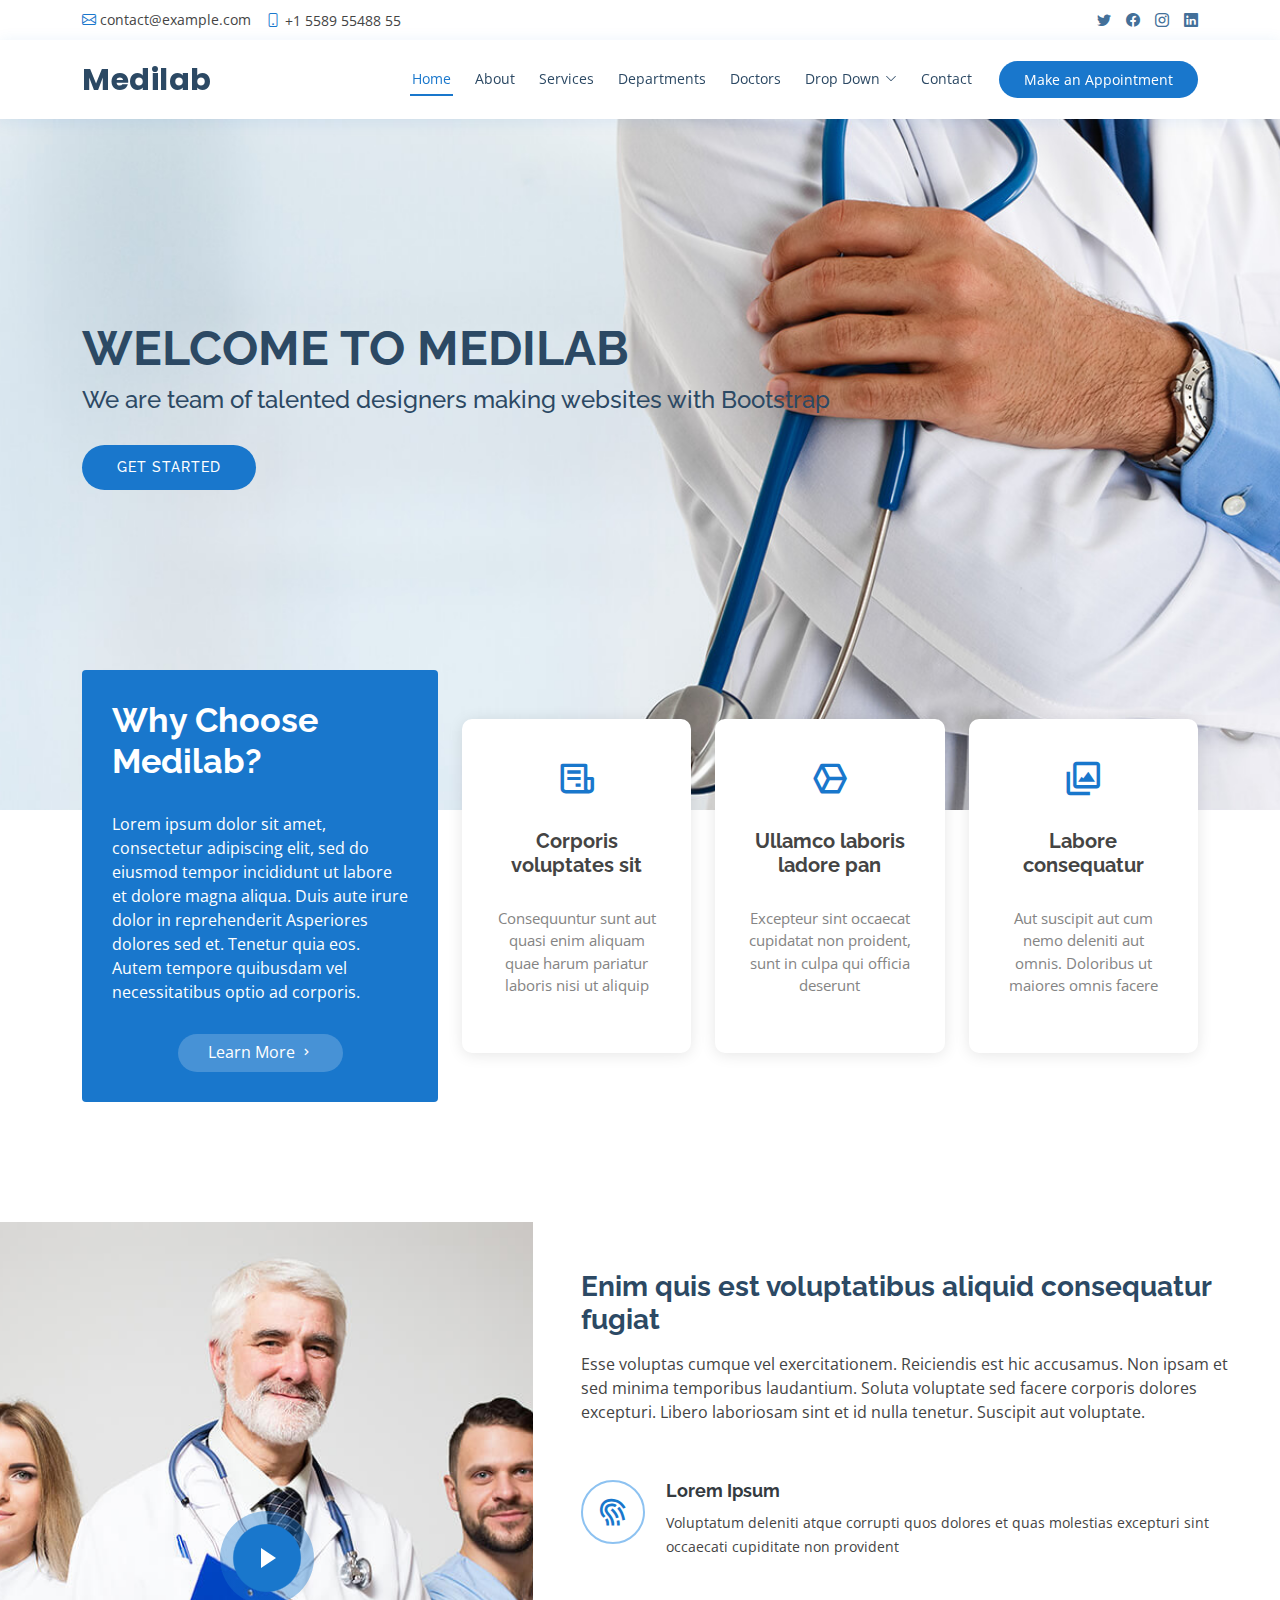
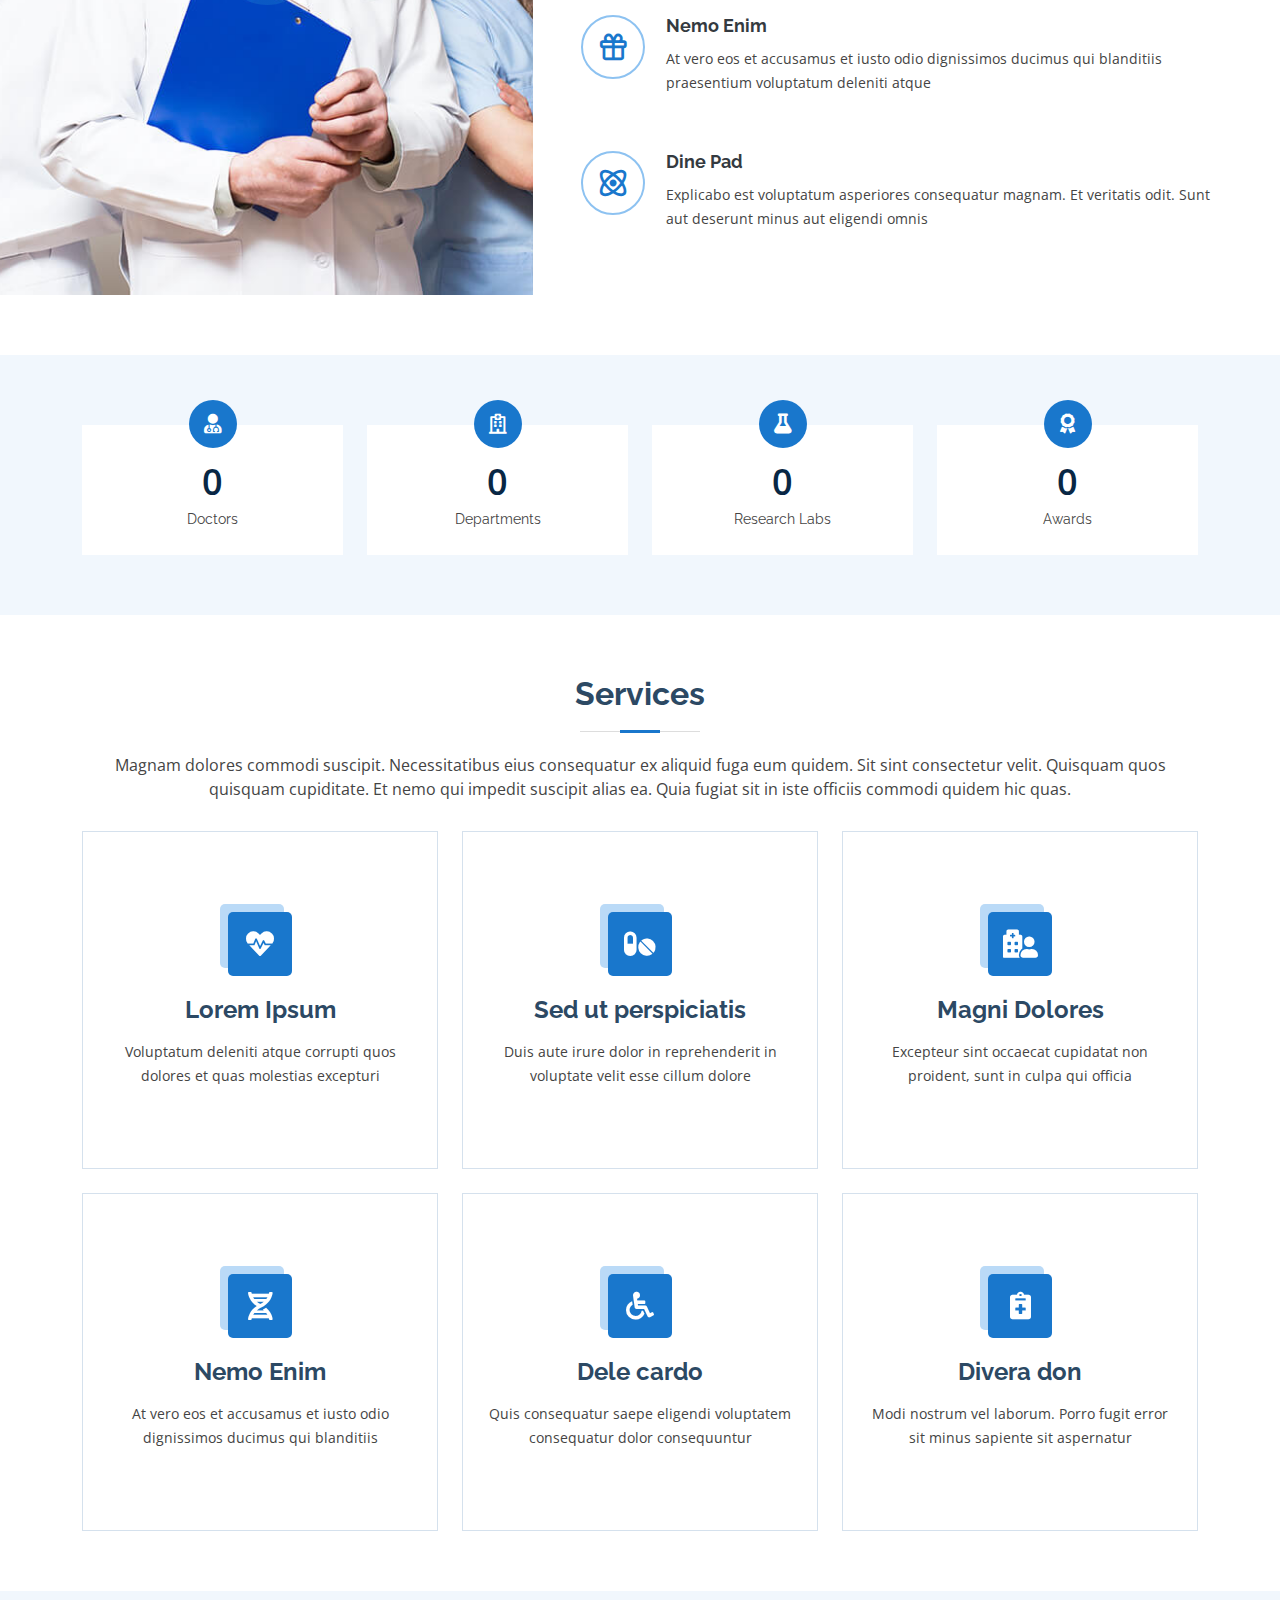
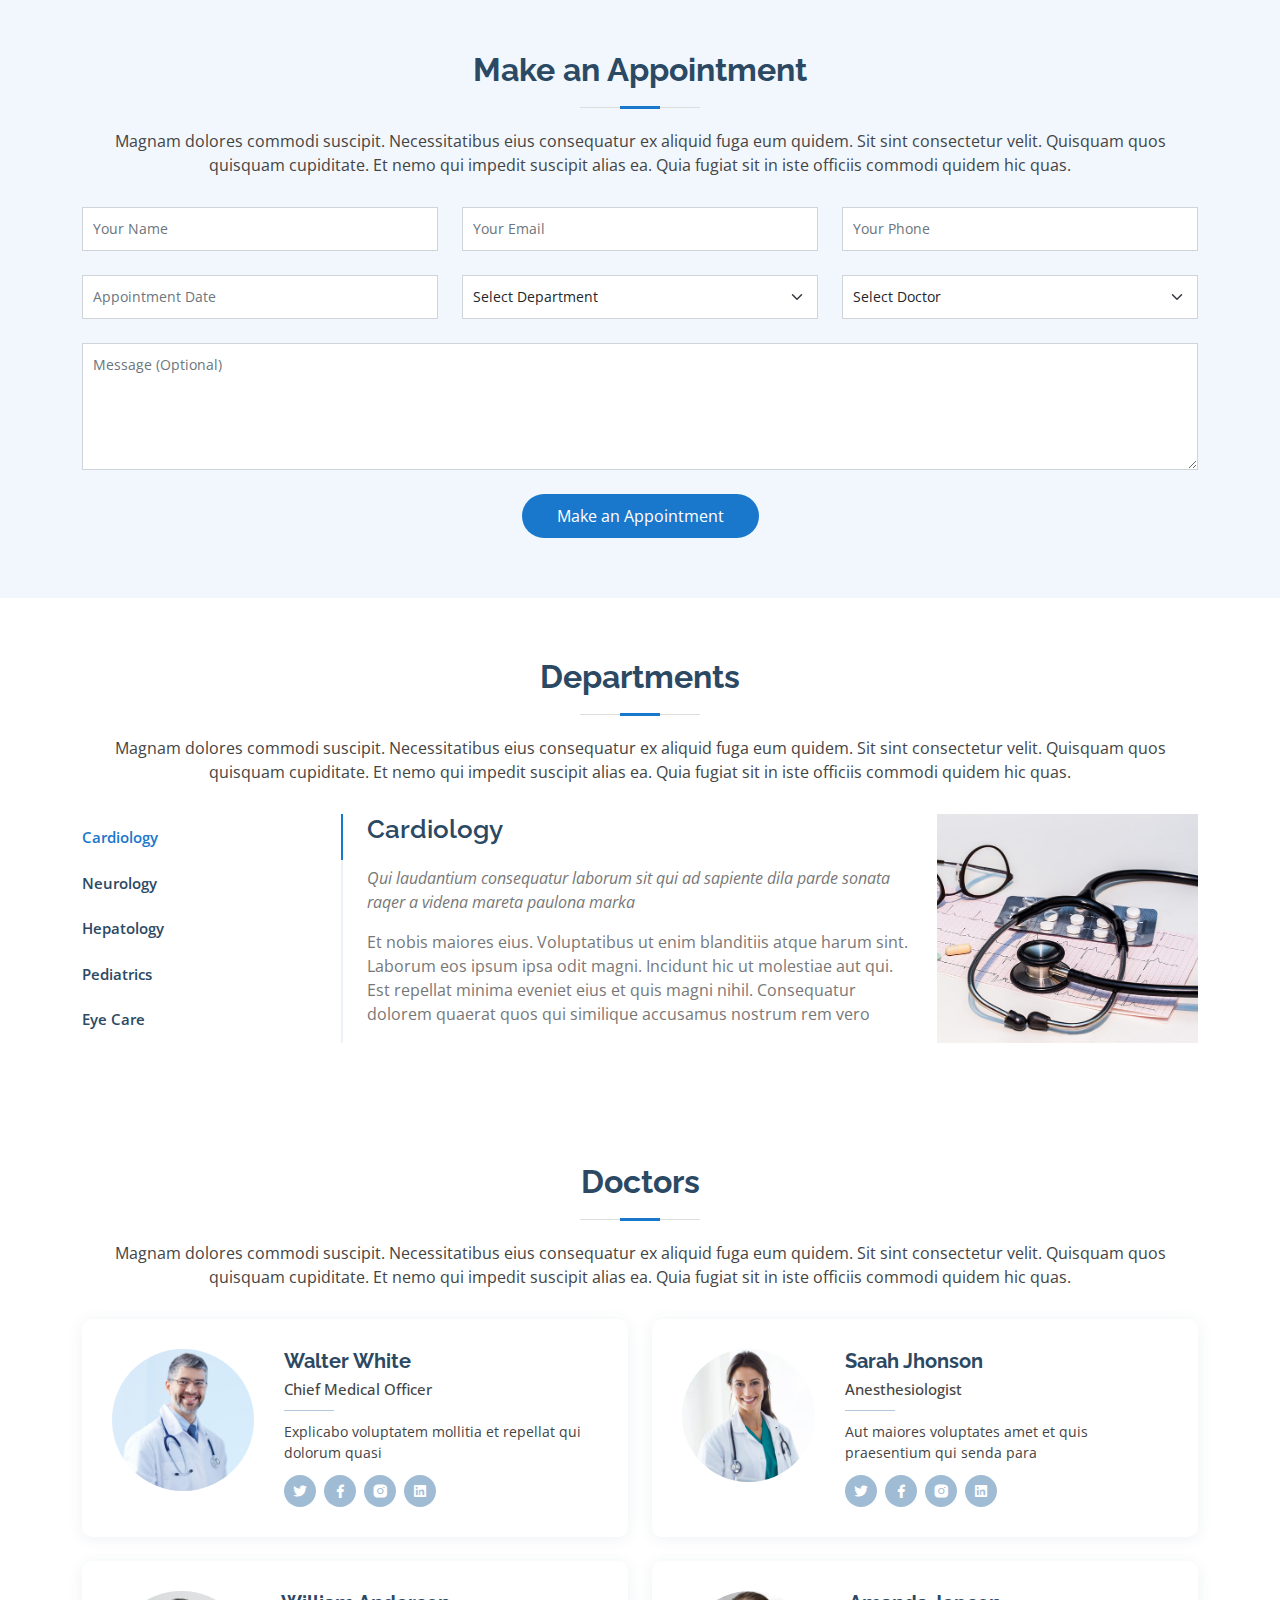
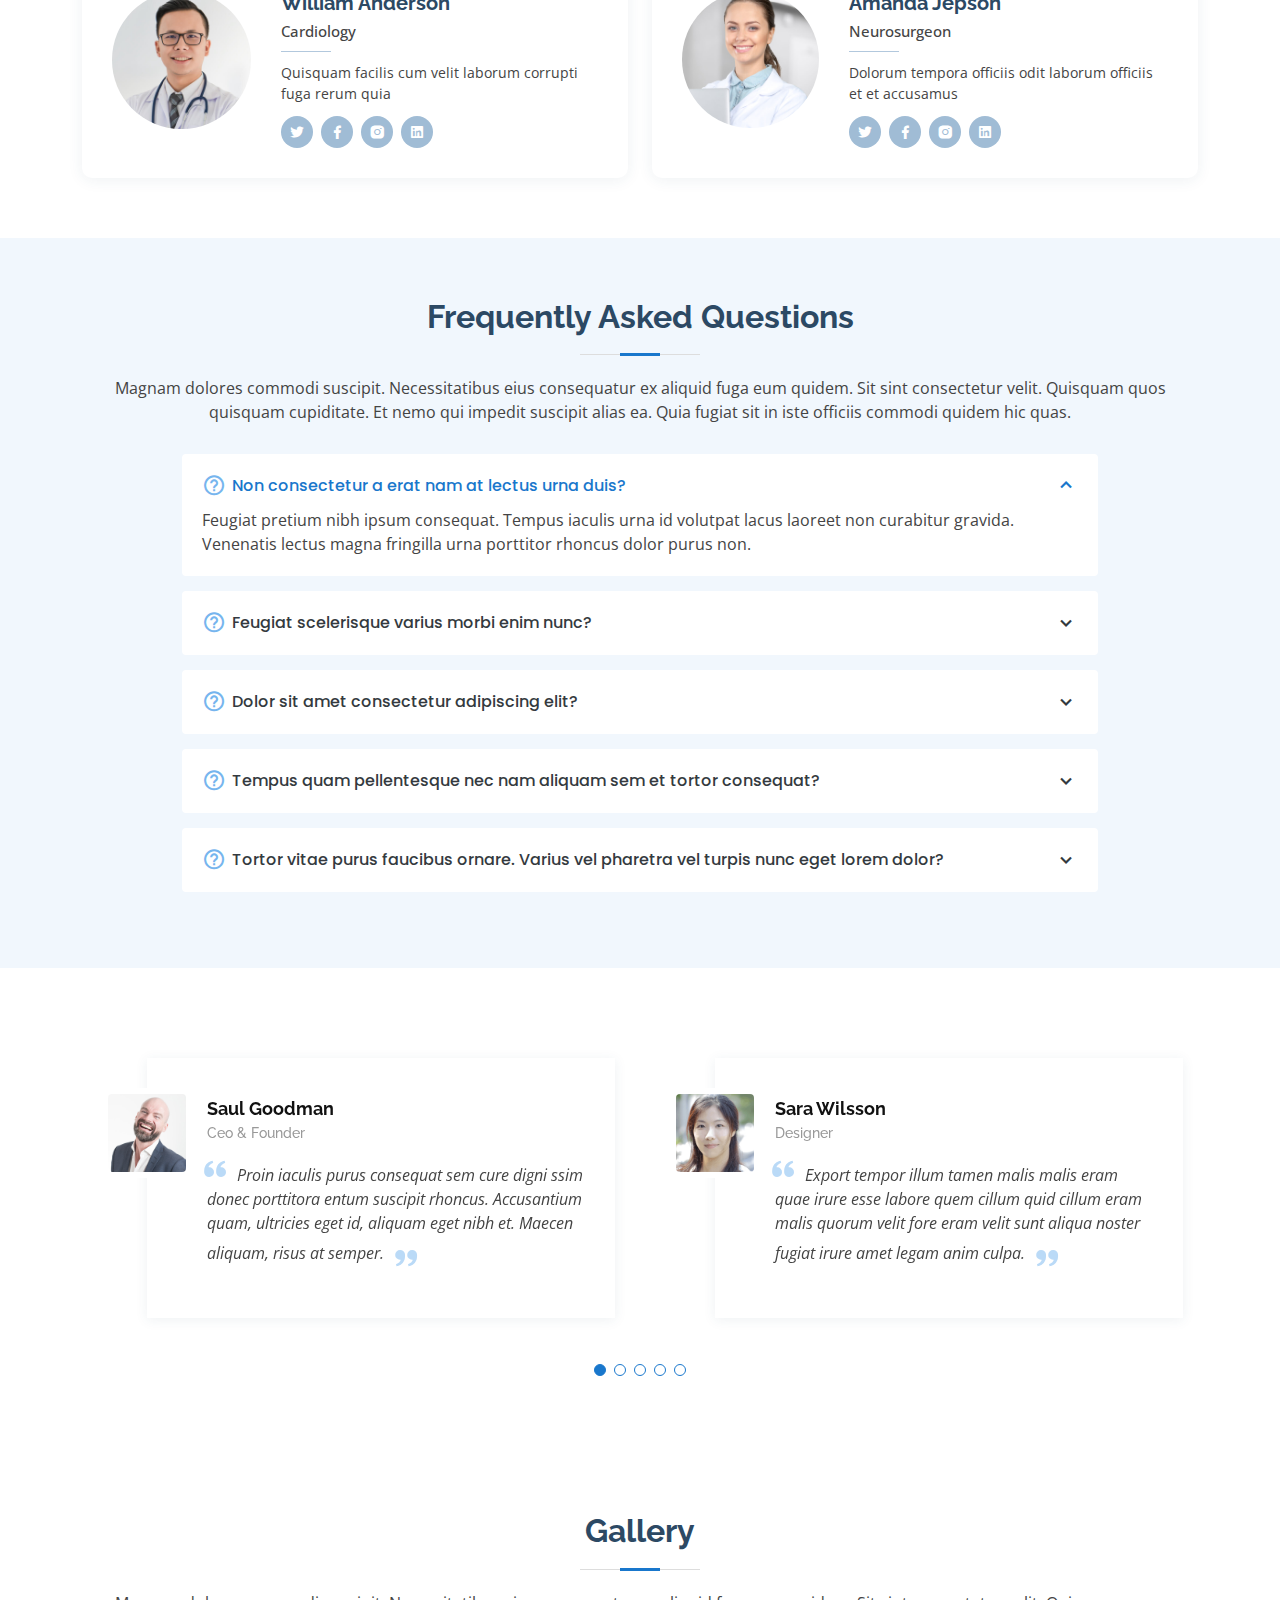
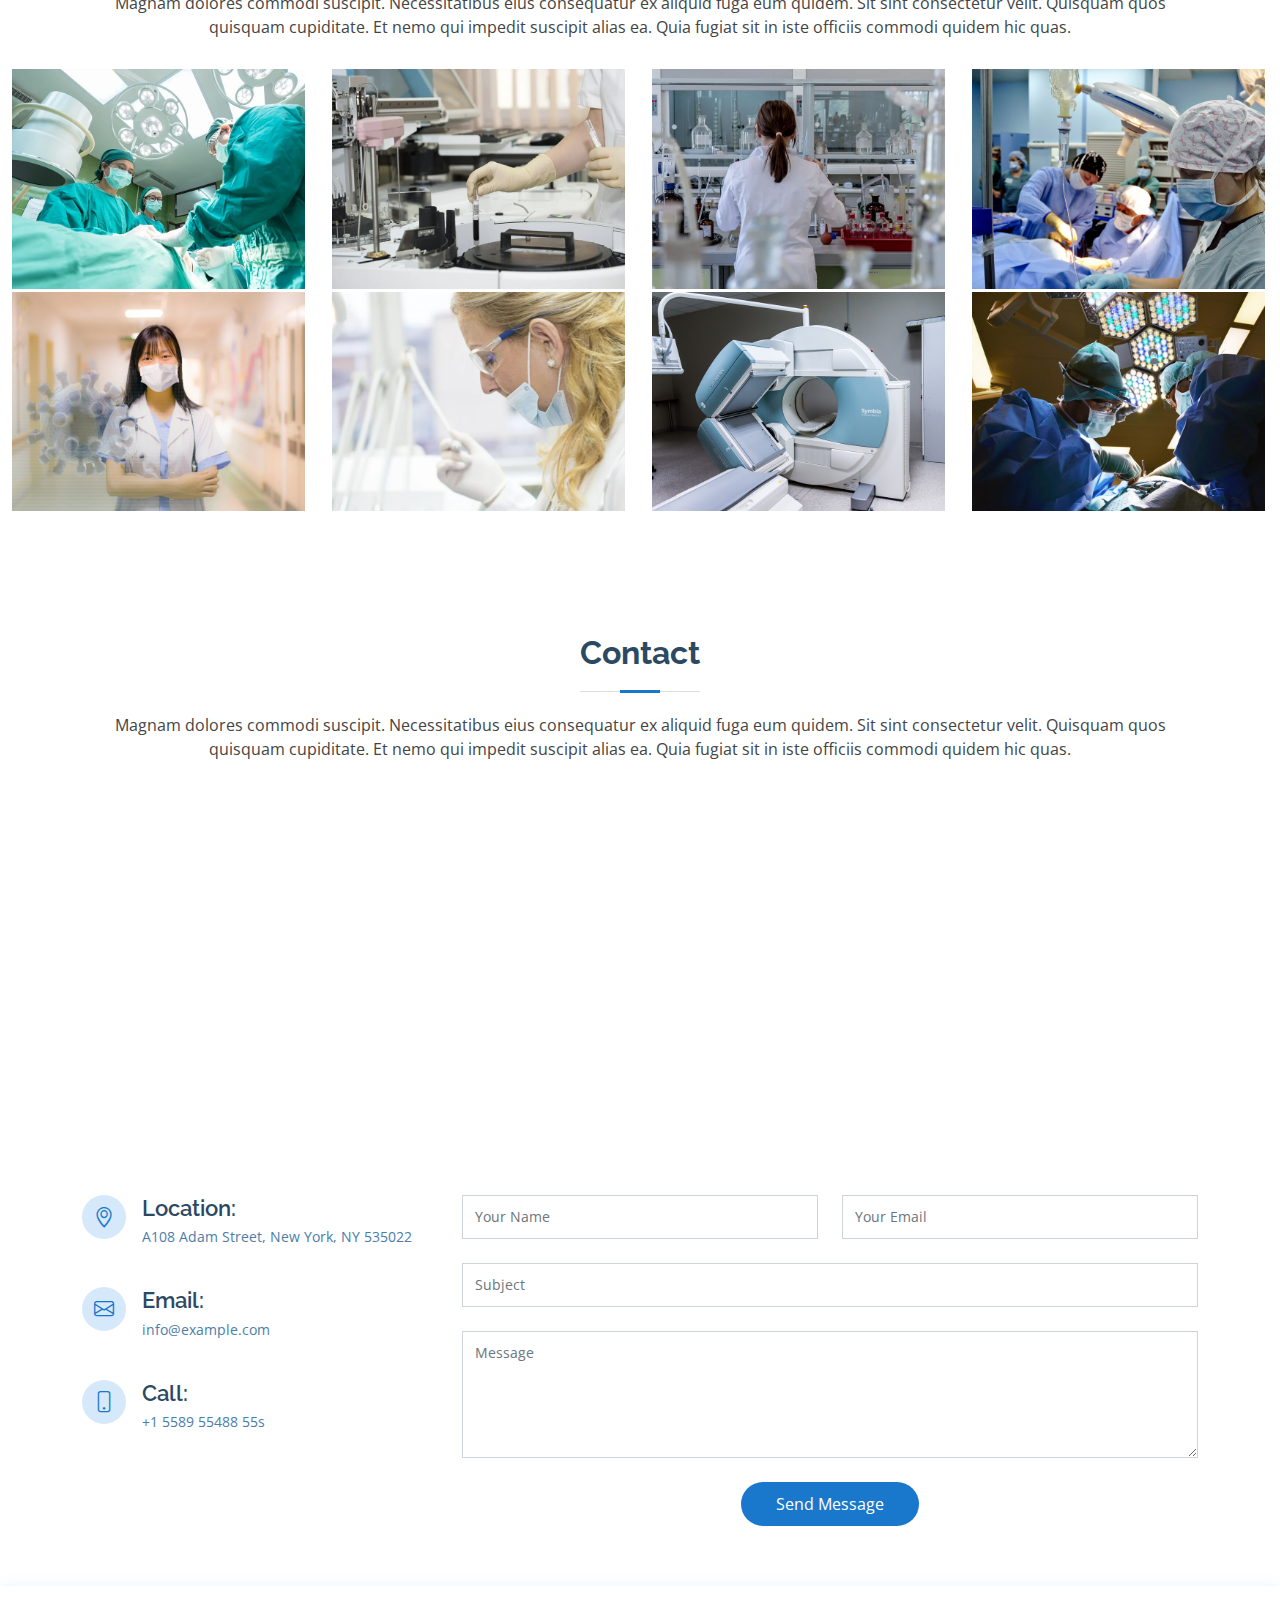
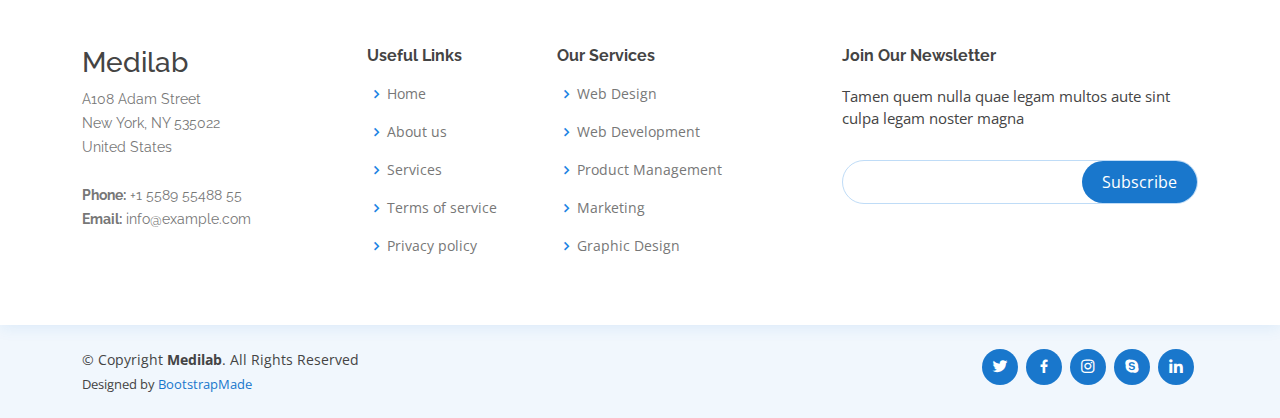
==== index.html @ 7f0a76e3 "First Commit" ====
<!DOCTYPE html>
<html lang="en">

<head>
  <meta charset="utf-8">
  <meta content="width=device-width, initial-scale=1.0" name="viewport">

  <title>Medilab Bootstrap Template - Index</title>
  <meta content="" name="description">
  <meta content="" name="keywords">

  <!-- Favicons -->
  <link href="assets/img/favicon.png" rel="icon">
  <link href="assets/img/apple-touch-icon.png" rel="apple-touch-icon">

  <!-- Google Fonts -->
  <link href="https://fonts.googleapis.com/css?family=Open+Sans:300,300i,400,400i,600,600i,700,700i|Raleway:300,300i,400,400i,500,500i,600,600i,700,700i|Poppins:300,300i,400,400i,500,500i,600,600i,700,700i" rel="stylesheet">

  <!-- Vendor CSS Files -->
  <link href="assets/vendor/animate.css/animate.min.css" rel="stylesheet">
  <link href="assets/vendor/bootstrap/css/bootstrap.min.css" rel="stylesheet">
  <link href="assets/vendor/bootstrap-icons/bootstrap-icons.css" rel="stylesheet">
  <link href="assets/vendor/boxicons/css/boxicons.min.css" rel="stylesheet">
  <link href="assets/vendor/fontawesome-free/css/all.min.css" rel="stylesheet">
  <link href="assets/vendor/glightbox/css/glightbox.min.css" rel="stylesheet">
  <link href="assets/vendor/remixicon/remixicon.css" rel="stylesheet">
  <link href="assets/vendor/swiper/swiper-bundle.min.css" rel="stylesheet">

  <!-- Template Main CSS File -->
  <link href="assets/css/style.css" rel="stylesheet">

  <!-- =======================================================
  * Template Name: Medilab - v4.2.0
  * Template URL: https://bootstrapmade.com/medilab-free-medical-bootstrap-theme/
  * Author: BootstrapMade.com
  * License: https://bootstrapmade.com/license/
  ======================================================== -->
</head>

<body>

  <!-- ======= Top Bar ======= -->
  <div id="topbar" class="d-flex align-items-center fixed-top">
    <div class="container d-flex justify-content-between">
      <div class="contact-info d-flex align-items-center">
        <i class="bi bi-envelope"></i> <a href="mailto:contact@example.com">contact@example.com</a>
        <i class="bi bi-phone"></i> +1 5589 55488 55
      </div>
      <div class="d-none d-lg-flex social-links align-items-center">
        <a href="#" class="twitter"><i class="bi bi-twitter"></i></a>
        <a href="#" class="facebook"><i class="bi bi-facebook"></i></a>
        <a href="#" class="instagram"><i class="bi bi-instagram"></i></a>
        <a href="#" class="linkedin"><i class="bi bi-linkedin"></i></i></a>
      </div>
    </div>
  </div>

  <!-- ======= Header ======= -->
  <header id="header" class="fixed-top">
    <div class="container d-flex align-items-center">

      <h1 class="logo me-auto"><a href="index.html">Medilab</a></h1>
      <!-- Uncomment below if you prefer to use an image logo -->
      <!-- <a href="index.html" class="logo me-auto"><img src="assets/img/logo.png" alt="" class="img-fluid"></a>-->

      <nav id="navbar" class="navbar order-last order-lg-0">
        <ul>
          <li><a class="nav-link scrollto active" href="#hero">Home</a></li>
          <li><a class="nav-link scrollto" href="#about">About</a></li>
          <li><a class="nav-link scrollto" href="#services">Services</a></li>
          <li><a class="nav-link scrollto" href="#departments">Departments</a></li>
          <li><a class="nav-link scrollto" href="#doctors">Doctors</a></li>
          <li class="dropdown"><a href="#"><span>Drop Down</span> <i class="bi bi-chevron-down"></i></a>
            <ul>
              <li><a href="#">Drop Down 1</a></li>
              <li class="dropdown"><a href="#"><span>Deep Drop Down</span> <i class="bi bi-chevron-right"></i></a>
                <ul>
                  <li><a href="#">Deep Drop Down 1</a></li>
                  <li><a href="#">Deep Drop Down 2</a></li>
                  <li><a href="#">Deep Drop Down 3</a></li>
                  <li><a href="#">Deep Drop Down 4</a></li>
                  <li><a href="#">Deep Drop Down 5</a></li>
                </ul>
              </li>
              <li><a href="#">Drop Down 2</a></li>
              <li><a href="#">Drop Down 3</a></li>
              <li><a href="#">Drop Down 4</a></li>
            </ul>
          </li>
          <li><a class="nav-link scrollto" href="#contact">Contact</a></li>
        </ul>
        <i class="bi bi-list mobile-nav-toggle"></i>
      </nav><!-- .navbar -->

      <a href="#appointment" class="appointment-btn scrollto"><span class="d-none d-md-inline">Make an</span> Appointment</a>

    </div>
  </header><!-- End Header -->

  <!-- ======= Hero Section ======= -->
  <section id="hero" class="d-flex align-items-center">
    <div class="container">
      <h1>Welcome to Medilab</h1>
      <h2>We are team of talented designers making websites with Bootstrap</h2>
      <a href="#about" class="btn-get-started scrollto">Get Started</a>
    </div>
  </section><!-- End Hero -->

  <main id="main">

    <!-- ======= Why Us Section ======= -->
    <section id="why-us" class="why-us">
      <div class="container">

        <div class="row">
          <div class="col-lg-4 d-flex align-items-stretch">
            <div class="content">
              <h3>Why Choose Medilab?</h3>
              <p>
                Lorem ipsum dolor sit amet, consectetur adipiscing elit, sed do eiusmod tempor incididunt ut labore et dolore magna aliqua. Duis aute irure dolor in reprehenderit
                Asperiores dolores sed et. Tenetur quia eos. Autem tempore quibusdam vel necessitatibus optio ad corporis.
              </p>
              <div class="text-center">
                <a href="#" class="more-btn">Learn More <i class="bx bx-chevron-right"></i></a>
              </div>
            </div>
          </div>
          <div class="col-lg-8 d-flex align-items-stretch">
            <div class="icon-boxes d-flex flex-column justify-content-center">
              <div class="row">
                <div class="col-xl-4 d-flex align-items-stretch">
                  <div class="icon-box mt-4 mt-xl-0">
                    <i class="bx bx-receipt"></i>
                    <h4>Corporis voluptates sit</h4>
                    <p>Consequuntur sunt aut quasi enim aliquam quae harum pariatur laboris nisi ut aliquip</p>
                  </div>
                </div>
                <div class="col-xl-4 d-flex align-items-stretch">
                  <div class="icon-box mt-4 mt-xl-0">
                    <i class="bx bx-cube-alt"></i>
                    <h4>Ullamco laboris ladore pan</h4>
                    <p>Excepteur sint occaecat cupidatat non proident, sunt in culpa qui officia deserunt</p>
                  </div>
                </div>
                <div class="col-xl-4 d-flex align-items-stretch">
                  <div class="icon-box mt-4 mt-xl-0">
                    <i class="bx bx-images"></i>
                    <h4>Labore consequatur</h4>
                    <p>Aut suscipit aut cum nemo deleniti aut omnis. Doloribus ut maiores omnis facere</p>
                  </div>
                </div>
              </div>
            </div><!-- End .content-->
          </div>
        </div>

      </div>
    </section><!-- End Why Us Section -->

    <!-- ======= About Section ======= -->
    <section id="about" class="about">
      <div class="container-fluid">

        <div class="row">
          <div class="col-xl-5 col-lg-6 video-box d-flex justify-content-center align-items-stretch position-relative">
            <a href="https://www.youtube.com/watch?v=jDDaplaOz7Q" class="glightbox play-btn mb-4"></a>
          </div>

          <div class="col-xl-7 col-lg-6 icon-boxes d-flex flex-column align-items-stretch justify-content-center py-5 px-lg-5">
            <h3>Enim quis est voluptatibus aliquid consequatur fugiat</h3>
            <p>Esse voluptas cumque vel exercitationem. Reiciendis est hic accusamus. Non ipsam et sed minima temporibus laudantium. Soluta voluptate sed facere corporis dolores excepturi. Libero laboriosam sint et id nulla tenetur. Suscipit aut voluptate.</p>

            <div class="icon-box">
              <div class="icon"><i class="bx bx-fingerprint"></i></div>
              <h4 class="title"><a href="">Lorem Ipsum</a></h4>
              <p class="description">Voluptatum deleniti atque corrupti quos dolores et quas molestias excepturi sint occaecati cupiditate non provident</p>
            </div>

            <div class="icon-box">
              <div class="icon"><i class="bx bx-gift"></i></div>
              <h4 class="title"><a href="">Nemo Enim</a></h4>
              <p class="description">At vero eos et accusamus et iusto odio dignissimos ducimus qui blanditiis praesentium voluptatum deleniti atque</p>
            </div>

            <div class="icon-box">
              <div class="icon"><i class="bx bx-atom"></i></div>
              <h4 class="title"><a href="">Dine Pad</a></h4>
              <p class="description">Explicabo est voluptatum asperiores consequatur magnam. Et veritatis odit. Sunt aut deserunt minus aut eligendi omnis</p>
            </div>

          </div>
        </div>

      </div>
    </section><!-- End About Section -->

    <!-- ======= Counts Section ======= -->
    <section id="counts" class="counts">
      <div class="container">

        <div class="row">

          <div class="col-lg-3 col-md-6">
            <div class="count-box">
              <i class="fas fa-user-md"></i>
              <span data-purecounter-start="0" data-purecounter-end="85" data-purecounter-duration="1" class="purecounter"></span>
              <p>Doctors</p>
            </div>
          </div>

          <div class="col-lg-3 col-md-6 mt-5 mt-md-0">
            <div class="count-box">
              <i class="far fa-hospital"></i>
              <span data-purecounter-start="0" data-purecounter-end="18" data-purecounter-duration="1" class="purecounter"></span>
              <p>Departments</p>
            </div>
          </div>

          <div class="col-lg-3 col-md-6 mt-5 mt-lg-0">
            <div class="count-box">
              <i class="fas fa-flask"></i>
              <span data-purecounter-start="0" data-purecounter-end="12" data-purecounter-duration="1" class="purecounter"></span>
              <p>Research Labs</p>
            </div>
          </div>

          <div class="col-lg-3 col-md-6 mt-5 mt-lg-0">
            <div class="count-box">
              <i class="fas fa-award"></i>
              <span data-purecounter-start="0" data-purecounter-end="150" data-purecounter-duration="1" class="purecounter"></span>
              <p>Awards</p>
            </div>
          </div>

        </div>

      </div>
    </section><!-- End Counts Section -->

    <!-- ======= Services Section ======= -->
    <section id="services" class="services">
      <div class="container">

        <div class="section-title">
          <h2>Services</h2>
          <p>Magnam dolores commodi suscipit. Necessitatibus eius consequatur ex aliquid fuga eum quidem. Sit sint consectetur velit. Quisquam quos quisquam cupiditate. Et nemo qui impedit suscipit alias ea. Quia fugiat sit in iste officiis commodi quidem hic quas.</p>
        </div>

        <div class="row">
          <div class="col-lg-4 col-md-6 d-flex align-items-stretch">
            <div class="icon-box">
              <div class="icon"><i class="fas fa-heartbeat"></i></div>
              <h4><a href="">Lorem Ipsum</a></h4>
              <p>Voluptatum deleniti atque corrupti quos dolores et quas molestias excepturi</p>
            </div>
          </div>

          <div class="col-lg-4 col-md-6 d-flex align-items-stretch mt-4 mt-md-0">
            <div class="icon-box">
              <div class="icon"><i class="fas fa-pills"></i></div>
              <h4><a href="">Sed ut perspiciatis</a></h4>
              <p>Duis aute irure dolor in reprehenderit in voluptate velit esse cillum dolore</p>
            </div>
          </div>

          <div class="col-lg-4 col-md-6 d-flex align-items-stretch mt-4 mt-lg-0">
            <div class="icon-box">
              <div class="icon"><i class="fas fa-hospital-user"></i></div>
              <h4><a href="">Magni Dolores</a></h4>
              <p>Excepteur sint occaecat cupidatat non proident, sunt in culpa qui officia</p>
            </div>
          </div>

          <div class="col-lg-4 col-md-6 d-flex align-items-stretch mt-4">
            <div class="icon-box">
              <div class="icon"><i class="fas fa-dna"></i></div>
              <h4><a href="">Nemo Enim</a></h4>
              <p>At vero eos et accusamus et iusto odio dignissimos ducimus qui blanditiis</p>
            </div>
          </div>

          <div class="col-lg-4 col-md-6 d-flex align-items-stretch mt-4">
            <div class="icon-box">
              <div class="icon"><i class="fas fa-wheelchair"></i></div>
              <h4><a href="">Dele cardo</a></h4>
              <p>Quis consequatur saepe eligendi voluptatem consequatur dolor consequuntur</p>
            </div>
          </div>

          <div class="col-lg-4 col-md-6 d-flex align-items-stretch mt-4">
            <div class="icon-box">
              <div class="icon"><i class="fas fa-notes-medical"></i></div>
              <h4><a href="">Divera don</a></h4>
              <p>Modi nostrum vel laborum. Porro fugit error sit minus sapiente sit aspernatur</p>
            </div>
          </div>

        </div>

      </div>
    </section><!-- End Services Section -->

    <!-- ======= Appointment Section ======= -->
    <section id="appointment" class="appointment section-bg">
      <div class="container">

        <div class="section-title">
          <h2>Make an Appointment</h2>
          <p>Magnam dolores commodi suscipit. Necessitatibus eius consequatur ex aliquid fuga eum quidem. Sit sint consectetur velit. Quisquam quos quisquam cupiditate. Et nemo qui impedit suscipit alias ea. Quia fugiat sit in iste officiis commodi quidem hic quas.</p>
        </div>

        <form action="forms/appointment.php" method="post" role="form" class="php-email-form">
          <div class="row">
            <div class="col-md-4 form-group">
              <input type="text" name="name" class="form-control" id="name" placeholder="Your Name" data-rule="minlen:4" data-msg="Please enter at least 4 chars">
              <div class="validate"></div>
            </div>
            <div class="col-md-4 form-group mt-3 mt-md-0">
              <input type="email" class="form-control" name="email" id="email" placeholder="Your Email" data-rule="email" data-msg="Please enter a valid email">
              <div class="validate"></div>
            </div>
            <div class="col-md-4 form-group mt-3 mt-md-0">
              <input type="tel" class="form-control" name="phone" id="phone" placeholder="Your Phone" data-rule="minlen:4" data-msg="Please enter at least 4 chars">
              <div class="validate"></div>
            </div>
          </div>
          <div class="row">
            <div class="col-md-4 form-group mt-3">
              <input type="datetime" name="date" class="form-control datepicker" id="date" placeholder="Appointment Date" data-rule="minlen:4" data-msg="Please enter at least 4 chars">
              <div class="validate"></div>
            </div>
            <div class="col-md-4 form-group mt-3">
              <select name="department" id="department" class="form-select">
                <option value="">Select Department</option>
                <option value="Department 1">Department 1</option>
                <option value="Department 2">Department 2</option>
                <option value="Department 3">Department 3</option>
              </select>
              <div class="validate"></div>
            </div>
            <div class="col-md-4 form-group mt-3">
              <select name="doctor" id="doctor" class="form-select">
                <option value="">Select Doctor</option>
                <option value="Doctor 1">Doctor 1</option>
                <option value="Doctor 2">Doctor 2</option>
                <option value="Doctor 3">Doctor 3</option>
              </select>
              <div class="validate"></div>
            </div>
          </div>

          <div class="form-group mt-3">
            <textarea class="form-control" name="message" rows="5" placeholder="Message (Optional)"></textarea>
            <div class="validate"></div>
          </div>
          <div class="mb-3">
            <div class="loading">Loading</div>
            <div class="error-message"></div>
            <div class="sent-message">Your appointment request has been sent successfully. Thank you!</div>
          </div>
          <div class="text-center"><button type="submit">Make an Appointment</button></div>
        </form>

      </div>
    </section><!-- End Appointment Section -->

    <!-- ======= Departments Section ======= -->
    <section id="departments" class="departments">
      <div class="container">

        <div class="section-title">
          <h2>Departments</h2>
          <p>Magnam dolores commodi suscipit. Necessitatibus eius consequatur ex aliquid fuga eum quidem. Sit sint consectetur velit. Quisquam quos quisquam cupiditate. Et nemo qui impedit suscipit alias ea. Quia fugiat sit in iste officiis commodi quidem hic quas.</p>
        </div>

        <div class="row">
          <div class="col-lg-3">
            <ul class="nav nav-tabs flex-column">
              <li class="nav-item">
                <a class="nav-link active show" data-bs-toggle="tab" href="#tab-1">Cardiology</a>
              </li>
              <li class="nav-item">
                <a class="nav-link" data-bs-toggle="tab" href="#tab-2">Neurology</a>
              </li>
              <li class="nav-item">
                <a class="nav-link" data-bs-toggle="tab" href="#tab-3">Hepatology</a>
              </li>
              <li class="nav-item">
                <a class="nav-link" data-bs-toggle="tab" href="#tab-4">Pediatrics</a>
              </li>
              <li class="nav-item">
                <a class="nav-link" data-bs-toggle="tab" href="#tab-5">Eye Care</a>
              </li>
            </ul>
          </div>
          <div class="col-lg-9 mt-4 mt-lg-0">
            <div class="tab-content">
              <div class="tab-pane active show" id="tab-1">
                <div class="row">
                  <div class="col-lg-8 details order-2 order-lg-1">
                    <h3>Cardiology</h3>
                    <p class="fst-italic">Qui laudantium consequatur laborum sit qui ad sapiente dila parde sonata raqer a videna mareta paulona marka</p>
                    <p>Et nobis maiores eius. Voluptatibus ut enim blanditiis atque harum sint. Laborum eos ipsum ipsa odit magni. Incidunt hic ut molestiae aut qui. Est repellat minima eveniet eius et quis magni nihil. Consequatur dolorem quaerat quos qui similique accusamus nostrum rem vero</p>
                  </div>
                  <div class="col-lg-4 text-center order-1 order-lg-2">
                    <img src="assets/img/departments-1.jpg" alt="" class="img-fluid">
                  </div>
                </div>
              </div>
              <div class="tab-pane" id="tab-2">
                <div class="row">
                  <div class="col-lg-8 details order-2 order-lg-1">
                    <h3>Et blanditiis nemo veritatis excepturi</h3>
                    <p class="fst-italic">Qui laudantium consequatur laborum sit qui ad sapiente dila parde sonata raqer a videna mareta paulona marka</p>
                    <p>Ea ipsum voluptatem consequatur quis est. Illum error ullam omnis quia et reiciendis sunt sunt est. Non aliquid repellendus itaque accusamus eius et velit ipsa voluptates. Optio nesciunt eaque beatae accusamus lerode pakto madirna desera vafle de nideran pal</p>
                  </div>
                  <div class="col-lg-4 text-center order-1 order-lg-2">
                    <img src="assets/img/departments-2.jpg" alt="" class="img-fluid">
                  </div>
                </div>
              </div>
              <div class="tab-pane" id="tab-3">
                <div class="row">
                  <div class="col-lg-8 details order-2 order-lg-1">
                    <h3>Impedit facilis occaecati odio neque aperiam sit</h3>
                    <p class="fst-italic">Eos voluptatibus quo. Odio similique illum id quidem non enim fuga. Qui natus non sunt dicta dolor et. In asperiores velit quaerat perferendis aut</p>
                    <p>Iure officiis odit rerum. Harum sequi eum illum corrupti culpa veritatis quisquam. Neque necessitatibus illo rerum eum ut. Commodi ipsam minima molestiae sed laboriosam a iste odio. Earum odit nesciunt fugiat sit ullam. Soluta et harum voluptatem optio quae</p>
                  </div>
                  <div class="col-lg-4 text-center order-1 order-lg-2">
                    <img src="assets/img/departments-3.jpg" alt="" class="img-fluid">
                  </div>
                </div>
              </div>
              <div class="tab-pane" id="tab-4">
                <div class="row">
                  <div class="col-lg-8 details order-2 order-lg-1">
                    <h3>Fuga dolores inventore laboriosam ut est accusamus laboriosam dolore</h3>
                    <p class="fst-italic">Totam aperiam accusamus. Repellat consequuntur iure voluptas iure porro quis delectus</p>
                    <p>Eaque consequuntur consequuntur libero expedita in voluptas. Nostrum ipsam necessitatibus aliquam fugiat debitis quis velit. Eum ex maxime error in consequatur corporis atque. Eligendi asperiores sed qui veritatis aperiam quia a laborum inventore</p>
                  </div>
                  <div class="col-lg-4 text-center order-1 order-lg-2">
                    <img src="assets/img/departments-4.jpg" alt="" class="img-fluid">
                  </div>
                </div>
              </div>
              <div class="tab-pane" id="tab-5">
                <div class="row">
                  <div class="col-lg-8 details order-2 order-lg-1">
                    <h3>Est eveniet ipsam sindera pad rone matrelat sando reda</h3>
                    <p class="fst-italic">Omnis blanditiis saepe eos autem qui sunt debitis porro quia.</p>
                    <p>Exercitationem nostrum omnis. Ut reiciendis repudiandae minus. Omnis recusandae ut non quam ut quod eius qui. Ipsum quia odit vero atque qui quibusdam amet. Occaecati sed est sint aut vitae molestiae voluptate vel</p>
                  </div>
                  <div class="col-lg-4 text-center order-1 order-lg-2">
                    <img src="assets/img/departments-5.jpg" alt="" class="img-fluid">
                  </div>
                </div>
              </div>
            </div>
          </div>
        </div>

      </div>
    </section><!-- End Departments Section -->

    <!-- ======= Doctors Section ======= -->
    <section id="doctors" class="doctors">
      <div class="container">

        <div class="section-title">
          <h2>Doctors</h2>
          <p>Magnam dolores commodi suscipit. Necessitatibus eius consequatur ex aliquid fuga eum quidem. Sit sint consectetur velit. Quisquam quos quisquam cupiditate. Et nemo qui impedit suscipit alias ea. Quia fugiat sit in iste officiis commodi quidem hic quas.</p>
        </div>

        <div class="row">

          <div class="col-lg-6">
            <div class="member d-flex align-items-start">
              <div class="pic"><img src="assets/img/doctors/doctors-1.jpg" class="img-fluid" alt=""></div>
              <div class="member-info">
                <h4>Walter White</h4>
                <span>Chief Medical Officer</span>
                <p>Explicabo voluptatem mollitia et repellat qui dolorum quasi</p>
                <div class="social">
                  <a href=""><i class="ri-twitter-fill"></i></a>
                  <a href=""><i class="ri-facebook-fill"></i></a>
                  <a href=""><i class="ri-instagram-fill"></i></a>
                  <a href=""> <i class="ri-linkedin-box-fill"></i> </a>
                </div>
              </div>
            </div>
          </div>

          <div class="col-lg-6 mt-4 mt-lg-0">
            <div class="member d-flex align-items-start">
              <div class="pic"><img src="assets/img/doctors/doctors-2.jpg" class="img-fluid" alt=""></div>
              <div class="member-info">
                <h4>Sarah Jhonson</h4>
                <span>Anesthesiologist</span>
                <p>Aut maiores voluptates amet et quis praesentium qui senda para</p>
                <div class="social">
                  <a href=""><i class="ri-twitter-fill"></i></a>
                  <a href=""><i class="ri-facebook-fill"></i></a>
                  <a href=""><i class="ri-instagram-fill"></i></a>
                  <a href=""> <i class="ri-linkedin-box-fill"></i> </a>
                </div>
              </div>
            </div>
          </div>

          <div class="col-lg-6 mt-4">
            <div class="member d-flex align-items-start">
              <div class="pic"><img src="assets/img/doctors/doctors-3.jpg" class="img-fluid" alt=""></div>
              <div class="member-info">
                <h4>William Anderson</h4>
                <span>Cardiology</span>
                <p>Quisquam facilis cum velit laborum corrupti fuga rerum quia</p>
                <div class="social">
                  <a href=""><i class="ri-twitter-fill"></i></a>
                  <a href=""><i class="ri-facebook-fill"></i></a>
                  <a href=""><i class="ri-instagram-fill"></i></a>
                  <a href=""> <i class="ri-linkedin-box-fill"></i> </a>
                </div>
              </div>
            </div>
          </div>

          <div class="col-lg-6 mt-4">
            <div class="member d-flex align-items-start">
              <div class="pic"><img src="assets/img/doctors/doctors-4.jpg" class="img-fluid" alt=""></div>
              <div class="member-info">
                <h4>Amanda Jepson</h4>
                <span>Neurosurgeon</span>
                <p>Dolorum tempora officiis odit laborum officiis et et accusamus</p>
                <div class="social">
                  <a href=""><i class="ri-twitter-fill"></i></a>
                  <a href=""><i class="ri-facebook-fill"></i></a>
                  <a href=""><i class="ri-instagram-fill"></i></a>
                  <a href=""> <i class="ri-linkedin-box-fill"></i> </a>
                </div>
              </div>
            </div>
          </div>

        </div>

      </div>
    </section><!-- End Doctors Section -->

    <!-- ======= Frequently Asked Questions Section ======= -->
    <section id="faq" class="faq section-bg">
      <div class="container">

        <div class="section-title">
          <h2>Frequently Asked Questions</h2>
          <p>Magnam dolores commodi suscipit. Necessitatibus eius consequatur ex aliquid fuga eum quidem. Sit sint consectetur velit. Quisquam quos quisquam cupiditate. Et nemo qui impedit suscipit alias ea. Quia fugiat sit in iste officiis commodi quidem hic quas.</p>
        </div>

        <div class="faq-list">
          <ul>
            <li data-aos="fade-up">
              <i class="bx bx-help-circle icon-help"></i> <a data-bs-toggle="collapse" class="collapse" data-bs-target="#faq-list-1">Non consectetur a erat nam at lectus urna duis? <i class="bx bx-chevron-down icon-show"></i><i class="bx bx-chevron-up icon-close"></i></a>
              <div id="faq-list-1" class="collapse show" data-bs-parent=".faq-list">
                <p>
                  Feugiat pretium nibh ipsum consequat. Tempus iaculis urna id volutpat lacus laoreet non curabitur gravida. Venenatis lectus magna fringilla urna porttitor rhoncus dolor purus non.
                </p>
              </div>
            </li>

            <li data-aos="fade-up" data-aos-delay="100">
              <i class="bx bx-help-circle icon-help"></i> <a data-bs-toggle="collapse" data-bs-target="#faq-list-2" class="collapsed">Feugiat scelerisque varius morbi enim nunc? <i class="bx bx-chevron-down icon-show"></i><i class="bx bx-chevron-up icon-close"></i></a>
              <div id="faq-list-2" class="collapse" data-bs-parent=".faq-list">
                <p>
                  Dolor sit amet consectetur adipiscing elit pellentesque habitant morbi. Id interdum velit laoreet id donec ultrices. Fringilla phasellus faucibus scelerisque eleifend donec pretium. Est pellentesque elit ullamcorper dignissim. Mauris ultrices eros in cursus turpis massa tincidunt dui.
                </p>
              </div>
            </li>

            <li data-aos="fade-up" data-aos-delay="200">
              <i class="bx bx-help-circle icon-help"></i> <a data-bs-toggle="collapse" data-bs-target="#faq-list-3" class="collapsed">Dolor sit amet consectetur adipiscing elit? <i class="bx bx-chevron-down icon-show"></i><i class="bx bx-chevron-up icon-close"></i></a>
              <div id="faq-list-3" class="collapse" data-bs-parent=".faq-list">
                <p>
                  Eleifend mi in nulla posuere sollicitudin aliquam ultrices sagittis orci. Faucibus pulvinar elementum integer enim. Sem nulla pharetra diam sit amet nisl suscipit. Rutrum tellus pellentesque eu tincidunt. Lectus urna duis convallis convallis tellus. Urna molestie at elementum eu facilisis sed odio morbi quis
                </p>
              </div>
            </li>

            <li data-aos="fade-up" data-aos-delay="300">
              <i class="bx bx-help-circle icon-help"></i> <a data-bs-toggle="collapse" data-bs-target="#faq-list-4" class="collapsed">Tempus quam pellentesque nec nam aliquam sem et tortor consequat? <i class="bx bx-chevron-down icon-show"></i><i class="bx bx-chevron-up icon-close"></i></a>
              <div id="faq-list-4" class="collapse" data-bs-parent=".faq-list">
                <p>
                  Molestie a iaculis at erat pellentesque adipiscing commodo. Dignissim suspendisse in est ante in. Nunc vel risus commodo viverra maecenas accumsan. Sit amet nisl suscipit adipiscing bibendum est. Purus gravida quis blandit turpis cursus in.
                </p>
              </div>
            </li>

            <li data-aos="fade-up" data-aos-delay="400">
              <i class="bx bx-help-circle icon-help"></i> <a data-bs-toggle="collapse" data-bs-target="#faq-list-5" class="collapsed">Tortor vitae purus faucibus ornare. Varius vel pharetra vel turpis nunc eget lorem dolor? <i class="bx bx-chevron-down icon-show"></i><i class="bx bx-chevron-up icon-close"></i></a>
              <div id="faq-list-5" class="collapse" data-bs-parent=".faq-list">
                <p>
                  Laoreet sit amet cursus sit amet dictum sit amet justo. Mauris vitae ultricies leo integer malesuada nunc vel. Tincidunt eget nullam non nisi est sit amet. Turpis nunc eget lorem dolor sed. Ut venenatis tellus in metus vulputate eu scelerisque.
                </p>
              </div>
            </li>

          </ul>
        </div>

      </div>
    </section><!-- End Frequently Asked Questions Section -->

    <!-- ======= Testimonials Section ======= -->
    <section id="testimonials" class="testimonials">
      <div class="container">

        <div class="testimonials-slider swiper-container" data-aos="fade-up" data-aos-delay="100">
          <div class="swiper-wrapper">

            <div class="swiper-slide">
              <div class="testimonial-wrap">
                <div class="testimonial-item">
                  <img src="assets/img/testimonials/testimonials-1.jpg" class="testimonial-img" alt="">
                  <h3>Saul Goodman</h3>
                  <h4>Ceo &amp; Founder</h4>
                  <p>
                    <i class="bx bxs-quote-alt-left quote-icon-left"></i>
                    Proin iaculis purus consequat sem cure digni ssim donec porttitora entum suscipit rhoncus. Accusantium quam, ultricies eget id, aliquam eget nibh et. Maecen aliquam, risus at semper.
                    <i class="bx bxs-quote-alt-right quote-icon-right"></i>
                  </p>
                </div>
              </div>
            </div><!-- End testimonial item -->

            <div class="swiper-slide">
              <div class="testimonial-wrap">
                <div class="testimonial-item">
                  <img src="assets/img/testimonials/testimonials-2.jpg" class="testimonial-img" alt="">
                  <h3>Sara Wilsson</h3>
                  <h4>Designer</h4>
                  <p>
                    <i class="bx bxs-quote-alt-left quote-icon-left"></i>
                    Export tempor illum tamen malis malis eram quae irure esse labore quem cillum quid cillum eram malis quorum velit fore eram velit sunt aliqua noster fugiat irure amet legam anim culpa.
                    <i class="bx bxs-quote-alt-right quote-icon-right"></i>
                  </p>
                </div>
              </div>
            </div><!-- End testimonial item -->

            <div class="swiper-slide">
              <div class="testimonial-wrap">
                <div class="testimonial-item">
                  <img src="assets/img/testimonials/testimonials-3.jpg" class="testimonial-img" alt="">
                  <h3>Jena Karlis</h3>
                  <h4>Store Owner</h4>
                  <p>
                    <i class="bx bxs-quote-alt-left quote-icon-left"></i>
                    Enim nisi quem export duis labore cillum quae magna enim sint quorum nulla quem veniam duis minim tempor labore quem eram duis noster aute amet eram fore quis sint minim.
                    <i class="bx bxs-quote-alt-right quote-icon-right"></i>
                  </p>
                </div>
              </div>
            </div><!-- End testimonial item -->

            <div class="swiper-slide">
              <div class="testimonial-wrap">
                <div class="testimonial-item">
                  <img src="assets/img/testimonials/testimonials-4.jpg" class="testimonial-img" alt="">
                  <h3>Matt Brandon</h3>
                  <h4>Freelancer</h4>
                  <p>
                    <i class="bx bxs-quote-alt-left quote-icon-left"></i>
                    Fugiat enim eram quae cillum dolore dolor amet nulla culpa multos export minim fugiat minim velit minim dolor enim duis veniam ipsum anim magna sunt elit fore quem dolore labore illum veniam.
                    <i class="bx bxs-quote-alt-right quote-icon-right"></i>
                  </p>
                </div>
              </div>
            </div><!-- End testimonial item -->

            <div class="swiper-slide">
              <div class="testimonial-wrap">
                <div class="testimonial-item">
                  <img src="assets/img/testimonials/testimonials-5.jpg" class="testimonial-img" alt="">
                  <h3>John Larson</h3>
                  <h4>Entrepreneur</h4>
                  <p>
                    <i class="bx bxs-quote-alt-left quote-icon-left"></i>
                    Quis quorum aliqua sint quem legam fore sunt eram irure aliqua veniam tempor noster veniam enim culpa labore duis sunt culpa nulla illum cillum fugiat legam esse veniam culpa fore nisi cillum quid.
                    <i class="bx bxs-quote-alt-right quote-icon-right"></i>
                  </p>
                </div>
              </div>
            </div><!-- End testimonial item -->

          </div>
          <div class="swiper-pagination"></div>
        </div>

      </div>
    </section><!-- End Testimonials Section -->

    <!-- ======= Gallery Section ======= -->
    <section id="gallery" class="gallery">
      <div class="container">

        <div class="section-title">
          <h2>Gallery</h2>
          <p>Magnam dolores commodi suscipit. Necessitatibus eius consequatur ex aliquid fuga eum quidem. Sit sint consectetur velit. Quisquam quos quisquam cupiditate. Et nemo qui impedit suscipit alias ea. Quia fugiat sit in iste officiis commodi quidem hic quas.</p>
        </div>
      </div>

      <div class="container-fluid">
        <div class="row no-gutters">

          <div class="col-lg-3 col-md-4">
            <div class="gallery-item">
              <a href="assets/img/gallery/gallery-1.jpg" class="galelry-lightbox">
                <img src="assets/img/gallery/gallery-1.jpg" alt="" class="img-fluid">
              </a>
            </div>
          </div>

          <div class="col-lg-3 col-md-4">
            <div class="gallery-item">
              <a href="assets/img/gallery/gallery-2.jpg" class="galelry-lightbox">
                <img src="assets/img/gallery/gallery-2.jpg" alt="" class="img-fluid">
              </a>
            </div>
          </div>

          <div class="col-lg-3 col-md-4">
            <div class="gallery-item">
              <a href="assets/img/gallery/gallery-3.jpg" class="galelry-lightbox">
                <img src="assets/img/gallery/gallery-3.jpg" alt="" class="img-fluid">
              </a>
            </div>
          </div>

          <div class="col-lg-3 col-md-4">
            <div class="gallery-item">
              <a href="assets/img/gallery/gallery-4.jpg" class="galelry-lightbox">
                <img src="assets/img/gallery/gallery-4.jpg" alt="" class="img-fluid">
              </a>
            </div>
          </div>

          <div class="col-lg-3 col-md-4">
            <div class="gallery-item">
              <a href="assets/img/gallery/gallery-5.jpg" class="galelry-lightbox">
                <img src="assets/img/gallery/gallery-5.jpg" alt="" class="img-fluid">
              </a>
            </div>
          </div>

          <div class="col-lg-3 col-md-4">
            <div class="gallery-item">
              <a href="assets/img/gallery/gallery-6.jpg" class="galelry-lightbox">
                <img src="assets/img/gallery/gallery-6.jpg" alt="" class="img-fluid">
              </a>
            </div>
          </div>

          <div class="col-lg-3 col-md-4">
            <div class="gallery-item">
              <a href="assets/img/gallery/gallery-7.jpg" class="galelry-lightbox">
                <img src="assets/img/gallery/gallery-7.jpg" alt="" class="img-fluid">
              </a>
            </div>
          </div>

          <div class="col-lg-3 col-md-4">
            <div class="gallery-item">
              <a href="assets/img/gallery/gallery-8.jpg" class="galelry-lightbox">
                <img src="assets/img/gallery/gallery-8.jpg" alt="" class="img-fluid">
              </a>
            </div>
          </div>

        </div>

      </div>
    </section><!-- End Gallery Section -->

    <!-- ======= Contact Section ======= -->
    <section id="contact" class="contact">
      <div class="container">

        <div class="section-title">
          <h2>Contact</h2>
          <p>Magnam dolores commodi suscipit. Necessitatibus eius consequatur ex aliquid fuga eum quidem. Sit sint consectetur velit. Quisquam quos quisquam cupiditate. Et nemo qui impedit suscipit alias ea. Quia fugiat sit in iste officiis commodi quidem hic quas.</p>
        </div>
      </div>

      <div>
        <iframe style="border:0; width: 100%; height: 350px;" src="https://www.google.com/maps/embed?pb=!1m14!1m8!1m3!1d12097.433213460943!2d-74.0062269!3d40.7101282!3m2!1i1024!2i768!4f13.1!3m3!1m2!1s0x0%3A0xb89d1fe6bc499443!2sDowntown+Conference+Center!5e0!3m2!1smk!2sbg!4v1539943755621" frameborder="0" allowfullscreen></iframe>
      </div>

      <div class="container">
        <div class="row mt-5">

          <div class="col-lg-4">
            <div class="info">
              <div class="address">
                <i class="bi bi-geo-alt"></i>
                <h4>Location:</h4>
                <p>A108 Adam Street, New York, NY 535022</p>
              </div>

              <div class="email">
                <i class="bi bi-envelope"></i>
                <h4>Email:</h4>
                <p>info@example.com</p>
              </div>

              <div class="phone">
                <i class="bi bi-phone"></i>
                <h4>Call:</h4>
                <p>+1 5589 55488 55s</p>
              </div>

            </div>

          </div>

          <div class="col-lg-8 mt-5 mt-lg-0">

            <form action="forms/contact.php" method="post" role="form" class="php-email-form">
              <div class="row">
                <div class="col-md-6 form-group">
                  <input type="text" name="name" class="form-control" id="name" placeholder="Your Name" required>
                </div>
                <div class="col-md-6 form-group mt-3 mt-md-0">
                  <input type="email" class="form-control" name="email" id="email" placeholder="Your Email" required>
                </div>
              </div>
              <div class="form-group mt-3">
                <input type="text" class="form-control" name="subject" id="subject" placeholder="Subject" required>
              </div>
              <div class="form-group mt-3">
                <textarea class="form-control" name="message" rows="5" placeholder="Message" required></textarea>
              </div>
              <div class="my-3">
                <div class="loading">Loading</div>
                <div class="error-message"></div>
                <div class="sent-message">Your message has been sent. Thank you!</div>
              </div>
              <div class="text-center"><button type="submit">Send Message</button></div>
            </form>

          </div>

        </div>

      </div>
    </section><!-- End Contact Section -->

  </main><!-- End #main -->

  <!-- ======= Footer ======= -->
  <footer id="footer">

    <div class="footer-top">
      <div class="container">
        <div class="row">

          <div class="col-lg-3 col-md-6 footer-contact">
            <h3>Medilab</h3>
            <p>
              A108 Adam Street <br>
              New York, NY 535022<br>
              United States <br><br>
              <strong>Phone:</strong> +1 5589 55488 55<br>
              <strong>Email:</strong> info@example.com<br>
            </p>
          </div>

          <div class="col-lg-2 col-md-6 footer-links">
            <h4>Useful Links</h4>
            <ul>
              <li><i class="bx bx-chevron-right"></i> <a href="#">Home</a></li>
              <li><i class="bx bx-chevron-right"></i> <a href="#">About us</a></li>
              <li><i class="bx bx-chevron-right"></i> <a href="#">Services</a></li>
              <li><i class="bx bx-chevron-right"></i> <a href="#">Terms of service</a></li>
              <li><i class="bx bx-chevron-right"></i> <a href="#">Privacy policy</a></li>
            </ul>
          </div>

          <div class="col-lg-3 col-md-6 footer-links">
            <h4>Our Services</h4>
            <ul>
              <li><i class="bx bx-chevron-right"></i> <a href="#">Web Design</a></li>
              <li><i class="bx bx-chevron-right"></i> <a href="#">Web Development</a></li>
              <li><i class="bx bx-chevron-right"></i> <a href="#">Product Management</a></li>
              <li><i class="bx bx-chevron-right"></i> <a href="#">Marketing</a></li>
              <li><i class="bx bx-chevron-right"></i> <a href="#">Graphic Design</a></li>
            </ul>
          </div>

          <div class="col-lg-4 col-md-6 footer-newsletter">
            <h4>Join Our Newsletter</h4>
            <p>Tamen quem nulla quae legam multos aute sint culpa legam noster magna</p>
            <form action="" method="post">
              <input type="email" name="email"><input type="submit" value="Subscribe">
            </form>
          </div>

        </div>
      </div>
    </div>

    <div class="container d-md-flex py-4">

      <div class="me-md-auto text-center text-md-start">
        <div class="copyright">
          &copy; Copyright <strong><span>Medilab</span></strong>. All Rights Reserved
        </div>
        <div class="credits">
          <!-- All the links in the footer should remain intact. -->
          <!-- You can delete the links only if you purchased the pro version. -->
          <!-- Licensing information: https://bootstrapmade.com/license/ -->
          <!-- Purchase the pro version with working PHP/AJAX contact form: https://bootstrapmade.com/medilab-free-medical-bootstrap-theme/ -->
          Designed by <a href="https://bootstrapmade.com/">BootstrapMade</a>
        </div>
      </div>
      <div class="social-links text-center text-md-right pt-3 pt-md-0">
        <a href="#" class="twitter"><i class="bx bxl-twitter"></i></a>
        <a href="#" class="facebook"><i class="bx bxl-facebook"></i></a>
        <a href="#" class="instagram"><i class="bx bxl-instagram"></i></a>
        <a href="#" class="google-plus"><i class="bx bxl-skype"></i></a>
        <a href="#" class="linkedin"><i class="bx bxl-linkedin"></i></a>
      </div>
    </div>
  </footer><!-- End Footer -->

  <div id="preloader"></div>
  <a href="#" class="back-to-top d-flex align-items-center justify-content-center"><i class="bi bi-arrow-up-short"></i></a>

  <!-- Vendor JS Files -->
  <script src="assets/vendor/bootstrap/js/bootstrap.bundle.min.js"></script>
  <script src="assets/vendor/glightbox/js/glightbox.min.js"></script>
  <script src="assets/vendor/php-email-form/validate.js"></script>
  <script src="assets/vendor/purecounter/purecounter.js"></script>
  <script src="assets/vendor/swiper/swiper-bundle.min.js"></script>

  <!-- Template Main JS File -->
  <script src="assets/js/main.js"></script>

</body>

</html>
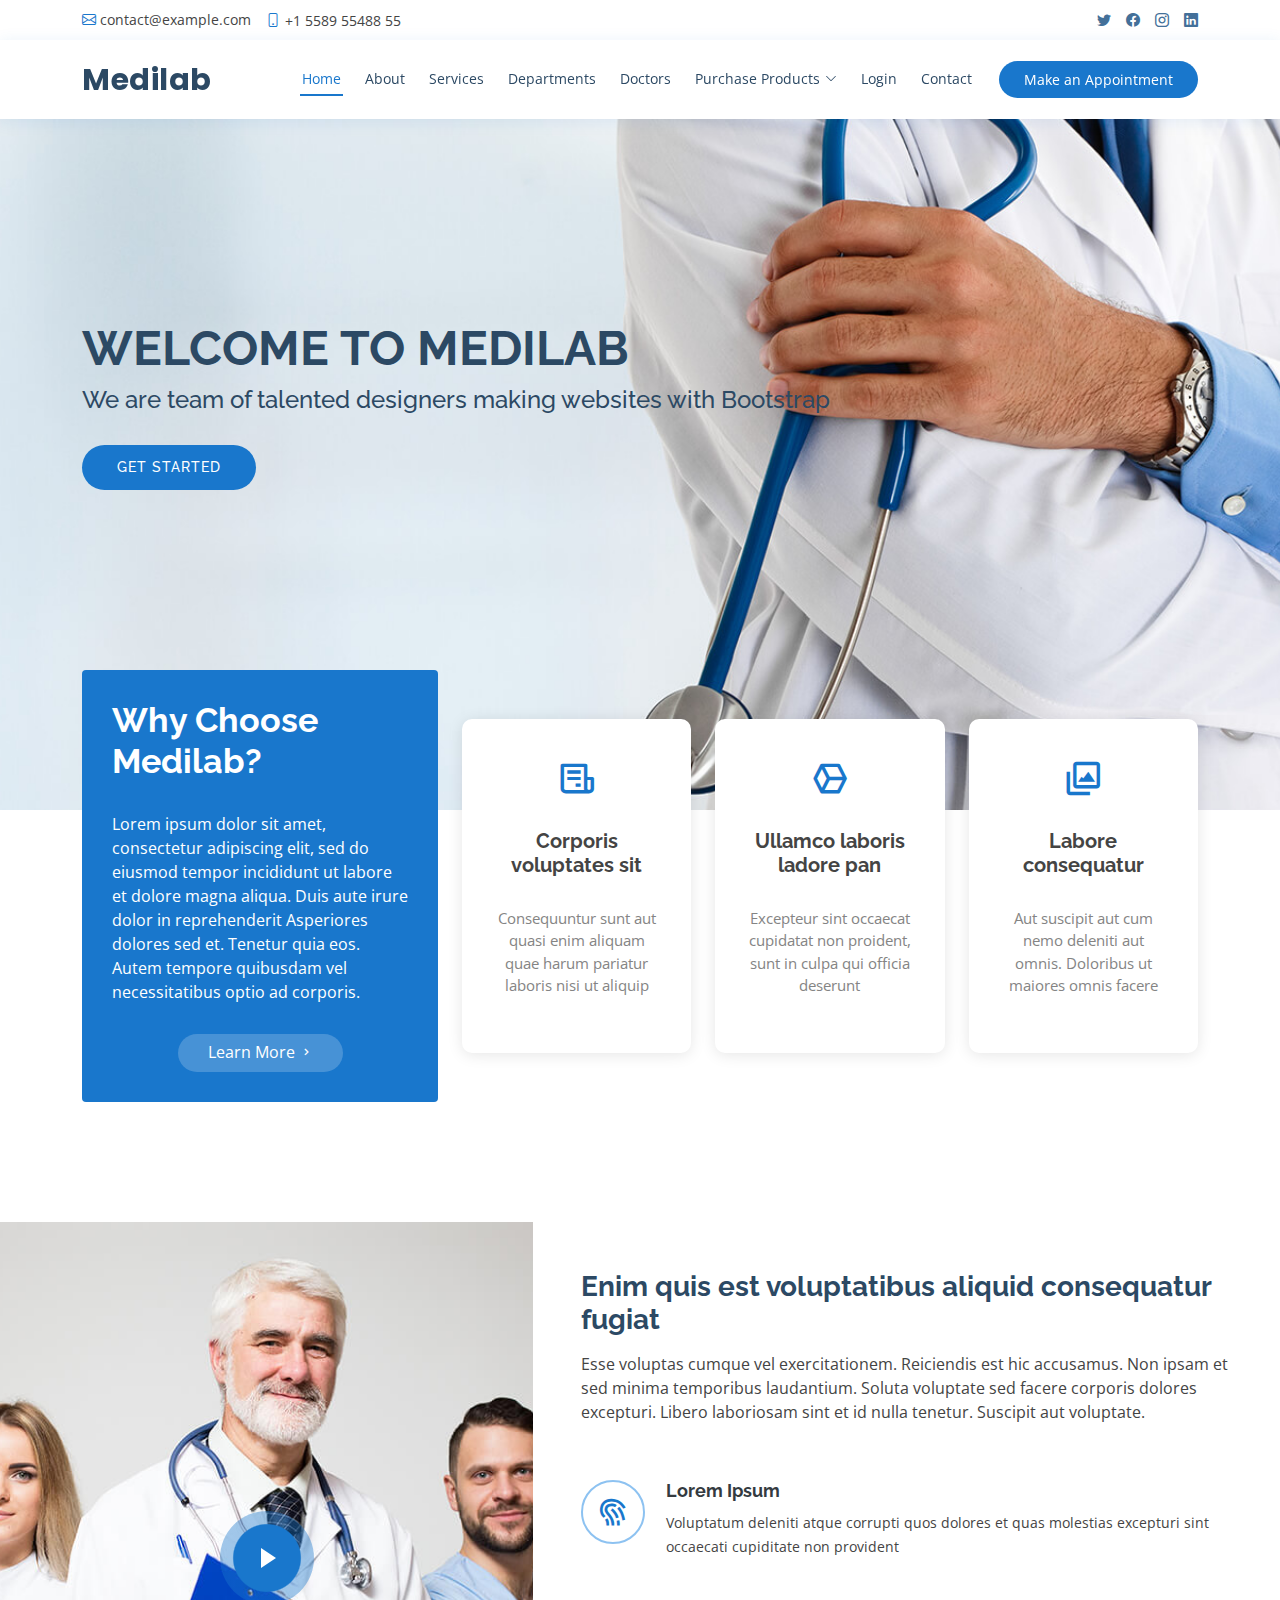
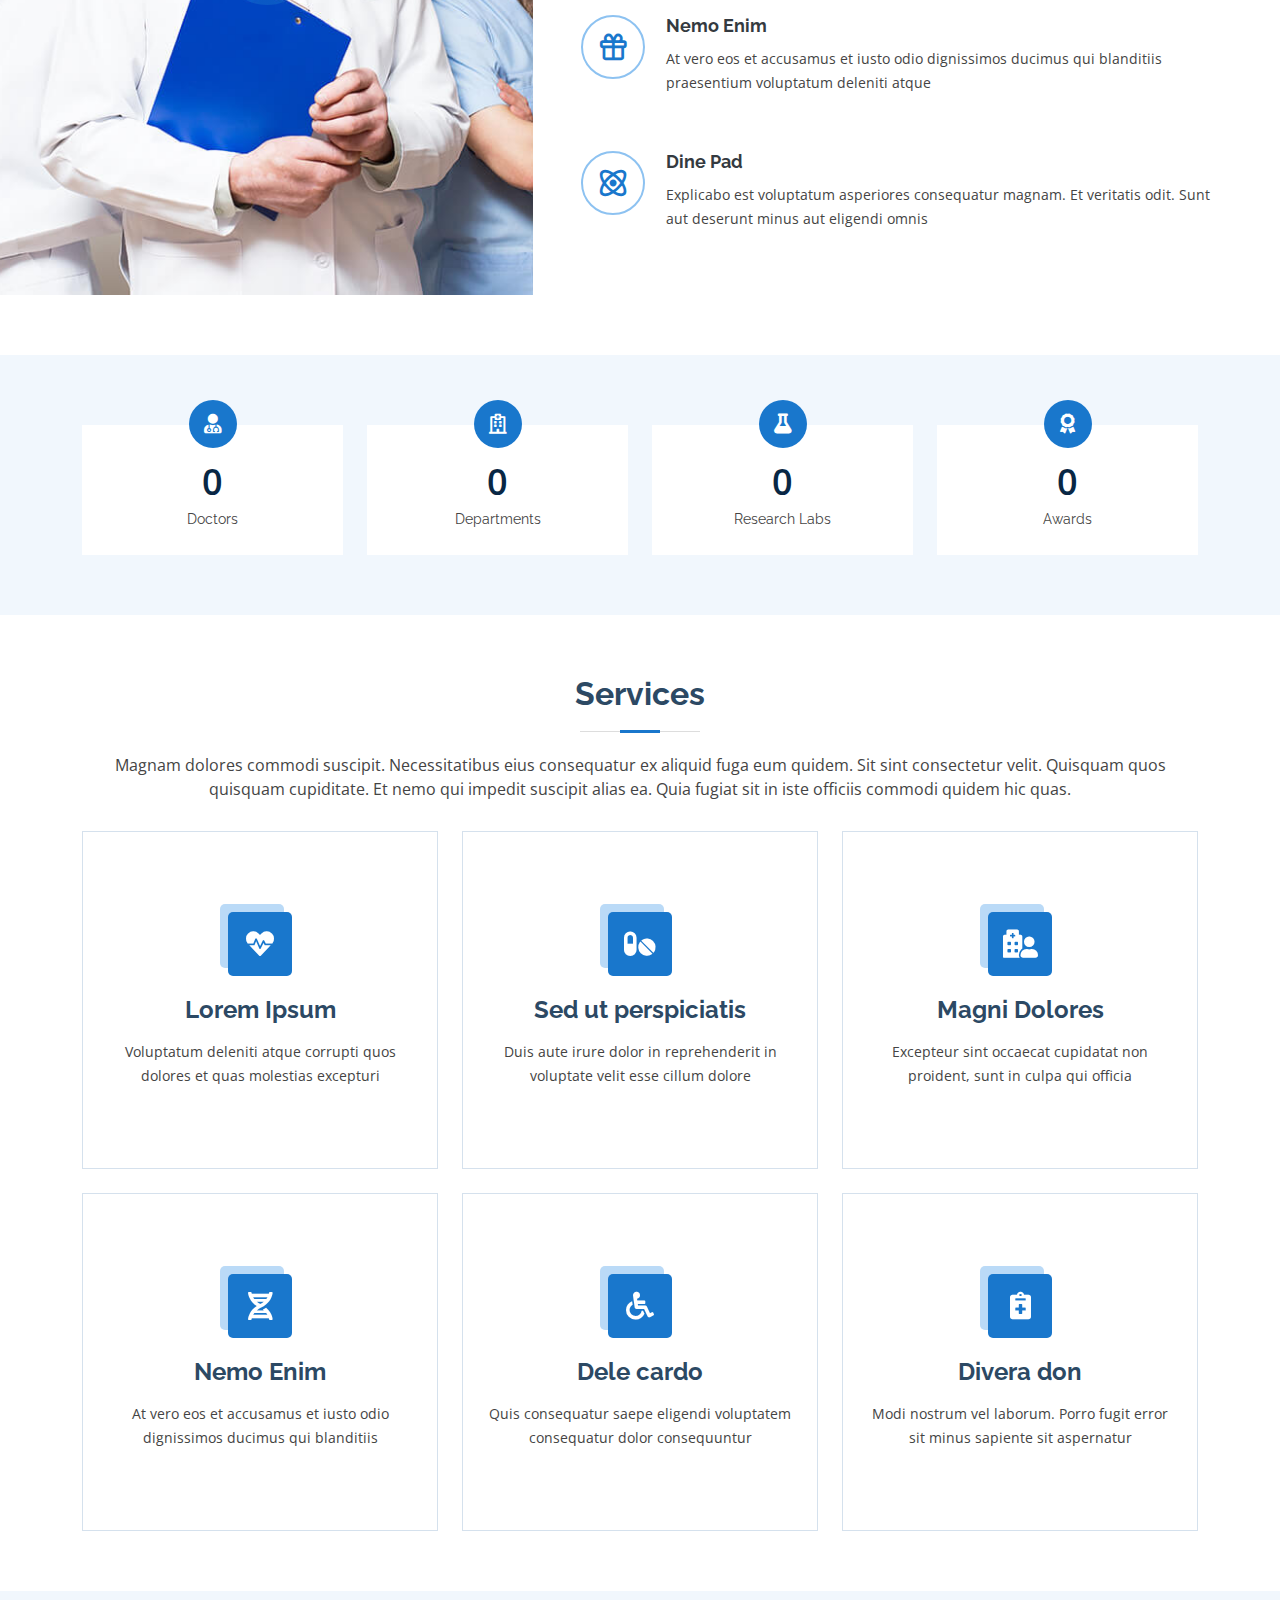
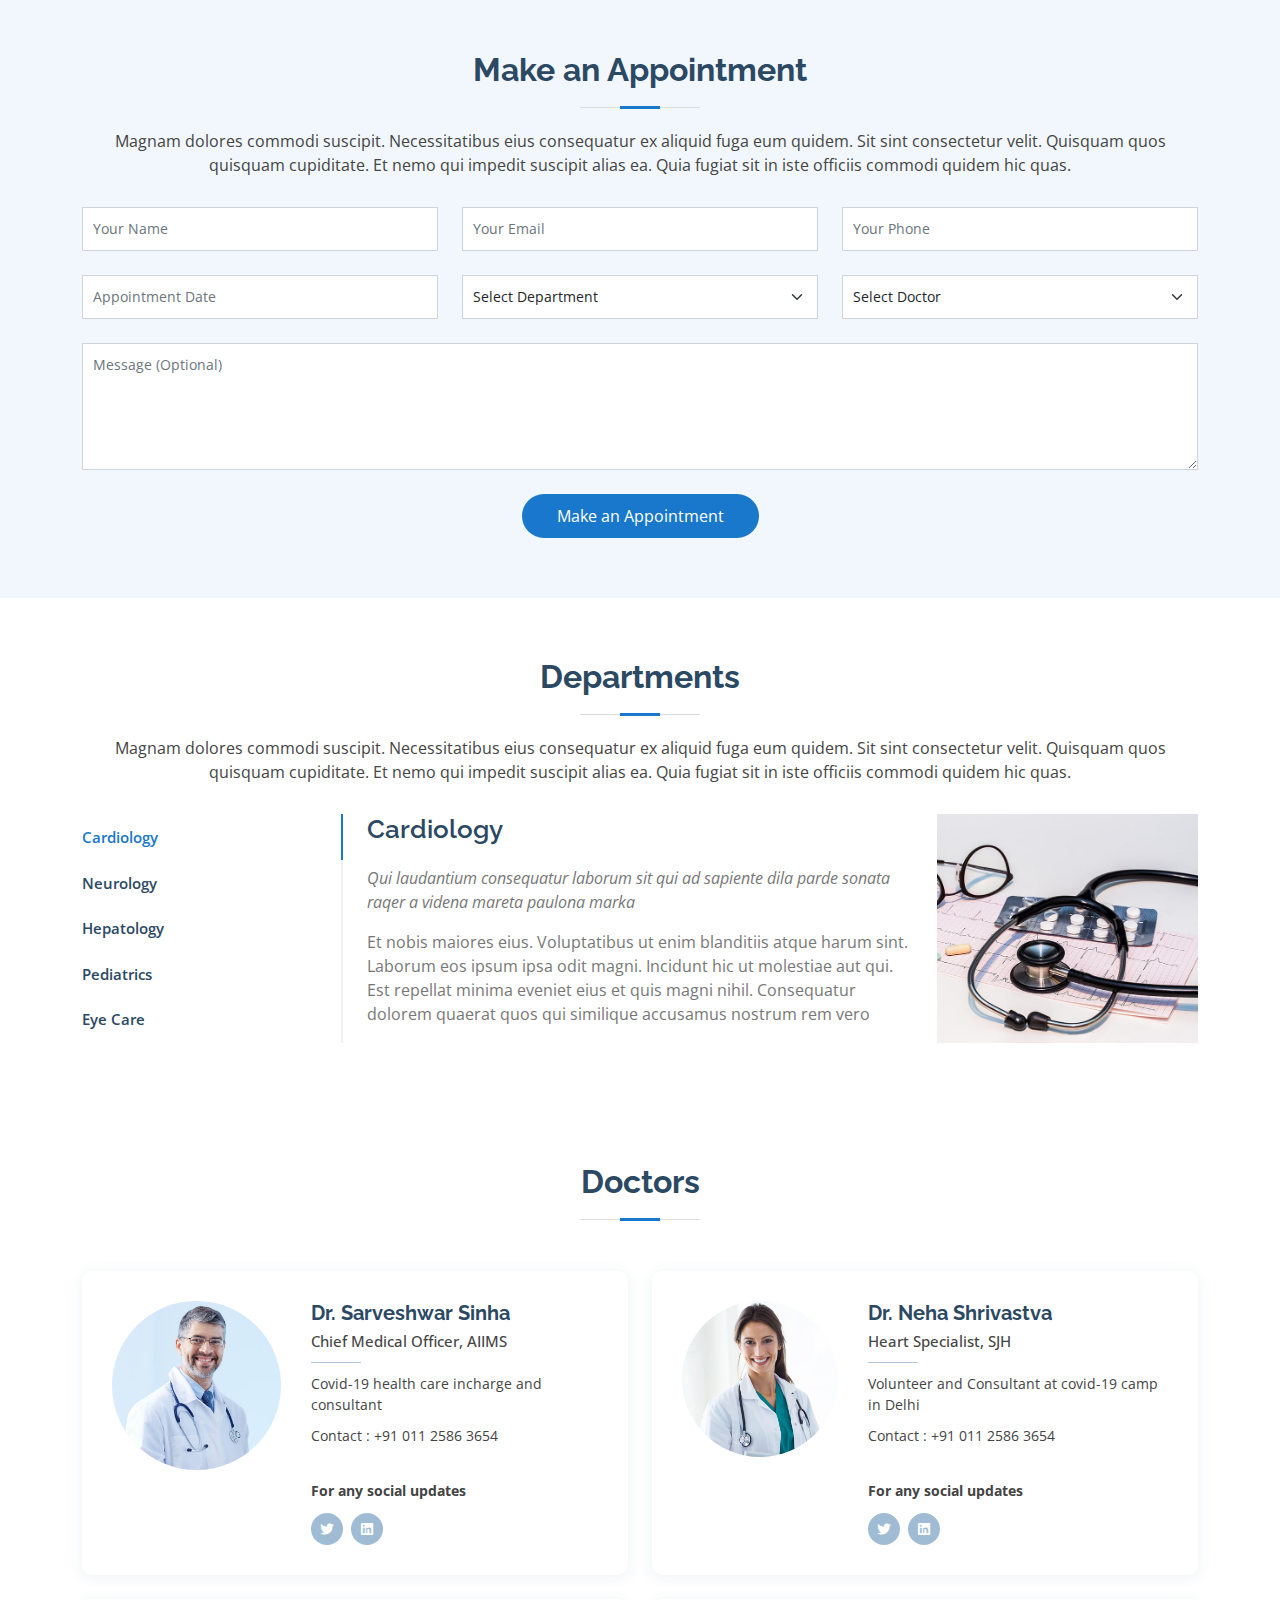
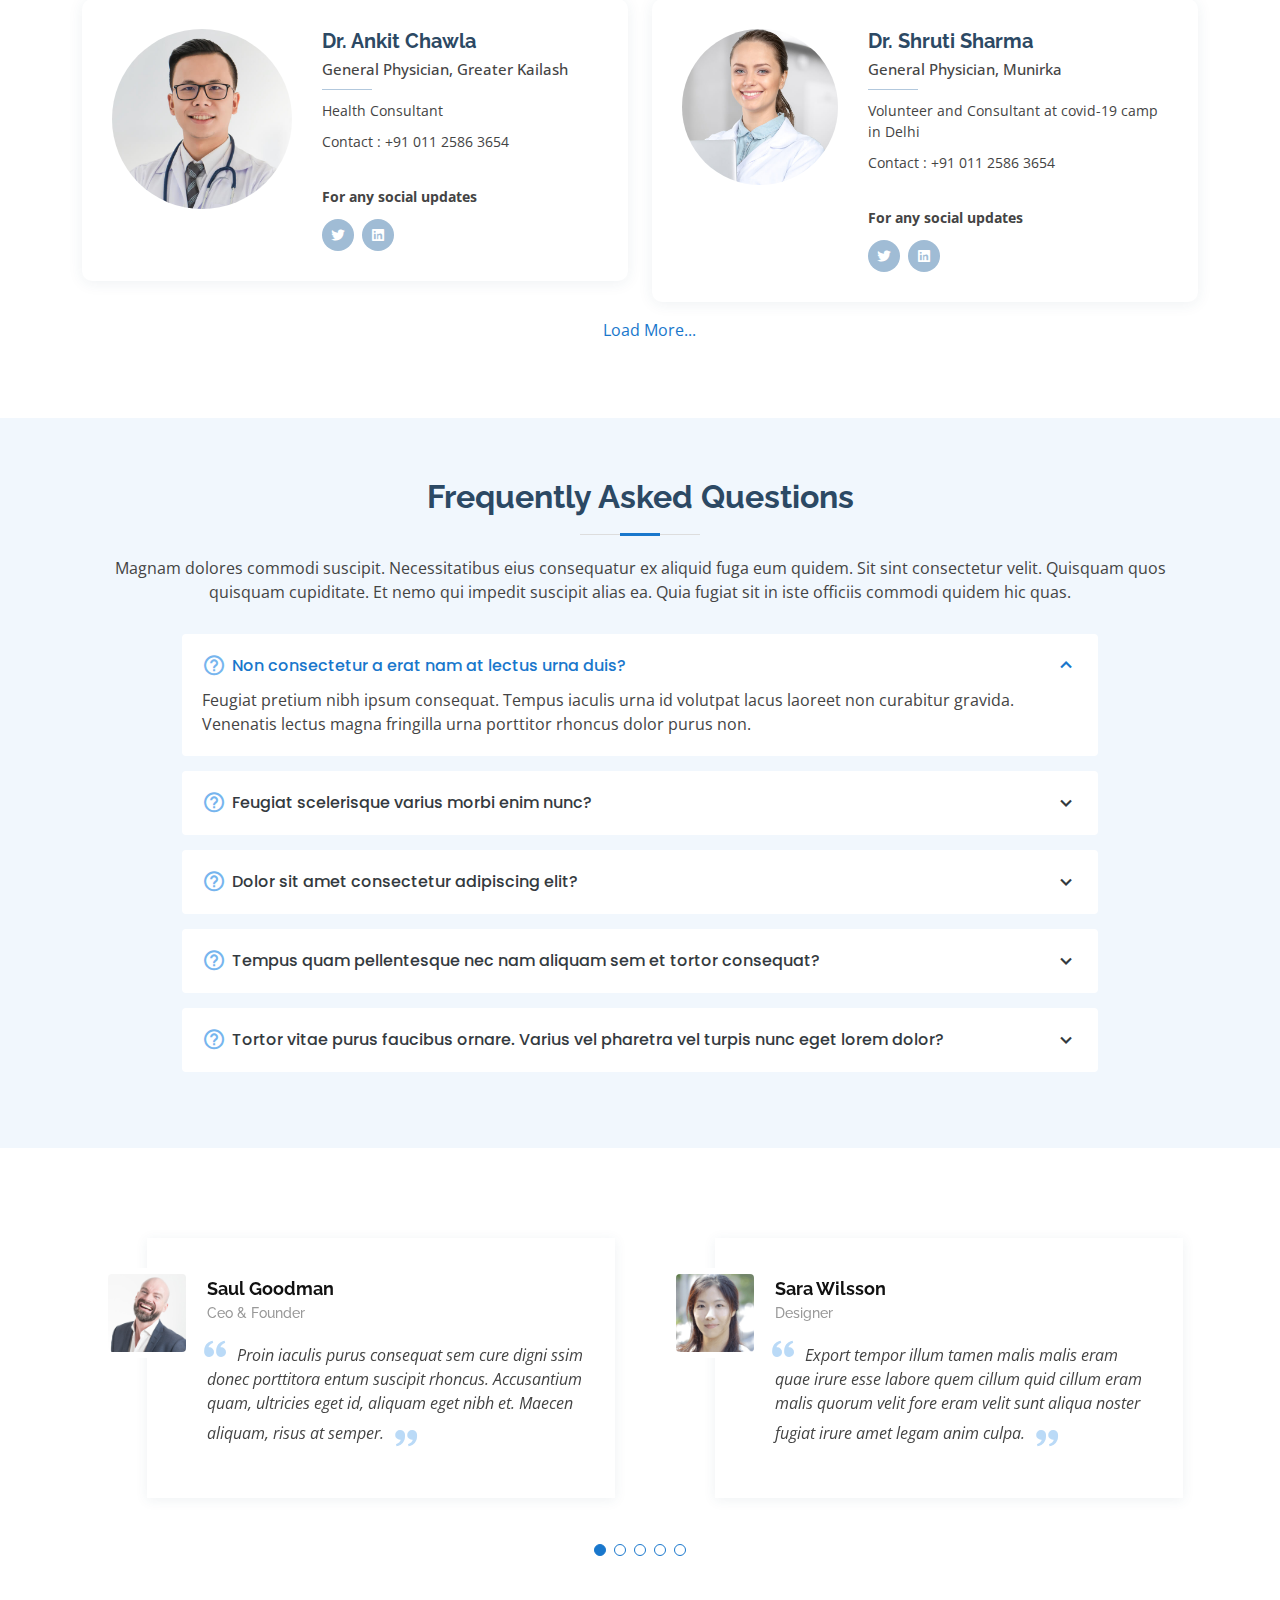
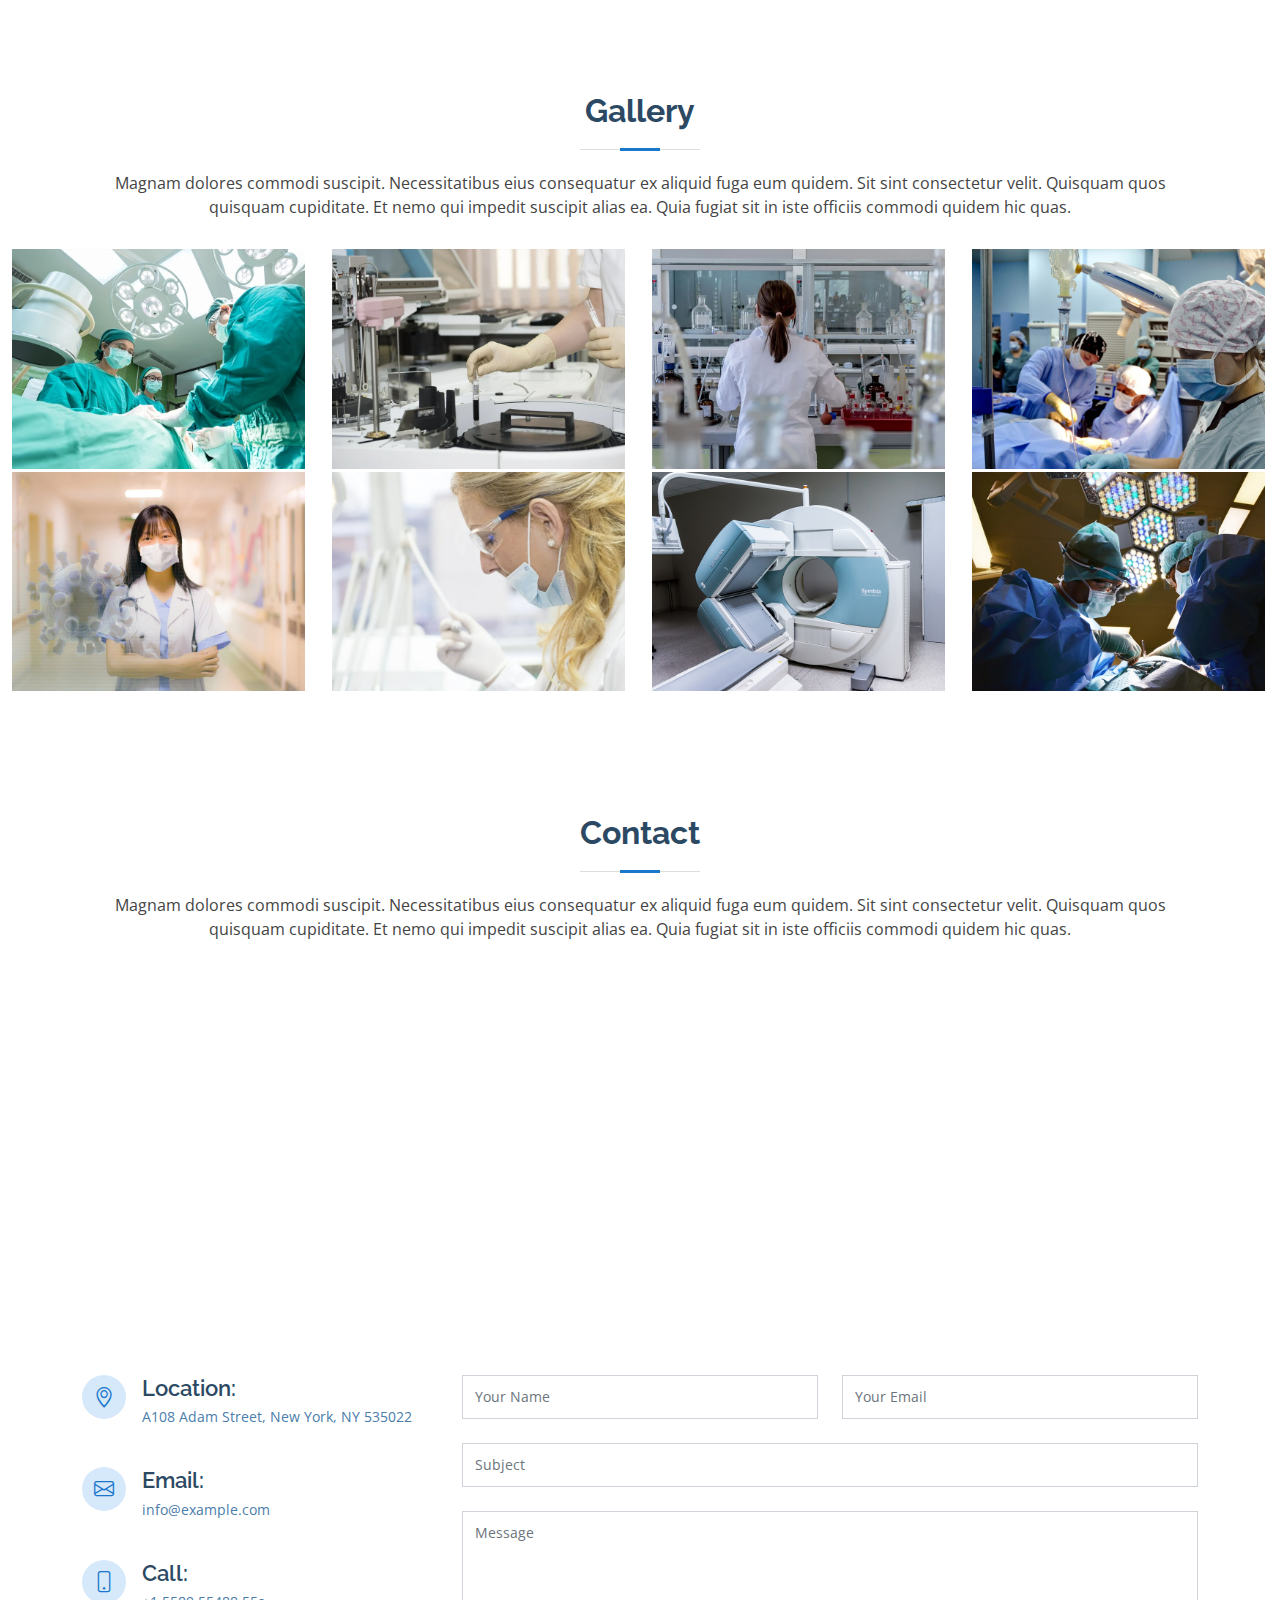
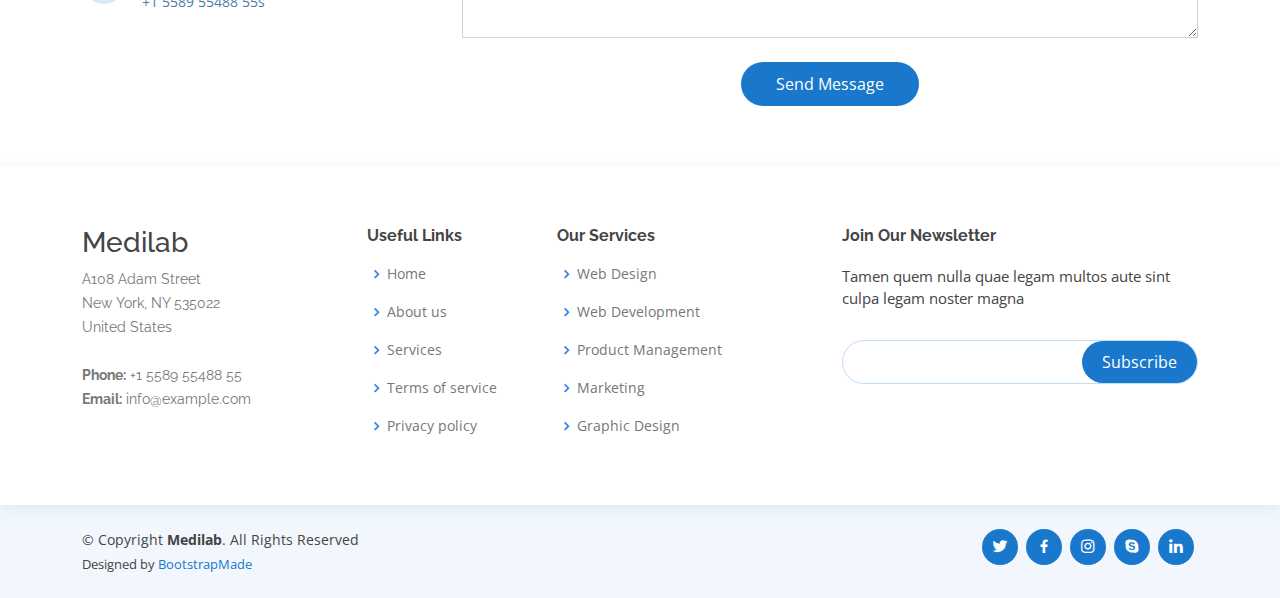
==== commit 83955622: "doctor, login" ====
--- a/index.html
+++ b/index.html
@@ -10,11 +10,13 @@
   <meta content="" name="keywords">
 
   <!-- Favicons -->
-  <link href="assets/img/favicon.png" rel="icon">
+  <link href="assets/img/cnmelogo.jpg" rel="icon">
   <link href="assets/img/apple-touch-icon.png" rel="apple-touch-icon">
 
   <!-- Google Fonts -->
-  <link href="https://fonts.googleapis.com/css?family=Open+Sans:300,300i,400,400i,600,600i,700,700i|Raleway:300,300i,400,400i,500,500i,600,600i,700,700i|Poppins:300,300i,400,400i,500,500i,600,600i,700,700i" rel="stylesheet">
+  <link
+    href="https://fonts.googleapis.com/css?family=Open+Sans:300,300i,400,400i,600,600i,700,700i|Raleway:300,300i,400,400i,500,500i,600,600i,700,700i|Poppins:300,300i,400,400i,500,500i,600,600i,700,700i"
+    rel="stylesheet">
 
   <!-- Vendor CSS Files -->
   <link href="assets/vendor/animate.css/animate.min.css" rel="stylesheet">
@@ -70,10 +72,10 @@
           <li><a class="nav-link scrollto" href="#services">Services</a></li>
           <li><a class="nav-link scrollto" href="#departments">Departments</a></li>
           <li><a class="nav-link scrollto" href="#doctors">Doctors</a></li>
-          <li class="dropdown"><a href="#"><span>Drop Down</span> <i class="bi bi-chevron-down"></i></a>
+          <li class="dropdown"><a href="#"><span>Purchase Products</span> <i class="bi bi-chevron-down"></i></a>
             <ul>
-              <li><a href="#">Drop Down 1</a></li>
-              <li class="dropdown"><a href="#"><span>Deep Drop Down</span> <i class="bi bi-chevron-right"></i></a>
+              <li><a href="#">Organization Product</a></li>
+              <!-- <li class="dropdown"><a href="#"><span>Deep Drop Down</span> <i class="bi bi-chevron-right"></i></a>
                 <ul>
                   <li><a href="#">Deep Drop Down 1</a></li>
                   <li><a href="#">Deep Drop Down 2</a></li>
@@ -81,18 +83,18 @@
                   <li><a href="#">Deep Drop Down 4</a></li>
                   <li><a href="#">Deep Drop Down 5</a></li>
                 </ul>
-              </li>
-              <li><a href="#">Drop Down 2</a></li>
-              <li><a href="#">Drop Down 3</a></li>
-              <li><a href="#">Drop Down 4</a></li>
+              </li> -->
+              <li><a href="#">Individual Product</a></li>
             </ul>
           </li>
+          <li><a class="nav-link" href="./Login.html">Login</a></li>
           <li><a class="nav-link scrollto" href="#contact">Contact</a></li>
         </ul>
         <i class="bi bi-list mobile-nav-toggle"></i>
       </nav><!-- .navbar -->
 
-      <a href="#appointment" class="appointment-btn scrollto"><span class="d-none d-md-inline">Make an</span> Appointment</a>
+      <a href="#appointment" class="appointment-btn scrollto"><span class="d-none d-md-inline">Make an</span>
+        Appointment</a>
 
     </div>
   </header><!-- End Header -->
@@ -117,8 +119,10 @@
             <div class="content">
               <h3>Why Choose Medilab?</h3>
               <p>
-                Lorem ipsum dolor sit amet, consectetur adipiscing elit, sed do eiusmod tempor incididunt ut labore et dolore magna aliqua. Duis aute irure dolor in reprehenderit
-                Asperiores dolores sed et. Tenetur quia eos. Autem tempore quibusdam vel necessitatibus optio ad corporis.
+                Lorem ipsum dolor sit amet, consectetur adipiscing elit, sed do eiusmod tempor incididunt ut labore et
+                dolore magna aliqua. Duis aute irure dolor in reprehenderit
+                Asperiores dolores sed et. Tenetur quia eos. Autem tempore quibusdam vel necessitatibus optio ad
+                corporis.
               </p>
               <div class="text-center">
                 <a href="#" class="more-btn">Learn More <i class="bx bx-chevron-right"></i></a>
@@ -166,26 +170,32 @@
             <a href="https://www.youtube.com/watch?v=jDDaplaOz7Q" class="glightbox play-btn mb-4"></a>
           </div>
 
-          <div class="col-xl-7 col-lg-6 icon-boxes d-flex flex-column align-items-stretch justify-content-center py-5 px-lg-5">
+          <div
+            class="col-xl-7 col-lg-6 icon-boxes d-flex flex-column align-items-stretch justify-content-center py-5 px-lg-5">
             <h3>Enim quis est voluptatibus aliquid consequatur fugiat</h3>
-            <p>Esse voluptas cumque vel exercitationem. Reiciendis est hic accusamus. Non ipsam et sed minima temporibus laudantium. Soluta voluptate sed facere corporis dolores excepturi. Libero laboriosam sint et id nulla tenetur. Suscipit aut voluptate.</p>
+            <p>Esse voluptas cumque vel exercitationem. Reiciendis est hic accusamus. Non ipsam et sed minima temporibus
+              laudantium. Soluta voluptate sed facere corporis dolores excepturi. Libero laboriosam sint et id nulla
+              tenetur. Suscipit aut voluptate.</p>
 
             <div class="icon-box">
               <div class="icon"><i class="bx bx-fingerprint"></i></div>
               <h4 class="title"><a href="">Lorem Ipsum</a></h4>
-              <p class="description">Voluptatum deleniti atque corrupti quos dolores et quas molestias excepturi sint occaecati cupiditate non provident</p>
+              <p class="description">Voluptatum deleniti atque corrupti quos dolores et quas molestias excepturi sint
+                occaecati cupiditate non provident</p>
             </div>
 
             <div class="icon-box">
               <div class="icon"><i class="bx bx-gift"></i></div>
               <h4 class="title"><a href="">Nemo Enim</a></h4>
-              <p class="description">At vero eos et accusamus et iusto odio dignissimos ducimus qui blanditiis praesentium voluptatum deleniti atque</p>
+              <p class="description">At vero eos et accusamus et iusto odio dignissimos ducimus qui blanditiis
+                praesentium voluptatum deleniti atque</p>
             </div>
 
             <div class="icon-box">
               <div class="icon"><i class="bx bx-atom"></i></div>
               <h4 class="title"><a href="">Dine Pad</a></h4>
-              <p class="description">Explicabo est voluptatum asperiores consequatur magnam. Et veritatis odit. Sunt aut deserunt minus aut eligendi omnis</p>
+              <p class="description">Explicabo est voluptatum asperiores consequatur magnam. Et veritatis odit. Sunt aut
+                deserunt minus aut eligendi omnis</p>
             </div>
 
           </div>
@@ -203,7 +213,8 @@
           <div class="col-lg-3 col-md-6">
             <div class="count-box">
               <i class="fas fa-user-md"></i>
-              <span data-purecounter-start="0" data-purecounter-end="85" data-purecounter-duration="1" class="purecounter"></span>
+              <span data-purecounter-start="0" data-purecounter-end="85" data-purecounter-duration="1"
+                class="purecounter"></span>
               <p>Doctors</p>
             </div>
           </div>
@@ -211,7 +222,8 @@
           <div class="col-lg-3 col-md-6 mt-5 mt-md-0">
             <div class="count-box">
               <i class="far fa-hospital"></i>
-              <span data-purecounter-start="0" data-purecounter-end="18" data-purecounter-duration="1" class="purecounter"></span>
+              <span data-purecounter-start="0" data-purecounter-end="18" data-purecounter-duration="1"
+                class="purecounter"></span>
               <p>Departments</p>
             </div>
           </div>
@@ -219,7 +231,8 @@
           <div class="col-lg-3 col-md-6 mt-5 mt-lg-0">
             <div class="count-box">
               <i class="fas fa-flask"></i>
-              <span data-purecounter-start="0" data-purecounter-end="12" data-purecounter-duration="1" class="purecounter"></span>
+              <span data-purecounter-start="0" data-purecounter-end="12" data-purecounter-duration="1"
+                class="purecounter"></span>
               <p>Research Labs</p>
             </div>
           </div>
@@ -227,7 +240,8 @@
           <div class="col-lg-3 col-md-6 mt-5 mt-lg-0">
             <div class="count-box">
               <i class="fas fa-award"></i>
-              <span data-purecounter-start="0" data-purecounter-end="150" data-purecounter-duration="1" class="purecounter"></span>
+              <span data-purecounter-start="0" data-purecounter-end="150" data-purecounter-duration="1"
+                class="purecounter"></span>
               <p>Awards</p>
             </div>
           </div>
@@ -243,7 +257,9 @@
 
         <div class="section-title">
           <h2>Services</h2>
-          <p>Magnam dolores commodi suscipit. Necessitatibus eius consequatur ex aliquid fuga eum quidem. Sit sint consectetur velit. Quisquam quos quisquam cupiditate. Et nemo qui impedit suscipit alias ea. Quia fugiat sit in iste officiis commodi quidem hic quas.</p>
+          <p>Magnam dolores commodi suscipit. Necessitatibus eius consequatur ex aliquid fuga eum quidem. Sit sint
+            consectetur velit. Quisquam quos quisquam cupiditate. Et nemo qui impedit suscipit alias ea. Quia fugiat sit
+            in iste officiis commodi quidem hic quas.</p>
         </div>
 
         <div class="row">
@@ -306,27 +322,33 @@
 
         <div class="section-title">
           <h2>Make an Appointment</h2>
-          <p>Magnam dolores commodi suscipit. Necessitatibus eius consequatur ex aliquid fuga eum quidem. Sit sint consectetur velit. Quisquam quos quisquam cupiditate. Et nemo qui impedit suscipit alias ea. Quia fugiat sit in iste officiis commodi quidem hic quas.</p>
+          <p>Magnam dolores commodi suscipit. Necessitatibus eius consequatur ex aliquid fuga eum quidem. Sit sint
+            consectetur velit. Quisquam quos quisquam cupiditate. Et nemo qui impedit suscipit alias ea. Quia fugiat sit
+            in iste officiis commodi quidem hic quas.</p>
         </div>
 
         <form action="forms/appointment.php" method="post" role="form" class="php-email-form">
           <div class="row">
             <div class="col-md-4 form-group">
-              <input type="text" name="name" class="form-control" id="name" placeholder="Your Name" data-rule="minlen:4" data-msg="Please enter at least 4 chars">
+              <input type="text" name="name" class="form-control" id="name" placeholder="Your Name" data-rule="minlen:4"
+                data-msg="Please enter at least 4 chars">
               <div class="validate"></div>
             </div>
             <div class="col-md-4 form-group mt-3 mt-md-0">
-              <input type="email" class="form-control" name="email" id="email" placeholder="Your Email" data-rule="email" data-msg="Please enter a valid email">
+              <input type="email" class="form-control" name="email" id="email" placeholder="Your Email"
+                data-rule="email" data-msg="Please enter a valid email">
               <div class="validate"></div>
             </div>
             <div class="col-md-4 form-group mt-3 mt-md-0">
-              <input type="tel" class="form-control" name="phone" id="phone" placeholder="Your Phone" data-rule="minlen:4" data-msg="Please enter at least 4 chars">
+              <input type="tel" class="form-control" name="phone" id="phone" placeholder="Your Phone"
+                data-rule="minlen:4" data-msg="Please enter at least 4 chars">
               <div class="validate"></div>
             </div>
           </div>
           <div class="row">
             <div class="col-md-4 form-group mt-3">
-              <input type="datetime" name="date" class="form-control datepicker" id="date" placeholder="Appointment Date" data-rule="minlen:4" data-msg="Please enter at least 4 chars">
+              <input type="datetime" name="date" class="form-control datepicker" id="date"
+                placeholder="Appointment Date" data-rule="minlen:4" data-msg="Please enter at least 4 chars">
               <div class="validate"></div>
             </div>
             <div class="col-md-4 form-group mt-3">
@@ -370,7 +392,9 @@
 
         <div class="section-title">
           <h2>Departments</h2>
-          <p>Magnam dolores commodi suscipit. Necessitatibus eius consequatur ex aliquid fuga eum quidem. Sit sint consectetur velit. Quisquam quos quisquam cupiditate. Et nemo qui impedit suscipit alias ea. Quia fugiat sit in iste officiis commodi quidem hic quas.</p>
+          <p>Magnam dolores commodi suscipit. Necessitatibus eius consequatur ex aliquid fuga eum quidem. Sit sint
+            consectetur velit. Quisquam quos quisquam cupiditate. Et nemo qui impedit suscipit alias ea. Quia fugiat sit
+            in iste officiis commodi quidem hic quas.</p>
         </div>
 
         <div class="row">
@@ -399,8 +423,11 @@
                 <div class="row">
                   <div class="col-lg-8 details order-2 order-lg-1">
                     <h3>Cardiology</h3>
-                    <p class="fst-italic">Qui laudantium consequatur laborum sit qui ad sapiente dila parde sonata raqer a videna mareta paulona marka</p>
-                    <p>Et nobis maiores eius. Voluptatibus ut enim blanditiis atque harum sint. Laborum eos ipsum ipsa odit magni. Incidunt hic ut molestiae aut qui. Est repellat minima eveniet eius et quis magni nihil. Consequatur dolorem quaerat quos qui similique accusamus nostrum rem vero</p>
+                    <p class="fst-italic">Qui laudantium consequatur laborum sit qui ad sapiente dila parde sonata raqer
+                      a videna mareta paulona marka</p>
+                    <p>Et nobis maiores eius. Voluptatibus ut enim blanditiis atque harum sint. Laborum eos ipsum ipsa
+                      odit magni. Incidunt hic ut molestiae aut qui. Est repellat minima eveniet eius et quis magni
+                      nihil. Consequatur dolorem quaerat quos qui similique accusamus nostrum rem vero</p>
                   </div>
                   <div class="col-lg-4 text-center order-1 order-lg-2">
                     <img src="assets/img/departments-1.jpg" alt="" class="img-fluid">
@@ -411,8 +438,11 @@
                 <div class="row">
                   <div class="col-lg-8 details order-2 order-lg-1">
                     <h3>Et blanditiis nemo veritatis excepturi</h3>
-                    <p class="fst-italic">Qui laudantium consequatur laborum sit qui ad sapiente dila parde sonata raqer a videna mareta paulona marka</p>
-                    <p>Ea ipsum voluptatem consequatur quis est. Illum error ullam omnis quia et reiciendis sunt sunt est. Non aliquid repellendus itaque accusamus eius et velit ipsa voluptates. Optio nesciunt eaque beatae accusamus lerode pakto madirna desera vafle de nideran pal</p>
+                    <p class="fst-italic">Qui laudantium consequatur laborum sit qui ad sapiente dila parde sonata raqer
+                      a videna mareta paulona marka</p>
+                    <p>Ea ipsum voluptatem consequatur quis est. Illum error ullam omnis quia et reiciendis sunt sunt
+                      est. Non aliquid repellendus itaque accusamus eius et velit ipsa voluptates. Optio nesciunt eaque
+                      beatae accusamus lerode pakto madirna desera vafle de nideran pal</p>
                   </div>
                   <div class="col-lg-4 text-center order-1 order-lg-2">
                     <img src="assets/img/departments-2.jpg" alt="" class="img-fluid">
@@ -423,8 +453,11 @@
                 <div class="row">
                   <div class="col-lg-8 details order-2 order-lg-1">
                     <h3>Impedit facilis occaecati odio neque aperiam sit</h3>
-                    <p class="fst-italic">Eos voluptatibus quo. Odio similique illum id quidem non enim fuga. Qui natus non sunt dicta dolor et. In asperiores velit quaerat perferendis aut</p>
-                    <p>Iure officiis odit rerum. Harum sequi eum illum corrupti culpa veritatis quisquam. Neque necessitatibus illo rerum eum ut. Commodi ipsam minima molestiae sed laboriosam a iste odio. Earum odit nesciunt fugiat sit ullam. Soluta et harum voluptatem optio quae</p>
+                    <p class="fst-italic">Eos voluptatibus quo. Odio similique illum id quidem non enim fuga. Qui natus
+                      non sunt dicta dolor et. In asperiores velit quaerat perferendis aut</p>
+                    <p>Iure officiis odit rerum. Harum sequi eum illum corrupti culpa veritatis quisquam. Neque
+                      necessitatibus illo rerum eum ut. Commodi ipsam minima molestiae sed laboriosam a iste odio. Earum
+                      odit nesciunt fugiat sit ullam. Soluta et harum voluptatem optio quae</p>
                   </div>
                   <div class="col-lg-4 text-center order-1 order-lg-2">
                     <img src="assets/img/departments-3.jpg" alt="" class="img-fluid">
@@ -435,8 +468,11 @@
                 <div class="row">
                   <div class="col-lg-8 details order-2 order-lg-1">
                     <h3>Fuga dolores inventore laboriosam ut est accusamus laboriosam dolore</h3>
-                    <p class="fst-italic">Totam aperiam accusamus. Repellat consequuntur iure voluptas iure porro quis delectus</p>
-                    <p>Eaque consequuntur consequuntur libero expedita in voluptas. Nostrum ipsam necessitatibus aliquam fugiat debitis quis velit. Eum ex maxime error in consequatur corporis atque. Eligendi asperiores sed qui veritatis aperiam quia a laborum inventore</p>
+                    <p class="fst-italic">Totam aperiam accusamus. Repellat consequuntur iure voluptas iure porro quis
+                      delectus</p>
+                    <p>Eaque consequuntur consequuntur libero expedita in voluptas. Nostrum ipsam necessitatibus aliquam
+                      fugiat debitis quis velit. Eum ex maxime error in consequatur corporis atque. Eligendi asperiores
+                      sed qui veritatis aperiam quia a laborum inventore</p>
                   </div>
                   <div class="col-lg-4 text-center order-1 order-lg-2">
                     <img src="assets/img/departments-4.jpg" alt="" class="img-fluid">
@@ -448,7 +484,9 @@
                   <div class="col-lg-8 details order-2 order-lg-1">
                     <h3>Est eveniet ipsam sindera pad rone matrelat sando reda</h3>
                     <p class="fst-italic">Omnis blanditiis saepe eos autem qui sunt debitis porro quia.</p>
-                    <p>Exercitationem nostrum omnis. Ut reiciendis repudiandae minus. Omnis recusandae ut non quam ut quod eius qui. Ipsum quia odit vero atque qui quibusdam amet. Occaecati sed est sint aut vitae molestiae voluptate vel</p>
+                    <p>Exercitationem nostrum omnis. Ut reiciendis repudiandae minus. Omnis recusandae ut non quam ut
+                      quod eius qui. Ipsum quia odit vero atque qui quibusdam amet. Occaecati sed est sint aut vitae
+                      molestiae voluptate vel</p>
                   </div>
                   <div class="col-lg-4 text-center order-1 order-lg-2">
                     <img src="assets/img/departments-5.jpg" alt="" class="img-fluid">
@@ -468,7 +506,9 @@
 
         <div class="section-title">
           <h2>Doctors</h2>
-          <p>Magnam dolores commodi suscipit. Necessitatibus eius consequatur ex aliquid fuga eum quidem. Sit sint consectetur velit. Quisquam quos quisquam cupiditate. Et nemo qui impedit suscipit alias ea. Quia fugiat sit in iste officiis commodi quidem hic quas.</p>
+          <!-- <p>Magnam dolores commodi suscipit. Necessitatibus eius consequatur ex aliquid fuga eum quidem. Sit sint
+            consectetur velit. Quisquam quos quisquam cupiditate. Et nemo qui impedit suscipit alias ea. Quia fugiat sit
+            in iste officiis commodi quidem hic quas.</p> -->
         </div>
 
         <div class="row">
@@ -477,13 +517,16 @@
             <div class="member d-flex align-items-start">
               <div class="pic"><img src="assets/img/doctors/doctors-1.jpg" class="img-fluid" alt=""></div>
               <div class="member-info">
-                <h4>Walter White</h4>
-                <span>Chief Medical Officer</span>
-                <p>Explicabo voluptatem mollitia et repellat qui dolorum quasi</p>
+                <h4>Dr. Sarveshwar Sinha</h4>
+                <span>Chief Medical Officer, AIIMS</span>
+                <p>Covid-19 health care incharge and consultant</p>
+                <p>Contact : +91 011 2586 3654</p>
+                <br>
+                <p><b>For any social updates</b></p>
                 <div class="social">
                   <a href=""><i class="ri-twitter-fill"></i></a>
-                  <a href=""><i class="ri-facebook-fill"></i></a>
-                  <a href=""><i class="ri-instagram-fill"></i></a>
+                  <!-- <a href=""><i class="ri-facebook-fill"></i></a> -->
+                  <!-- <a href=""><i class="ri-instagram-fill"></i></a> -->
                   <a href=""> <i class="ri-linkedin-box-fill"></i> </a>
                 </div>
               </div>
@@ -494,13 +537,16 @@
             <div class="member d-flex align-items-start">
               <div class="pic"><img src="assets/img/doctors/doctors-2.jpg" class="img-fluid" alt=""></div>
               <div class="member-info">
-                <h4>Sarah Jhonson</h4>
-                <span>Anesthesiologist</span>
-                <p>Aut maiores voluptates amet et quis praesentium qui senda para</p>
+                <h4>Dr. Neha Shrivastva</h4>
+                <span>Heart Specialist, SJH</span>
+                <p>Volunteer and Consultant at covid-19 camp in Delhi</p>
+                <p>Contact : +91 011 2586 3654</p>
+                <br>
+                <p><b>For any social updates</b></p>
                 <div class="social">
                   <a href=""><i class="ri-twitter-fill"></i></a>
-                  <a href=""><i class="ri-facebook-fill"></i></a>
-                  <a href=""><i class="ri-instagram-fill"></i></a>
+                  <!-- <a href=""><i class="ri-facebook-fill"></i></a>
+                  <a href=""><i class="ri-instagram-fill"></i></a> -->
                   <a href=""> <i class="ri-linkedin-box-fill"></i> </a>
                 </div>
               </div>
@@ -511,13 +557,16 @@
             <div class="member d-flex align-items-start">
               <div class="pic"><img src="assets/img/doctors/doctors-3.jpg" class="img-fluid" alt=""></div>
               <div class="member-info">
-                <h4>William Anderson</h4>
-                <span>Cardiology</span>
-                <p>Quisquam facilis cum velit laborum corrupti fuga rerum quia</p>
+                <h4>Dr. Ankit Chawla</h4>
+                <span>General Physician, Greater Kailash</span>
+                <p>Health Consultant</p>
+                <p>Contact : +91 011 2586 3654</p>
+                <br>
+                <p><b>For any social updates</b></p>
                 <div class="social">
                   <a href=""><i class="ri-twitter-fill"></i></a>
-                  <a href=""><i class="ri-facebook-fill"></i></a>
-                  <a href=""><i class="ri-instagram-fill"></i></a>
+                  <!-- <a href=""><i class="ri-facebook-fill"></i></a>
+                  <a href=""><i class="ri-instagram-fill"></i></a> -->
                   <a href=""> <i class="ri-linkedin-box-fill"></i> </a>
                 </div>
               </div>
@@ -528,13 +577,16 @@
             <div class="member d-flex align-items-start">
               <div class="pic"><img src="assets/img/doctors/doctors-4.jpg" class="img-fluid" alt=""></div>
               <div class="member-info">
-                <h4>Amanda Jepson</h4>
-                <span>Neurosurgeon</span>
-                <p>Dolorum tempora officiis odit laborum officiis et et accusamus</p>
+                <h4>Dr. Shruti Sharma</h4>
+                <span>General Physician, Munirka</span>
+                <p>Volunteer and Consultant at covid-19 camp in Delhi</p>
+                <p>Contact : +91 011 2586 3654</p>
+                <br>
+                <p><b>For any social updates</b></p>
                 <div class="social">
                   <a href=""><i class="ri-twitter-fill"></i></a>
-                  <a href=""><i class="ri-facebook-fill"></i></a>
-                  <a href=""><i class="ri-instagram-fill"></i></a>
+                  <!-- <a href=""><i class="ri-facebook-fill"></i></a>
+                  <a href=""><i class="ri-instagram-fill"></i></a> -->
                   <a href=""> <i class="ri-linkedin-box-fill"></i> </a>
                 </div>
               </div>
@@ -543,6 +595,9 @@
 
         </div>
 
+        <div class="doctoroadDiv col-2 offset-5 my-3">
+          <a class="DoctorLoadMore" href="./Doctors.html">Load More...</a>
+        </div>
       </div>
     </section><!-- End Doctors Section -->
 
@@ -552,52 +607,74 @@
 
         <div class="section-title">
           <h2>Frequently Asked Questions</h2>
-          <p>Magnam dolores commodi suscipit. Necessitatibus eius consequatur ex aliquid fuga eum quidem. Sit sint consectetur velit. Quisquam quos quisquam cupiditate. Et nemo qui impedit suscipit alias ea. Quia fugiat sit in iste officiis commodi quidem hic quas.</p>
+          <p>Magnam dolores commodi suscipit. Necessitatibus eius consequatur ex aliquid fuga eum quidem. Sit sint
+            consectetur velit. Quisquam quos quisquam cupiditate. Et nemo qui impedit suscipit alias ea. Quia fugiat sit
+            in iste officiis commodi quidem hic quas.</p>
         </div>
 
         <div class="faq-list">
           <ul>
             <li data-aos="fade-up">
-              <i class="bx bx-help-circle icon-help"></i> <a data-bs-toggle="collapse" class="collapse" data-bs-target="#faq-list-1">Non consectetur a erat nam at lectus urna duis? <i class="bx bx-chevron-down icon-show"></i><i class="bx bx-chevron-up icon-close"></i></a>
+              <i class="bx bx-help-circle icon-help"></i> <a data-bs-toggle="collapse" class="collapse"
+                data-bs-target="#faq-list-1">Non consectetur a erat nam at lectus urna duis? <i
+                  class="bx bx-chevron-down icon-show"></i><i class="bx bx-chevron-up icon-close"></i></a>
               <div id="faq-list-1" class="collapse show" data-bs-parent=".faq-list">
                 <p>
-                  Feugiat pretium nibh ipsum consequat. Tempus iaculis urna id volutpat lacus laoreet non curabitur gravida. Venenatis lectus magna fringilla urna porttitor rhoncus dolor purus non.
+                  Feugiat pretium nibh ipsum consequat. Tempus iaculis urna id volutpat lacus laoreet non curabitur
+                  gravida. Venenatis lectus magna fringilla urna porttitor rhoncus dolor purus non.
                 </p>
               </div>
             </li>
 
             <li data-aos="fade-up" data-aos-delay="100">
-              <i class="bx bx-help-circle icon-help"></i> <a data-bs-toggle="collapse" data-bs-target="#faq-list-2" class="collapsed">Feugiat scelerisque varius morbi enim nunc? <i class="bx bx-chevron-down icon-show"></i><i class="bx bx-chevron-up icon-close"></i></a>
+              <i class="bx bx-help-circle icon-help"></i> <a data-bs-toggle="collapse" data-bs-target="#faq-list-2"
+                class="collapsed">Feugiat scelerisque varius morbi enim nunc? <i
+                  class="bx bx-chevron-down icon-show"></i><i class="bx bx-chevron-up icon-close"></i></a>
               <div id="faq-list-2" class="collapse" data-bs-parent=".faq-list">
                 <p>
-                  Dolor sit amet consectetur adipiscing elit pellentesque habitant morbi. Id interdum velit laoreet id donec ultrices. Fringilla phasellus faucibus scelerisque eleifend donec pretium. Est pellentesque elit ullamcorper dignissim. Mauris ultrices eros in cursus turpis massa tincidunt dui.
+                  Dolor sit amet consectetur adipiscing elit pellentesque habitant morbi. Id interdum velit laoreet id
+                  donec ultrices. Fringilla phasellus faucibus scelerisque eleifend donec pretium. Est pellentesque elit
+                  ullamcorper dignissim. Mauris ultrices eros in cursus turpis massa tincidunt dui.
                 </p>
               </div>
             </li>
 
             <li data-aos="fade-up" data-aos-delay="200">
-              <i class="bx bx-help-circle icon-help"></i> <a data-bs-toggle="collapse" data-bs-target="#faq-list-3" class="collapsed">Dolor sit amet consectetur adipiscing elit? <i class="bx bx-chevron-down icon-show"></i><i class="bx bx-chevron-up icon-close"></i></a>
+              <i class="bx bx-help-circle icon-help"></i> <a data-bs-toggle="collapse" data-bs-target="#faq-list-3"
+                class="collapsed">Dolor sit amet consectetur adipiscing elit? <i
+                  class="bx bx-chevron-down icon-show"></i><i class="bx bx-chevron-up icon-close"></i></a>
               <div id="faq-list-3" class="collapse" data-bs-parent=".faq-list">
                 <p>
-                  Eleifend mi in nulla posuere sollicitudin aliquam ultrices sagittis orci. Faucibus pulvinar elementum integer enim. Sem nulla pharetra diam sit amet nisl suscipit. Rutrum tellus pellentesque eu tincidunt. Lectus urna duis convallis convallis tellus. Urna molestie at elementum eu facilisis sed odio morbi quis
+                  Eleifend mi in nulla posuere sollicitudin aliquam ultrices sagittis orci. Faucibus pulvinar elementum
+                  integer enim. Sem nulla pharetra diam sit amet nisl suscipit. Rutrum tellus pellentesque eu tincidunt.
+                  Lectus urna duis convallis convallis tellus. Urna molestie at elementum eu facilisis sed odio morbi
+                  quis
                 </p>
               </div>
             </li>
 
             <li data-aos="fade-up" data-aos-delay="300">
-              <i class="bx bx-help-circle icon-help"></i> <a data-bs-toggle="collapse" data-bs-target="#faq-list-4" class="collapsed">Tempus quam pellentesque nec nam aliquam sem et tortor consequat? <i class="bx bx-chevron-down icon-show"></i><i class="bx bx-chevron-up icon-close"></i></a>
+              <i class="bx bx-help-circle icon-help"></i> <a data-bs-toggle="collapse" data-bs-target="#faq-list-4"
+                class="collapsed">Tempus quam pellentesque nec nam aliquam sem et tortor consequat? <i
+                  class="bx bx-chevron-down icon-show"></i><i class="bx bx-chevron-up icon-close"></i></a>
               <div id="faq-list-4" class="collapse" data-bs-parent=".faq-list">
                 <p>
-                  Molestie a iaculis at erat pellentesque adipiscing commodo. Dignissim suspendisse in est ante in. Nunc vel risus commodo viverra maecenas accumsan. Sit amet nisl suscipit adipiscing bibendum est. Purus gravida quis blandit turpis cursus in.
+                  Molestie a iaculis at erat pellentesque adipiscing commodo. Dignissim suspendisse in est ante in. Nunc
+                  vel risus commodo viverra maecenas accumsan. Sit amet nisl suscipit adipiscing bibendum est. Purus
+                  gravida quis blandit turpis cursus in.
                 </p>
               </div>
             </li>
 
             <li data-aos="fade-up" data-aos-delay="400">
-              <i class="bx bx-help-circle icon-help"></i> <a data-bs-toggle="collapse" data-bs-target="#faq-list-5" class="collapsed">Tortor vitae purus faucibus ornare. Varius vel pharetra vel turpis nunc eget lorem dolor? <i class="bx bx-chevron-down icon-show"></i><i class="bx bx-chevron-up icon-close"></i></a>
+              <i class="bx bx-help-circle icon-help"></i> <a data-bs-toggle="collapse" data-bs-target="#faq-list-5"
+                class="collapsed">Tortor vitae purus faucibus ornare. Varius vel pharetra vel turpis nunc eget lorem
+                dolor? <i class="bx bx-chevron-down icon-show"></i><i class="bx bx-chevron-up icon-close"></i></a>
               <div id="faq-list-5" class="collapse" data-bs-parent=".faq-list">
                 <p>
-                  Laoreet sit amet cursus sit amet dictum sit amet justo. Mauris vitae ultricies leo integer malesuada nunc vel. Tincidunt eget nullam non nisi est sit amet. Turpis nunc eget lorem dolor sed. Ut venenatis tellus in metus vulputate eu scelerisque.
+                  Laoreet sit amet cursus sit amet dictum sit amet justo. Mauris vitae ultricies leo integer malesuada
+                  nunc vel. Tincidunt eget nullam non nisi est sit amet. Turpis nunc eget lorem dolor sed. Ut venenatis
+                  tellus in metus vulputate eu scelerisque.
                 </p>
               </div>
             </li>
@@ -623,7 +700,8 @@
                   <h4>Ceo &amp; Founder</h4>
                   <p>
                     <i class="bx bxs-quote-alt-left quote-icon-left"></i>
-                    Proin iaculis purus consequat sem cure digni ssim donec porttitora entum suscipit rhoncus. Accusantium quam, ultricies eget id, aliquam eget nibh et. Maecen aliquam, risus at semper.
+                    Proin iaculis purus consequat sem cure digni ssim donec porttitora entum suscipit rhoncus.
+                    Accusantium quam, ultricies eget id, aliquam eget nibh et. Maecen aliquam, risus at semper.
                     <i class="bx bxs-quote-alt-right quote-icon-right"></i>
                   </p>
                 </div>
@@ -638,7 +716,8 @@
                   <h4>Designer</h4>
                   <p>
                     <i class="bx bxs-quote-alt-left quote-icon-left"></i>
-                    Export tempor illum tamen malis malis eram quae irure esse labore quem cillum quid cillum eram malis quorum velit fore eram velit sunt aliqua noster fugiat irure amet legam anim culpa.
+                    Export tempor illum tamen malis malis eram quae irure esse labore quem cillum quid cillum eram malis
+                    quorum velit fore eram velit sunt aliqua noster fugiat irure amet legam anim culpa.
                     <i class="bx bxs-quote-alt-right quote-icon-right"></i>
                   </p>
                 </div>
@@ -653,7 +732,8 @@
                   <h4>Store Owner</h4>
                   <p>
                     <i class="bx bxs-quote-alt-left quote-icon-left"></i>
-                    Enim nisi quem export duis labore cillum quae magna enim sint quorum nulla quem veniam duis minim tempor labore quem eram duis noster aute amet eram fore quis sint minim.
+                    Enim nisi quem export duis labore cillum quae magna enim sint quorum nulla quem veniam duis minim
+                    tempor labore quem eram duis noster aute amet eram fore quis sint minim.
                     <i class="bx bxs-quote-alt-right quote-icon-right"></i>
                   </p>
                 </div>
@@ -668,7 +748,8 @@
                   <h4>Freelancer</h4>
                   <p>
                     <i class="bx bxs-quote-alt-left quote-icon-left"></i>
-                    Fugiat enim eram quae cillum dolore dolor amet nulla culpa multos export minim fugiat minim velit minim dolor enim duis veniam ipsum anim magna sunt elit fore quem dolore labore illum veniam.
+                    Fugiat enim eram quae cillum dolore dolor amet nulla culpa multos export minim fugiat minim velit
+                    minim dolor enim duis veniam ipsum anim magna sunt elit fore quem dolore labore illum veniam.
                     <i class="bx bxs-quote-alt-right quote-icon-right"></i>
                   </p>
                 </div>
@@ -683,7 +764,9 @@
                   <h4>Entrepreneur</h4>
                   <p>
                     <i class="bx bxs-quote-alt-left quote-icon-left"></i>
-                    Quis quorum aliqua sint quem legam fore sunt eram irure aliqua veniam tempor noster veniam enim culpa labore duis sunt culpa nulla illum cillum fugiat legam esse veniam culpa fore nisi cillum quid.
+                    Quis quorum aliqua sint quem legam fore sunt eram irure aliqua veniam tempor noster veniam enim
+                    culpa labore duis sunt culpa nulla illum cillum fugiat legam esse veniam culpa fore nisi cillum
+                    quid.
                     <i class="bx bxs-quote-alt-right quote-icon-right"></i>
                   </p>
                 </div>
@@ -703,7 +786,9 @@
 
         <div class="section-title">
           <h2>Gallery</h2>
-          <p>Magnam dolores commodi suscipit. Necessitatibus eius consequatur ex aliquid fuga eum quidem. Sit sint consectetur velit. Quisquam quos quisquam cupiditate. Et nemo qui impedit suscipit alias ea. Quia fugiat sit in iste officiis commodi quidem hic quas.</p>
+          <p>Magnam dolores commodi suscipit. Necessitatibus eius consequatur ex aliquid fuga eum quidem. Sit sint
+            consectetur velit. Quisquam quos quisquam cupiditate. Et nemo qui impedit suscipit alias ea. Quia fugiat sit
+            in iste officiis commodi quidem hic quas.</p>
         </div>
       </div>
 
@@ -785,12 +870,16 @@
 
         <div class="section-title">
           <h2>Contact</h2>
-          <p>Magnam dolores commodi suscipit. Necessitatibus eius consequatur ex aliquid fuga eum quidem. Sit sint consectetur velit. Quisquam quos quisquam cupiditate. Et nemo qui impedit suscipit alias ea. Quia fugiat sit in iste officiis commodi quidem hic quas.</p>
+          <p>Magnam dolores commodi suscipit. Necessitatibus eius consequatur ex aliquid fuga eum quidem. Sit sint
+            consectetur velit. Quisquam quos quisquam cupiditate. Et nemo qui impedit suscipit alias ea. Quia fugiat sit
+            in iste officiis commodi quidem hic quas.</p>
         </div>
       </div>
 
       <div>
-        <iframe style="border:0; width: 100%; height: 350px;" src="https://www.google.com/maps/embed?pb=!1m14!1m8!1m3!1d12097.433213460943!2d-74.0062269!3d40.7101282!3m2!1i1024!2i768!4f13.1!3m3!1m2!1s0x0%3A0xb89d1fe6bc499443!2sDowntown+Conference+Center!5e0!3m2!1smk!2sbg!4v1539943755621" frameborder="0" allowfullscreen></iframe>
+        <iframe style="border:0; width: 100%; height: 350px;"
+          src="https://www.google.com/maps/embed?pb=!1m14!1m8!1m3!1d12097.433213460943!2d-74.0062269!3d40.7101282!3m2!1i1024!2i768!4f13.1!3m3!1m2!1s0x0%3A0xb89d1fe6bc499443!2sDowntown+Conference+Center!5e0!3m2!1smk!2sbg!4v1539943755621"
+          frameborder="0" allowfullscreen></iframe>
       </div>
 
       <div class="container">
@@ -931,7 +1020,8 @@
   </footer><!-- End Footer -->
 
   <div id="preloader"></div>
-  <a href="#" class="back-to-top d-flex align-items-center justify-content-center"><i class="bi bi-arrow-up-short"></i></a>
+  <a href="#" class="back-to-top d-flex align-items-center justify-content-center"><i
+      class="bi bi-arrow-up-short"></i></a>
 
   <!-- Vendor JS Files -->
   <script src="assets/vendor/bootstrap/js/bootstrap.bundle.min.js"></script>
--- a/assets/css/style.css
+++ b/assets/css/style.css
@@ -1732,3 +1732,22 @@
   color: #fff;
   text-decoration: none;
 }
+
+.doctoroadDiv{
+  /* background-color: yellow; */
+}
+
+.DoctorLoadMore{
+  /* background-color: pink; */
+  /* padding: 2%; */
+
+}
+
+@media screen and (min-width:601px) {
+  .DoctorLoadMore{
+    /* background-color: #166ab5; */
+    width: 100%;
+    margin-left: 30%;
+    cursor: pointer;
+  }
+}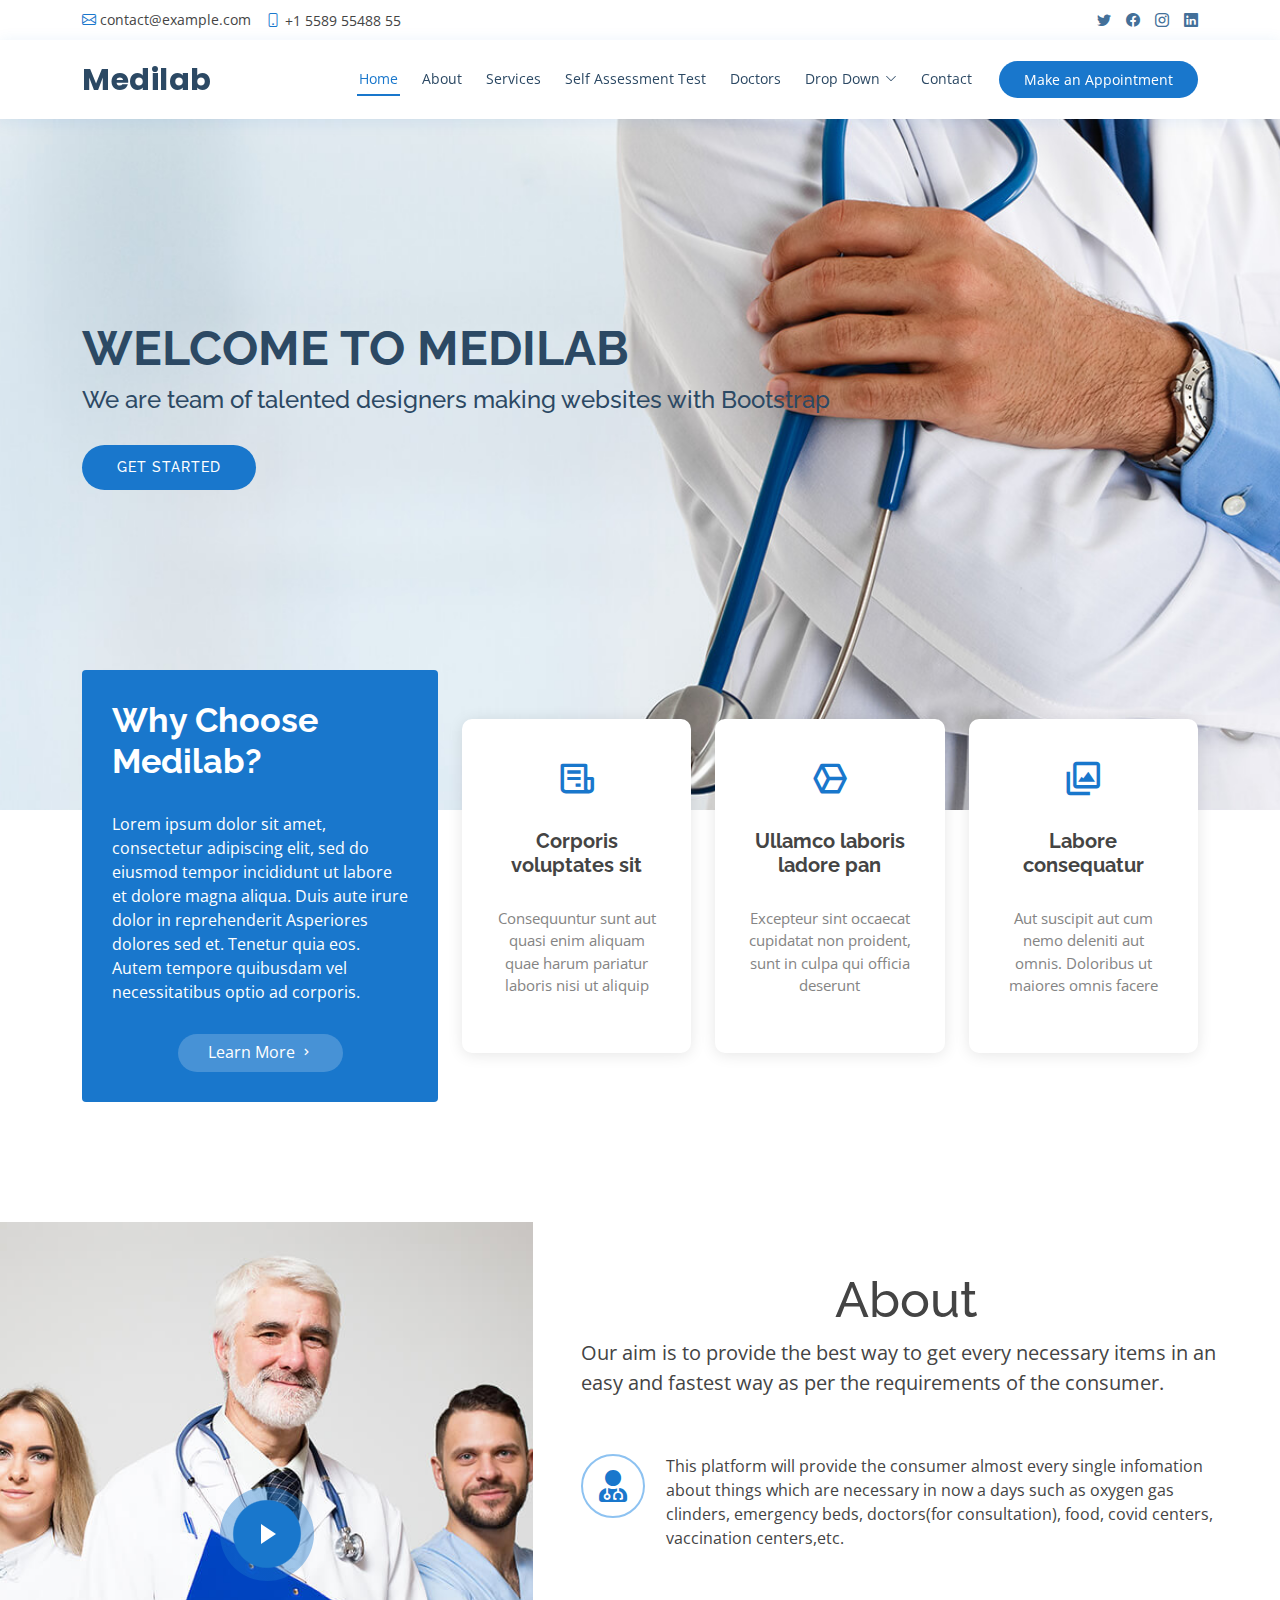
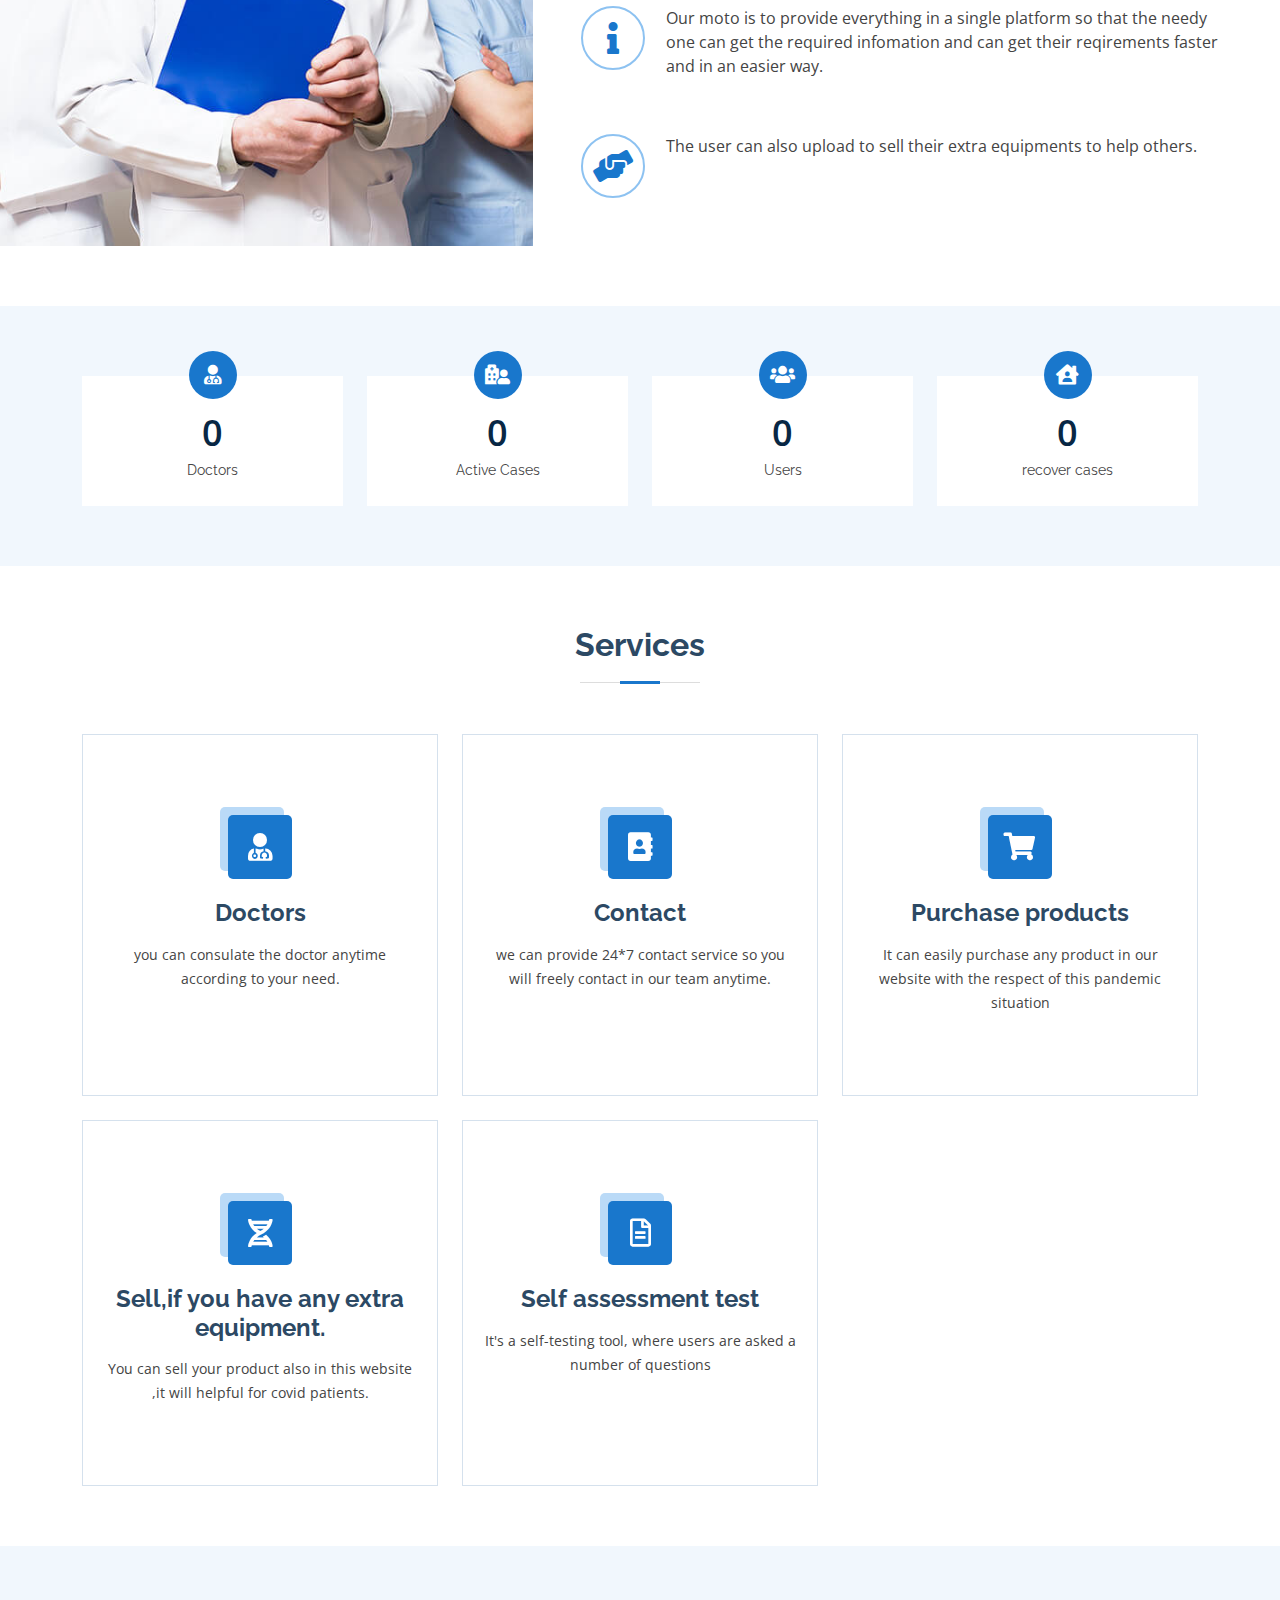
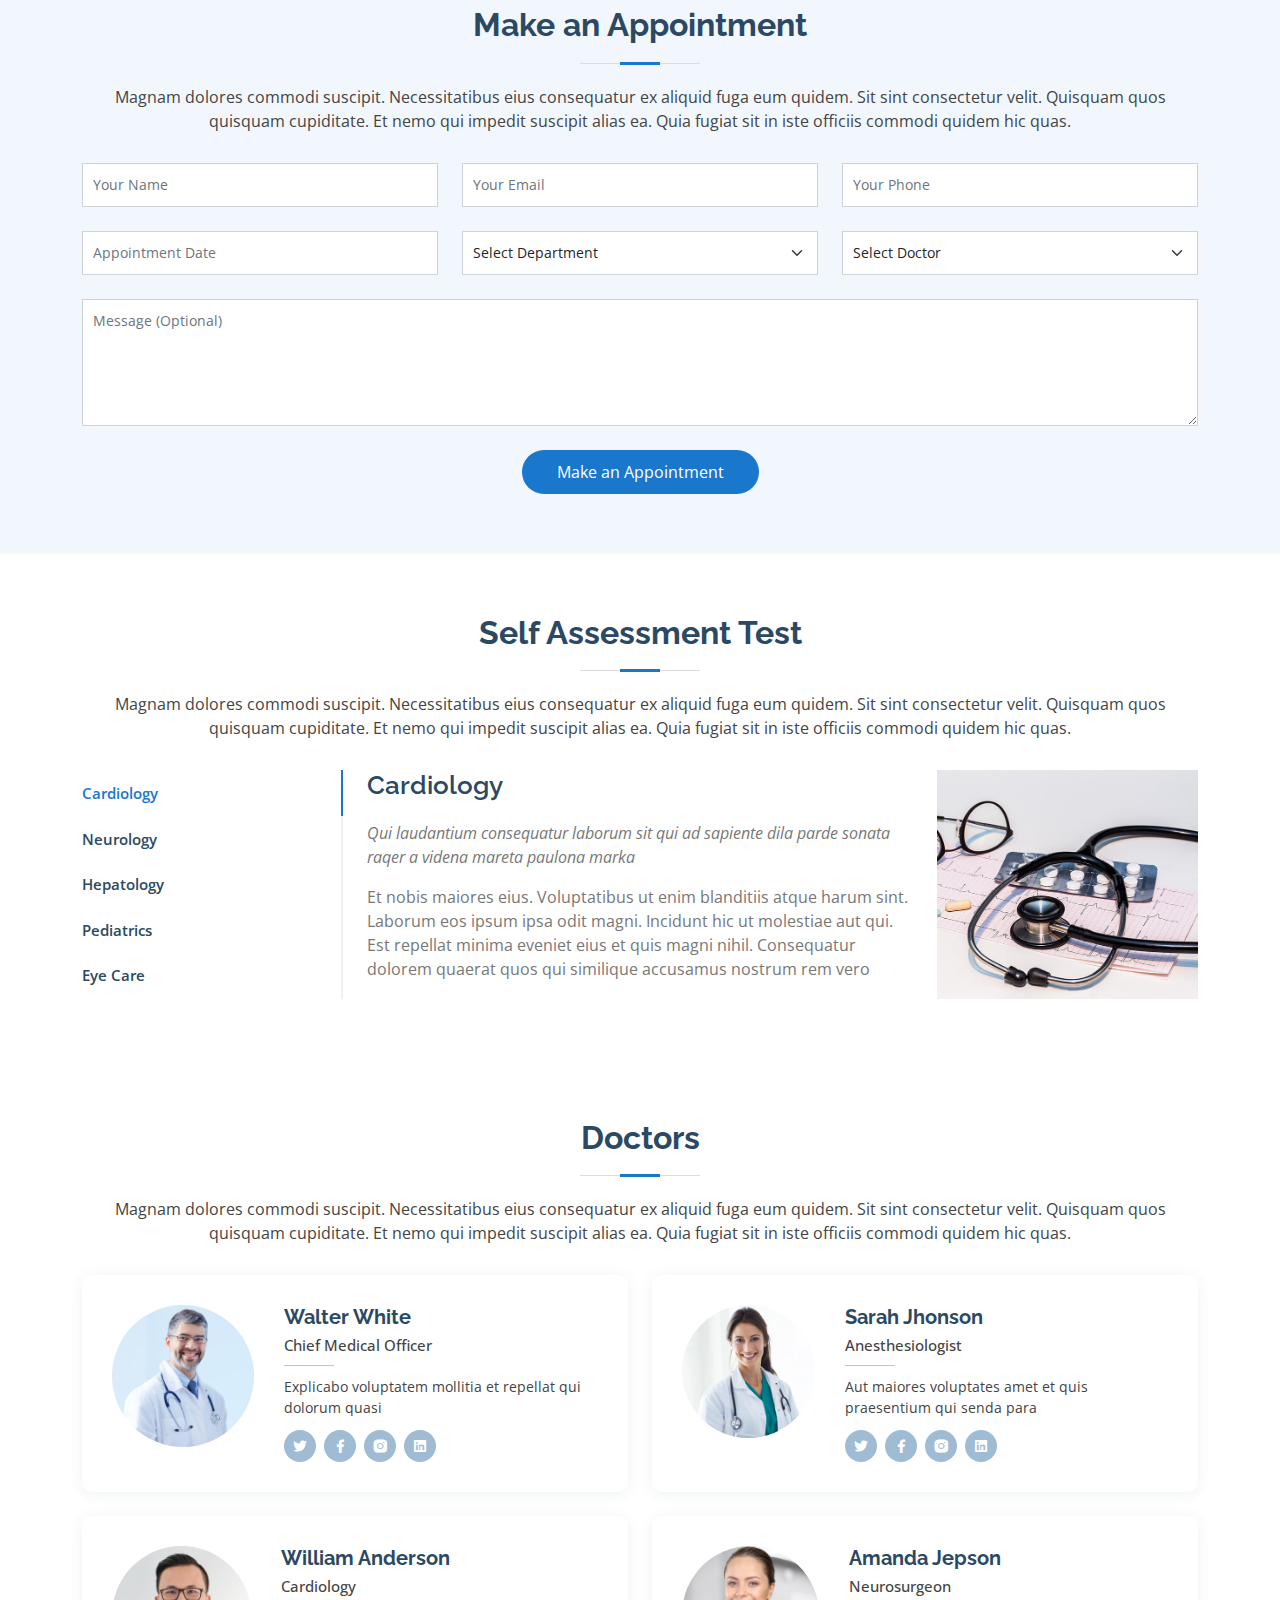
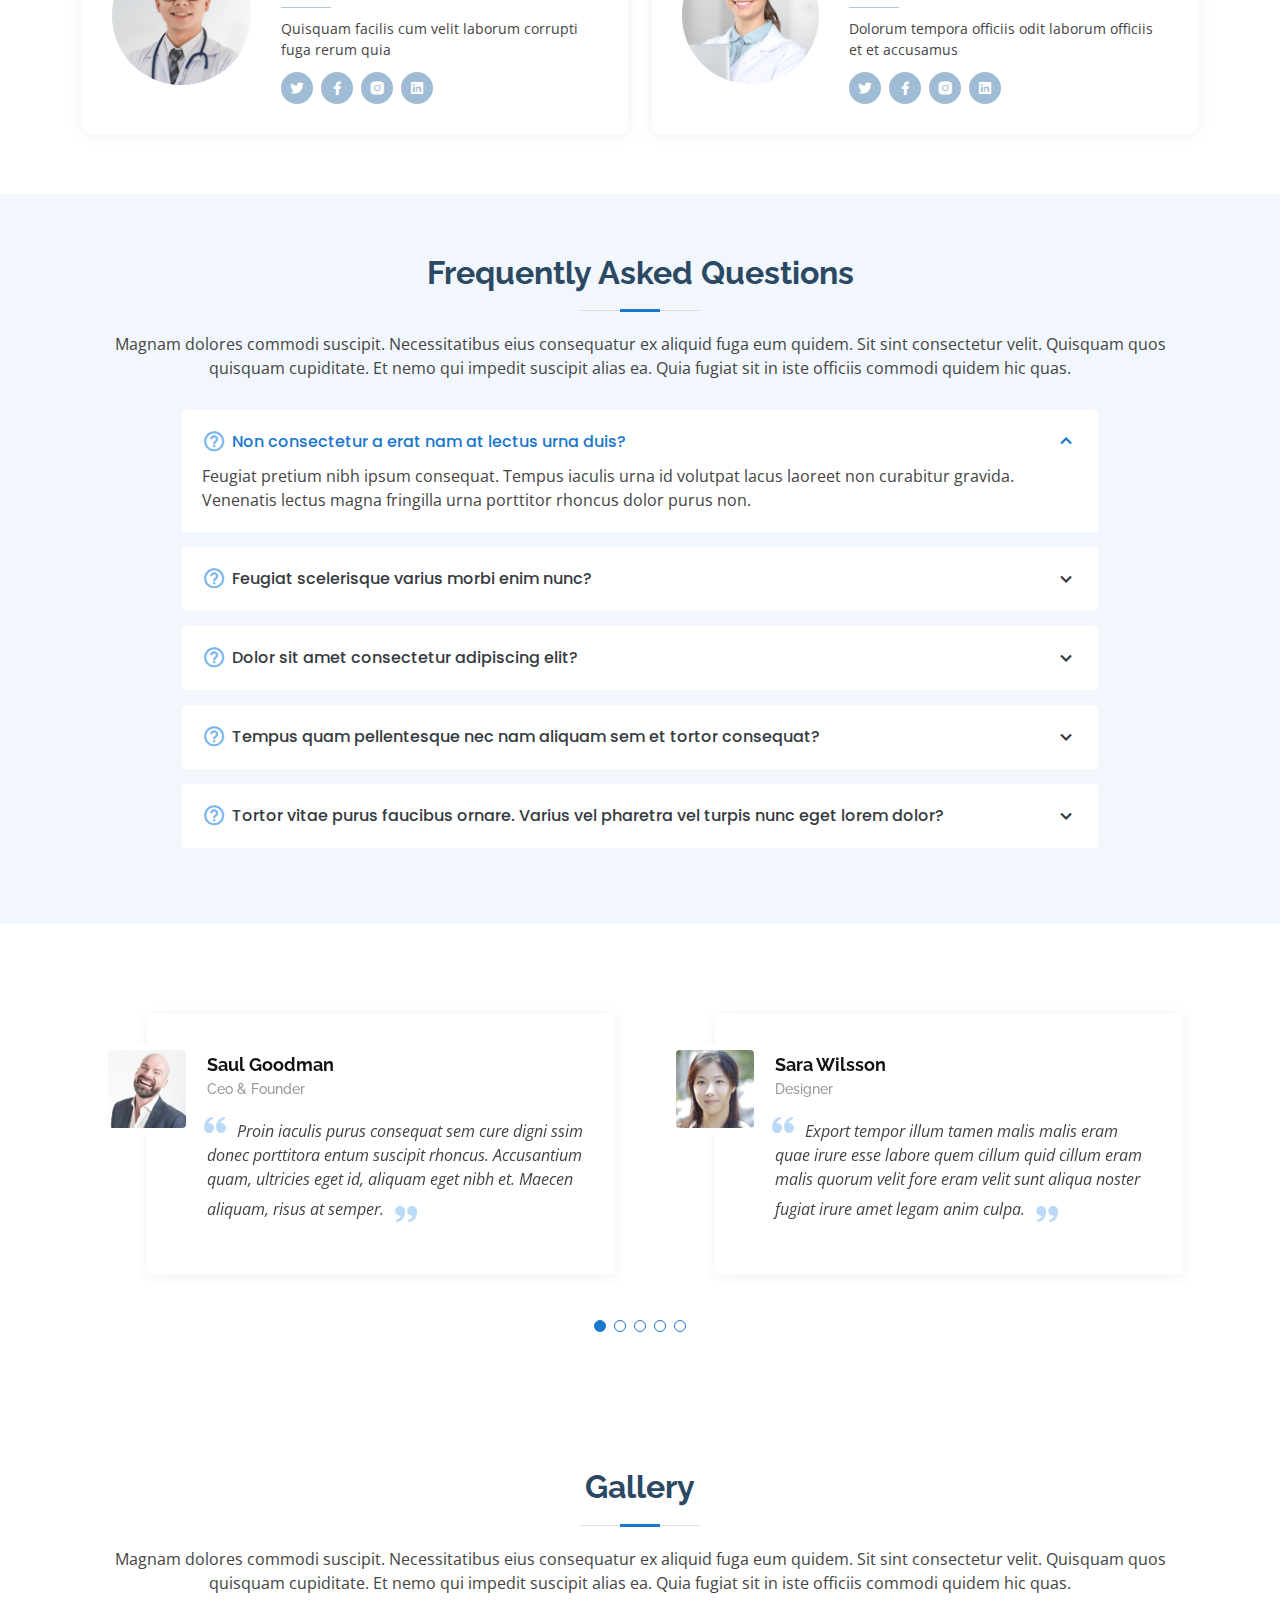
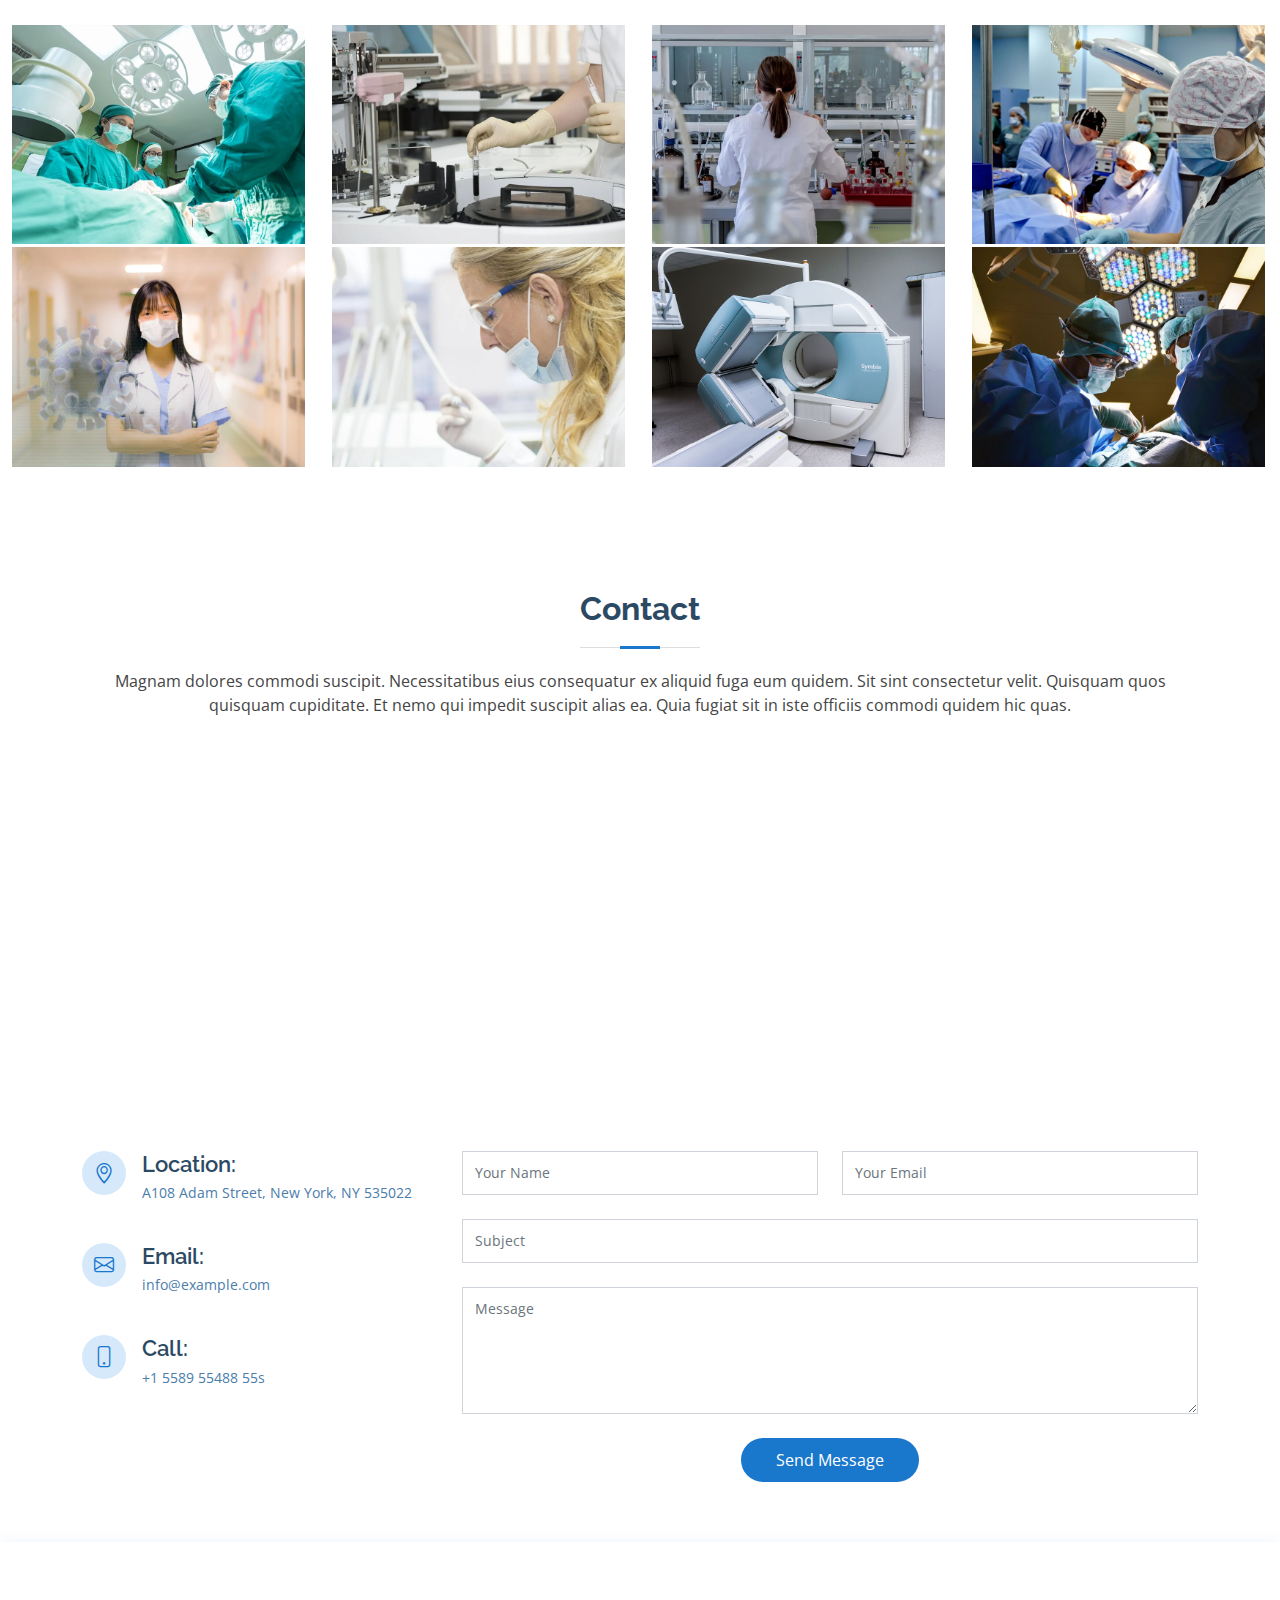
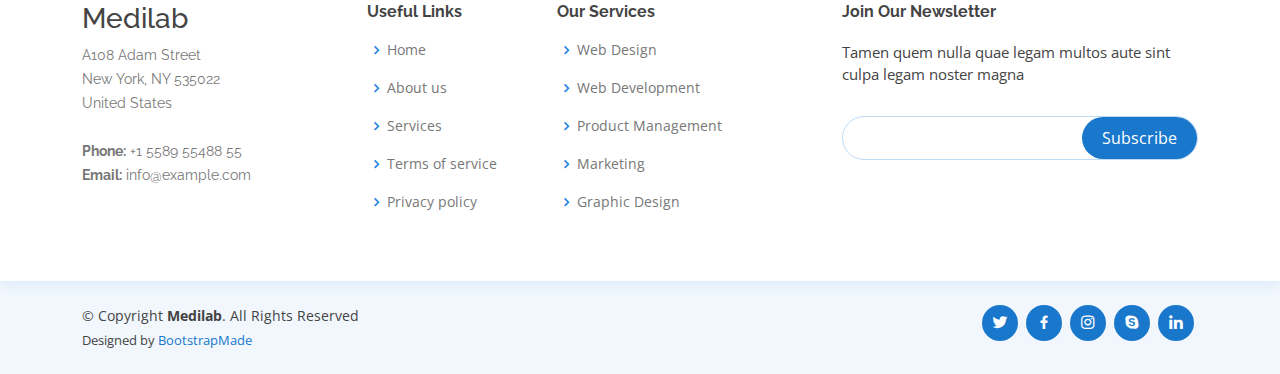
==== commit bd4c3316: "this is project" ====
--- a/index.html
+++ b/index.html
@@ -10,13 +10,11 @@
   <meta content="" name="keywords">
 
   <!-- Favicons -->
-  <link href="assets/img/cnmelogo.jpg" rel="icon">
+  <link href="assets/img/favicon.png" rel="icon">
   <link href="assets/img/apple-touch-icon.png" rel="apple-touch-icon">
 
   <!-- Google Fonts -->
-  <link
-    href="https://fonts.googleapis.com/css?family=Open+Sans:300,300i,400,400i,600,600i,700,700i|Raleway:300,300i,400,400i,500,500i,600,600i,700,700i|Poppins:300,300i,400,400i,500,500i,600,600i,700,700i"
-    rel="stylesheet">
+  <link href="https://fonts.googleapis.com/css?family=Open+Sans:300,300i,400,400i,600,600i,700,700i|Raleway:300,300i,400,400i,500,500i,600,600i,700,700i|Poppins:300,300i,400,400i,500,500i,600,600i,700,700i" rel="stylesheet">
 
   <!-- Vendor CSS Files -->
   <link href="assets/vendor/animate.css/animate.min.css" rel="stylesheet">
@@ -70,12 +68,12 @@
           <li><a class="nav-link scrollto active" href="#hero">Home</a></li>
           <li><a class="nav-link scrollto" href="#about">About</a></li>
           <li><a class="nav-link scrollto" href="#services">Services</a></li>
-          <li><a class="nav-link scrollto" href="#departments">Departments</a></li>
+          <li><a class="nav-link scrollto" href="#departments">Self Assessment Test</a></li>
           <li><a class="nav-link scrollto" href="#doctors">Doctors</a></li>
-          <li class="dropdown"><a href="#"><span>Purchase Products</span> <i class="bi bi-chevron-down"></i></a>
+          <li class="dropdown"><a href="#"><span>Drop Down</span> <i class="bi bi-chevron-down"></i></a>
             <ul>
-              <li><a href="#">Organization Product</a></li>
-              <!-- <li class="dropdown"><a href="#"><span>Deep Drop Down</span> <i class="bi bi-chevron-right"></i></a>
+              <li><a href="#">Drop Down 1</a></li>
+              <li class="dropdown"><a href="#"><span>Deep Drop Down</span> <i class="bi bi-chevron-right"></i></a>
                 <ul>
                   <li><a href="#">Deep Drop Down 1</a></li>
                   <li><a href="#">Deep Drop Down 2</a></li>
@@ -83,18 +81,18 @@
                   <li><a href="#">Deep Drop Down 4</a></li>
                   <li><a href="#">Deep Drop Down 5</a></li>
                 </ul>
-              </li> -->
-              <li><a href="#">Individual Product</a></li>
+              </li>
+              <li><a href="#">Drop Down 2</a></li>
+              <li><a href="#">Drop Down 3</a></li>
+              <li><a href="#">Drop Down 4</a></li>
             </ul>
           </li>
-          <li><a class="nav-link" href="./Login.html">Login</a></li>
           <li><a class="nav-link scrollto" href="#contact">Contact</a></li>
         </ul>
         <i class="bi bi-list mobile-nav-toggle"></i>
       </nav><!-- .navbar -->
 
-      <a href="#appointment" class="appointment-btn scrollto"><span class="d-none d-md-inline">Make an</span>
-        Appointment</a>
+      <a href="#appointment" class="appointment-btn scrollto"><span class="d-none d-md-inline">Make an</span> Appointment</a>
 
     </div>
   </header><!-- End Header -->
@@ -119,10 +117,8 @@
             <div class="content">
               <h3>Why Choose Medilab?</h3>
               <p>
-                Lorem ipsum dolor sit amet, consectetur adipiscing elit, sed do eiusmod tempor incididunt ut labore et
-                dolore magna aliqua. Duis aute irure dolor in reprehenderit
-                Asperiores dolores sed et. Tenetur quia eos. Autem tempore quibusdam vel necessitatibus optio ad
-                corporis.
+                Lorem ipsum dolor sit amet, consectetur adipiscing elit, sed do eiusmod tempor incididunt ut labore et dolore magna aliqua. Duis aute irure dolor in reprehenderit
+                Asperiores dolores sed et. Tenetur quia eos. Autem tempore quibusdam vel necessitatibus optio ad corporis.
               </p>
               <div class="text-center">
                 <a href="#" class="more-btn">Learn More <i class="bx bx-chevron-right"></i></a>
@@ -170,32 +166,26 @@
             <a href="https://www.youtube.com/watch?v=jDDaplaOz7Q" class="glightbox play-btn mb-4"></a>
           </div>
 
-          <div
-            class="col-xl-7 col-lg-6 icon-boxes d-flex flex-column align-items-stretch justify-content-center py-5 px-lg-5">
-            <h3>Enim quis est voluptatibus aliquid consequatur fugiat</h3>
-            <p>Esse voluptas cumque vel exercitationem. Reiciendis est hic accusamus. Non ipsam et sed minima temporibus
-              laudantium. Soluta voluptate sed facere corporis dolores excepturi. Libero laboriosam sint et id nulla
-              tenetur. Suscipit aut voluptate.</p>
+          <div class="col-xl-7 col-lg-6 icon-boxes d-flex flex-column align-items-stretch justify-content-center py-5 px-lg-5">
+            <h2 style="text-align: center; font-size: 50px;">About</h2>
+            <p style="font-size: 20px;">Our aim is to provide the best way to get every necessary items in an easy and fastest way as per the requirements of the consumer.</p>
 
             <div class="icon-box">
-              <div class="icon"><i class="bx bx-fingerprint"></i></div>
-              <h4 class="title"><a href="">Lorem Ipsum</a></h4>
-              <p class="description">Voluptatum deleniti atque corrupti quos dolores et quas molestias excepturi sint
-                occaecati cupiditate non provident</p>
+              <div class="icon"><i class="fas fa-user-md"></i></div>
+              <!-- <h4 class="title"><a href="">Lorem Ipsum</a></h4> -->
+              <p class="description" style="font-size:16px;">This platform will provide the consumer almost every single infomation about things which are necessary in now a days such as oxygen gas clinders, emergency beds, doctors(for consultation), food, covid centers, vaccination centers,etc.</p>
             </div>
 
             <div class="icon-box">
-              <div class="icon"><i class="bx bx-gift"></i></div>
-              <h4 class="title"><a href="">Nemo Enim</a></h4>
-              <p class="description">At vero eos et accusamus et iusto odio dignissimos ducimus qui blanditiis
-                praesentium voluptatum deleniti atque</p>
+              <div class="icon"><i class="fas fa-info"></i></div>
+              <!-- <h4 class="title"><a href="">Nemo Enim</a></h4> -->
+              <p class="description" style="font-size: 16px;">Our moto is to provide everything in a single platform so that the needy one can get the required infomation and can get their reqirements faster and in an easier way.</p>
             </div>
 
             <div class="icon-box">
-              <div class="icon"><i class="bx bx-atom"></i></div>
-              <h4 class="title"><a href="">Dine Pad</a></h4>
-              <p class="description">Explicabo est voluptatum asperiores consequatur magnam. Et veritatis odit. Sunt aut
-                deserunt minus aut eligendi omnis</p>
+              <div class="icon"><i class="fas fa-hands-helping"></i></div>
+              <!-- <h4 class="title"><a href="">Dine Pad</a></h4> -->
+              <p class="description" style="font-size: 16px;">The user can also upload to sell their extra equipments to help others.</p>
             </div>
 
           </div>
@@ -211,38 +201,34 @@
         <div class="row">
 
           <div class="col-lg-3 col-md-6">
-            <div class="count-box">
+            <div class="count-box align-items-center justify-content-center" >
               <i class="fas fa-user-md"></i>
-              <span data-purecounter-start="0" data-purecounter-end="85" data-purecounter-duration="1"
-                class="purecounter"></span>
+              <span data-purecounter-start="0" data-purecounter-end="85" data-purecounter-duration="1" class="purecounter"></span>
               <p>Doctors</p>
             </div>
           </div>
 
           <div class="col-lg-3 col-md-6 mt-5 mt-md-0">
             <div class="count-box">
-              <i class="far fa-hospital"></i>
-              <span data-purecounter-start="0" data-purecounter-end="18" data-purecounter-duration="1"
-                class="purecounter"></span>
-              <p>Departments</p>
+              <i class="fas fa-hospital-user"></i>
+              <span data-purecounter-start="0" data-purecounter-end="18" data-purecounter-duration="1" class="purecounter"></span>
+              <p>Active Cases</p>
+            </div>
+          </div>
+
+          <div class="col-lg-3 col-md-6 mt-5 mt-lg-0">
+            <div class="count-box align-items-center justify-content-center mx-auto">
+              <i class="fas fa-users"></i>
+              <span data-purecounter-start="0" data-purecounter-end="12" data-purecounter-duration="1" class="purecounter" style="text-align: center;"></span>
+              <p>Users</p>
             </div>
           </div>
 
           <div class="col-lg-3 col-md-6 mt-5 mt-lg-0">
             <div class="count-box">
-              <i class="fas fa-flask"></i>
-              <span data-purecounter-start="0" data-purecounter-end="12" data-purecounter-duration="1"
-                class="purecounter"></span>
-              <p>Research Labs</p>
-            </div>
-          </div>
-
-          <div class="col-lg-3 col-md-6 mt-5 mt-lg-0">
-            <div class="count-box">
-              <i class="fas fa-award"></i>
-              <span data-purecounter-start="0" data-purecounter-end="150" data-purecounter-duration="1"
-                class="purecounter"></span>
-              <p>Awards</p>
+              <i class="fas fa-house-user"></i>
+              <span data-purecounter-start="0" data-purecounter-end="150" data-purecounter-duration="1" class="purecounter"></span>
+              <p>recover cases</p>
             </div>
           </div>
 
@@ -257,59 +243,57 @@
 
         <div class="section-title">
           <h2>Services</h2>
-          <p>Magnam dolores commodi suscipit. Necessitatibus eius consequatur ex aliquid fuga eum quidem. Sit sint
-            consectetur velit. Quisquam quos quisquam cupiditate. Et nemo qui impedit suscipit alias ea. Quia fugiat sit
-            in iste officiis commodi quidem hic quas.</p>
+          
         </div>
 
         <div class="row">
           <div class="col-lg-4 col-md-6 d-flex align-items-stretch">
             <div class="icon-box">
-              <div class="icon"><i class="fas fa-heartbeat"></i></div>
-              <h4><a href="">Lorem Ipsum</a></h4>
-              <p>Voluptatum deleniti atque corrupti quos dolores et quas molestias excepturi</p>
+              <div class="icon"><i class="fas fa-user-md"></i></div>
+              <h4><a href="">Doctors</a></h4>
+              <p>you can consulate the doctor anytime according to your need. </p>
             </div>
           </div>
 
           <div class="col-lg-4 col-md-6 d-flex align-items-stretch mt-4 mt-md-0">
             <div class="icon-box">
-              <div class="icon"><i class="fas fa-pills"></i></div>
-              <h4><a href="">Sed ut perspiciatis</a></h4>
-              <p>Duis aute irure dolor in reprehenderit in voluptate velit esse cillum dolore</p>
+              <div class="icon"><i class="fas fa-address-book"></i></div>
+              <h4><a href="">Contact</a></h4>
+              <p>we can provide 24*7 contact service so you will freely contact in our team anytime.</p>
             </div>
           </div>
 
           <div class="col-lg-4 col-md-6 d-flex align-items-stretch mt-4 mt-lg-0">
             <div class="icon-box">
-              <div class="icon"><i class="fas fa-hospital-user"></i></div>
-              <h4><a href="">Magni Dolores</a></h4>
-              <p>Excepteur sint occaecat cupidatat non proident, sunt in culpa qui officia</p>
+              <div class="icon"><i class="fas fa-shopping-cart"></i></div>
+              <h4><a href="">Purchase products</a></h4>
+              <p>It can easily purchase any product in our website with the respect of this pandemic situation </p>
             </div>
           </div>
 
           <div class="col-lg-4 col-md-6 d-flex align-items-stretch mt-4">
             <div class="icon-box">
               <div class="icon"><i class="fas fa-dna"></i></div>
-              <h4><a href="">Nemo Enim</a></h4>
-              <p>At vero eos et accusamus et iusto odio dignissimos ducimus qui blanditiis</p>
+              <h4><a href="">Sell,if you have any extra equipment.</a></h4>
+              <p>You can sell your product also in this website ,it will helpful for covid patients.</p>
             </div>
           </div>
 
           <div class="col-lg-4 col-md-6 d-flex align-items-stretch mt-4">
             <div class="icon-box">
-              <div class="icon"><i class="fas fa-wheelchair"></i></div>
-              <h4><a href="">Dele cardo</a></h4>
-              <p>Quis consequatur saepe eligendi voluptatem consequatur dolor consequuntur</p>
-            </div>
-          </div>
-
-          <div class="col-lg-4 col-md-6 d-flex align-items-stretch mt-4">
+              <div class="icon"><i class="far fa-file-alt"></i></div>
+              <h4><a href="">Self assessment test</a></h4>
+              <p>It's a self-testing tool, where users are asked a number of questions</p>
+            </div>
+          </div>
+
+          <!-- <div class="col-lg-4 col-md-6 d-flex align-items-stretch mt-4">
             <div class="icon-box">
               <div class="icon"><i class="fas fa-notes-medical"></i></div>
               <h4><a href="">Divera don</a></h4>
               <p>Modi nostrum vel laborum. Porro fugit error sit minus sapiente sit aspernatur</p>
             </div>
-          </div>
+          </div> -->
 
         </div>
 
@@ -322,33 +306,27 @@
 
         <div class="section-title">
           <h2>Make an Appointment</h2>
-          <p>Magnam dolores commodi suscipit. Necessitatibus eius consequatur ex aliquid fuga eum quidem. Sit sint
-            consectetur velit. Quisquam quos quisquam cupiditate. Et nemo qui impedit suscipit alias ea. Quia fugiat sit
-            in iste officiis commodi quidem hic quas.</p>
+          <p>Magnam dolores commodi suscipit. Necessitatibus eius consequatur ex aliquid fuga eum quidem. Sit sint consectetur velit. Quisquam quos quisquam cupiditate. Et nemo qui impedit suscipit alias ea. Quia fugiat sit in iste officiis commodi quidem hic quas.</p>
         </div>
 
         <form action="forms/appointment.php" method="post" role="form" class="php-email-form">
           <div class="row">
             <div class="col-md-4 form-group">
-              <input type="text" name="name" class="form-control" id="name" placeholder="Your Name" data-rule="minlen:4"
-                data-msg="Please enter at least 4 chars">
+              <input type="text" name="name" class="form-control" id="name" placeholder="Your Name" data-rule="minlen:4" data-msg="Please enter at least 4 chars">
               <div class="validate"></div>
             </div>
             <div class="col-md-4 form-group mt-3 mt-md-0">
-              <input type="email" class="form-control" name="email" id="email" placeholder="Your Email"
-                data-rule="email" data-msg="Please enter a valid email">
+              <input type="email" class="form-control" name="email" id="email" placeholder="Your Email" data-rule="email" data-msg="Please enter a valid email">
               <div class="validate"></div>
             </div>
             <div class="col-md-4 form-group mt-3 mt-md-0">
-              <input type="tel" class="form-control" name="phone" id="phone" placeholder="Your Phone"
-                data-rule="minlen:4" data-msg="Please enter at least 4 chars">
+              <input type="tel" class="form-control" name="phone" id="phone" placeholder="Your Phone" data-rule="minlen:4" data-msg="Please enter at least 4 chars">
               <div class="validate"></div>
             </div>
           </div>
           <div class="row">
             <div class="col-md-4 form-group mt-3">
-              <input type="datetime" name="date" class="form-control datepicker" id="date"
-                placeholder="Appointment Date" data-rule="minlen:4" data-msg="Please enter at least 4 chars">
+              <input type="datetime" name="date" class="form-control datepicker" id="date" placeholder="Appointment Date" data-rule="minlen:4" data-msg="Please enter at least 4 chars">
               <div class="validate"></div>
             </div>
             <div class="col-md-4 form-group mt-3">
@@ -391,10 +369,8 @@
       <div class="container">
 
         <div class="section-title">
-          <h2>Departments</h2>
-          <p>Magnam dolores commodi suscipit. Necessitatibus eius consequatur ex aliquid fuga eum quidem. Sit sint
-            consectetur velit. Quisquam quos quisquam cupiditate. Et nemo qui impedit suscipit alias ea. Quia fugiat sit
-            in iste officiis commodi quidem hic quas.</p>
+          <h2>Self Assessment Test</h2>
+          <p>Magnam dolores commodi suscipit. Necessitatibus eius consequatur ex aliquid fuga eum quidem. Sit sint consectetur velit. Quisquam quos quisquam cupiditate. Et nemo qui impedit suscipit alias ea. Quia fugiat sit in iste officiis commodi quidem hic quas.</p>
         </div>
 
         <div class="row">
@@ -423,11 +399,8 @@
                 <div class="row">
                   <div class="col-lg-8 details order-2 order-lg-1">
                     <h3>Cardiology</h3>
-                    <p class="fst-italic">Qui laudantium consequatur laborum sit qui ad sapiente dila parde sonata raqer
-                      a videna mareta paulona marka</p>
-                    <p>Et nobis maiores eius. Voluptatibus ut enim blanditiis atque harum sint. Laborum eos ipsum ipsa
-                      odit magni. Incidunt hic ut molestiae aut qui. Est repellat minima eveniet eius et quis magni
-                      nihil. Consequatur dolorem quaerat quos qui similique accusamus nostrum rem vero</p>
+                    <p class="fst-italic">Qui laudantium consequatur laborum sit qui ad sapiente dila parde sonata raqer a videna mareta paulona marka</p>
+                    <p>Et nobis maiores eius. Voluptatibus ut enim blanditiis atque harum sint. Laborum eos ipsum ipsa odit magni. Incidunt hic ut molestiae aut qui. Est repellat minima eveniet eius et quis magni nihil. Consequatur dolorem quaerat quos qui similique accusamus nostrum rem vero</p>
                   </div>
                   <div class="col-lg-4 text-center order-1 order-lg-2">
                     <img src="assets/img/departments-1.jpg" alt="" class="img-fluid">
@@ -438,11 +411,8 @@
                 <div class="row">
                   <div class="col-lg-8 details order-2 order-lg-1">
                     <h3>Et blanditiis nemo veritatis excepturi</h3>
-                    <p class="fst-italic">Qui laudantium consequatur laborum sit qui ad sapiente dila parde sonata raqer
-                      a videna mareta paulona marka</p>
-                    <p>Ea ipsum voluptatem consequatur quis est. Illum error ullam omnis quia et reiciendis sunt sunt
-                      est. Non aliquid repellendus itaque accusamus eius et velit ipsa voluptates. Optio nesciunt eaque
-                      beatae accusamus lerode pakto madirna desera vafle de nideran pal</p>
+                    <p class="fst-italic">Qui laudantium consequatur laborum sit qui ad sapiente dila parde sonata raqer a videna mareta paulona marka</p>
+                    <p>Ea ipsum voluptatem consequatur quis est. Illum error ullam omnis quia et reiciendis sunt sunt est. Non aliquid repellendus itaque accusamus eius et velit ipsa voluptates. Optio nesciunt eaque beatae accusamus lerode pakto madirna desera vafle de nideran pal</p>
                   </div>
                   <div class="col-lg-4 text-center order-1 order-lg-2">
                     <img src="assets/img/departments-2.jpg" alt="" class="img-fluid">
@@ -453,11 +423,8 @@
                 <div class="row">
                   <div class="col-lg-8 details order-2 order-lg-1">
                     <h3>Impedit facilis occaecati odio neque aperiam sit</h3>
-                    <p class="fst-italic">Eos voluptatibus quo. Odio similique illum id quidem non enim fuga. Qui natus
-                      non sunt dicta dolor et. In asperiores velit quaerat perferendis aut</p>
-                    <p>Iure officiis odit rerum. Harum sequi eum illum corrupti culpa veritatis quisquam. Neque
-                      necessitatibus illo rerum eum ut. Commodi ipsam minima molestiae sed laboriosam a iste odio. Earum
-                      odit nesciunt fugiat sit ullam. Soluta et harum voluptatem optio quae</p>
+                    <p class="fst-italic">Eos voluptatibus quo. Odio similique illum id quidem non enim fuga. Qui natus non sunt dicta dolor et. In asperiores velit quaerat perferendis aut</p>
+                    <p>Iure officiis odit rerum. Harum sequi eum illum corrupti culpa veritatis quisquam. Neque necessitatibus illo rerum eum ut. Commodi ipsam minima molestiae sed laboriosam a iste odio. Earum odit nesciunt fugiat sit ullam. Soluta et harum voluptatem optio quae</p>
                   </div>
                   <div class="col-lg-4 text-center order-1 order-lg-2">
                     <img src="assets/img/departments-3.jpg" alt="" class="img-fluid">
@@ -468,11 +435,8 @@
                 <div class="row">
                   <div class="col-lg-8 details order-2 order-lg-1">
                     <h3>Fuga dolores inventore laboriosam ut est accusamus laboriosam dolore</h3>
-                    <p class="fst-italic">Totam aperiam accusamus. Repellat consequuntur iure voluptas iure porro quis
-                      delectus</p>
-                    <p>Eaque consequuntur consequuntur libero expedita in voluptas. Nostrum ipsam necessitatibus aliquam
-                      fugiat debitis quis velit. Eum ex maxime error in consequatur corporis atque. Eligendi asperiores
-                      sed qui veritatis aperiam quia a laborum inventore</p>
+                    <p class="fst-italic">Totam aperiam accusamus. Repellat consequuntur iure voluptas iure porro quis delectus</p>
+                    <p>Eaque consequuntur consequuntur libero expedita in voluptas. Nostrum ipsam necessitatibus aliquam fugiat debitis quis velit. Eum ex maxime error in consequatur corporis atque. Eligendi asperiores sed qui veritatis aperiam quia a laborum inventore</p>
                   </div>
                   <div class="col-lg-4 text-center order-1 order-lg-2">
                     <img src="assets/img/departments-4.jpg" alt="" class="img-fluid">
@@ -484,9 +448,7 @@
                   <div class="col-lg-8 details order-2 order-lg-1">
                     <h3>Est eveniet ipsam sindera pad rone matrelat sando reda</h3>
                     <p class="fst-italic">Omnis blanditiis saepe eos autem qui sunt debitis porro quia.</p>
-                    <p>Exercitationem nostrum omnis. Ut reiciendis repudiandae minus. Omnis recusandae ut non quam ut
-                      quod eius qui. Ipsum quia odit vero atque qui quibusdam amet. Occaecati sed est sint aut vitae
-                      molestiae voluptate vel</p>
+                    <p>Exercitationem nostrum omnis. Ut reiciendis repudiandae minus. Omnis recusandae ut non quam ut quod eius qui. Ipsum quia odit vero atque qui quibusdam amet. Occaecati sed est sint aut vitae molestiae voluptate vel</p>
                   </div>
                   <div class="col-lg-4 text-center order-1 order-lg-2">
                     <img src="assets/img/departments-5.jpg" alt="" class="img-fluid">
@@ -506,9 +468,7 @@
 
         <div class="section-title">
           <h2>Doctors</h2>
-          <!-- <p>Magnam dolores commodi suscipit. Necessitatibus eius consequatur ex aliquid fuga eum quidem. Sit sint
-            consectetur velit. Quisquam quos quisquam cupiditate. Et nemo qui impedit suscipit alias ea. Quia fugiat sit
-            in iste officiis commodi quidem hic quas.</p> -->
+          <p>Magnam dolores commodi suscipit. Necessitatibus eius consequatur ex aliquid fuga eum quidem. Sit sint consectetur velit. Quisquam quos quisquam cupiditate. Et nemo qui impedit suscipit alias ea. Quia fugiat sit in iste officiis commodi quidem hic quas.</p>
         </div>
 
         <div class="row">
@@ -517,16 +477,13 @@
             <div class="member d-flex align-items-start">
               <div class="pic"><img src="assets/img/doctors/doctors-1.jpg" class="img-fluid" alt=""></div>
               <div class="member-info">
-                <h4>Dr. Sarveshwar Sinha</h4>
-                <span>Chief Medical Officer, AIIMS</span>
-                <p>Covid-19 health care incharge and consultant</p>
-                <p>Contact : +91 011 2586 3654</p>
-                <br>
-                <p><b>For any social updates</b></p>
+                <h4>Walter White</h4>
+                <span>Chief Medical Officer</span>
+                <p>Explicabo voluptatem mollitia et repellat qui dolorum quasi</p>
                 <div class="social">
                   <a href=""><i class="ri-twitter-fill"></i></a>
-                  <!-- <a href=""><i class="ri-facebook-fill"></i></a> -->
-                  <!-- <a href=""><i class="ri-instagram-fill"></i></a> -->
+                  <a href=""><i class="ri-facebook-fill"></i></a>
+                  <a href=""><i class="ri-instagram-fill"></i></a>
                   <a href=""> <i class="ri-linkedin-box-fill"></i> </a>
                 </div>
               </div>
@@ -537,16 +494,13 @@
             <div class="member d-flex align-items-start">
               <div class="pic"><img src="assets/img/doctors/doctors-2.jpg" class="img-fluid" alt=""></div>
               <div class="member-info">
-                <h4>Dr. Neha Shrivastva</h4>
-                <span>Heart Specialist, SJH</span>
-                <p>Volunteer and Consultant at covid-19 camp in Delhi</p>
-                <p>Contact : +91 011 2586 3654</p>
-                <br>
-                <p><b>For any social updates</b></p>
+                <h4>Sarah Jhonson</h4>
+                <span>Anesthesiologist</span>
+                <p>Aut maiores voluptates amet et quis praesentium qui senda para</p>
                 <div class="social">
                   <a href=""><i class="ri-twitter-fill"></i></a>
-                  <!-- <a href=""><i class="ri-facebook-fill"></i></a>
-                  <a href=""><i class="ri-instagram-fill"></i></a> -->
+                  <a href=""><i class="ri-facebook-fill"></i></a>
+                  <a href=""><i class="ri-instagram-fill"></i></a>
                   <a href=""> <i class="ri-linkedin-box-fill"></i> </a>
                 </div>
               </div>
@@ -557,16 +511,13 @@
             <div class="member d-flex align-items-start">
               <div class="pic"><img src="assets/img/doctors/doctors-3.jpg" class="img-fluid" alt=""></div>
               <div class="member-info">
-                <h4>Dr. Ankit Chawla</h4>
-                <span>General Physician, Greater Kailash</span>
-                <p>Health Consultant</p>
-                <p>Contact : +91 011 2586 3654</p>
-                <br>
-                <p><b>For any social updates</b></p>
+                <h4>William Anderson</h4>
+                <span>Cardiology</span>
+                <p>Quisquam facilis cum velit laborum corrupti fuga rerum quia</p>
                 <div class="social">
                   <a href=""><i class="ri-twitter-fill"></i></a>
-                  <!-- <a href=""><i class="ri-facebook-fill"></i></a>
-                  <a href=""><i class="ri-instagram-fill"></i></a> -->
+                  <a href=""><i class="ri-facebook-fill"></i></a>
+                  <a href=""><i class="ri-instagram-fill"></i></a>
                   <a href=""> <i class="ri-linkedin-box-fill"></i> </a>
                 </div>
               </div>
@@ -577,16 +528,13 @@
             <div class="member d-flex align-items-start">
               <div class="pic"><img src="assets/img/doctors/doctors-4.jpg" class="img-fluid" alt=""></div>
               <div class="member-info">
-                <h4>Dr. Shruti Sharma</h4>
-                <span>General Physician, Munirka</span>
-                <p>Volunteer and Consultant at covid-19 camp in Delhi</p>
-                <p>Contact : +91 011 2586 3654</p>
-                <br>
-                <p><b>For any social updates</b></p>
+                <h4>Amanda Jepson</h4>
+                <span>Neurosurgeon</span>
+                <p>Dolorum tempora officiis odit laborum officiis et et accusamus</p>
                 <div class="social">
                   <a href=""><i class="ri-twitter-fill"></i></a>
-                  <!-- <a href=""><i class="ri-facebook-fill"></i></a>
-                  <a href=""><i class="ri-instagram-fill"></i></a> -->
+                  <a href=""><i class="ri-facebook-fill"></i></a>
+                  <a href=""><i class="ri-instagram-fill"></i></a>
                   <a href=""> <i class="ri-linkedin-box-fill"></i> </a>
                 </div>
               </div>
@@ -595,9 +543,6 @@
 
         </div>
 
-        <div class="doctoroadDiv col-2 offset-5 my-3">
-          <a class="DoctorLoadMore" href="./Doctors.html">Load More...</a>
-        </div>
       </div>
     </section><!-- End Doctors Section -->
 
@@ -607,74 +552,52 @@
 
         <div class="section-title">
           <h2>Frequently Asked Questions</h2>
-          <p>Magnam dolores commodi suscipit. Necessitatibus eius consequatur ex aliquid fuga eum quidem. Sit sint
-            consectetur velit. Quisquam quos quisquam cupiditate. Et nemo qui impedit suscipit alias ea. Quia fugiat sit
-            in iste officiis commodi quidem hic quas.</p>
+          <p>Magnam dolores commodi suscipit. Necessitatibus eius consequatur ex aliquid fuga eum quidem. Sit sint consectetur velit. Quisquam quos quisquam cupiditate. Et nemo qui impedit suscipit alias ea. Quia fugiat sit in iste officiis commodi quidem hic quas.</p>
         </div>
 
         <div class="faq-list">
           <ul>
             <li data-aos="fade-up">
-              <i class="bx bx-help-circle icon-help"></i> <a data-bs-toggle="collapse" class="collapse"
-                data-bs-target="#faq-list-1">Non consectetur a erat nam at lectus urna duis? <i
-                  class="bx bx-chevron-down icon-show"></i><i class="bx bx-chevron-up icon-close"></i></a>
+              <i class="bx bx-help-circle icon-help"></i> <a data-bs-toggle="collapse" class="collapse" data-bs-target="#faq-list-1">Non consectetur a erat nam at lectus urna duis? <i class="bx bx-chevron-down icon-show"></i><i class="bx bx-chevron-up icon-close"></i></a>
               <div id="faq-list-1" class="collapse show" data-bs-parent=".faq-list">
                 <p>
-                  Feugiat pretium nibh ipsum consequat. Tempus iaculis urna id volutpat lacus laoreet non curabitur
-                  gravida. Venenatis lectus magna fringilla urna porttitor rhoncus dolor purus non.
+                  Feugiat pretium nibh ipsum consequat. Tempus iaculis urna id volutpat lacus laoreet non curabitur gravida. Venenatis lectus magna fringilla urna porttitor rhoncus dolor purus non.
                 </p>
               </div>
             </li>
 
             <li data-aos="fade-up" data-aos-delay="100">
-              <i class="bx bx-help-circle icon-help"></i> <a data-bs-toggle="collapse" data-bs-target="#faq-list-2"
-                class="collapsed">Feugiat scelerisque varius morbi enim nunc? <i
-                  class="bx bx-chevron-down icon-show"></i><i class="bx bx-chevron-up icon-close"></i></a>
+              <i class="bx bx-help-circle icon-help"></i> <a data-bs-toggle="collapse" data-bs-target="#faq-list-2" class="collapsed">Feugiat scelerisque varius morbi enim nunc? <i class="bx bx-chevron-down icon-show"></i><i class="bx bx-chevron-up icon-close"></i></a>
               <div id="faq-list-2" class="collapse" data-bs-parent=".faq-list">
                 <p>
-                  Dolor sit amet consectetur adipiscing elit pellentesque habitant morbi. Id interdum velit laoreet id
-                  donec ultrices. Fringilla phasellus faucibus scelerisque eleifend donec pretium. Est pellentesque elit
-                  ullamcorper dignissim. Mauris ultrices eros in cursus turpis massa tincidunt dui.
+                  Dolor sit amet consectetur adipiscing elit pellentesque habitant morbi. Id interdum velit laoreet id donec ultrices. Fringilla phasellus faucibus scelerisque eleifend donec pretium. Est pellentesque elit ullamcorper dignissim. Mauris ultrices eros in cursus turpis massa tincidunt dui.
                 </p>
               </div>
             </li>
 
             <li data-aos="fade-up" data-aos-delay="200">
-              <i class="bx bx-help-circle icon-help"></i> <a data-bs-toggle="collapse" data-bs-target="#faq-list-3"
-                class="collapsed">Dolor sit amet consectetur adipiscing elit? <i
-                  class="bx bx-chevron-down icon-show"></i><i class="bx bx-chevron-up icon-close"></i></a>
+              <i class="bx bx-help-circle icon-help"></i> <a data-bs-toggle="collapse" data-bs-target="#faq-list-3" class="collapsed">Dolor sit amet consectetur adipiscing elit? <i class="bx bx-chevron-down icon-show"></i><i class="bx bx-chevron-up icon-close"></i></a>
               <div id="faq-list-3" class="collapse" data-bs-parent=".faq-list">
                 <p>
-                  Eleifend mi in nulla posuere sollicitudin aliquam ultrices sagittis orci. Faucibus pulvinar elementum
-                  integer enim. Sem nulla pharetra diam sit amet nisl suscipit. Rutrum tellus pellentesque eu tincidunt.
-                  Lectus urna duis convallis convallis tellus. Urna molestie at elementum eu facilisis sed odio morbi
-                  quis
+                  Eleifend mi in nulla posuere sollicitudin aliquam ultrices sagittis orci. Faucibus pulvinar elementum integer enim. Sem nulla pharetra diam sit amet nisl suscipit. Rutrum tellus pellentesque eu tincidunt. Lectus urna duis convallis convallis tellus. Urna molestie at elementum eu facilisis sed odio morbi quis
                 </p>
               </div>
             </li>
 
             <li data-aos="fade-up" data-aos-delay="300">
-              <i class="bx bx-help-circle icon-help"></i> <a data-bs-toggle="collapse" data-bs-target="#faq-list-4"
-                class="collapsed">Tempus quam pellentesque nec nam aliquam sem et tortor consequat? <i
-                  class="bx bx-chevron-down icon-show"></i><i class="bx bx-chevron-up icon-close"></i></a>
+              <i class="bx bx-help-circle icon-help"></i> <a data-bs-toggle="collapse" data-bs-target="#faq-list-4" class="collapsed">Tempus quam pellentesque nec nam aliquam sem et tortor consequat? <i class="bx bx-chevron-down icon-show"></i><i class="bx bx-chevron-up icon-close"></i></a>
               <div id="faq-list-4" class="collapse" data-bs-parent=".faq-list">
                 <p>
-                  Molestie a iaculis at erat pellentesque adipiscing commodo. Dignissim suspendisse in est ante in. Nunc
-                  vel risus commodo viverra maecenas accumsan. Sit amet nisl suscipit adipiscing bibendum est. Purus
-                  gravida quis blandit turpis cursus in.
+                  Molestie a iaculis at erat pellentesque adipiscing commodo. Dignissim suspendisse in est ante in. Nunc vel risus commodo viverra maecenas accumsan. Sit amet nisl suscipit adipiscing bibendum est. Purus gravida quis blandit turpis cursus in.
                 </p>
               </div>
             </li>
 
             <li data-aos="fade-up" data-aos-delay="400">
-              <i class="bx bx-help-circle icon-help"></i> <a data-bs-toggle="collapse" data-bs-target="#faq-list-5"
-                class="collapsed">Tortor vitae purus faucibus ornare. Varius vel pharetra vel turpis nunc eget lorem
-                dolor? <i class="bx bx-chevron-down icon-show"></i><i class="bx bx-chevron-up icon-close"></i></a>
+              <i class="bx bx-help-circle icon-help"></i> <a data-bs-toggle="collapse" data-bs-target="#faq-list-5" class="collapsed">Tortor vitae purus faucibus ornare. Varius vel pharetra vel turpis nunc eget lorem dolor? <i class="bx bx-chevron-down icon-show"></i><i class="bx bx-chevron-up icon-close"></i></a>
               <div id="faq-list-5" class="collapse" data-bs-parent=".faq-list">
                 <p>
-                  Laoreet sit amet cursus sit amet dictum sit amet justo. Mauris vitae ultricies leo integer malesuada
-                  nunc vel. Tincidunt eget nullam non nisi est sit amet. Turpis nunc eget lorem dolor sed. Ut venenatis
-                  tellus in metus vulputate eu scelerisque.
+                  Laoreet sit amet cursus sit amet dictum sit amet justo. Mauris vitae ultricies leo integer malesuada nunc vel. Tincidunt eget nullam non nisi est sit amet. Turpis nunc eget lorem dolor sed. Ut venenatis tellus in metus vulputate eu scelerisque.
                 </p>
               </div>
             </li>
@@ -700,8 +623,7 @@
                   <h4>Ceo &amp; Founder</h4>
                   <p>
                     <i class="bx bxs-quote-alt-left quote-icon-left"></i>
-                    Proin iaculis purus consequat sem cure digni ssim donec porttitora entum suscipit rhoncus.
-                    Accusantium quam, ultricies eget id, aliquam eget nibh et. Maecen aliquam, risus at semper.
+                    Proin iaculis purus consequat sem cure digni ssim donec porttitora entum suscipit rhoncus. Accusantium quam, ultricies eget id, aliquam eget nibh et. Maecen aliquam, risus at semper.
                     <i class="bx bxs-quote-alt-right quote-icon-right"></i>
                   </p>
                 </div>
@@ -716,8 +638,7 @@
                   <h4>Designer</h4>
                   <p>
                     <i class="bx bxs-quote-alt-left quote-icon-left"></i>
-                    Export tempor illum tamen malis malis eram quae irure esse labore quem cillum quid cillum eram malis
-                    quorum velit fore eram velit sunt aliqua noster fugiat irure amet legam anim culpa.
+                    Export tempor illum tamen malis malis eram quae irure esse labore quem cillum quid cillum eram malis quorum velit fore eram velit sunt aliqua noster fugiat irure amet legam anim culpa.
                     <i class="bx bxs-quote-alt-right quote-icon-right"></i>
                   </p>
                 </div>
@@ -732,8 +653,7 @@
                   <h4>Store Owner</h4>
                   <p>
                     <i class="bx bxs-quote-alt-left quote-icon-left"></i>
-                    Enim nisi quem export duis labore cillum quae magna enim sint quorum nulla quem veniam duis minim
-                    tempor labore quem eram duis noster aute amet eram fore quis sint minim.
+                    Enim nisi quem export duis labore cillum quae magna enim sint quorum nulla quem veniam duis minim tempor labore quem eram duis noster aute amet eram fore quis sint minim.
                     <i class="bx bxs-quote-alt-right quote-icon-right"></i>
                   </p>
                 </div>
@@ -748,8 +668,7 @@
                   <h4>Freelancer</h4>
                   <p>
                     <i class="bx bxs-quote-alt-left quote-icon-left"></i>
-                    Fugiat enim eram quae cillum dolore dolor amet nulla culpa multos export minim fugiat minim velit
-                    minim dolor enim duis veniam ipsum anim magna sunt elit fore quem dolore labore illum veniam.
+                    Fugiat enim eram quae cillum dolore dolor amet nulla culpa multos export minim fugiat minim velit minim dolor enim duis veniam ipsum anim magna sunt elit fore quem dolore labore illum veniam.
                     <i class="bx bxs-quote-alt-right quote-icon-right"></i>
                   </p>
                 </div>
@@ -764,9 +683,7 @@
                   <h4>Entrepreneur</h4>
                   <p>
                     <i class="bx bxs-quote-alt-left quote-icon-left"></i>
-                    Quis quorum aliqua sint quem legam fore sunt eram irure aliqua veniam tempor noster veniam enim
-                    culpa labore duis sunt culpa nulla illum cillum fugiat legam esse veniam culpa fore nisi cillum
-                    quid.
+                    Quis quorum aliqua sint quem legam fore sunt eram irure aliqua veniam tempor noster veniam enim culpa labore duis sunt culpa nulla illum cillum fugiat legam esse veniam culpa fore nisi cillum quid.
                     <i class="bx bxs-quote-alt-right quote-icon-right"></i>
                   </p>
                 </div>
@@ -786,9 +703,7 @@
 
         <div class="section-title">
           <h2>Gallery</h2>
-          <p>Magnam dolores commodi suscipit. Necessitatibus eius consequatur ex aliquid fuga eum quidem. Sit sint
-            consectetur velit. Quisquam quos quisquam cupiditate. Et nemo qui impedit suscipit alias ea. Quia fugiat sit
-            in iste officiis commodi quidem hic quas.</p>
+          <p>Magnam dolores commodi suscipit. Necessitatibus eius consequatur ex aliquid fuga eum quidem. Sit sint consectetur velit. Quisquam quos quisquam cupiditate. Et nemo qui impedit suscipit alias ea. Quia fugiat sit in iste officiis commodi quidem hic quas.</p>
         </div>
       </div>
 
@@ -870,16 +785,12 @@
 
         <div class="section-title">
           <h2>Contact</h2>
-          <p>Magnam dolores commodi suscipit. Necessitatibus eius consequatur ex aliquid fuga eum quidem. Sit sint
-            consectetur velit. Quisquam quos quisquam cupiditate. Et nemo qui impedit suscipit alias ea. Quia fugiat sit
-            in iste officiis commodi quidem hic quas.</p>
+          <p>Magnam dolores commodi suscipit. Necessitatibus eius consequatur ex aliquid fuga eum quidem. Sit sint consectetur velit. Quisquam quos quisquam cupiditate. Et nemo qui impedit suscipit alias ea. Quia fugiat sit in iste officiis commodi quidem hic quas.</p>
         </div>
       </div>
 
       <div>
-        <iframe style="border:0; width: 100%; height: 350px;"
-          src="https://www.google.com/maps/embed?pb=!1m14!1m8!1m3!1d12097.433213460943!2d-74.0062269!3d40.7101282!3m2!1i1024!2i768!4f13.1!3m3!1m2!1s0x0%3A0xb89d1fe6bc499443!2sDowntown+Conference+Center!5e0!3m2!1smk!2sbg!4v1539943755621"
-          frameborder="0" allowfullscreen></iframe>
+        <iframe style="border:0; width: 100%; height: 350px;" src="https://www.google.com/maps/embed?pb=!1m14!1m8!1m3!1d12097.433213460943!2d-74.0062269!3d40.7101282!3m2!1i1024!2i768!4f13.1!3m3!1m2!1s0x0%3A0xb89d1fe6bc499443!2sDowntown+Conference+Center!5e0!3m2!1smk!2sbg!4v1539943755621" frameborder="0" allowfullscreen></iframe>
       </div>
 
       <div class="container">
@@ -1020,8 +931,7 @@
   </footer><!-- End Footer -->
 
   <div id="preloader"></div>
-  <a href="#" class="back-to-top d-flex align-items-center justify-content-center"><i
-      class="bi bi-arrow-up-short"></i></a>
+  <a href="#" class="back-to-top d-flex align-items-center justify-content-center"><i class="bi bi-arrow-up-short"></i></a>
 
   <!-- Vendor JS Files -->
   <script src="assets/vendor/bootstrap/js/bootstrap.bundle.min.js"></script>
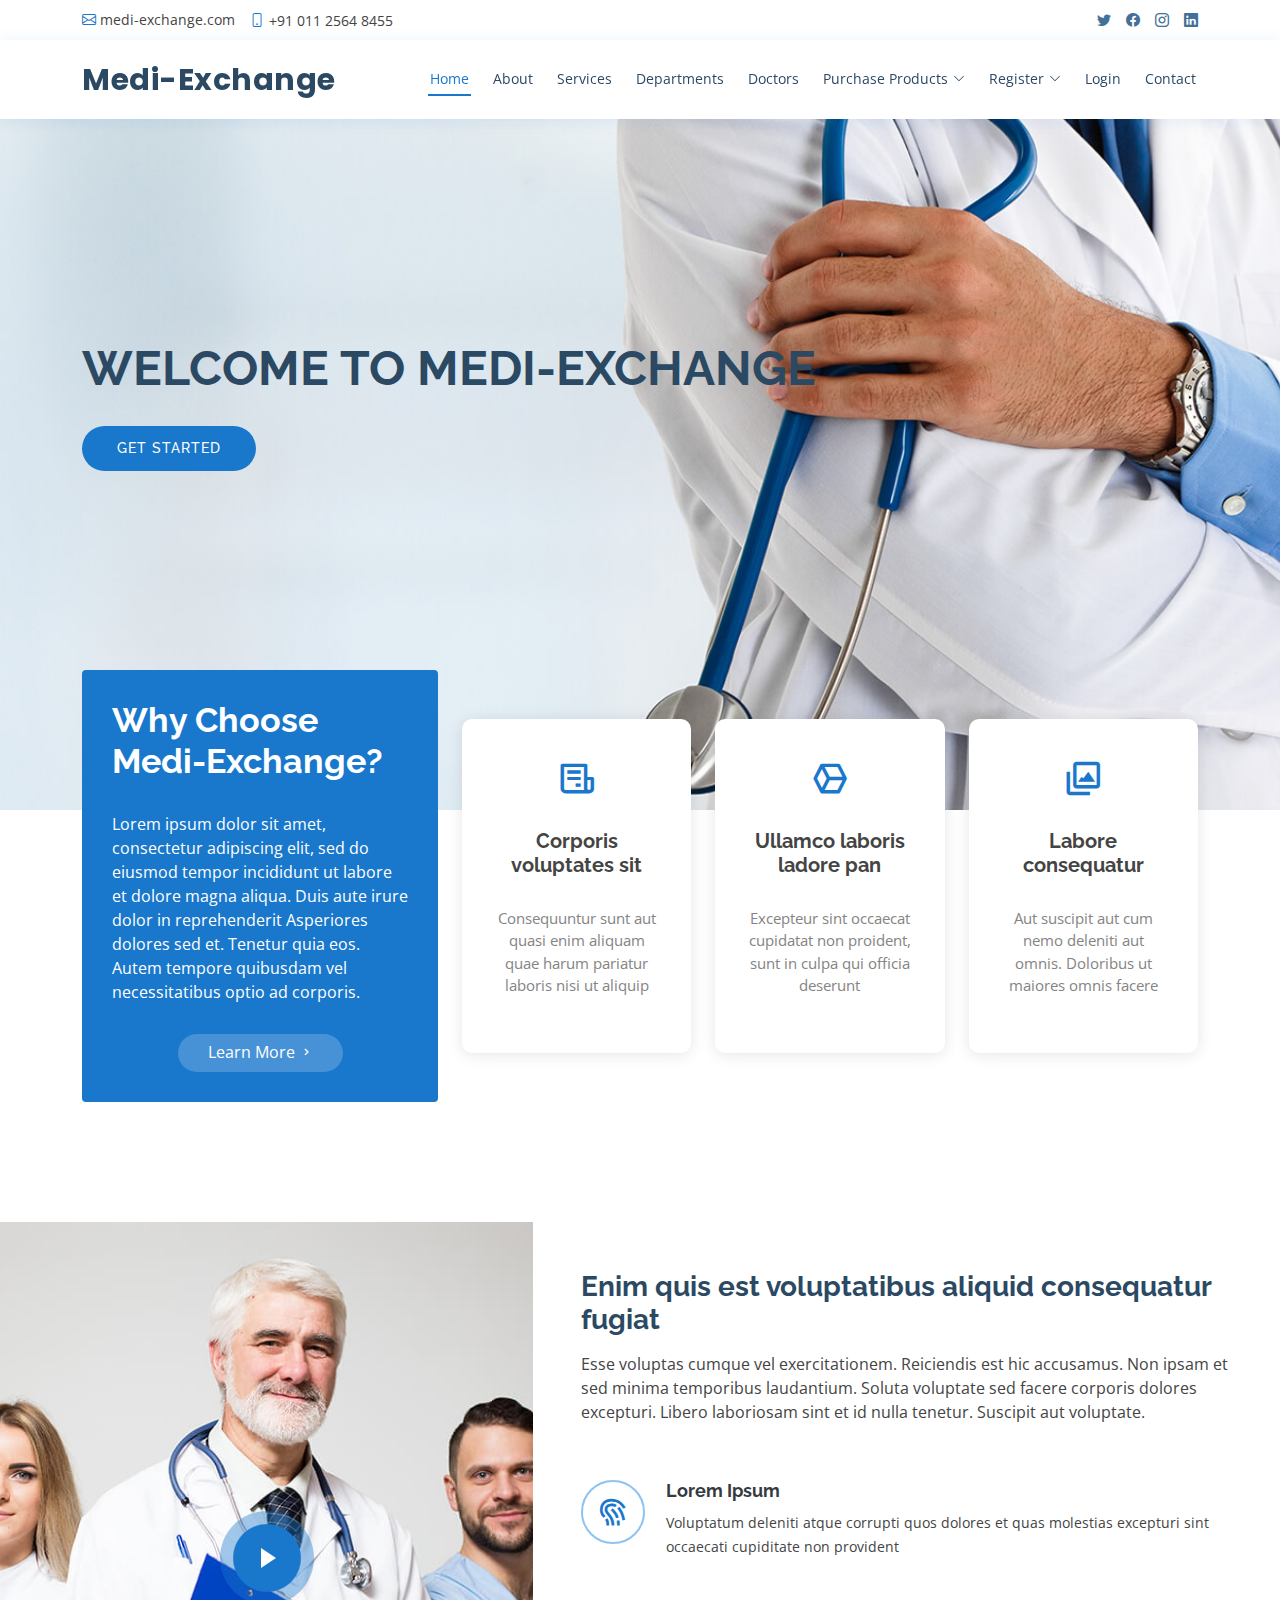
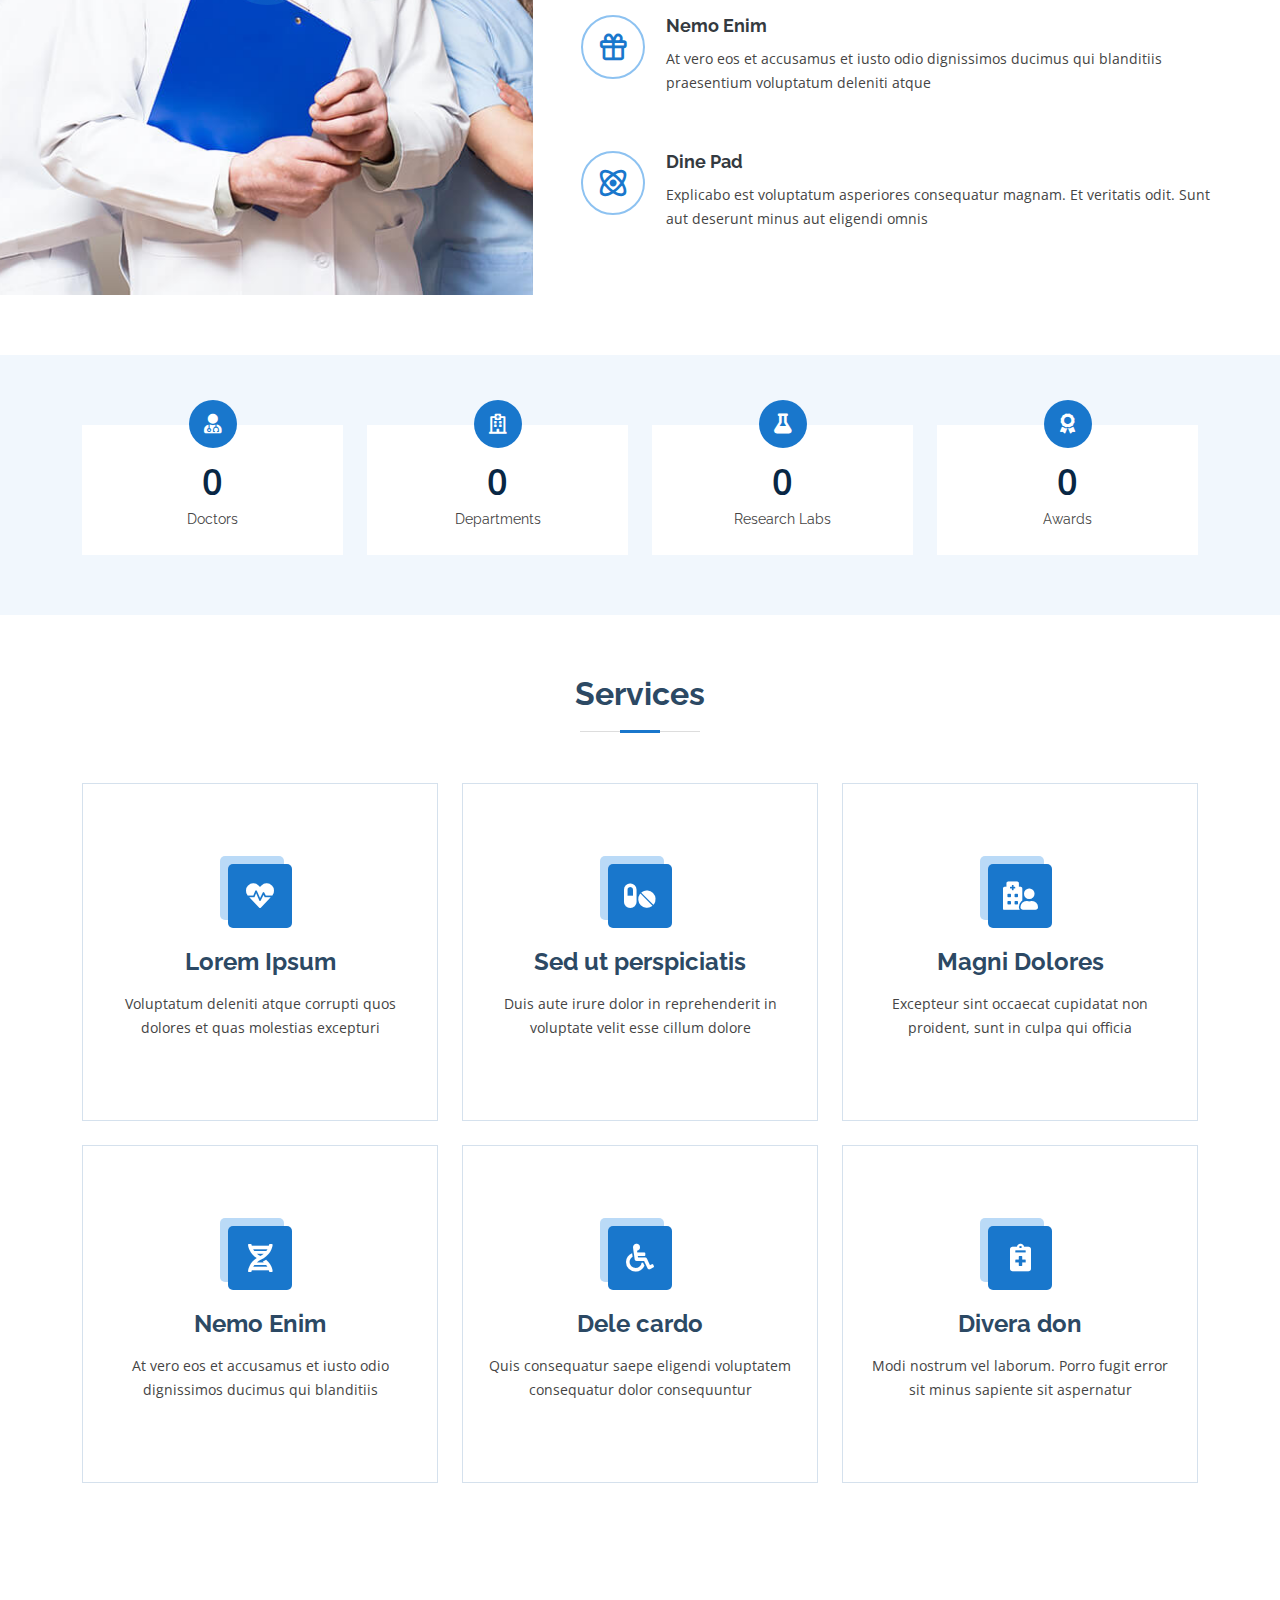
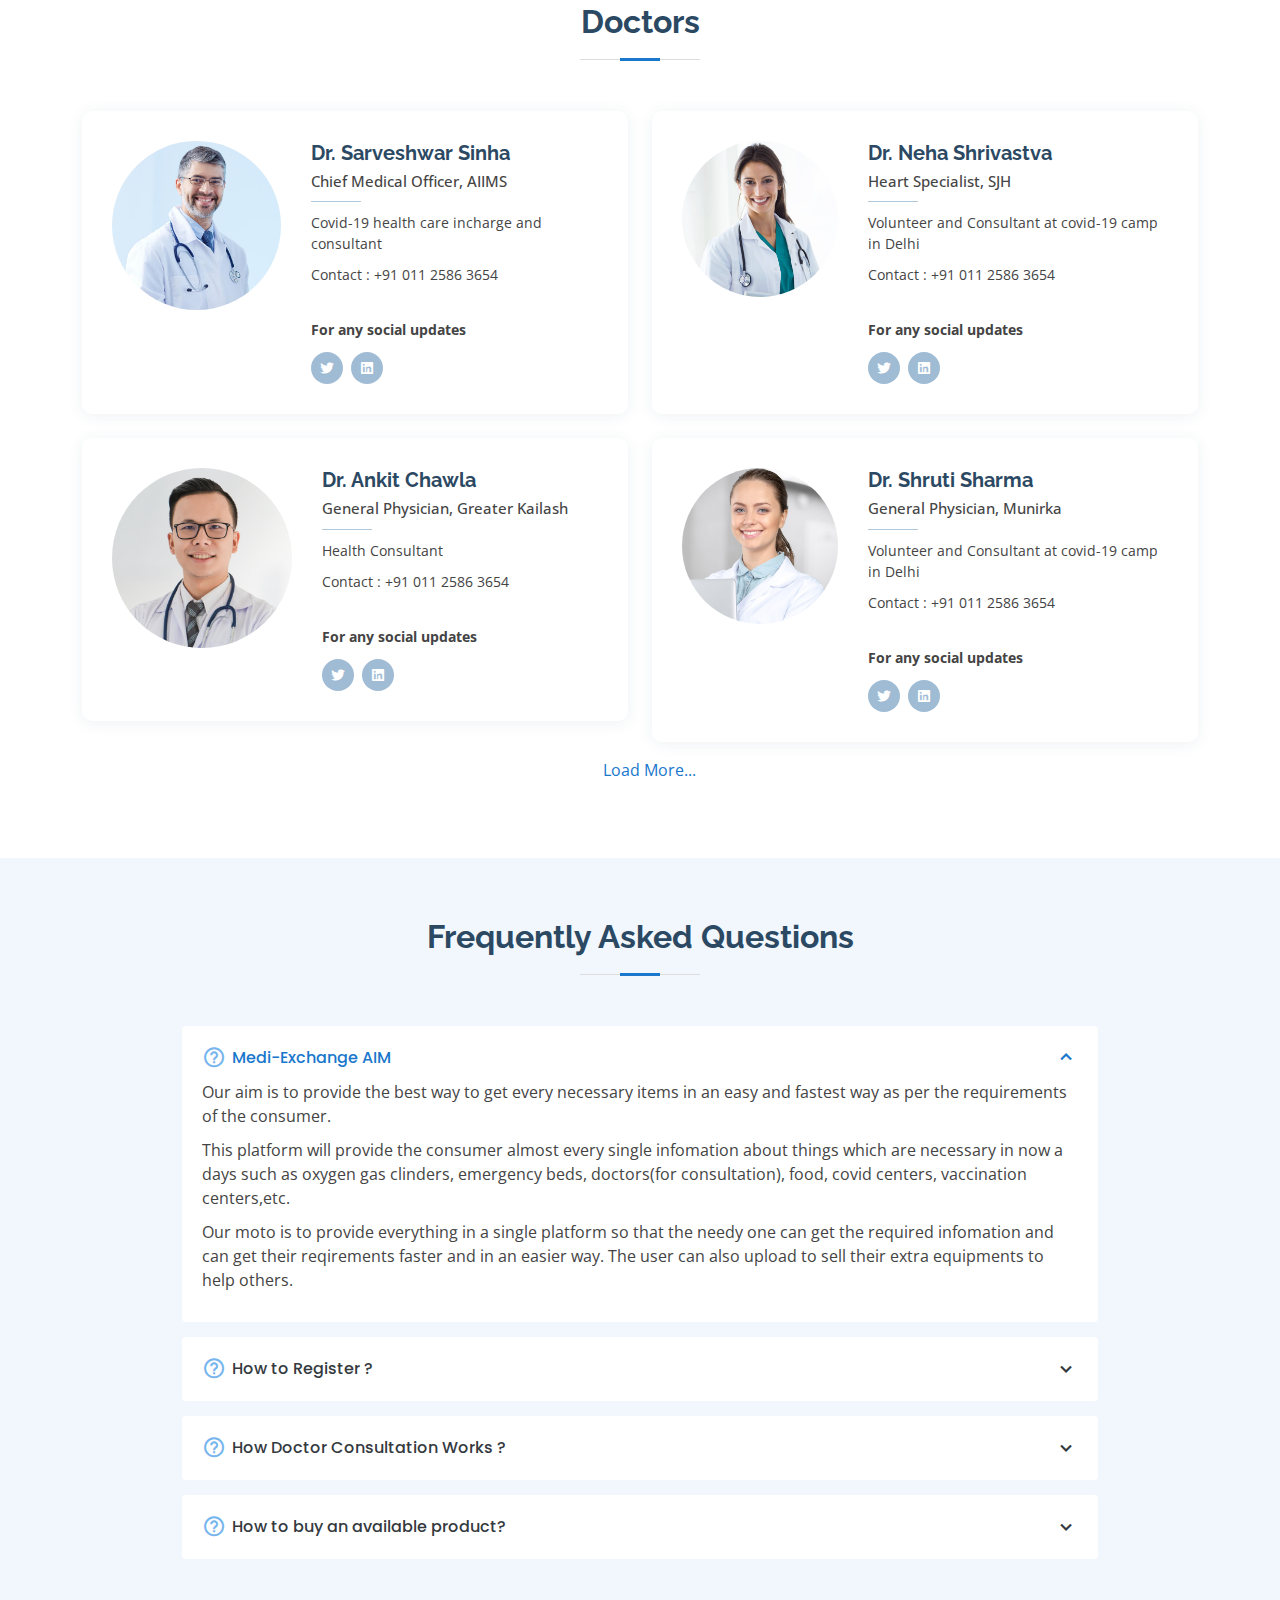
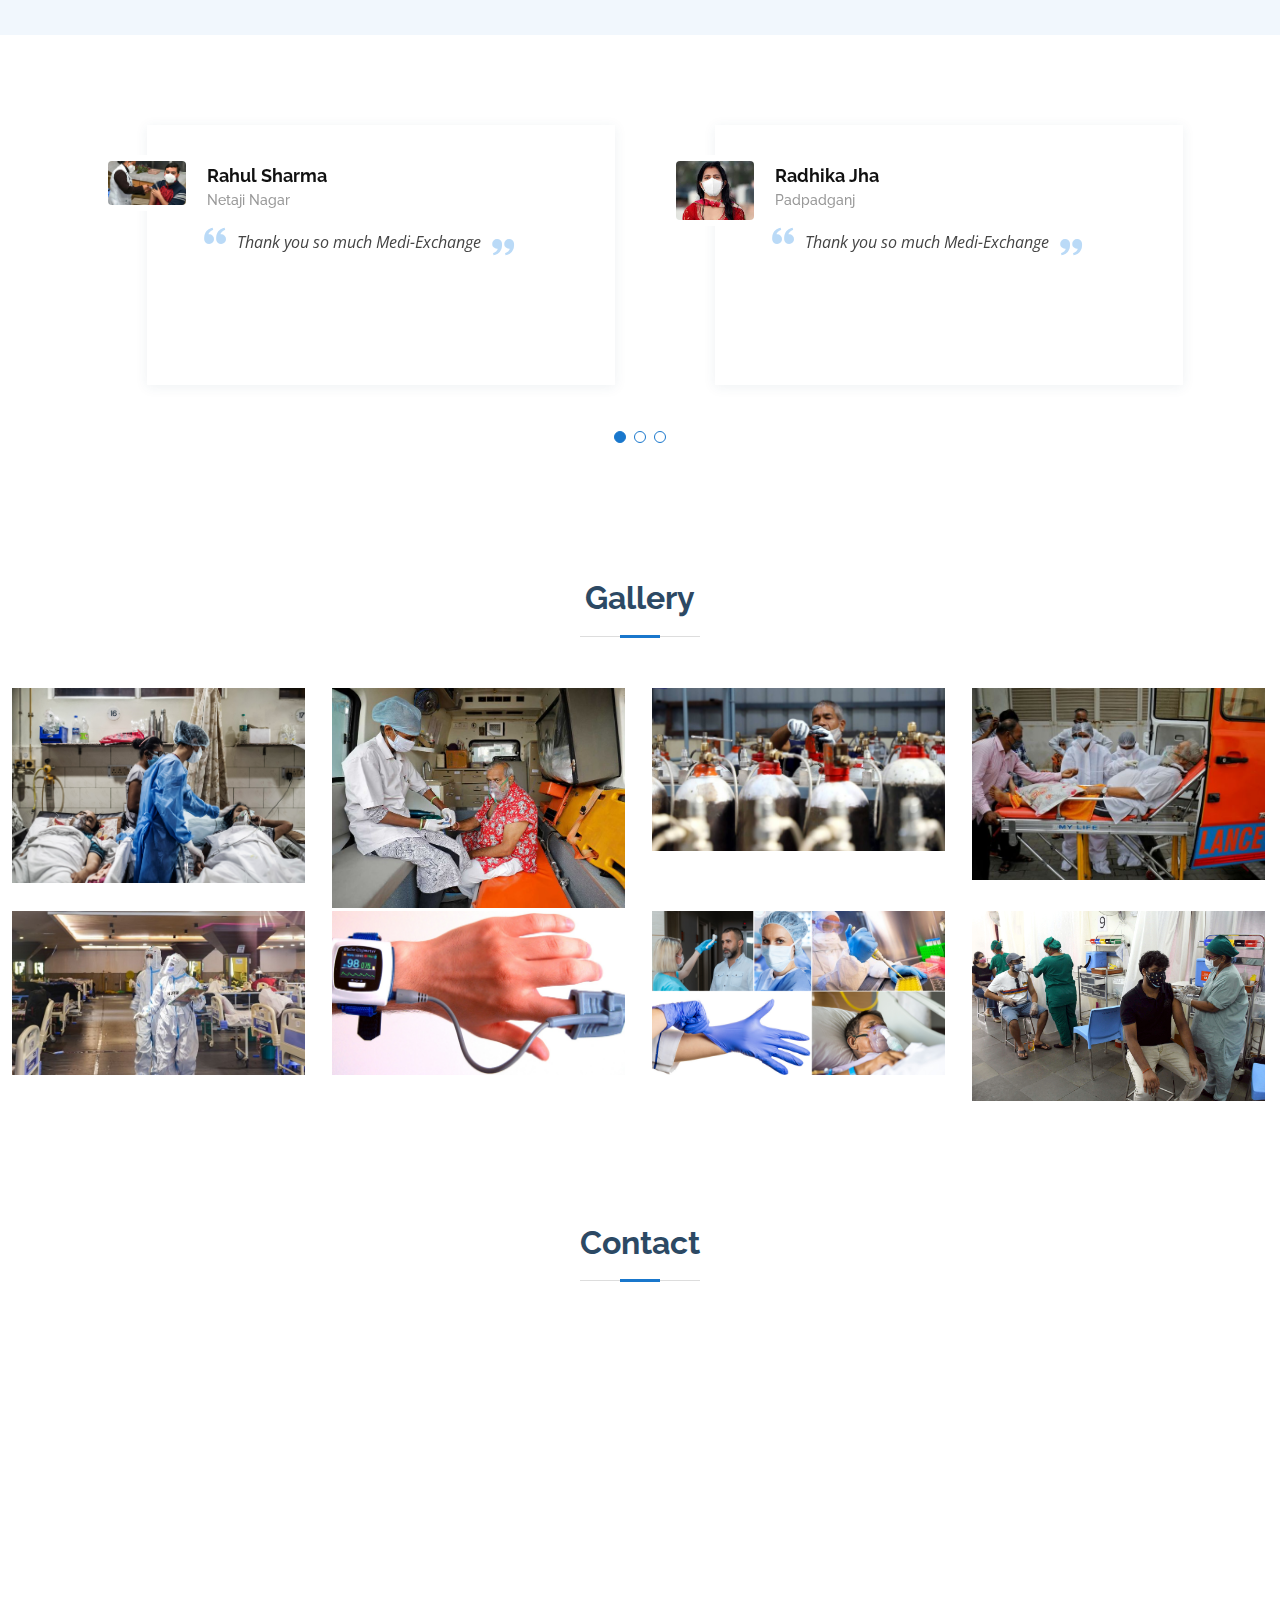
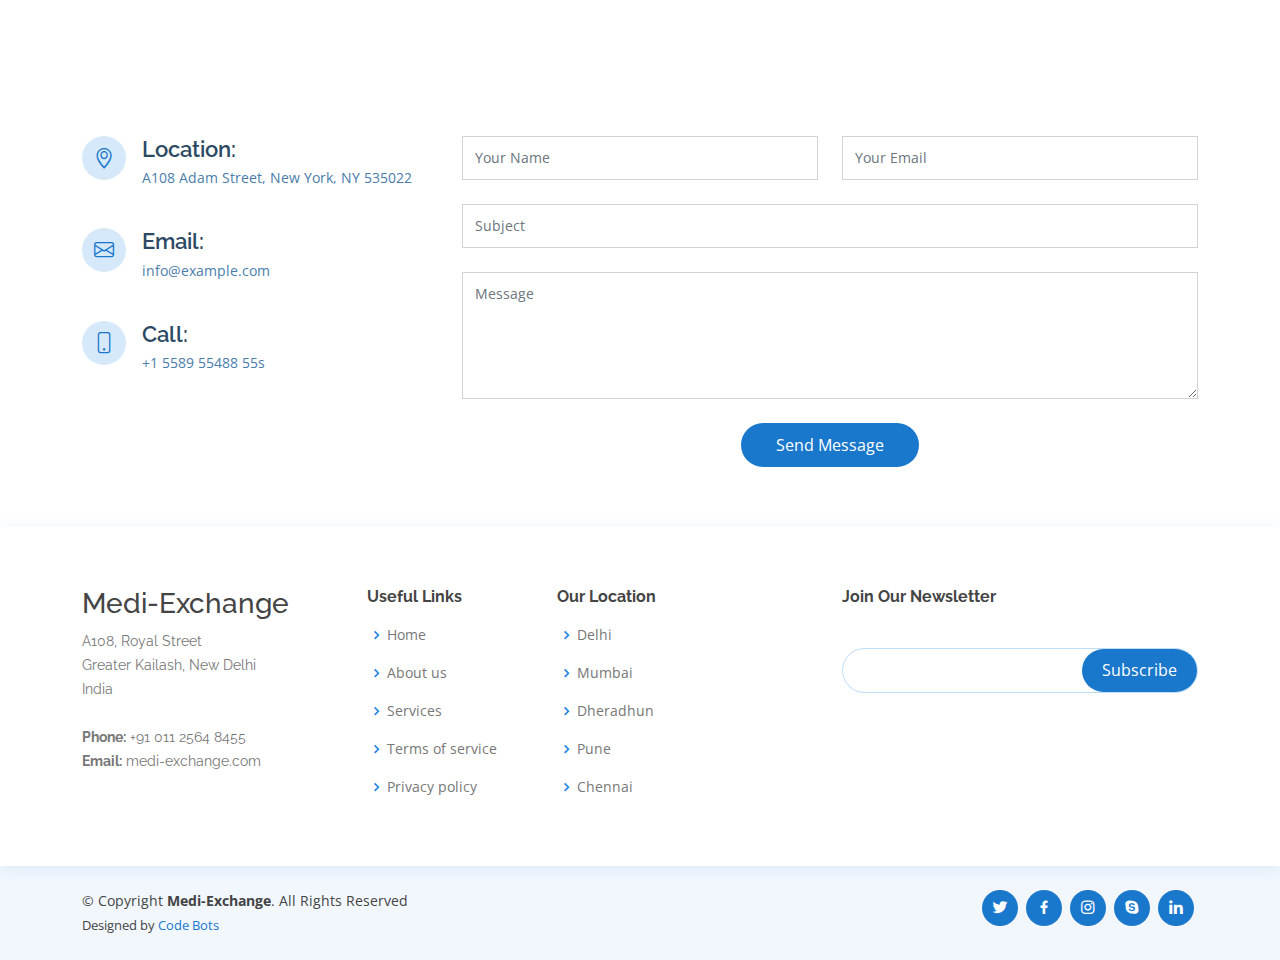
==== commit db88f6c0: "qwerty" ====
--- a/index.html
+++ b/index.html
@@ -5,16 +5,18 @@
   <meta charset="utf-8">
   <meta content="width=device-width, initial-scale=1.0" name="viewport">
 
-  <title>Medilab Bootstrap Template - Index</title>
+  <title>Medi-Exchange | Home</title>
   <meta content="" name="description">
   <meta content="" name="keywords">
 
   <!-- Favicons -->
-  <link href="assets/img/favicon.png" rel="icon">
+  <link href="assets/img/cnmelogo.jpg" rel="icon">
   <link href="assets/img/apple-touch-icon.png" rel="apple-touch-icon">
 
   <!-- Google Fonts -->
-  <link href="https://fonts.googleapis.com/css?family=Open+Sans:300,300i,400,400i,600,600i,700,700i|Raleway:300,300i,400,400i,500,500i,600,600i,700,700i|Poppins:300,300i,400,400i,500,500i,600,600i,700,700i" rel="stylesheet">
+  <link
+    href="https://fonts.googleapis.com/css?family=Open+Sans:300,300i,400,400i,600,600i,700,700i|Raleway:300,300i,400,400i,500,500i,600,600i,700,700i|Poppins:300,300i,400,400i,500,500i,600,600i,700,700i"
+    rel="stylesheet">
 
   <!-- Vendor CSS Files -->
   <link href="assets/vendor/animate.css/animate.min.css" rel="stylesheet">
@@ -43,8 +45,8 @@
   <div id="topbar" class="d-flex align-items-center fixed-top">
     <div class="container d-flex justify-content-between">
       <div class="contact-info d-flex align-items-center">
-        <i class="bi bi-envelope"></i> <a href="mailto:contact@example.com">contact@example.com</a>
-        <i class="bi bi-phone"></i> +1 5589 55488 55
+        <i class="bi bi-envelope"></i> <a href="mailto:contact@example.com">medi-exchange.com</a>
+        <i class="bi bi-phone"></i> +91 011 2564 8455
       </div>
       <div class="d-none d-lg-flex social-links align-items-center">
         <a href="#" class="twitter"><i class="bi bi-twitter"></i></a>
@@ -59,7 +61,7 @@
   <header id="header" class="fixed-top">
     <div class="container d-flex align-items-center">
 
-      <h1 class="logo me-auto"><a href="index.html">Medilab</a></h1>
+      <h1 class="logo me-auto"><a href="index.html">Medi-Exchange</a></h1>
       <!-- Uncomment below if you prefer to use an image logo -->
       <!-- <a href="index.html" class="logo me-auto"><img src="assets/img/logo.png" alt="" class="img-fluid"></a>-->
 
@@ -68,12 +70,12 @@
           <li><a class="nav-link scrollto active" href="#hero">Home</a></li>
           <li><a class="nav-link scrollto" href="#about">About</a></li>
           <li><a class="nav-link scrollto" href="#services">Services</a></li>
-          <li><a class="nav-link scrollto" href="#departments">Self Assessment Test</a></li>
+          <li><a class="nav-link scrollto" href="#departments">Departments</a></li>
           <li><a class="nav-link scrollto" href="#doctors">Doctors</a></li>
-          <li class="dropdown"><a href="#"><span>Drop Down</span> <i class="bi bi-chevron-down"></i></a>
+          <li class="dropdown"><a href="#"><span>Purchase Products</span> <i class="bi bi-chevron-down"></i></a>
             <ul>
-              <li><a href="#">Drop Down 1</a></li>
-              <li class="dropdown"><a href="#"><span>Deep Drop Down</span> <i class="bi bi-chevron-right"></i></a>
+              <li><a href="#">Organization Product</a></li>
+              <!-- <li class="dropdown"><a href="#"><span>Deep Drop Down</span> <i class="bi bi-chevron-right"></i></a>
                 <ul>
                   <li><a href="#">Deep Drop Down 1</a></li>
                   <li><a href="#">Deep Drop Down 2</a></li>
@@ -81,18 +83,27 @@
                   <li><a href="#">Deep Drop Down 4</a></li>
                   <li><a href="#">Deep Drop Down 5</a></li>
                 </ul>
-              </li>
-              <li><a href="#">Drop Down 2</a></li>
-              <li><a href="#">Drop Down 3</a></li>
-              <li><a href="#">Drop Down 4</a></li>
+              </li> -->
+              <li><a href="#">Individual Product</a></li>
             </ul>
           </li>
+
+          <li class="dropdown"><a href="#"><span>Register</span> <i class="bi bi-chevron-down"></i></a>
+            <ul>
+              <li><a href="./UserRegister.html">User Register</a></li>
+              <li><a href="./DoctorRegister.html">Doctors Register</a></li>
+            </ul>
+          </li>
+
+
+          <li><a class="nav-link" href="./Login.html">Login</a></li>
           <li><a class="nav-link scrollto" href="#contact">Contact</a></li>
         </ul>
         <i class="bi bi-list mobile-nav-toggle"></i>
       </nav><!-- .navbar -->
 
-      <a href="#appointment" class="appointment-btn scrollto"><span class="d-none d-md-inline">Make an</span> Appointment</a>
+      <!-- <a href="#appointment" class="appointment-btn scrollto"><span class="d-none d-md-inline">Make an</span> -->
+        <!-- Appointment</a> -->
 
     </div>
   </header><!-- End Header -->
@@ -100,8 +111,8 @@
   <!-- ======= Hero Section ======= -->
   <section id="hero" class="d-flex align-items-center">
     <div class="container">
-      <h1>Welcome to Medilab</h1>
-      <h2>We are team of talented designers making websites with Bootstrap</h2>
+      <h1>Welcome to Medi-Exchange</h1>
+      <!-- <h2>We are team of talented designers making websites with Bootstrap</h2> -->
       <a href="#about" class="btn-get-started scrollto">Get Started</a>
     </div>
   </section><!-- End Hero -->
@@ -115,10 +126,12 @@
         <div class="row">
           <div class="col-lg-4 d-flex align-items-stretch">
             <div class="content">
-              <h3>Why Choose Medilab?</h3>
+              <h3>Why Choose Medi-Exchange?</h3>
               <p>
-                Lorem ipsum dolor sit amet, consectetur adipiscing elit, sed do eiusmod tempor incididunt ut labore et dolore magna aliqua. Duis aute irure dolor in reprehenderit
-                Asperiores dolores sed et. Tenetur quia eos. Autem tempore quibusdam vel necessitatibus optio ad corporis.
+                Lorem ipsum dolor sit amet, consectetur adipiscing elit, sed do eiusmod tempor incididunt ut labore et
+                dolore magna aliqua. Duis aute irure dolor in reprehenderit
+                Asperiores dolores sed et. Tenetur quia eos. Autem tempore quibusdam vel necessitatibus optio ad
+                corporis.
               </p>
               <div class="text-center">
                 <a href="#" class="more-btn">Learn More <i class="bx bx-chevron-right"></i></a>
@@ -155,7 +168,8 @@
         </div>
 
       </div>
-    </section><!-- End Why Us Section -->
+    </section>
+    <!-- End Why Us Section -->
 
     <!-- ======= About Section ======= -->
     <section id="about" class="about">
@@ -166,26 +180,32 @@
             <a href="https://www.youtube.com/watch?v=jDDaplaOz7Q" class="glightbox play-btn mb-4"></a>
           </div>
 
-          <div class="col-xl-7 col-lg-6 icon-boxes d-flex flex-column align-items-stretch justify-content-center py-5 px-lg-5">
-            <h2 style="text-align: center; font-size: 50px;">About</h2>
-            <p style="font-size: 20px;">Our aim is to provide the best way to get every necessary items in an easy and fastest way as per the requirements of the consumer.</p>
+          <div
+            class="col-xl-7 col-lg-6 icon-boxes d-flex flex-column align-items-stretch justify-content-center py-5 px-lg-5">
+            <h3>Enim quis est voluptatibus aliquid consequatur fugiat</h3>
+            <p>Esse voluptas cumque vel exercitationem. Reiciendis est hic accusamus. Non ipsam et sed minima temporibus
+              laudantium. Soluta voluptate sed facere corporis dolores excepturi. Libero laboriosam sint et id nulla
+              tenetur. Suscipit aut voluptate.</p>
 
             <div class="icon-box">
-              <div class="icon"><i class="fas fa-user-md"></i></div>
-              <!-- <h4 class="title"><a href="">Lorem Ipsum</a></h4> -->
-              <p class="description" style="font-size:16px;">This platform will provide the consumer almost every single infomation about things which are necessary in now a days such as oxygen gas clinders, emergency beds, doctors(for consultation), food, covid centers, vaccination centers,etc.</p>
+              <div class="icon"><i class="bx bx-fingerprint"></i></div>
+              <h4 class="title"><a href="">Lorem Ipsum</a></h4>
+              <p class="description">Voluptatum deleniti atque corrupti quos dolores et quas molestias excepturi sint
+                occaecati cupiditate non provident</p>
             </div>
 
             <div class="icon-box">
-              <div class="icon"><i class="fas fa-info"></i></div>
-              <!-- <h4 class="title"><a href="">Nemo Enim</a></h4> -->
-              <p class="description" style="font-size: 16px;">Our moto is to provide everything in a single platform so that the needy one can get the required infomation and can get their reqirements faster and in an easier way.</p>
+              <div class="icon"><i class="bx bx-gift"></i></div>
+              <h4 class="title"><a href="">Nemo Enim</a></h4>
+              <p class="description">At vero eos et accusamus et iusto odio dignissimos ducimus qui blanditiis
+                praesentium voluptatum deleniti atque</p>
             </div>
 
             <div class="icon-box">
-              <div class="icon"><i class="fas fa-hands-helping"></i></div>
-              <!-- <h4 class="title"><a href="">Dine Pad</a></h4> -->
-              <p class="description" style="font-size: 16px;">The user can also upload to sell their extra equipments to help others.</p>
+              <div class="icon"><i class="bx bx-atom"></i></div>
+              <h4 class="title"><a href="">Dine Pad</a></h4>
+              <p class="description">Explicabo est voluptatum asperiores consequatur magnam. Et veritatis odit. Sunt aut
+                deserunt minus aut eligendi omnis</p>
             </div>
 
           </div>
@@ -201,34 +221,38 @@
         <div class="row">
 
           <div class="col-lg-3 col-md-6">
-            <div class="count-box align-items-center justify-content-center" >
+            <div class="count-box">
               <i class="fas fa-user-md"></i>
-              <span data-purecounter-start="0" data-purecounter-end="85" data-purecounter-duration="1" class="purecounter"></span>
+              <span data-purecounter-start="0" data-purecounter-end="85" data-purecounter-duration="1"
+                class="purecounter"></span>
               <p>Doctors</p>
             </div>
           </div>
 
           <div class="col-lg-3 col-md-6 mt-5 mt-md-0">
             <div class="count-box">
-              <i class="fas fa-hospital-user"></i>
-              <span data-purecounter-start="0" data-purecounter-end="18" data-purecounter-duration="1" class="purecounter"></span>
-              <p>Active Cases</p>
-            </div>
-          </div>
-
-          <div class="col-lg-3 col-md-6 mt-5 mt-lg-0">
-            <div class="count-box align-items-center justify-content-center mx-auto">
-              <i class="fas fa-users"></i>
-              <span data-purecounter-start="0" data-purecounter-end="12" data-purecounter-duration="1" class="purecounter" style="text-align: center;"></span>
-              <p>Users</p>
+              <i class="far fa-hospital"></i>
+              <span data-purecounter-start="0" data-purecounter-end="18" data-purecounter-duration="1"
+                class="purecounter"></span>
+              <p>Departments</p>
             </div>
           </div>
 
           <div class="col-lg-3 col-md-6 mt-5 mt-lg-0">
             <div class="count-box">
-              <i class="fas fa-house-user"></i>
-              <span data-purecounter-start="0" data-purecounter-end="150" data-purecounter-duration="1" class="purecounter"></span>
-              <p>recover cases</p>
+              <i class="fas fa-flask"></i>
+              <span data-purecounter-start="0" data-purecounter-end="12" data-purecounter-duration="1"
+                class="purecounter"></span>
+              <p>Research Labs</p>
+            </div>
+          </div>
+
+          <div class="col-lg-3 col-md-6 mt-5 mt-lg-0">
+            <div class="count-box">
+              <i class="fas fa-award"></i>
+              <span data-purecounter-start="0" data-purecounter-end="150" data-purecounter-duration="1"
+                class="purecounter"></span>
+              <p>Awards</p>
             </div>
           </div>
 
@@ -243,57 +267,56 @@
 
         <div class="section-title">
           <h2>Services</h2>
-          
         </div>
 
         <div class="row">
           <div class="col-lg-4 col-md-6 d-flex align-items-stretch">
             <div class="icon-box">
-              <div class="icon"><i class="fas fa-user-md"></i></div>
-              <h4><a href="">Doctors</a></h4>
-              <p>you can consulate the doctor anytime according to your need. </p>
+              <div class="icon"><i class="fas fa-heartbeat"></i></div>
+              <h4><a href="">Lorem Ipsum</a></h4>
+              <p>Voluptatum deleniti atque corrupti quos dolores et quas molestias excepturi</p>
             </div>
           </div>
 
           <div class="col-lg-4 col-md-6 d-flex align-items-stretch mt-4 mt-md-0">
             <div class="icon-box">
-              <div class="icon"><i class="fas fa-address-book"></i></div>
-              <h4><a href="">Contact</a></h4>
-              <p>we can provide 24*7 contact service so you will freely contact in our team anytime.</p>
+              <div class="icon"><i class="fas fa-pills"></i></div>
+              <h4><a href="">Sed ut perspiciatis</a></h4>
+              <p>Duis aute irure dolor in reprehenderit in voluptate velit esse cillum dolore</p>
             </div>
           </div>
 
           <div class="col-lg-4 col-md-6 d-flex align-items-stretch mt-4 mt-lg-0">
             <div class="icon-box">
-              <div class="icon"><i class="fas fa-shopping-cart"></i></div>
-              <h4><a href="">Purchase products</a></h4>
-              <p>It can easily purchase any product in our website with the respect of this pandemic situation </p>
+              <div class="icon"><i class="fas fa-hospital-user"></i></div>
+              <h4><a href="">Magni Dolores</a></h4>
+              <p>Excepteur sint occaecat cupidatat non proident, sunt in culpa qui officia</p>
             </div>
           </div>
 
           <div class="col-lg-4 col-md-6 d-flex align-items-stretch mt-4">
             <div class="icon-box">
               <div class="icon"><i class="fas fa-dna"></i></div>
-              <h4><a href="">Sell,if you have any extra equipment.</a></h4>
-              <p>You can sell your product also in this website ,it will helpful for covid patients.</p>
+              <h4><a href="">Nemo Enim</a></h4>
+              <p>At vero eos et accusamus et iusto odio dignissimos ducimus qui blanditiis</p>
             </div>
           </div>
 
           <div class="col-lg-4 col-md-6 d-flex align-items-stretch mt-4">
             <div class="icon-box">
-              <div class="icon"><i class="far fa-file-alt"></i></div>
-              <h4><a href="">Self assessment test</a></h4>
-              <p>It's a self-testing tool, where users are asked a number of questions</p>
-            </div>
-          </div>
-
-          <!-- <div class="col-lg-4 col-md-6 d-flex align-items-stretch mt-4">
+              <div class="icon"><i class="fas fa-wheelchair"></i></div>
+              <h4><a href="">Dele cardo</a></h4>
+              <p>Quis consequatur saepe eligendi voluptatem consequatur dolor consequuntur</p>
+            </div>
+          </div>
+
+          <div class="col-lg-4 col-md-6 d-flex align-items-stretch mt-4">
             <div class="icon-box">
               <div class="icon"><i class="fas fa-notes-medical"></i></div>
               <h4><a href="">Divera don</a></h4>
               <p>Modi nostrum vel laborum. Porro fugit error sit minus sapiente sit aspernatur</p>
             </div>
-          </div> -->
+          </div>
 
         </div>
 
@@ -301,32 +324,38 @@
     </section><!-- End Services Section -->
 
     <!-- ======= Appointment Section ======= -->
-    <section id="appointment" class="appointment section-bg">
+    <!-- <section id="appointment" class="appointment section-bg">
       <div class="container">
 
         <div class="section-title">
           <h2>Make an Appointment</h2>
-          <p>Magnam dolores commodi suscipit. Necessitatibus eius consequatur ex aliquid fuga eum quidem. Sit sint consectetur velit. Quisquam quos quisquam cupiditate. Et nemo qui impedit suscipit alias ea. Quia fugiat sit in iste officiis commodi quidem hic quas.</p>
+          <p>Magnam dolores commodi suscipit. Necessitatibus eius consequatur ex aliquid fuga eum quidem. Sit sint
+            consectetur velit. Quisquam quos quisquam cupiditate. Et nemo qui impedit suscipit alias ea. Quia fugiat sit
+            in iste officiis commodi quidem hic quas.</p>
         </div>
 
         <form action="forms/appointment.php" method="post" role="form" class="php-email-form">
           <div class="row">
             <div class="col-md-4 form-group">
-              <input type="text" name="name" class="form-control" id="name" placeholder="Your Name" data-rule="minlen:4" data-msg="Please enter at least 4 chars">
+              <input type="text" name="name" class="form-control" id="name" placeholder="Your Name" data-rule="minlen:4"
+                data-msg="Please enter at least 4 chars">
               <div class="validate"></div>
             </div>
             <div class="col-md-4 form-group mt-3 mt-md-0">
-              <input type="email" class="form-control" name="email" id="email" placeholder="Your Email" data-rule="email" data-msg="Please enter a valid email">
+              <input type="email" class="form-control" name="email" id="email" placeholder="Your Email"
+                data-rule="email" data-msg="Please enter a valid email">
               <div class="validate"></div>
             </div>
             <div class="col-md-4 form-group mt-3 mt-md-0">
-              <input type="tel" class="form-control" name="phone" id="phone" placeholder="Your Phone" data-rule="minlen:4" data-msg="Please enter at least 4 chars">
+              <input type="tel" class="form-control" name="phone" id="phone" placeholder="Your Phone"
+                data-rule="minlen:4" data-msg="Please enter at least 4 chars">
               <div class="validate"></div>
             </div>
           </div>
           <div class="row">
             <div class="col-md-4 form-group mt-3">
-              <input type="datetime" name="date" class="form-control datepicker" id="date" placeholder="Appointment Date" data-rule="minlen:4" data-msg="Please enter at least 4 chars">
+              <input type="datetime" name="date" class="form-control datepicker" id="date"
+                placeholder="Appointment Date" data-rule="minlen:4" data-msg="Please enter at least 4 chars">
               <div class="validate"></div>
             </div>
             <div class="col-md-4 form-group mt-3">
@@ -362,15 +391,18 @@
         </form>
 
       </div>
-    </section><!-- End Appointment Section -->
+    </section> -->
+    <!-- End Appointment Section -->
 
     <!-- ======= Departments Section ======= -->
-    <section id="departments" class="departments">
+    <!-- <section id="departments" class="departments">
       <div class="container">
 
         <div class="section-title">
-          <h2>Self Assessment Test</h2>
-          <p>Magnam dolores commodi suscipit. Necessitatibus eius consequatur ex aliquid fuga eum quidem. Sit sint consectetur velit. Quisquam quos quisquam cupiditate. Et nemo qui impedit suscipit alias ea. Quia fugiat sit in iste officiis commodi quidem hic quas.</p>
+          <h2>Departments</h2>
+          <p>Magnam dolores commodi suscipit. Necessitatibus eius consequatur ex aliquid fuga eum quidem. Sit sint
+            consectetur velit. Quisquam quos quisquam cupiditate. Et nemo qui impedit suscipit alias ea. Quia fugiat sit
+            in iste officiis commodi quidem hic quas.</p>
         </div>
 
         <div class="row">
@@ -399,8 +431,11 @@
                 <div class="row">
                   <div class="col-lg-8 details order-2 order-lg-1">
                     <h3>Cardiology</h3>
-                    <p class="fst-italic">Qui laudantium consequatur laborum sit qui ad sapiente dila parde sonata raqer a videna mareta paulona marka</p>
-                    <p>Et nobis maiores eius. Voluptatibus ut enim blanditiis atque harum sint. Laborum eos ipsum ipsa odit magni. Incidunt hic ut molestiae aut qui. Est repellat minima eveniet eius et quis magni nihil. Consequatur dolorem quaerat quos qui similique accusamus nostrum rem vero</p>
+                    <p class="fst-italic">Qui laudantium consequatur laborum sit qui ad sapiente dila parde sonata raqer
+                      a videna mareta paulona marka</p>
+                    <p>Et nobis maiores eius. Voluptatibus ut enim blanditiis atque harum sint. Laborum eos ipsum ipsa
+                      odit magni. Incidunt hic ut molestiae aut qui. Est repellat minima eveniet eius et quis magni
+                      nihil. Consequatur dolorem quaerat quos qui similique accusamus nostrum rem vero</p>
                   </div>
                   <div class="col-lg-4 text-center order-1 order-lg-2">
                     <img src="assets/img/departments-1.jpg" alt="" class="img-fluid">
@@ -411,8 +446,11 @@
                 <div class="row">
                   <div class="col-lg-8 details order-2 order-lg-1">
                     <h3>Et blanditiis nemo veritatis excepturi</h3>
-                    <p class="fst-italic">Qui laudantium consequatur laborum sit qui ad sapiente dila parde sonata raqer a videna mareta paulona marka</p>
-                    <p>Ea ipsum voluptatem consequatur quis est. Illum error ullam omnis quia et reiciendis sunt sunt est. Non aliquid repellendus itaque accusamus eius et velit ipsa voluptates. Optio nesciunt eaque beatae accusamus lerode pakto madirna desera vafle de nideran pal</p>
+                    <p class="fst-italic">Qui laudantium consequatur laborum sit qui ad sapiente dila parde sonata raqer
+                      a videna mareta paulona marka</p>
+                    <p>Ea ipsum voluptatem consequatur quis est. Illum error ullam omnis quia et reiciendis sunt sunt
+                      est. Non aliquid repellendus itaque accusamus eius et velit ipsa voluptates. Optio nesciunt eaque
+                      beatae accusamus lerode pakto madirna desera vafle de nideran pal</p>
                   </div>
                   <div class="col-lg-4 text-center order-1 order-lg-2">
                     <img src="assets/img/departments-2.jpg" alt="" class="img-fluid">
@@ -423,8 +461,11 @@
                 <div class="row">
                   <div class="col-lg-8 details order-2 order-lg-1">
                     <h3>Impedit facilis occaecati odio neque aperiam sit</h3>
-                    <p class="fst-italic">Eos voluptatibus quo. Odio similique illum id quidem non enim fuga. Qui natus non sunt dicta dolor et. In asperiores velit quaerat perferendis aut</p>
-                    <p>Iure officiis odit rerum. Harum sequi eum illum corrupti culpa veritatis quisquam. Neque necessitatibus illo rerum eum ut. Commodi ipsam minima molestiae sed laboriosam a iste odio. Earum odit nesciunt fugiat sit ullam. Soluta et harum voluptatem optio quae</p>
+                    <p class="fst-italic">Eos voluptatibus quo. Odio similique illum id quidem non enim fuga. Qui natus
+                      non sunt dicta dolor et. In asperiores velit quaerat perferendis aut</p>
+                    <p>Iure officiis odit rerum. Harum sequi eum illum corrupti culpa veritatis quisquam. Neque
+                      necessitatibus illo rerum eum ut. Commodi ipsam minima molestiae sed laboriosam a iste odio. Earum
+                      odit nesciunt fugiat sit ullam. Soluta et harum voluptatem optio quae</p>
                   </div>
                   <div class="col-lg-4 text-center order-1 order-lg-2">
                     <img src="assets/img/departments-3.jpg" alt="" class="img-fluid">
@@ -435,8 +476,11 @@
                 <div class="row">
                   <div class="col-lg-8 details order-2 order-lg-1">
                     <h3>Fuga dolores inventore laboriosam ut est accusamus laboriosam dolore</h3>
-                    <p class="fst-italic">Totam aperiam accusamus. Repellat consequuntur iure voluptas iure porro quis delectus</p>
-                    <p>Eaque consequuntur consequuntur libero expedita in voluptas. Nostrum ipsam necessitatibus aliquam fugiat debitis quis velit. Eum ex maxime error in consequatur corporis atque. Eligendi asperiores sed qui veritatis aperiam quia a laborum inventore</p>
+                    <p class="fst-italic">Totam aperiam accusamus. Repellat consequuntur iure voluptas iure porro quis
+                      delectus</p>
+                    <p>Eaque consequuntur consequuntur libero expedita in voluptas. Nostrum ipsam necessitatibus aliquam
+                      fugiat debitis quis velit. Eum ex maxime error in consequatur corporis atque. Eligendi asperiores
+                      sed qui veritatis aperiam quia a laborum inventore</p>
                   </div>
                   <div class="col-lg-4 text-center order-1 order-lg-2">
                     <img src="assets/img/departments-4.jpg" alt="" class="img-fluid">
@@ -448,7 +492,9 @@
                   <div class="col-lg-8 details order-2 order-lg-1">
                     <h3>Est eveniet ipsam sindera pad rone matrelat sando reda</h3>
                     <p class="fst-italic">Omnis blanditiis saepe eos autem qui sunt debitis porro quia.</p>
-                    <p>Exercitationem nostrum omnis. Ut reiciendis repudiandae minus. Omnis recusandae ut non quam ut quod eius qui. Ipsum quia odit vero atque qui quibusdam amet. Occaecati sed est sint aut vitae molestiae voluptate vel</p>
+                    <p>Exercitationem nostrum omnis. Ut reiciendis repudiandae minus. Omnis recusandae ut non quam ut
+                      quod eius qui. Ipsum quia odit vero atque qui quibusdam amet. Occaecati sed est sint aut vitae
+                      molestiae voluptate vel</p>
                   </div>
                   <div class="col-lg-4 text-center order-1 order-lg-2">
                     <img src="assets/img/departments-5.jpg" alt="" class="img-fluid">
@@ -460,7 +506,8 @@
         </div>
 
       </div>
-    </section><!-- End Departments Section -->
+    </section> -->
+    <!-- End Departments Section -->
 
     <!-- ======= Doctors Section ======= -->
     <section id="doctors" class="doctors">
@@ -468,7 +515,9 @@
 
         <div class="section-title">
           <h2>Doctors</h2>
-          <p>Magnam dolores commodi suscipit. Necessitatibus eius consequatur ex aliquid fuga eum quidem. Sit sint consectetur velit. Quisquam quos quisquam cupiditate. Et nemo qui impedit suscipit alias ea. Quia fugiat sit in iste officiis commodi quidem hic quas.</p>
+          <!-- <p>Magnam dolores commodi suscipit. Necessitatibus eius consequatur ex aliquid fuga eum quidem. Sit sint
+            consectetur velit. Quisquam quos quisquam cupiditate. Et nemo qui impedit suscipit alias ea. Quia fugiat sit
+            in iste officiis commodi quidem hic quas.</p> -->
         </div>
 
         <div class="row">
@@ -477,13 +526,16 @@
             <div class="member d-flex align-items-start">
               <div class="pic"><img src="assets/img/doctors/doctors-1.jpg" class="img-fluid" alt=""></div>
               <div class="member-info">
-                <h4>Walter White</h4>
-                <span>Chief Medical Officer</span>
-                <p>Explicabo voluptatem mollitia et repellat qui dolorum quasi</p>
+                <h4>Dr. Sarveshwar Sinha</h4>
+                <span>Chief Medical Officer, AIIMS</span>
+                <p>Covid-19 health care incharge and consultant</p>
+                <p>Contact : +91 011 2586 3654</p>
+                <br>
+                <p><b>For any social updates</b></p>
                 <div class="social">
                   <a href=""><i class="ri-twitter-fill"></i></a>
-                  <a href=""><i class="ri-facebook-fill"></i></a>
-                  <a href=""><i class="ri-instagram-fill"></i></a>
+                  <!-- <a href=""><i class="ri-facebook-fill"></i></a> -->
+                  <!-- <a href=""><i class="ri-instagram-fill"></i></a> -->
                   <a href=""> <i class="ri-linkedin-box-fill"></i> </a>
                 </div>
               </div>
@@ -494,13 +546,16 @@
             <div class="member d-flex align-items-start">
               <div class="pic"><img src="assets/img/doctors/doctors-2.jpg" class="img-fluid" alt=""></div>
               <div class="member-info">
-                <h4>Sarah Jhonson</h4>
-                <span>Anesthesiologist</span>
-                <p>Aut maiores voluptates amet et quis praesentium qui senda para</p>
+                <h4>Dr. Neha Shrivastva</h4>
+                <span>Heart Specialist, SJH</span>
+                <p>Volunteer and Consultant at covid-19 camp in Delhi</p>
+                <p>Contact : +91 011 2586 3654</p>
+                <br>
+                <p><b>For any social updates</b></p>
                 <div class="social">
                   <a href=""><i class="ri-twitter-fill"></i></a>
-                  <a href=""><i class="ri-facebook-fill"></i></a>
-                  <a href=""><i class="ri-instagram-fill"></i></a>
+                  <!-- <a href=""><i class="ri-facebook-fill"></i></a>
+                  <a href=""><i class="ri-instagram-fill"></i></a> -->
                   <a href=""> <i class="ri-linkedin-box-fill"></i> </a>
                 </div>
               </div>
@@ -511,13 +566,16 @@
             <div class="member d-flex align-items-start">
               <div class="pic"><img src="assets/img/doctors/doctors-3.jpg" class="img-fluid" alt=""></div>
               <div class="member-info">
-                <h4>William Anderson</h4>
-                <span>Cardiology</span>
-                <p>Quisquam facilis cum velit laborum corrupti fuga rerum quia</p>
+                <h4>Dr. Ankit Chawla</h4>
+                <span>General Physician, Greater Kailash</span>
+                <p>Health Consultant</p>
+                <p>Contact : +91 011 2586 3654</p>
+                <br>
+                <p><b>For any social updates</b></p>
                 <div class="social">
                   <a href=""><i class="ri-twitter-fill"></i></a>
-                  <a href=""><i class="ri-facebook-fill"></i></a>
-                  <a href=""><i class="ri-instagram-fill"></i></a>
+                  <!-- <a href=""><i class="ri-facebook-fill"></i></a>
+                  <a href=""><i class="ri-instagram-fill"></i></a> -->
                   <a href=""> <i class="ri-linkedin-box-fill"></i> </a>
                 </div>
               </div>
@@ -528,13 +586,16 @@
             <div class="member d-flex align-items-start">
               <div class="pic"><img src="assets/img/doctors/doctors-4.jpg" class="img-fluid" alt=""></div>
               <div class="member-info">
-                <h4>Amanda Jepson</h4>
-                <span>Neurosurgeon</span>
-                <p>Dolorum tempora officiis odit laborum officiis et et accusamus</p>
+                <h4>Dr. Shruti Sharma</h4>
+                <span>General Physician, Munirka</span>
+                <p>Volunteer and Consultant at covid-19 camp in Delhi</p>
+                <p>Contact : +91 011 2586 3654</p>
+                <br>
+                <p><b>For any social updates</b></p>
                 <div class="social">
                   <a href=""><i class="ri-twitter-fill"></i></a>
-                  <a href=""><i class="ri-facebook-fill"></i></a>
-                  <a href=""><i class="ri-instagram-fill"></i></a>
+                  <!-- <a href=""><i class="ri-facebook-fill"></i></a>
+                  <a href=""><i class="ri-instagram-fill"></i></a> -->
                   <a href=""> <i class="ri-linkedin-box-fill"></i> </a>
                 </div>
               </div>
@@ -543,6 +604,9 @@
 
         </div>
 
+        <div class="doctoroadDiv col-2 offset-5 my-3">
+          <a class="DoctorLoadMore" href="./Doctors.html">Load More...</a>
+        </div>
       </div>
     </section><!-- End Doctors Section -->
 
@@ -552,52 +616,63 @@
 
         <div class="section-title">
           <h2>Frequently Asked Questions</h2>
-          <p>Magnam dolores commodi suscipit. Necessitatibus eius consequatur ex aliquid fuga eum quidem. Sit sint consectetur velit. Quisquam quos quisquam cupiditate. Et nemo qui impedit suscipit alias ea. Quia fugiat sit in iste officiis commodi quidem hic quas.</p>
         </div>
 
         <div class="faq-list">
           <ul>
             <li data-aos="fade-up">
-              <i class="bx bx-help-circle icon-help"></i> <a data-bs-toggle="collapse" class="collapse" data-bs-target="#faq-list-1">Non consectetur a erat nam at lectus urna duis? <i class="bx bx-chevron-down icon-show"></i><i class="bx bx-chevron-up icon-close"></i></a>
+              <i class="bx bx-help-circle icon-help"></i> <a data-bs-toggle="collapse" class="collapse"
+                data-bs-target="#faq-list-1">Medi-Exchange AIM <i class="bx bx-chevron-down icon-show"></i><i
+                  class="bx bx-chevron-up icon-close"></i></a>
               <div id="faq-list-1" class="collapse show" data-bs-parent=".faq-list">
                 <p>
-                  Feugiat pretium nibh ipsum consequat. Tempus iaculis urna id volutpat lacus laoreet non curabitur gravida. Venenatis lectus magna fringilla urna porttitor rhoncus dolor purus non.
+                  Our aim is to provide the best way to get every necessary items in an easy and fastest way as per the
+                  requirements of the consumer. </p>
+                <p>This platform will provide the consumer almost every single infomation about things which are
+                  necessary in now a days such as oxygen gas clinders, emergency beds, doctors(for consultation), food,
+                  covid centers, vaccination centers,etc.</p>
+
+                <p>Our moto is to provide everything in a single platform so that the needy one can get the required
+                  infomation and can get their reqirements faster and in an easier way.
+                  The user can also upload to sell their extra equipments to help others.</p>
                 </p>
               </div>
             </li>
 
             <li data-aos="fade-up" data-aos-delay="100">
-              <i class="bx bx-help-circle icon-help"></i> <a data-bs-toggle="collapse" data-bs-target="#faq-list-2" class="collapsed">Feugiat scelerisque varius morbi enim nunc? <i class="bx bx-chevron-down icon-show"></i><i class="bx bx-chevron-up icon-close"></i></a>
+              <i class="bx bx-help-circle icon-help"></i> <a data-bs-toggle="collapse" data-bs-target="#faq-list-2"
+                class="collapsed">How to Register ? <i class="bx bx-chevron-down icon-show"></i><i
+                  class="bx bx-chevron-up icon-close"></i></a>
               <div id="faq-list-2" class="collapse" data-bs-parent=".faq-list">
                 <p>
-                  Dolor sit amet consectetur adipiscing elit pellentesque habitant morbi. Id interdum velit laoreet id donec ultrices. Fringilla phasellus faucibus scelerisque eleifend donec pretium. Est pellentesque elit ullamcorper dignissim. Mauris ultrices eros in cursus turpis massa tincidunt dui.
+                  Click On The registration link. Fill in the necessary details like name and contact information. Then
+                  after filling the information click on submit button, you will find yourself registered with us.
                 </p>
               </div>
             </li>
 
             <li data-aos="fade-up" data-aos-delay="200">
-              <i class="bx bx-help-circle icon-help"></i> <a data-bs-toggle="collapse" data-bs-target="#faq-list-3" class="collapsed">Dolor sit amet consectetur adipiscing elit? <i class="bx bx-chevron-down icon-show"></i><i class="bx bx-chevron-up icon-close"></i></a>
+              <i class="bx bx-help-circle icon-help"></i> <a data-bs-toggle="collapse" data-bs-target="#faq-list-3"
+                class="collapsed">How Doctor Consultation Works ? <i class="bx bx-chevron-down icon-show"></i><i
+                  class="bx bx-chevron-up icon-close"></i></a>
               <div id="faq-list-3" class="collapse" data-bs-parent=".faq-list">
                 <p>
-                  Eleifend mi in nulla posuere sollicitudin aliquam ultrices sagittis orci. Faucibus pulvinar elementum integer enim. Sem nulla pharetra diam sit amet nisl suscipit. Rutrum tellus pellentesque eu tincidunt. Lectus urna duis convallis convallis tellus. Urna molestie at elementum eu facilisis sed odio morbi quis
+                  We have verified doctors affiliated with us. Some are registered and some are not but each doctor is
+                  authenticated. We provide doctor's name and contact information with their work experience and
+                  designation. You can choose the doctor to consult according to your needs.
                 </p>
               </div>
             </li>
 
             <li data-aos="fade-up" data-aos-delay="300">
-              <i class="bx bx-help-circle icon-help"></i> <a data-bs-toggle="collapse" data-bs-target="#faq-list-4" class="collapsed">Tempus quam pellentesque nec nam aliquam sem et tortor consequat? <i class="bx bx-chevron-down icon-show"></i><i class="bx bx-chevron-up icon-close"></i></a>
+              <i class="bx bx-help-circle icon-help"></i> <a data-bs-toggle="collapse" data-bs-target="#faq-list-4"
+                class="collapsed">How to buy an available product? <i class="bx bx-chevron-down icon-show"></i><i
+                  class="bx bx-chevron-up icon-close"></i></a>
               <div id="faq-list-4" class="collapse" data-bs-parent=".faq-list">
                 <p>
-                  Molestie a iaculis at erat pellentesque adipiscing commodo. Dignissim suspendisse in est ante in. Nunc vel risus commodo viverra maecenas accumsan. Sit amet nisl suscipit adipiscing bibendum est. Purus gravida quis blandit turpis cursus in.
-                </p>
-              </div>
-            </li>
-
-            <li data-aos="fade-up" data-aos-delay="400">
-              <i class="bx bx-help-circle icon-help"></i> <a data-bs-toggle="collapse" data-bs-target="#faq-list-5" class="collapsed">Tortor vitae purus faucibus ornare. Varius vel pharetra vel turpis nunc eget lorem dolor? <i class="bx bx-chevron-down icon-show"></i><i class="bx bx-chevron-up icon-close"></i></a>
-              <div id="faq-list-5" class="collapse" data-bs-parent=".faq-list">
-                <p>
-                  Laoreet sit amet cursus sit amet dictum sit amet justo. Mauris vitae ultricies leo integer malesuada nunc vel. Tincidunt eget nullam non nisi est sit amet. Turpis nunc eget lorem dolor sed. Ut venenatis tellus in metus vulputate eu scelerisque.
+                  You can buy a product directly from the seller. We have provided all the products with their
+                  description and condition. A product is being verified at our end and then reaches the the buyer, so
+                  there is less chance of forgery.
                 </p>
               </div>
             </li>
@@ -618,12 +693,12 @@
             <div class="swiper-slide">
               <div class="testimonial-wrap">
                 <div class="testimonial-item">
-                  <img src="assets/img/testimonials/testimonials-1.jpg" class="testimonial-img" alt="">
-                  <h3>Saul Goodman</h3>
-                  <h4>Ceo &amp; Founder</h4>
+                  <img src="assets/img/person/p3.jpg" class="testimonial-img" alt="">
+                  <h3>Rahul Sharma</h3>
+                  <h4>Netaji Nagar</h4>
                   <p>
                     <i class="bx bxs-quote-alt-left quote-icon-left"></i>
-                    Proin iaculis purus consequat sem cure digni ssim donec porttitora entum suscipit rhoncus. Accusantium quam, ultricies eget id, aliquam eget nibh et. Maecen aliquam, risus at semper.
+                    Thank you so much Medi-Exchange
                     <i class="bx bxs-quote-alt-right quote-icon-right"></i>
                   </p>
                 </div>
@@ -633,12 +708,12 @@
             <div class="swiper-slide">
               <div class="testimonial-wrap">
                 <div class="testimonial-item">
-                  <img src="assets/img/testimonials/testimonials-2.jpg" class="testimonial-img" alt="">
-                  <h3>Sara Wilsson</h3>
-                  <h4>Designer</h4>
+                  <img src="assets/img/person/p4.jpg" class="testimonial-img" alt="">
+                  <h3>Radhika Jha</h3>
+                  <h4>Padpadganj</h4>
                   <p>
                     <i class="bx bxs-quote-alt-left quote-icon-left"></i>
-                    Export tempor illum tamen malis malis eram quae irure esse labore quem cillum quid cillum eram malis quorum velit fore eram velit sunt aliqua noster fugiat irure amet legam anim culpa.
+                    Thank you so much Medi-Exchange
                     <i class="bx bxs-quote-alt-right quote-icon-right"></i>
                   </p>
                 </div>
@@ -648,48 +723,18 @@
             <div class="swiper-slide">
               <div class="testimonial-wrap">
                 <div class="testimonial-item">
-                  <img src="assets/img/testimonials/testimonials-3.jpg" class="testimonial-img" alt="">
-                  <h3>Jena Karlis</h3>
-                  <h4>Store Owner</h4>
+                  <img src="assets/img/person/p5.jpg" class="testimonial-img" alt="">
+                  <h3>Uday Singh</h3>
+                  <h4>Karol Bagh</h4>
                   <p>
                     <i class="bx bxs-quote-alt-left quote-icon-left"></i>
-                    Enim nisi quem export duis labore cillum quae magna enim sint quorum nulla quem veniam duis minim tempor labore quem eram duis noster aute amet eram fore quis sint minim.
+                    Thank you so much Medi-Exchange
                     <i class="bx bxs-quote-alt-right quote-icon-right"></i>
                   </p>
                 </div>
               </div>
             </div><!-- End testimonial item -->
 
-            <div class="swiper-slide">
-              <div class="testimonial-wrap">
-                <div class="testimonial-item">
-                  <img src="assets/img/testimonials/testimonials-4.jpg" class="testimonial-img" alt="">
-                  <h3>Matt Brandon</h3>
-                  <h4>Freelancer</h4>
-                  <p>
-                    <i class="bx bxs-quote-alt-left quote-icon-left"></i>
-                    Fugiat enim eram quae cillum dolore dolor amet nulla culpa multos export minim fugiat minim velit minim dolor enim duis veniam ipsum anim magna sunt elit fore quem dolore labore illum veniam.
-                    <i class="bx bxs-quote-alt-right quote-icon-right"></i>
-                  </p>
-                </div>
-              </div>
-            </div><!-- End testimonial item -->
-
-            <div class="swiper-slide">
-              <div class="testimonial-wrap">
-                <div class="testimonial-item">
-                  <img src="assets/img/testimonials/testimonials-5.jpg" class="testimonial-img" alt="">
-                  <h3>John Larson</h3>
-                  <h4>Entrepreneur</h4>
-                  <p>
-                    <i class="bx bxs-quote-alt-left quote-icon-left"></i>
-                    Quis quorum aliqua sint quem legam fore sunt eram irure aliqua veniam tempor noster veniam enim culpa labore duis sunt culpa nulla illum cillum fugiat legam esse veniam culpa fore nisi cillum quid.
-                    <i class="bx bxs-quote-alt-right quote-icon-right"></i>
-                  </p>
-                </div>
-              </div>
-            </div><!-- End testimonial item -->
-
           </div>
           <div class="swiper-pagination"></div>
         </div>
@@ -703,7 +748,6 @@
 
         <div class="section-title">
           <h2>Gallery</h2>
-          <p>Magnam dolores commodi suscipit. Necessitatibus eius consequatur ex aliquid fuga eum quidem. Sit sint consectetur velit. Quisquam quos quisquam cupiditate. Et nemo qui impedit suscipit alias ea. Quia fugiat sit in iste officiis commodi quidem hic quas.</p>
         </div>
       </div>
 
@@ -712,64 +756,64 @@
 
           <div class="col-lg-3 col-md-4">
             <div class="gallery-item">
-              <a href="assets/img/gallery/gallery-1.jpg" class="galelry-lightbox">
-                <img src="assets/img/gallery/gallery-1.jpg" alt="" class="img-fluid">
+              <a href="assets/img/gallery/bed.jpg" class="galelry-lightbox">
+                <img src="assets/img/gallery/bed.jpg" alt="" class="img-fluid">
               </a>
             </div>
           </div>
 
           <div class="col-lg-3 col-md-4">
             <div class="gallery-item">
-              <a href="assets/img/gallery/gallery-2.jpg" class="galelry-lightbox">
-                <img src="assets/img/gallery/gallery-2.jpg" alt="" class="img-fluid">
+              <a href="assets/img/gallery/car.jpg" class="galelry-lightbox">
+                <img src="assets/img/gallery/car.jpg" alt="" class="img-fluid">
               </a>
             </div>
           </div>
 
           <div class="col-lg-3 col-md-4">
             <div class="gallery-item">
-              <a href="assets/img/gallery/gallery-3.jpg" class="galelry-lightbox">
-                <img src="assets/img/gallery/gallery-3.jpg" alt="" class="img-fluid">
+              <a href="assets/img/gallery/covid-45.jpg" class="galelry-lightbox">
+                <img src="assets/img/gallery/covid-45.jpg" alt="" class="img-fluid">
               </a>
             </div>
           </div>
 
           <div class="col-lg-3 col-md-4">
             <div class="gallery-item">
-              <a href="assets/img/gallery/gallery-4.jpg" class="galelry-lightbox">
-                <img src="assets/img/gallery/gallery-4.jpg" alt="" class="img-fluid">
+              <a href="assets/img/gallery/download.jpg" class="galelry-lightbox">
+                <img src="assets/img/gallery/download.jpg" alt="" class="img-fluid">
               </a>
             </div>
           </div>
 
           <div class="col-lg-3 col-md-4">
             <div class="gallery-item">
-              <a href="assets/img/gallery/gallery-5.jpg" class="galelry-lightbox">
-                <img src="assets/img/gallery/gallery-5.jpg" alt="" class="img-fluid">
+              <a href="assets/img/gallery/room.jpg" class="galelry-lightbox">
+                <img src="assets/img/gallery/room.jpg" alt="" class="img-fluid">
               </a>
             </div>
           </div>
 
           <div class="col-lg-3 col-md-4">
             <div class="gallery-item">
-              <a href="assets/img/gallery/gallery-6.jpg" class="galelry-lightbox">
-                <img src="assets/img/gallery/gallery-6.jpg" alt="" class="img-fluid">
+              <a href="assets/img/gallery/pulse-oximeter.jpg" class="galelry-lightbox">
+                <img src="assets/img/gallery/pulse-oximeter.jpg" alt="" class="img-fluid">
               </a>
             </div>
           </div>
 
           <div class="col-lg-3 col-md-4">
             <div class="gallery-item">
-              <a href="assets/img/gallery/gallery-7.jpg" class="galelry-lightbox">
-                <img src="assets/img/gallery/gallery-7.jpg" alt="" class="img-fluid">
+              <a href="assets/img/gallery/lab.jpg" class="galelry-lightbox">
+                <img src="assets/img/gallery/lab.jpg" alt="" class="img-fluid">
               </a>
             </div>
           </div>
 
           <div class="col-lg-3 col-md-4">
             <div class="gallery-item">
-              <a href="assets/img/gallery/gallery-8.jpg" class="galelry-lightbox">
-                <img src="assets/img/gallery/gallery-8.jpg" alt="" class="img-fluid">
+              <a href="assets/img/gallery/text.jpg" class="galelry-lightbox">
+                <img src="assets/img/gallery/text.jpg" alt="" class="img-fluid">
               </a>
             </div>
           </div>
@@ -785,12 +829,13 @@
 
         <div class="section-title">
           <h2>Contact</h2>
-          <p>Magnam dolores commodi suscipit. Necessitatibus eius consequatur ex aliquid fuga eum quidem. Sit sint consectetur velit. Quisquam quos quisquam cupiditate. Et nemo qui impedit suscipit alias ea. Quia fugiat sit in iste officiis commodi quidem hic quas.</p>
         </div>
       </div>
 
       <div>
-        <iframe style="border:0; width: 100%; height: 350px;" src="https://www.google.com/maps/embed?pb=!1m14!1m8!1m3!1d12097.433213460943!2d-74.0062269!3d40.7101282!3m2!1i1024!2i768!4f13.1!3m3!1m2!1s0x0%3A0xb89d1fe6bc499443!2sDowntown+Conference+Center!5e0!3m2!1smk!2sbg!4v1539943755621" frameborder="0" allowfullscreen></iframe>
+        <iframe style="border:0; width: 100%; height: 350px;"
+          src="https://www.google.com/maps/embed?pb=!1m14!1m8!1m3!1d12097.433213460943!2d-74.0062269!3d40.7101282!3m2!1i1024!2i768!4f13.1!3m3!1m2!1s0x0%3A0xb89d1fe6bc499443!2sDowntown+Conference+Center!5e0!3m2!1smk!2sbg!4v1539943755621"
+          frameborder="0" allowfullscreen></iframe>
       </div>
 
       <div class="container">
@@ -862,41 +907,41 @@
         <div class="row">
 
           <div class="col-lg-3 col-md-6 footer-contact">
-            <h3>Medilab</h3>
+            <h3>Medi-Exchange</h3>
             <p>
-              A108 Adam Street <br>
-              New York, NY 535022<br>
-              United States <br><br>
-              <strong>Phone:</strong> +1 5589 55488 55<br>
-              <strong>Email:</strong> info@example.com<br>
+              A108, Royal Street <br>
+              Greater Kailash, New Delhi<br>
+              India <br><br>
+              <strong>Phone:</strong> +91 011 2564 8455<br>
+              <strong>Email:</strong> medi-exchange.com<br>
             </p>
           </div>
 
           <div class="col-lg-2 col-md-6 footer-links">
             <h4>Useful Links</h4>
             <ul>
-              <li><i class="bx bx-chevron-right"></i> <a href="#">Home</a></li>
-              <li><i class="bx bx-chevron-right"></i> <a href="#">About us</a></li>
-              <li><i class="bx bx-chevron-right"></i> <a href="#">Services</a></li>
-              <li><i class="bx bx-chevron-right"></i> <a href="#">Terms of service</a></li>
-              <li><i class="bx bx-chevron-right"></i> <a href="#">Privacy policy</a></li>
+              <li><i class="bx bx-chevron-right scrollto"></i> <a href="#hero">Home</a></li>
+              <li><i class="bx bx-chevron-right scrollto"></i> <a href="#about">About us</a></li>
+              <li><i class="bx bx-chevron-right scrollto"></i> <a href="#services">Services</a></li>
+              <li><i class="bx bx-chevron-right scrollto"></i> <a href="#">Terms of service</a></li>
+              <li><i class="bx bx-chevron-right scrollto"></i> <a href="#">Privacy policy</a></li>
             </ul>
           </div>
 
           <div class="col-lg-3 col-md-6 footer-links">
-            <h4>Our Services</h4>
+            <h4>Our Location</h4>
             <ul>
-              <li><i class="bx bx-chevron-right"></i> <a href="#">Web Design</a></li>
-              <li><i class="bx bx-chevron-right"></i> <a href="#">Web Development</a></li>
-              <li><i class="bx bx-chevron-right"></i> <a href="#">Product Management</a></li>
-              <li><i class="bx bx-chevron-right"></i> <a href="#">Marketing</a></li>
-              <li><i class="bx bx-chevron-right"></i> <a href="#">Graphic Design</a></li>
+              <li><i class="bx bx-chevron-right"></i> <a href="#">Delhi</a></li>
+              <li><i class="bx bx-chevron-right"></i> <a href="#">Mumbai</a></li>
+              <li><i class="bx bx-chevron-right"></i> <a href="#">Dheradhun</a></li>
+              <li><i class="bx bx-chevron-right"></i> <a href="#">Pune</a></li>
+              <li><i class="bx bx-chevron-right"></i> <a href="#">Chennai</a></li>
             </ul>
           </div>
 
           <div class="col-lg-4 col-md-6 footer-newsletter">
             <h4>Join Our Newsletter</h4>
-            <p>Tamen quem nulla quae legam multos aute sint culpa legam noster magna</p>
+            <!-- <p>Tamen quem nulla quae legam multos aute sint culpa legam noster magna</p> -->
             <form action="" method="post">
               <input type="email" name="email"><input type="submit" value="Subscribe">
             </form>
@@ -910,14 +955,14 @@
 
       <div class="me-md-auto text-center text-md-start">
         <div class="copyright">
-          &copy; Copyright <strong><span>Medilab</span></strong>. All Rights Reserved
+          &copy; Copyright <strong><span>Medi-Exchange</span></strong>. All Rights Reserved
         </div>
         <div class="credits">
           <!-- All the links in the footer should remain intact. -->
           <!-- You can delete the links only if you purchased the pro version. -->
           <!-- Licensing information: https://bootstrapmade.com/license/ -->
           <!-- Purchase the pro version with working PHP/AJAX contact form: https://bootstrapmade.com/medilab-free-medical-bootstrap-theme/ -->
-          Designed by <a href="https://bootstrapmade.com/">BootstrapMade</a>
+          Designed by <a href="#">Code Bots</a>
         </div>
       </div>
       <div class="social-links text-center text-md-right pt-3 pt-md-0">
@@ -931,7 +976,8 @@
   </footer><!-- End Footer -->
 
   <div id="preloader"></div>
-  <a href="#" class="back-to-top d-flex align-items-center justify-content-center"><i class="bi bi-arrow-up-short"></i></a>
+  <a href="#" class="back-to-top d-flex align-items-center justify-content-center"><i
+      class="bi bi-arrow-up-short"></i></a>
 
   <!-- Vendor JS Files -->
   <script src="assets/vendor/bootstrap/js/bootstrap.bundle.min.js"></script>
--- a/assets/css/style.css
+++ b/assets/css/style.css
@@ -1750,4 +1750,102 @@
     margin-left: 30%;
     cursor: pointer;
   }
+}
+
+/* Regiister */
+
+.register{
+  background: -webkit-linear-gradient(left, #3931af, #00c6ff);
+  margin-top: 3%;
+  padding: 3%;
+}
+.register-left{
+  text-align: center;
+  color: #fff;
+  margin-top: 4%;
+}
+.register-left input{
+  border: none;
+  border-radius: 1.5rem;
+  padding: 2%;
+  width: 60%;
+  background: #f8f9fa;
+  font-weight: bold;
+  color: #383d41;
+  margin-top: 30%;
+  margin-bottom: 3%;
+  cursor: pointer;
+}
+.register-right{
+  background: #f8f9fa;
+  border-top-left-radius: 10% 50%;
+  border-bottom-left-radius: 10% 50%;
+}
+.register-left img{
+  margin-top: 15%;
+  margin-bottom: 5%;
+  width: 25%;
+  -webkit-animation: mover 2s infinite  alternate;
+  animation: mover 1s infinite  alternate;
+}
+@-webkit-keyframes mover {
+  0% { transform: translateY(0); }
+  100% { transform: translateY(-20px); }
+}
+@keyframes mover {
+  0% { transform: translateY(0); }
+  100% { transform: translateY(-20px); }
+}
+.register-left p{
+  font-weight: lighter;
+  padding: 12%;
+  margin-top: -9%;
+}
+.register .register-form{
+  padding: 10%;
+  margin-top: 10%;
+}
+.btnRegister{
+  float: right;
+  margin-top: 10%;
+  border: none;
+  border-radius: 1.5rem;
+  padding: 2%;
+  background: #0062cc;
+  color: #fff;
+  font-weight: 600;
+  width: 50%;
+  cursor: pointer;
+}
+.register .nav-tabs{
+  margin-top: 3%;
+  border: none;
+  background: #0062cc;
+  border-radius: 1.5rem;
+  width: 28%;
+  float: right;
+}
+.register .nav-tabs .nav-link{
+  padding: 2%;
+  height: 34px;
+  font-weight: 600;
+  color: #fff;
+  border-top-right-radius: 1.5rem;
+  border-bottom-right-radius: 1.5rem;
+}
+.register .nav-tabs .nav-link:hover{
+  border: none;
+}
+.register .nav-tabs .nav-link.active{
+  width: 100px;
+  color: #0062cc;
+  border: 2px solid #0062cc;
+  border-top-left-radius: 1.5rem;
+  border-bottom-left-radius: 1.5rem;
+}
+.register-heading{
+  text-align: center;
+  margin-top: 8%;
+  margin-bottom: -15%;
+  color: #495057;
 }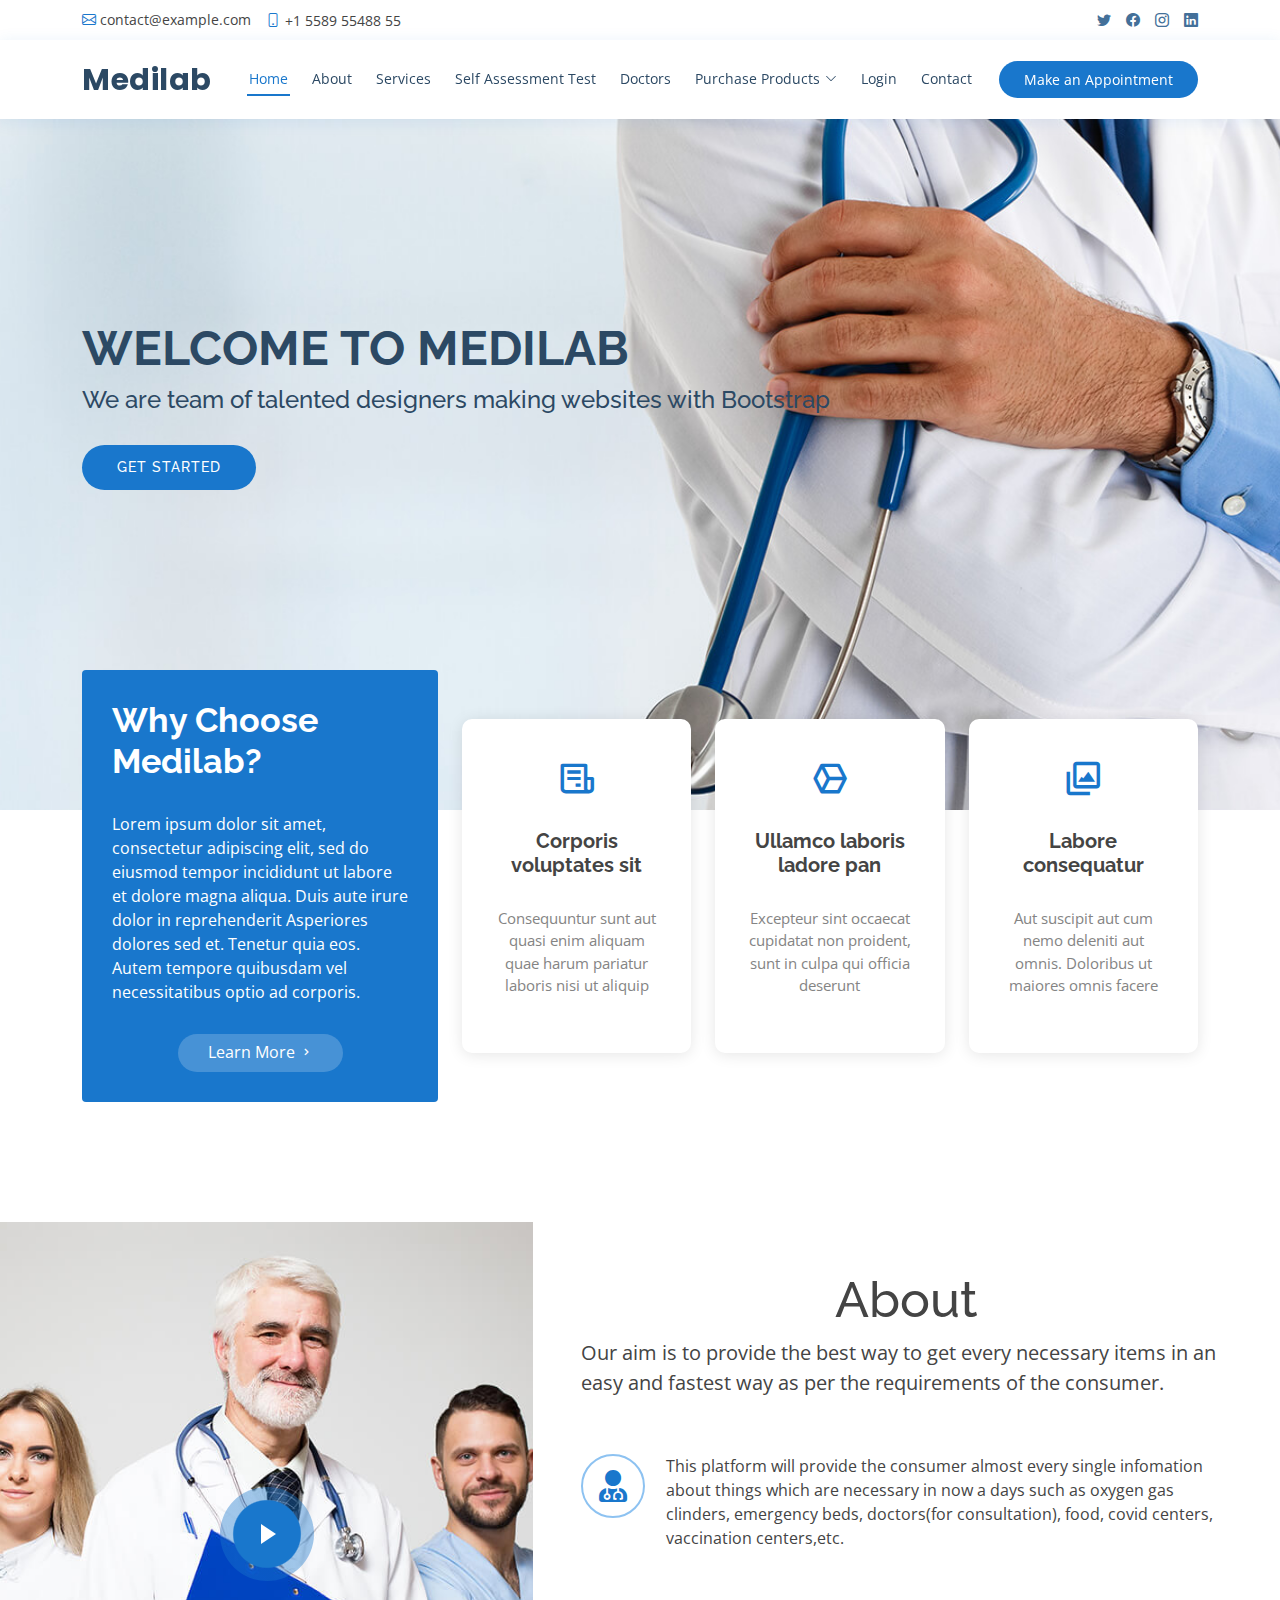
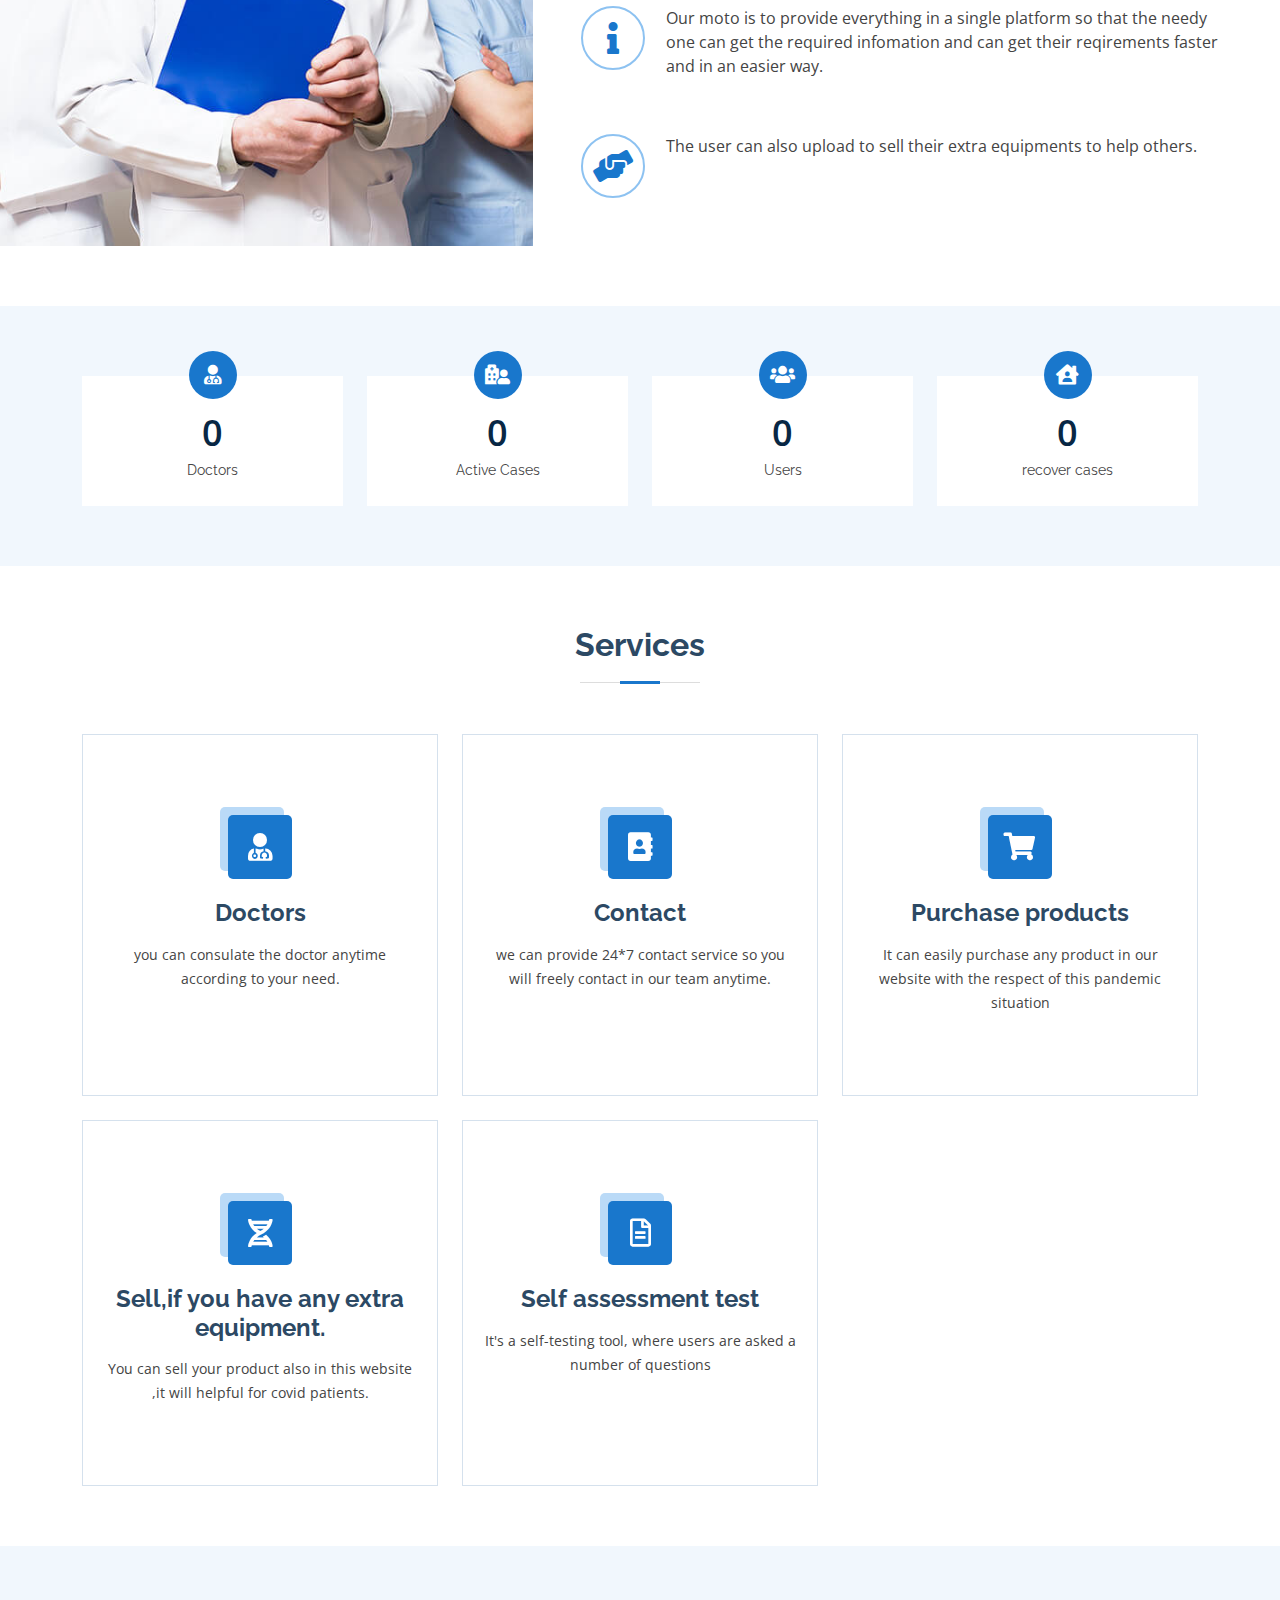
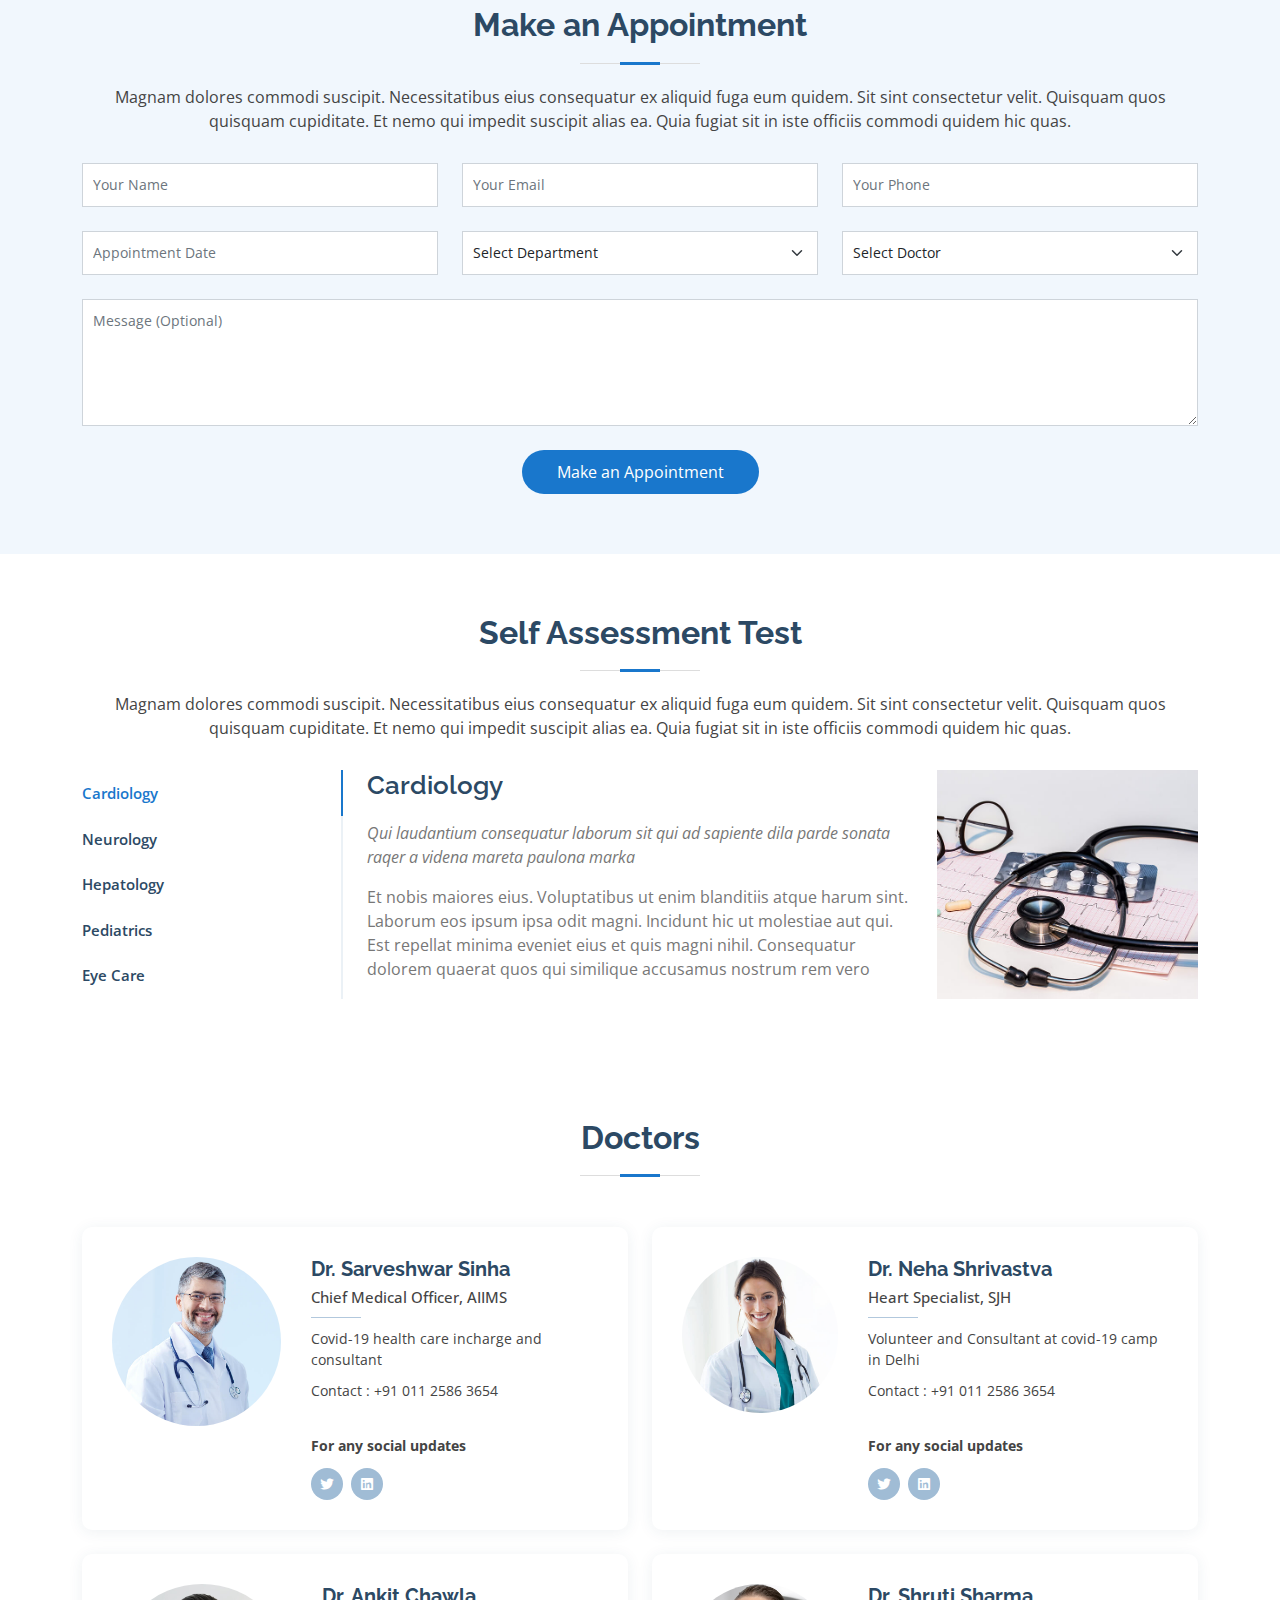
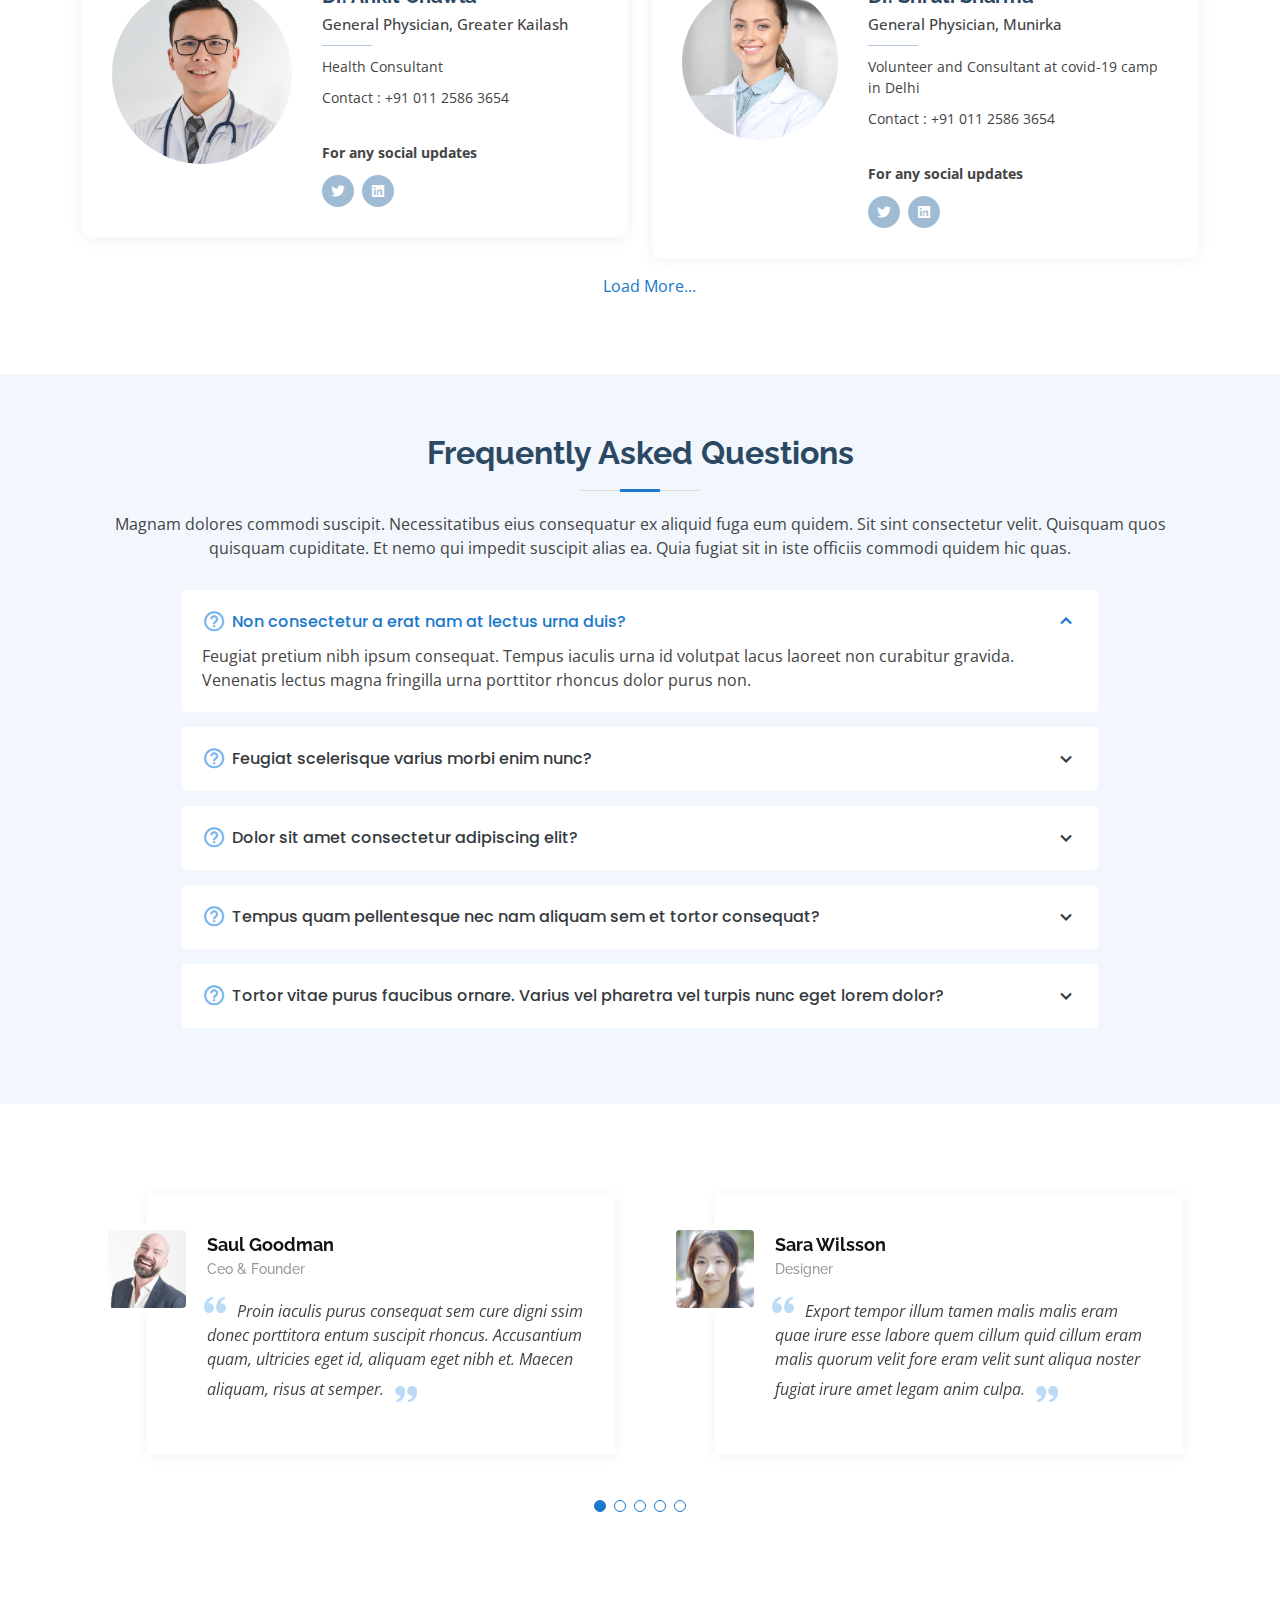
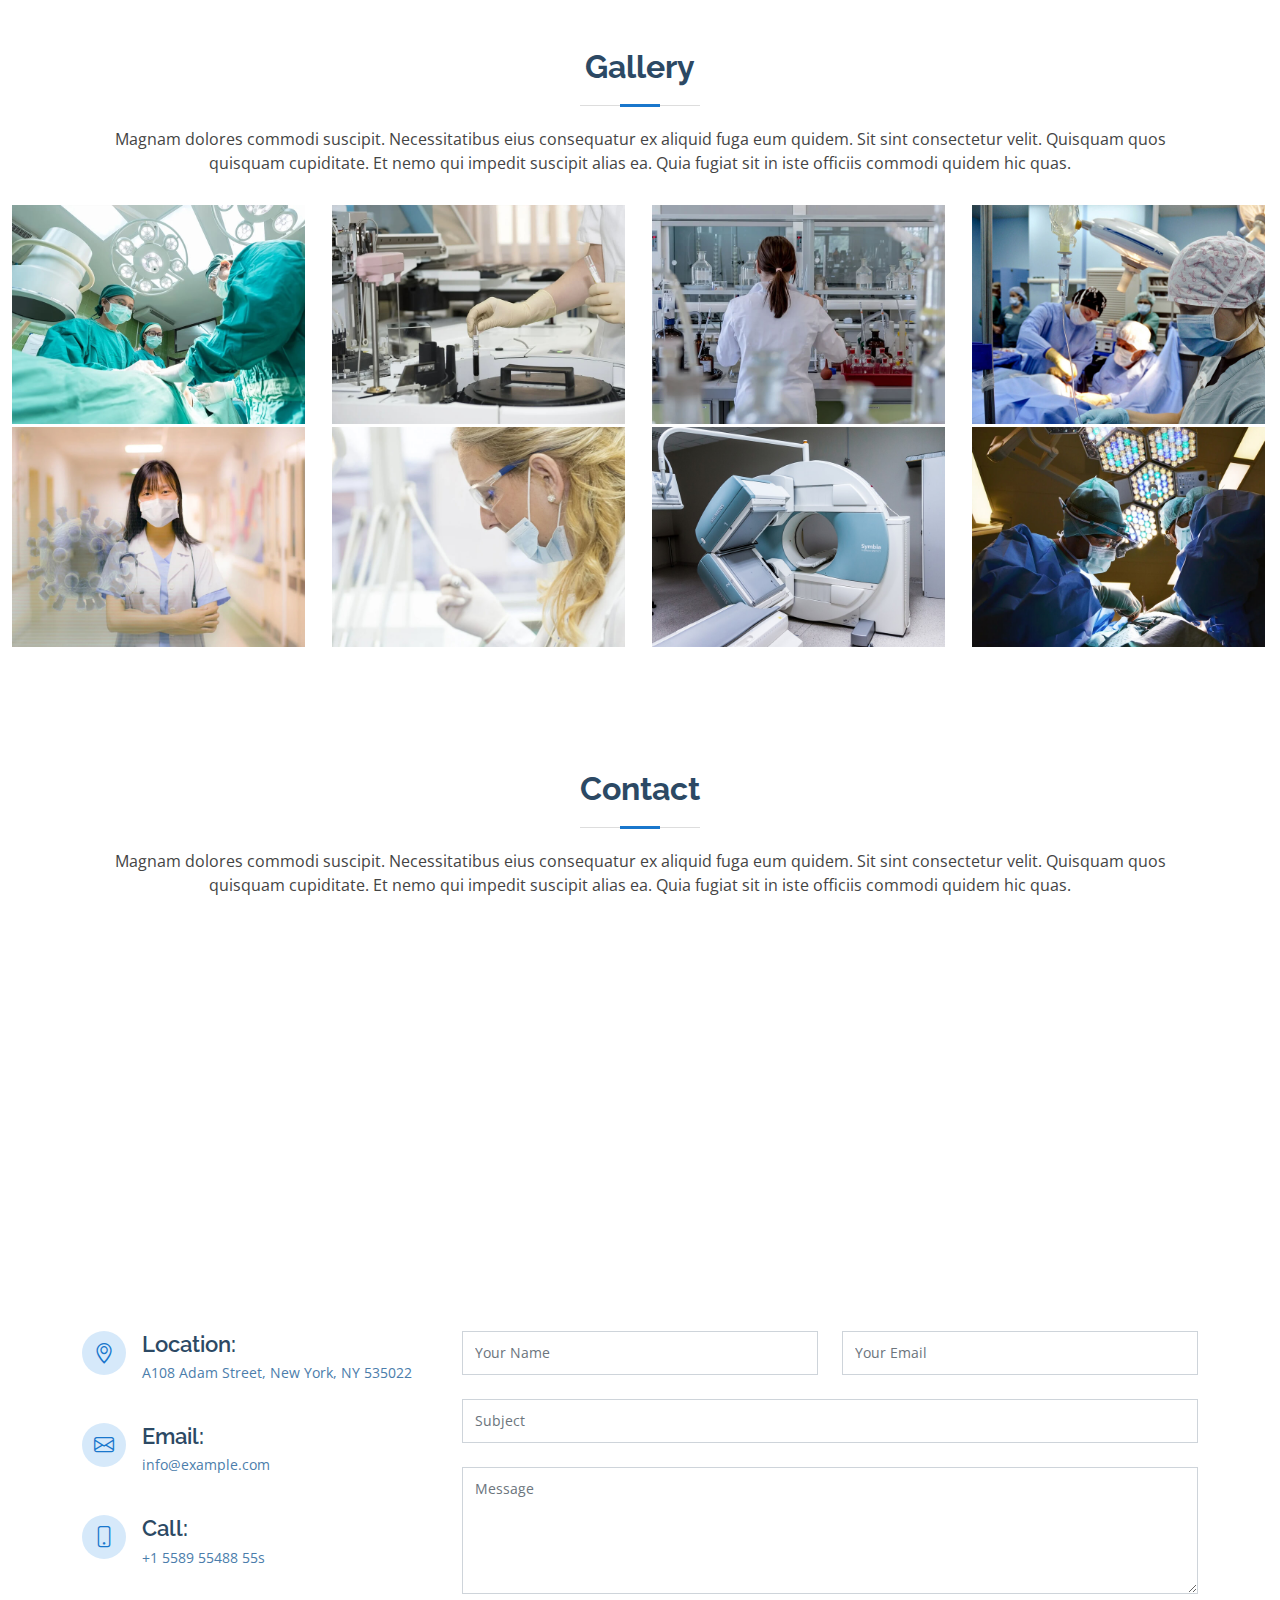
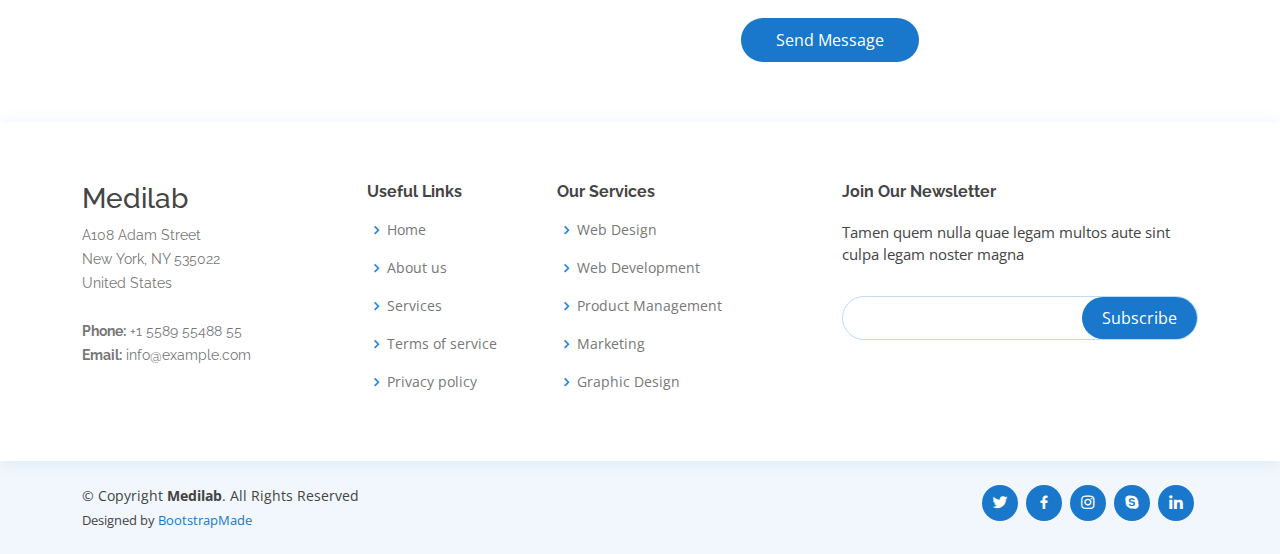
==== commit 6cb0b7dd: "hi" ====
--- a/index.html
+++ b/index.html
@@ -5,7 +5,7 @@
   <meta charset="utf-8">
   <meta content="width=device-width, initial-scale=1.0" name="viewport">
 
-  <title>Medi-Exchange | Home</title>
+  <title>Medilab Bootstrap Template - Index</title>
   <meta content="" name="description">
   <meta content="" name="keywords">
 
@@ -45,8 +45,8 @@
   <div id="topbar" class="d-flex align-items-center fixed-top">
     <div class="container d-flex justify-content-between">
       <div class="contact-info d-flex align-items-center">
-        <i class="bi bi-envelope"></i> <a href="mailto:contact@example.com">medi-exchange.com</a>
-        <i class="bi bi-phone"></i> +91 011 2564 8455
+        <i class="bi bi-envelope"></i> <a href="mailto:contact@example.com">contact@example.com</a>
+        <i class="bi bi-phone"></i> +1 5589 55488 55
       </div>
       <div class="d-none d-lg-flex social-links align-items-center">
         <a href="#" class="twitter"><i class="bi bi-twitter"></i></a>
@@ -61,7 +61,7 @@
   <header id="header" class="fixed-top">
     <div class="container d-flex align-items-center">
 
-      <h1 class="logo me-auto"><a href="index.html">Medi-Exchange</a></h1>
+      <h1 class="logo me-auto"><a href="index.html">Medilab</a></h1>
       <!-- Uncomment below if you prefer to use an image logo -->
       <!-- <a href="index.html" class="logo me-auto"><img src="assets/img/logo.png" alt="" class="img-fluid"></a>-->
 
@@ -70,7 +70,7 @@
           <li><a class="nav-link scrollto active" href="#hero">Home</a></li>
           <li><a class="nav-link scrollto" href="#about">About</a></li>
           <li><a class="nav-link scrollto" href="#services">Services</a></li>
-          <li><a class="nav-link scrollto" href="#departments">Departments</a></li>
+          <li><a class="nav-link scrollto" href="#departments">Self Assessment Test</a></li>
           <li><a class="nav-link scrollto" href="#doctors">Doctors</a></li>
           <li class="dropdown"><a href="#"><span>Purchase Products</span> <i class="bi bi-chevron-down"></i></a>
             <ul>
@@ -87,23 +87,14 @@
               <li><a href="#">Individual Product</a></li>
             </ul>
           </li>
-
-          <li class="dropdown"><a href="#"><span>Register</span> <i class="bi bi-chevron-down"></i></a>
-            <ul>
-              <li><a href="./UserRegister.html">User Register</a></li>
-              <li><a href="./DoctorRegister.html">Doctors Register</a></li>
-            </ul>
-          </li>
-
-
           <li><a class="nav-link" href="./Login.html">Login</a></li>
           <li><a class="nav-link scrollto" href="#contact">Contact</a></li>
         </ul>
         <i class="bi bi-list mobile-nav-toggle"></i>
       </nav><!-- .navbar -->
 
-      <!-- <a href="#appointment" class="appointment-btn scrollto"><span class="d-none d-md-inline">Make an</span> -->
-        <!-- Appointment</a> -->
+      <a href="#appointment" class="appointment-btn scrollto"><span class="d-none d-md-inline">Make an</span>
+        Appointment</a>
 
     </div>
   </header><!-- End Header -->
@@ -111,8 +102,8 @@
   <!-- ======= Hero Section ======= -->
   <section id="hero" class="d-flex align-items-center">
     <div class="container">
-      <h1>Welcome to Medi-Exchange</h1>
-      <!-- <h2>We are team of talented designers making websites with Bootstrap</h2> -->
+      <h1>Welcome to Medilab</h1>
+      <h2>We are team of talented designers making websites with Bootstrap</h2>
       <a href="#about" class="btn-get-started scrollto">Get Started</a>
     </div>
   </section><!-- End Hero -->
@@ -126,7 +117,7 @@
         <div class="row">
           <div class="col-lg-4 d-flex align-items-stretch">
             <div class="content">
-              <h3>Why Choose Medi-Exchange?</h3>
+              <h3>Why Choose Medilab?</h3>
               <p>
                 Lorem ipsum dolor sit amet, consectetur adipiscing elit, sed do eiusmod tempor incididunt ut labore et
                 dolore magna aliqua. Duis aute irure dolor in reprehenderit
@@ -168,8 +159,7 @@
         </div>
 
       </div>
-    </section>
-    <!-- End Why Us Section -->
+    </section><!-- End Why Us Section -->
 
     <!-- ======= About Section ======= -->
     <section id="about" class="about">
@@ -180,32 +170,26 @@
             <a href="https://www.youtube.com/watch?v=jDDaplaOz7Q" class="glightbox play-btn mb-4"></a>
           </div>
 
-          <div
-            class="col-xl-7 col-lg-6 icon-boxes d-flex flex-column align-items-stretch justify-content-center py-5 px-lg-5">
-            <h3>Enim quis est voluptatibus aliquid consequatur fugiat</h3>
-            <p>Esse voluptas cumque vel exercitationem. Reiciendis est hic accusamus. Non ipsam et sed minima temporibus
-              laudantium. Soluta voluptate sed facere corporis dolores excepturi. Libero laboriosam sint et id nulla
-              tenetur. Suscipit aut voluptate.</p>
+          <div class="col-xl-7 col-lg-6 icon-boxes d-flex flex-column align-items-stretch justify-content-center py-5 px-lg-5">
+            <h2 style="text-align: center; font-size: 50px;">About</h2>
+            <p style="font-size: 20px;">Our aim is to provide the best way to get every necessary items in an easy and fastest way as per the requirements of the consumer.</p>
 
             <div class="icon-box">
-              <div class="icon"><i class="bx bx-fingerprint"></i></div>
-              <h4 class="title"><a href="">Lorem Ipsum</a></h4>
-              <p class="description">Voluptatum deleniti atque corrupti quos dolores et quas molestias excepturi sint
-                occaecati cupiditate non provident</p>
+              <div class="icon"><i class="fas fa-user-md"></i></div>
+              <!-- <h4 class="title"><a href="">Lorem Ipsum</a></h4> -->
+              <p class="description" style="font-size:16px;">This platform will provide the consumer almost every single infomation about things which are necessary in now a days such as oxygen gas clinders, emergency beds, doctors(for consultation), food, covid centers, vaccination centers,etc.</p>
             </div>
 
             <div class="icon-box">
-              <div class="icon"><i class="bx bx-gift"></i></div>
-              <h4 class="title"><a href="">Nemo Enim</a></h4>
-              <p class="description">At vero eos et accusamus et iusto odio dignissimos ducimus qui blanditiis
-                praesentium voluptatum deleniti atque</p>
+              <div class="icon"><i class="fas fa-info"></i></div>
+              <!-- <h4 class="title"><a href="">Nemo Enim</a></h4> -->
+              <p class="description" style="font-size: 16px;">Our moto is to provide everything in a single platform so that the needy one can get the required infomation and can get their reqirements faster and in an easier way.</p>
             </div>
 
             <div class="icon-box">
-              <div class="icon"><i class="bx bx-atom"></i></div>
-              <h4 class="title"><a href="">Dine Pad</a></h4>
-              <p class="description">Explicabo est voluptatum asperiores consequatur magnam. Et veritatis odit. Sunt aut
-                deserunt minus aut eligendi omnis</p>
+              <div class="icon"><i class="fas fa-hands-helping"></i></div>
+              <!-- <h4 class="title"><a href="">Dine Pad</a></h4> -->
+              <p class="description" style="font-size: 16px;">The user can also upload to sell their extra equipments to help others.</p>
             </div>
 
           </div>
@@ -221,7 +205,7 @@
         <div class="row">
 
           <div class="col-lg-3 col-md-6">
-            <div class="count-box">
+            <div class="count-box align-items-center justify-content-center" >
               <i class="fas fa-user-md"></i>
               <span data-purecounter-start="0" data-purecounter-end="85" data-purecounter-duration="1"
                 class="purecounter"></span>
@@ -231,28 +215,25 @@
 
           <div class="col-lg-3 col-md-6 mt-5 mt-md-0">
             <div class="count-box">
-              <i class="far fa-hospital"></i>
-              <span data-purecounter-start="0" data-purecounter-end="18" data-purecounter-duration="1"
-                class="purecounter"></span>
-              <p>Departments</p>
+              <i class="fas fa-hospital-user"></i>
+              <span data-purecounter-start="0" data-purecounter-end="18" data-purecounter-duration="1" class="purecounter"></span>
+              <p>Active Cases</p>
+            </div>
+          </div>
+
+          <div class="col-lg-3 col-md-6 mt-5 mt-lg-0">
+            <div class="count-box align-items-center justify-content-center mx-auto">
+              <i class="fas fa-users"></i>
+              <span data-purecounter-start="0" data-purecounter-end="12" data-purecounter-duration="1" class="purecounter" style="text-align: center;"></span>
+              <p>Users</p>
             </div>
           </div>
 
           <div class="col-lg-3 col-md-6 mt-5 mt-lg-0">
             <div class="count-box">
-              <i class="fas fa-flask"></i>
-              <span data-purecounter-start="0" data-purecounter-end="12" data-purecounter-duration="1"
-                class="purecounter"></span>
-              <p>Research Labs</p>
-            </div>
-          </div>
-
-          <div class="col-lg-3 col-md-6 mt-5 mt-lg-0">
-            <div class="count-box">
-              <i class="fas fa-award"></i>
-              <span data-purecounter-start="0" data-purecounter-end="150" data-purecounter-duration="1"
-                class="purecounter"></span>
-              <p>Awards</p>
+              <i class="fas fa-house-user"></i>
+              <span data-purecounter-start="0" data-purecounter-end="150" data-purecounter-duration="1" class="purecounter"></span>
+              <p>recover cases</p>
             </div>
           </div>
 
@@ -267,56 +248,57 @@
 
         <div class="section-title">
           <h2>Services</h2>
+          
         </div>
 
         <div class="row">
           <div class="col-lg-4 col-md-6 d-flex align-items-stretch">
             <div class="icon-box">
-              <div class="icon"><i class="fas fa-heartbeat"></i></div>
-              <h4><a href="">Lorem Ipsum</a></h4>
-              <p>Voluptatum deleniti atque corrupti quos dolores et quas molestias excepturi</p>
+              <div class="icon"><i class="fas fa-user-md"></i></div>
+              <h4><a href="">Doctors</a></h4>
+              <p>you can consulate the doctor anytime according to your need. </p>
             </div>
           </div>
 
           <div class="col-lg-4 col-md-6 d-flex align-items-stretch mt-4 mt-md-0">
             <div class="icon-box">
-              <div class="icon"><i class="fas fa-pills"></i></div>
-              <h4><a href="">Sed ut perspiciatis</a></h4>
-              <p>Duis aute irure dolor in reprehenderit in voluptate velit esse cillum dolore</p>
+              <div class="icon"><i class="fas fa-address-book"></i></div>
+              <h4><a href="">Contact</a></h4>
+              <p>we can provide 24*7 contact service so you will freely contact in our team anytime.</p>
             </div>
           </div>
 
           <div class="col-lg-4 col-md-6 d-flex align-items-stretch mt-4 mt-lg-0">
             <div class="icon-box">
-              <div class="icon"><i class="fas fa-hospital-user"></i></div>
-              <h4><a href="">Magni Dolores</a></h4>
-              <p>Excepteur sint occaecat cupidatat non proident, sunt in culpa qui officia</p>
+              <div class="icon"><i class="fas fa-shopping-cart"></i></div>
+              <h4><a href="">Purchase products</a></h4>
+              <p>It can easily purchase any product in our website with the respect of this pandemic situation </p>
             </div>
           </div>
 
           <div class="col-lg-4 col-md-6 d-flex align-items-stretch mt-4">
             <div class="icon-box">
               <div class="icon"><i class="fas fa-dna"></i></div>
-              <h4><a href="">Nemo Enim</a></h4>
-              <p>At vero eos et accusamus et iusto odio dignissimos ducimus qui blanditiis</p>
+              <h4><a href="">Sell,if you have any extra equipment.</a></h4>
+              <p>You can sell your product also in this website ,it will helpful for covid patients.</p>
             </div>
           </div>
 
           <div class="col-lg-4 col-md-6 d-flex align-items-stretch mt-4">
             <div class="icon-box">
-              <div class="icon"><i class="fas fa-wheelchair"></i></div>
-              <h4><a href="">Dele cardo</a></h4>
-              <p>Quis consequatur saepe eligendi voluptatem consequatur dolor consequuntur</p>
-            </div>
-          </div>
-
-          <div class="col-lg-4 col-md-6 d-flex align-items-stretch mt-4">
+              <div class="icon"><i class="far fa-file-alt"></i></div>
+              <h4><a href="">Self assessment test</a></h4>
+              <p>It's a self-testing tool, where users are asked a number of questions</p>
+            </div>
+          </div>
+
+          <!-- <div class="col-lg-4 col-md-6 d-flex align-items-stretch mt-4">
             <div class="icon-box">
               <div class="icon"><i class="fas fa-notes-medical"></i></div>
               <h4><a href="">Divera don</a></h4>
               <p>Modi nostrum vel laborum. Porro fugit error sit minus sapiente sit aspernatur</p>
             </div>
-          </div>
+          </div> -->
 
         </div>
 
@@ -324,7 +306,7 @@
     </section><!-- End Services Section -->
 
     <!-- ======= Appointment Section ======= -->
-    <!-- <section id="appointment" class="appointment section-bg">
+    <section id="appointment" class="appointment section-bg">
       <div class="container">
 
         <div class="section-title">
@@ -391,18 +373,15 @@
         </form>
 
       </div>
-    </section> -->
-    <!-- End Appointment Section -->
+    </section><!-- End Appointment Section -->
 
     <!-- ======= Departments Section ======= -->
-    <!-- <section id="departments" class="departments">
+    <section id="departments" class="departments">
       <div class="container">
 
         <div class="section-title">
-          <h2>Departments</h2>
-          <p>Magnam dolores commodi suscipit. Necessitatibus eius consequatur ex aliquid fuga eum quidem. Sit sint
-            consectetur velit. Quisquam quos quisquam cupiditate. Et nemo qui impedit suscipit alias ea. Quia fugiat sit
-            in iste officiis commodi quidem hic quas.</p>
+          <h2>Self Assessment Test</h2>
+          <p>Magnam dolores commodi suscipit. Necessitatibus eius consequatur ex aliquid fuga eum quidem. Sit sint consectetur velit. Quisquam quos quisquam cupiditate. Et nemo qui impedit suscipit alias ea. Quia fugiat sit in iste officiis commodi quidem hic quas.</p>
         </div>
 
         <div class="row">
@@ -506,8 +485,7 @@
         </div>
 
       </div>
-    </section> -->
-    <!-- End Departments Section -->
+    </section><!-- End Departments Section -->
 
     <!-- ======= Doctors Section ======= -->
     <section id="doctors" class="doctors">
@@ -616,63 +594,74 @@
 
         <div class="section-title">
           <h2>Frequently Asked Questions</h2>
+          <p>Magnam dolores commodi suscipit. Necessitatibus eius consequatur ex aliquid fuga eum quidem. Sit sint
+            consectetur velit. Quisquam quos quisquam cupiditate. Et nemo qui impedit suscipit alias ea. Quia fugiat sit
+            in iste officiis commodi quidem hic quas.</p>
         </div>
 
         <div class="faq-list">
           <ul>
             <li data-aos="fade-up">
               <i class="bx bx-help-circle icon-help"></i> <a data-bs-toggle="collapse" class="collapse"
-                data-bs-target="#faq-list-1">Medi-Exchange AIM <i class="bx bx-chevron-down icon-show"></i><i
-                  class="bx bx-chevron-up icon-close"></i></a>
+                data-bs-target="#faq-list-1">Non consectetur a erat nam at lectus urna duis? <i
+                  class="bx bx-chevron-down icon-show"></i><i class="bx bx-chevron-up icon-close"></i></a>
               <div id="faq-list-1" class="collapse show" data-bs-parent=".faq-list">
                 <p>
-                  Our aim is to provide the best way to get every necessary items in an easy and fastest way as per the
-                  requirements of the consumer. </p>
-                <p>This platform will provide the consumer almost every single infomation about things which are
-                  necessary in now a days such as oxygen gas clinders, emergency beds, doctors(for consultation), food,
-                  covid centers, vaccination centers,etc.</p>
-
-                <p>Our moto is to provide everything in a single platform so that the needy one can get the required
-                  infomation and can get their reqirements faster and in an easier way.
-                  The user can also upload to sell their extra equipments to help others.</p>
+                  Feugiat pretium nibh ipsum consequat. Tempus iaculis urna id volutpat lacus laoreet non curabitur
+                  gravida. Venenatis lectus magna fringilla urna porttitor rhoncus dolor purus non.
                 </p>
               </div>
             </li>
 
             <li data-aos="fade-up" data-aos-delay="100">
               <i class="bx bx-help-circle icon-help"></i> <a data-bs-toggle="collapse" data-bs-target="#faq-list-2"
-                class="collapsed">How to Register ? <i class="bx bx-chevron-down icon-show"></i><i
-                  class="bx bx-chevron-up icon-close"></i></a>
+                class="collapsed">Feugiat scelerisque varius morbi enim nunc? <i
+                  class="bx bx-chevron-down icon-show"></i><i class="bx bx-chevron-up icon-close"></i></a>
               <div id="faq-list-2" class="collapse" data-bs-parent=".faq-list">
                 <p>
-                  Click On The registration link. Fill in the necessary details like name and contact information. Then
-                  after filling the information click on submit button, you will find yourself registered with us.
+                  Dolor sit amet consectetur adipiscing elit pellentesque habitant morbi. Id interdum velit laoreet id
+                  donec ultrices. Fringilla phasellus faucibus scelerisque eleifend donec pretium. Est pellentesque elit
+                  ullamcorper dignissim. Mauris ultrices eros in cursus turpis massa tincidunt dui.
                 </p>
               </div>
             </li>
 
             <li data-aos="fade-up" data-aos-delay="200">
               <i class="bx bx-help-circle icon-help"></i> <a data-bs-toggle="collapse" data-bs-target="#faq-list-3"
-                class="collapsed">How Doctor Consultation Works ? <i class="bx bx-chevron-down icon-show"></i><i
-                  class="bx bx-chevron-up icon-close"></i></a>
+                class="collapsed">Dolor sit amet consectetur adipiscing elit? <i
+                  class="bx bx-chevron-down icon-show"></i><i class="bx bx-chevron-up icon-close"></i></a>
               <div id="faq-list-3" class="collapse" data-bs-parent=".faq-list">
                 <p>
-                  We have verified doctors affiliated with us. Some are registered and some are not but each doctor is
-                  authenticated. We provide doctor's name and contact information with their work experience and
-                  designation. You can choose the doctor to consult according to your needs.
+                  Eleifend mi in nulla posuere sollicitudin aliquam ultrices sagittis orci. Faucibus pulvinar elementum
+                  integer enim. Sem nulla pharetra diam sit amet nisl suscipit. Rutrum tellus pellentesque eu tincidunt.
+                  Lectus urna duis convallis convallis tellus. Urna molestie at elementum eu facilisis sed odio morbi
+                  quis
                 </p>
               </div>
             </li>
 
             <li data-aos="fade-up" data-aos-delay="300">
               <i class="bx bx-help-circle icon-help"></i> <a data-bs-toggle="collapse" data-bs-target="#faq-list-4"
-                class="collapsed">How to buy an available product? <i class="bx bx-chevron-down icon-show"></i><i
-                  class="bx bx-chevron-up icon-close"></i></a>
+                class="collapsed">Tempus quam pellentesque nec nam aliquam sem et tortor consequat? <i
+                  class="bx bx-chevron-down icon-show"></i><i class="bx bx-chevron-up icon-close"></i></a>
               <div id="faq-list-4" class="collapse" data-bs-parent=".faq-list">
                 <p>
-                  You can buy a product directly from the seller. We have provided all the products with their
-                  description and condition. A product is being verified at our end and then reaches the the buyer, so
-                  there is less chance of forgery.
+                  Molestie a iaculis at erat pellentesque adipiscing commodo. Dignissim suspendisse in est ante in. Nunc
+                  vel risus commodo viverra maecenas accumsan. Sit amet nisl suscipit adipiscing bibendum est. Purus
+                  gravida quis blandit turpis cursus in.
+                </p>
+              </div>
+            </li>
+
+            <li data-aos="fade-up" data-aos-delay="400">
+              <i class="bx bx-help-circle icon-help"></i> <a data-bs-toggle="collapse" data-bs-target="#faq-list-5"
+                class="collapsed">Tortor vitae purus faucibus ornare. Varius vel pharetra vel turpis nunc eget lorem
+                dolor? <i class="bx bx-chevron-down icon-show"></i><i class="bx bx-chevron-up icon-close"></i></a>
+              <div id="faq-list-5" class="collapse" data-bs-parent=".faq-list">
+                <p>
+                  Laoreet sit amet cursus sit amet dictum sit amet justo. Mauris vitae ultricies leo integer malesuada
+                  nunc vel. Tincidunt eget nullam non nisi est sit amet. Turpis nunc eget lorem dolor sed. Ut venenatis
+                  tellus in metus vulputate eu scelerisque.
                 </p>
               </div>
             </li>
@@ -693,12 +682,13 @@
             <div class="swiper-slide">
               <div class="testimonial-wrap">
                 <div class="testimonial-item">
-                  <img src="assets/img/person/p3.jpg" class="testimonial-img" alt="">
-                  <h3>Rahul Sharma</h3>
-                  <h4>Netaji Nagar</h4>
+                  <img src="assets/img/testimonials/testimonials-1.jpg" class="testimonial-img" alt="">
+                  <h3>Saul Goodman</h3>
+                  <h4>Ceo &amp; Founder</h4>
                   <p>
                     <i class="bx bxs-quote-alt-left quote-icon-left"></i>
-                    Thank you so much Medi-Exchange
+                    Proin iaculis purus consequat sem cure digni ssim donec porttitora entum suscipit rhoncus.
+                    Accusantium quam, ultricies eget id, aliquam eget nibh et. Maecen aliquam, risus at semper.
                     <i class="bx bxs-quote-alt-right quote-icon-right"></i>
                   </p>
                 </div>
@@ -708,12 +698,13 @@
             <div class="swiper-slide">
               <div class="testimonial-wrap">
                 <div class="testimonial-item">
-                  <img src="assets/img/person/p4.jpg" class="testimonial-img" alt="">
-                  <h3>Radhika Jha</h3>
-                  <h4>Padpadganj</h4>
+                  <img src="assets/img/testimonials/testimonials-2.jpg" class="testimonial-img" alt="">
+                  <h3>Sara Wilsson</h3>
+                  <h4>Designer</h4>
                   <p>
                     <i class="bx bxs-quote-alt-left quote-icon-left"></i>
-                    Thank you so much Medi-Exchange
+                    Export tempor illum tamen malis malis eram quae irure esse labore quem cillum quid cillum eram malis
+                    quorum velit fore eram velit sunt aliqua noster fugiat irure amet legam anim culpa.
                     <i class="bx bxs-quote-alt-right quote-icon-right"></i>
                   </p>
                 </div>
@@ -723,18 +714,52 @@
             <div class="swiper-slide">
               <div class="testimonial-wrap">
                 <div class="testimonial-item">
-                  <img src="assets/img/person/p5.jpg" class="testimonial-img" alt="">
-                  <h3>Uday Singh</h3>
-                  <h4>Karol Bagh</h4>
+                  <img src="assets/img/testimonials/testimonials-3.jpg" class="testimonial-img" alt="">
+                  <h3>Jena Karlis</h3>
+                  <h4>Store Owner</h4>
                   <p>
                     <i class="bx bxs-quote-alt-left quote-icon-left"></i>
-                    Thank you so much Medi-Exchange
+                    Enim nisi quem export duis labore cillum quae magna enim sint quorum nulla quem veniam duis minim
+                    tempor labore quem eram duis noster aute amet eram fore quis sint minim.
                     <i class="bx bxs-quote-alt-right quote-icon-right"></i>
                   </p>
                 </div>
               </div>
             </div><!-- End testimonial item -->
 
+            <div class="swiper-slide">
+              <div class="testimonial-wrap">
+                <div class="testimonial-item">
+                  <img src="assets/img/testimonials/testimonials-4.jpg" class="testimonial-img" alt="">
+                  <h3>Matt Brandon</h3>
+                  <h4>Freelancer</h4>
+                  <p>
+                    <i class="bx bxs-quote-alt-left quote-icon-left"></i>
+                    Fugiat enim eram quae cillum dolore dolor amet nulla culpa multos export minim fugiat minim velit
+                    minim dolor enim duis veniam ipsum anim magna sunt elit fore quem dolore labore illum veniam.
+                    <i class="bx bxs-quote-alt-right quote-icon-right"></i>
+                  </p>
+                </div>
+              </div>
+            </div><!-- End testimonial item -->
+
+            <div class="swiper-slide">
+              <div class="testimonial-wrap">
+                <div class="testimonial-item">
+                  <img src="assets/img/testimonials/testimonials-5.jpg" class="testimonial-img" alt="">
+                  <h3>John Larson</h3>
+                  <h4>Entrepreneur</h4>
+                  <p>
+                    <i class="bx bxs-quote-alt-left quote-icon-left"></i>
+                    Quis quorum aliqua sint quem legam fore sunt eram irure aliqua veniam tempor noster veniam enim
+                    culpa labore duis sunt culpa nulla illum cillum fugiat legam esse veniam culpa fore nisi cillum
+                    quid.
+                    <i class="bx bxs-quote-alt-right quote-icon-right"></i>
+                  </p>
+                </div>
+              </div>
+            </div><!-- End testimonial item -->
+
           </div>
           <div class="swiper-pagination"></div>
         </div>
@@ -748,6 +773,9 @@
 
         <div class="section-title">
           <h2>Gallery</h2>
+          <p>Magnam dolores commodi suscipit. Necessitatibus eius consequatur ex aliquid fuga eum quidem. Sit sint
+            consectetur velit. Quisquam quos quisquam cupiditate. Et nemo qui impedit suscipit alias ea. Quia fugiat sit
+            in iste officiis commodi quidem hic quas.</p>
         </div>
       </div>
 
@@ -756,64 +784,64 @@
 
           <div class="col-lg-3 col-md-4">
             <div class="gallery-item">
-              <a href="assets/img/gallery/bed.jpg" class="galelry-lightbox">
-                <img src="assets/img/gallery/bed.jpg" alt="" class="img-fluid">
+              <a href="assets/img/gallery/gallery-1.jpg" class="galelry-lightbox">
+                <img src="assets/img/gallery/gallery-1.jpg" alt="" class="img-fluid">
               </a>
             </div>
           </div>
 
           <div class="col-lg-3 col-md-4">
             <div class="gallery-item">
-              <a href="assets/img/gallery/car.jpg" class="galelry-lightbox">
-                <img src="assets/img/gallery/car.jpg" alt="" class="img-fluid">
+              <a href="assets/img/gallery/gallery-2.jpg" class="galelry-lightbox">
+                <img src="assets/img/gallery/gallery-2.jpg" alt="" class="img-fluid">
               </a>
             </div>
           </div>
 
           <div class="col-lg-3 col-md-4">
             <div class="gallery-item">
-              <a href="assets/img/gallery/covid-45.jpg" class="galelry-lightbox">
-                <img src="assets/img/gallery/covid-45.jpg" alt="" class="img-fluid">
+              <a href="assets/img/gallery/gallery-3.jpg" class="galelry-lightbox">
+                <img src="assets/img/gallery/gallery-3.jpg" alt="" class="img-fluid">
               </a>
             </div>
           </div>
 
           <div class="col-lg-3 col-md-4">
             <div class="gallery-item">
-              <a href="assets/img/gallery/download.jpg" class="galelry-lightbox">
-                <img src="assets/img/gallery/download.jpg" alt="" class="img-fluid">
+              <a href="assets/img/gallery/gallery-4.jpg" class="galelry-lightbox">
+                <img src="assets/img/gallery/gallery-4.jpg" alt="" class="img-fluid">
               </a>
             </div>
           </div>
 
           <div class="col-lg-3 col-md-4">
             <div class="gallery-item">
-              <a href="assets/img/gallery/room.jpg" class="galelry-lightbox">
-                <img src="assets/img/gallery/room.jpg" alt="" class="img-fluid">
+              <a href="assets/img/gallery/gallery-5.jpg" class="galelry-lightbox">
+                <img src="assets/img/gallery/gallery-5.jpg" alt="" class="img-fluid">
               </a>
             </div>
           </div>
 
           <div class="col-lg-3 col-md-4">
             <div class="gallery-item">
-              <a href="assets/img/gallery/pulse-oximeter.jpg" class="galelry-lightbox">
-                <img src="assets/img/gallery/pulse-oximeter.jpg" alt="" class="img-fluid">
+              <a href="assets/img/gallery/gallery-6.jpg" class="galelry-lightbox">
+                <img src="assets/img/gallery/gallery-6.jpg" alt="" class="img-fluid">
               </a>
             </div>
           </div>
 
           <div class="col-lg-3 col-md-4">
             <div class="gallery-item">
-              <a href="assets/img/gallery/lab.jpg" class="galelry-lightbox">
-                <img src="assets/img/gallery/lab.jpg" alt="" class="img-fluid">
+              <a href="assets/img/gallery/gallery-7.jpg" class="galelry-lightbox">
+                <img src="assets/img/gallery/gallery-7.jpg" alt="" class="img-fluid">
               </a>
             </div>
           </div>
 
           <div class="col-lg-3 col-md-4">
             <div class="gallery-item">
-              <a href="assets/img/gallery/text.jpg" class="galelry-lightbox">
-                <img src="assets/img/gallery/text.jpg" alt="" class="img-fluid">
+              <a href="assets/img/gallery/gallery-8.jpg" class="galelry-lightbox">
+                <img src="assets/img/gallery/gallery-8.jpg" alt="" class="img-fluid">
               </a>
             </div>
           </div>
@@ -829,6 +857,9 @@
 
         <div class="section-title">
           <h2>Contact</h2>
+          <p>Magnam dolores commodi suscipit. Necessitatibus eius consequatur ex aliquid fuga eum quidem. Sit sint
+            consectetur velit. Quisquam quos quisquam cupiditate. Et nemo qui impedit suscipit alias ea. Quia fugiat sit
+            in iste officiis commodi quidem hic quas.</p>
         </div>
       </div>
 
@@ -907,41 +938,41 @@
         <div class="row">
 
           <div class="col-lg-3 col-md-6 footer-contact">
-            <h3>Medi-Exchange</h3>
+            <h3>Medilab</h3>
             <p>
-              A108, Royal Street <br>
-              Greater Kailash, New Delhi<br>
-              India <br><br>
-              <strong>Phone:</strong> +91 011 2564 8455<br>
-              <strong>Email:</strong> medi-exchange.com<br>
+              A108 Adam Street <br>
+              New York, NY 535022<br>
+              United States <br><br>
+              <strong>Phone:</strong> +1 5589 55488 55<br>
+              <strong>Email:</strong> info@example.com<br>
             </p>
           </div>
 
           <div class="col-lg-2 col-md-6 footer-links">
             <h4>Useful Links</h4>
             <ul>
-              <li><i class="bx bx-chevron-right scrollto"></i> <a href="#hero">Home</a></li>
-              <li><i class="bx bx-chevron-right scrollto"></i> <a href="#about">About us</a></li>
-              <li><i class="bx bx-chevron-right scrollto"></i> <a href="#services">Services</a></li>
-              <li><i class="bx bx-chevron-right scrollto"></i> <a href="#">Terms of service</a></li>
-              <li><i class="bx bx-chevron-right scrollto"></i> <a href="#">Privacy policy</a></li>
+              <li><i class="bx bx-chevron-right"></i> <a href="#">Home</a></li>
+              <li><i class="bx bx-chevron-right"></i> <a href="#">About us</a></li>
+              <li><i class="bx bx-chevron-right"></i> <a href="#">Services</a></li>
+              <li><i class="bx bx-chevron-right"></i> <a href="#">Terms of service</a></li>
+              <li><i class="bx bx-chevron-right"></i> <a href="#">Privacy policy</a></li>
             </ul>
           </div>
 
           <div class="col-lg-3 col-md-6 footer-links">
-            <h4>Our Location</h4>
+            <h4>Our Services</h4>
             <ul>
-              <li><i class="bx bx-chevron-right"></i> <a href="#">Delhi</a></li>
-              <li><i class="bx bx-chevron-right"></i> <a href="#">Mumbai</a></li>
-              <li><i class="bx bx-chevron-right"></i> <a href="#">Dheradhun</a></li>
-              <li><i class="bx bx-chevron-right"></i> <a href="#">Pune</a></li>
-              <li><i class="bx bx-chevron-right"></i> <a href="#">Chennai</a></li>
+              <li><i class="bx bx-chevron-right"></i> <a href="#">Web Design</a></li>
+              <li><i class="bx bx-chevron-right"></i> <a href="#">Web Development</a></li>
+              <li><i class="bx bx-chevron-right"></i> <a href="#">Product Management</a></li>
+              <li><i class="bx bx-chevron-right"></i> <a href="#">Marketing</a></li>
+              <li><i class="bx bx-chevron-right"></i> <a href="#">Graphic Design</a></li>
             </ul>
           </div>
 
           <div class="col-lg-4 col-md-6 footer-newsletter">
             <h4>Join Our Newsletter</h4>
-            <!-- <p>Tamen quem nulla quae legam multos aute sint culpa legam noster magna</p> -->
+            <p>Tamen quem nulla quae legam multos aute sint culpa legam noster magna</p>
             <form action="" method="post">
               <input type="email" name="email"><input type="submit" value="Subscribe">
             </form>
@@ -955,14 +986,14 @@
 
       <div class="me-md-auto text-center text-md-start">
         <div class="copyright">
-          &copy; Copyright <strong><span>Medi-Exchange</span></strong>. All Rights Reserved
+          &copy; Copyright <strong><span>Medilab</span></strong>. All Rights Reserved
         </div>
         <div class="credits">
           <!-- All the links in the footer should remain intact. -->
           <!-- You can delete the links only if you purchased the pro version. -->
           <!-- Licensing information: https://bootstrapmade.com/license/ -->
           <!-- Purchase the pro version with working PHP/AJAX contact form: https://bootstrapmade.com/medilab-free-medical-bootstrap-theme/ -->
-          Designed by <a href="#">Code Bots</a>
+          Designed by <a href="https://bootstrapmade.com/">BootstrapMade</a>
         </div>
       </div>
       <div class="social-links text-center text-md-right pt-3 pt-md-0">
--- a/assets/css/style.css
+++ b/assets/css/style.css
@@ -1750,102 +1750,4 @@
     margin-left: 30%;
     cursor: pointer;
   }
-}
-
-/* Regiister */
-
-.register{
-  background: -webkit-linear-gradient(left, #3931af, #00c6ff);
-  margin-top: 3%;
-  padding: 3%;
-}
-.register-left{
-  text-align: center;
-  color: #fff;
-  margin-top: 4%;
-}
-.register-left input{
-  border: none;
-  border-radius: 1.5rem;
-  padding: 2%;
-  width: 60%;
-  background: #f8f9fa;
-  font-weight: bold;
-  color: #383d41;
-  margin-top: 30%;
-  margin-bottom: 3%;
-  cursor: pointer;
-}
-.register-right{
-  background: #f8f9fa;
-  border-top-left-radius: 10% 50%;
-  border-bottom-left-radius: 10% 50%;
-}
-.register-left img{
-  margin-top: 15%;
-  margin-bottom: 5%;
-  width: 25%;
-  -webkit-animation: mover 2s infinite  alternate;
-  animation: mover 1s infinite  alternate;
-}
-@-webkit-keyframes mover {
-  0% { transform: translateY(0); }
-  100% { transform: translateY(-20px); }
-}
-@keyframes mover {
-  0% { transform: translateY(0); }
-  100% { transform: translateY(-20px); }
-}
-.register-left p{
-  font-weight: lighter;
-  padding: 12%;
-  margin-top: -9%;
-}
-.register .register-form{
-  padding: 10%;
-  margin-top: 10%;
-}
-.btnRegister{
-  float: right;
-  margin-top: 10%;
-  border: none;
-  border-radius: 1.5rem;
-  padding: 2%;
-  background: #0062cc;
-  color: #fff;
-  font-weight: 600;
-  width: 50%;
-  cursor: pointer;
-}
-.register .nav-tabs{
-  margin-top: 3%;
-  border: none;
-  background: #0062cc;
-  border-radius: 1.5rem;
-  width: 28%;
-  float: right;
-}
-.register .nav-tabs .nav-link{
-  padding: 2%;
-  height: 34px;
-  font-weight: 600;
-  color: #fff;
-  border-top-right-radius: 1.5rem;
-  border-bottom-right-radius: 1.5rem;
-}
-.register .nav-tabs .nav-link:hover{
-  border: none;
-}
-.register .nav-tabs .nav-link.active{
-  width: 100px;
-  color: #0062cc;
-  border: 2px solid #0062cc;
-  border-top-left-radius: 1.5rem;
-  border-bottom-left-radius: 1.5rem;
-}
-.register-heading{
-  text-align: center;
-  margin-top: 8%;
-  margin-bottom: -15%;
-  color: #495057;
 }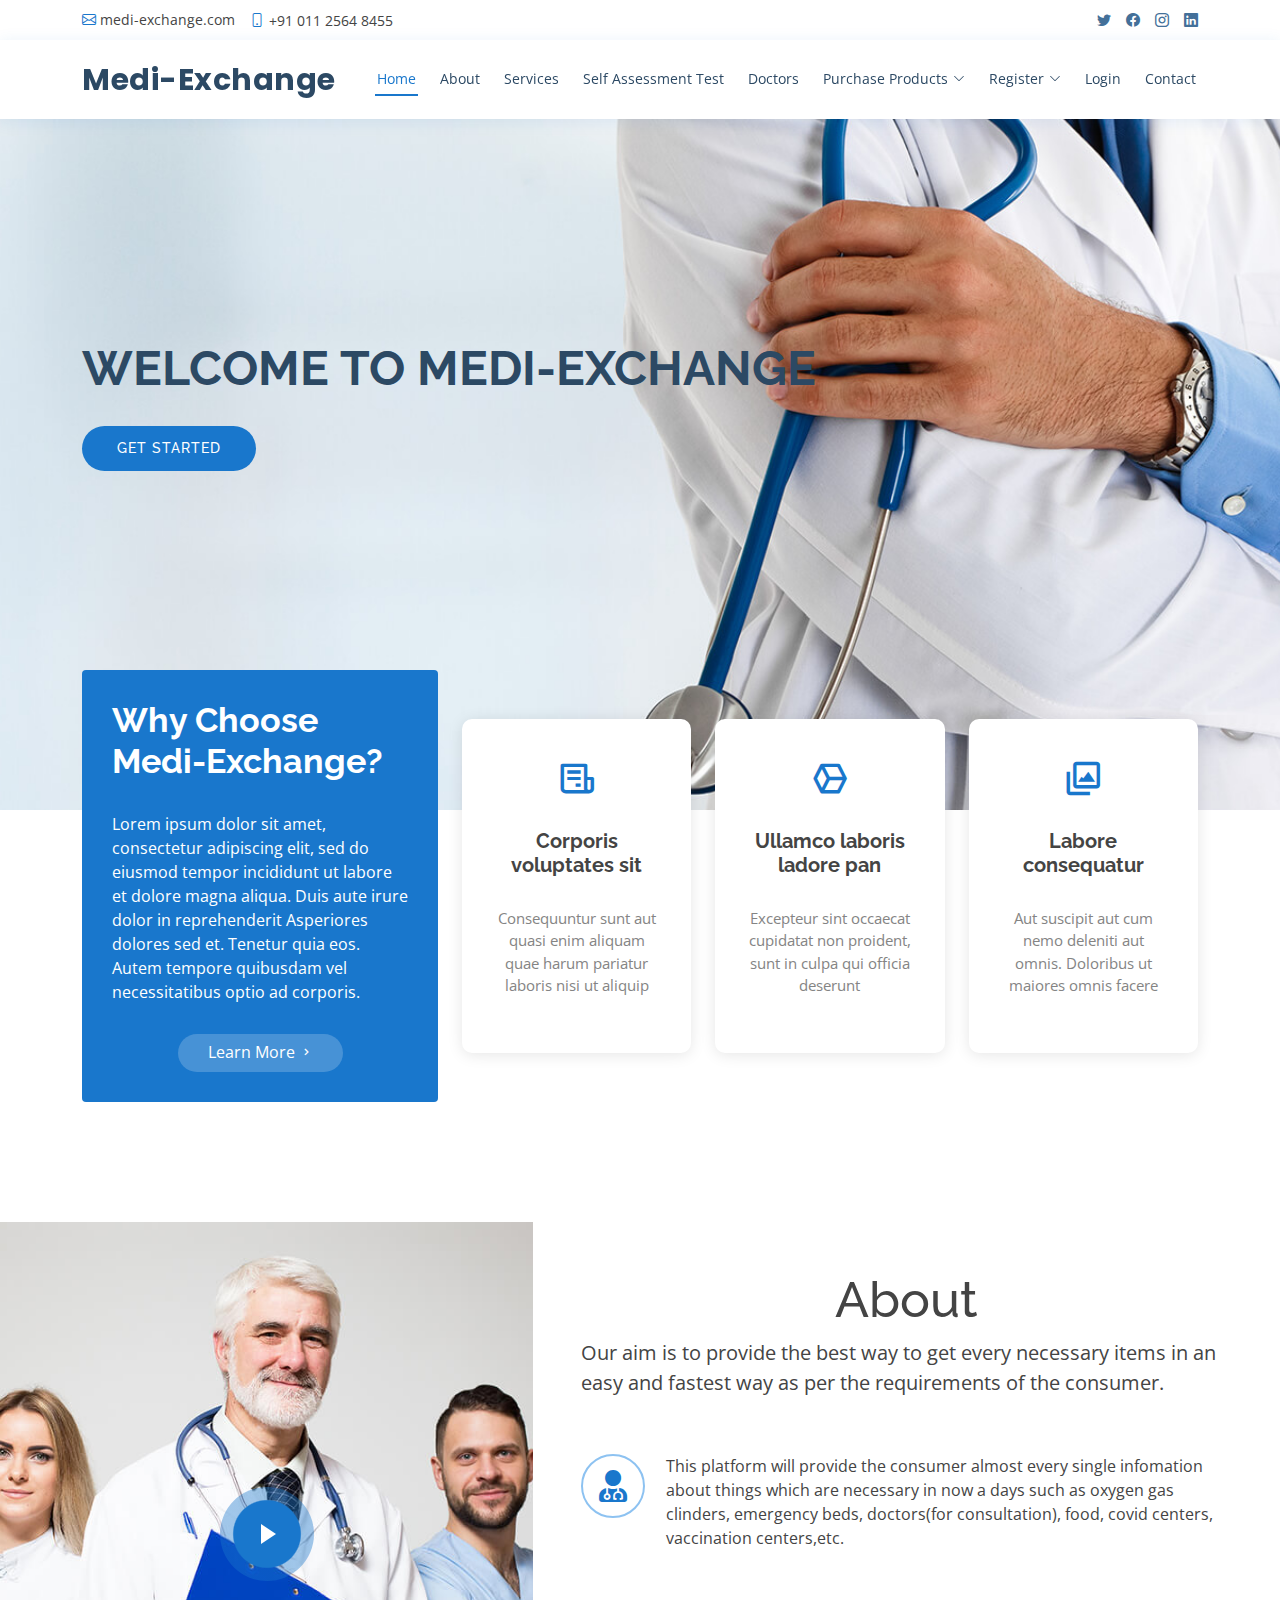
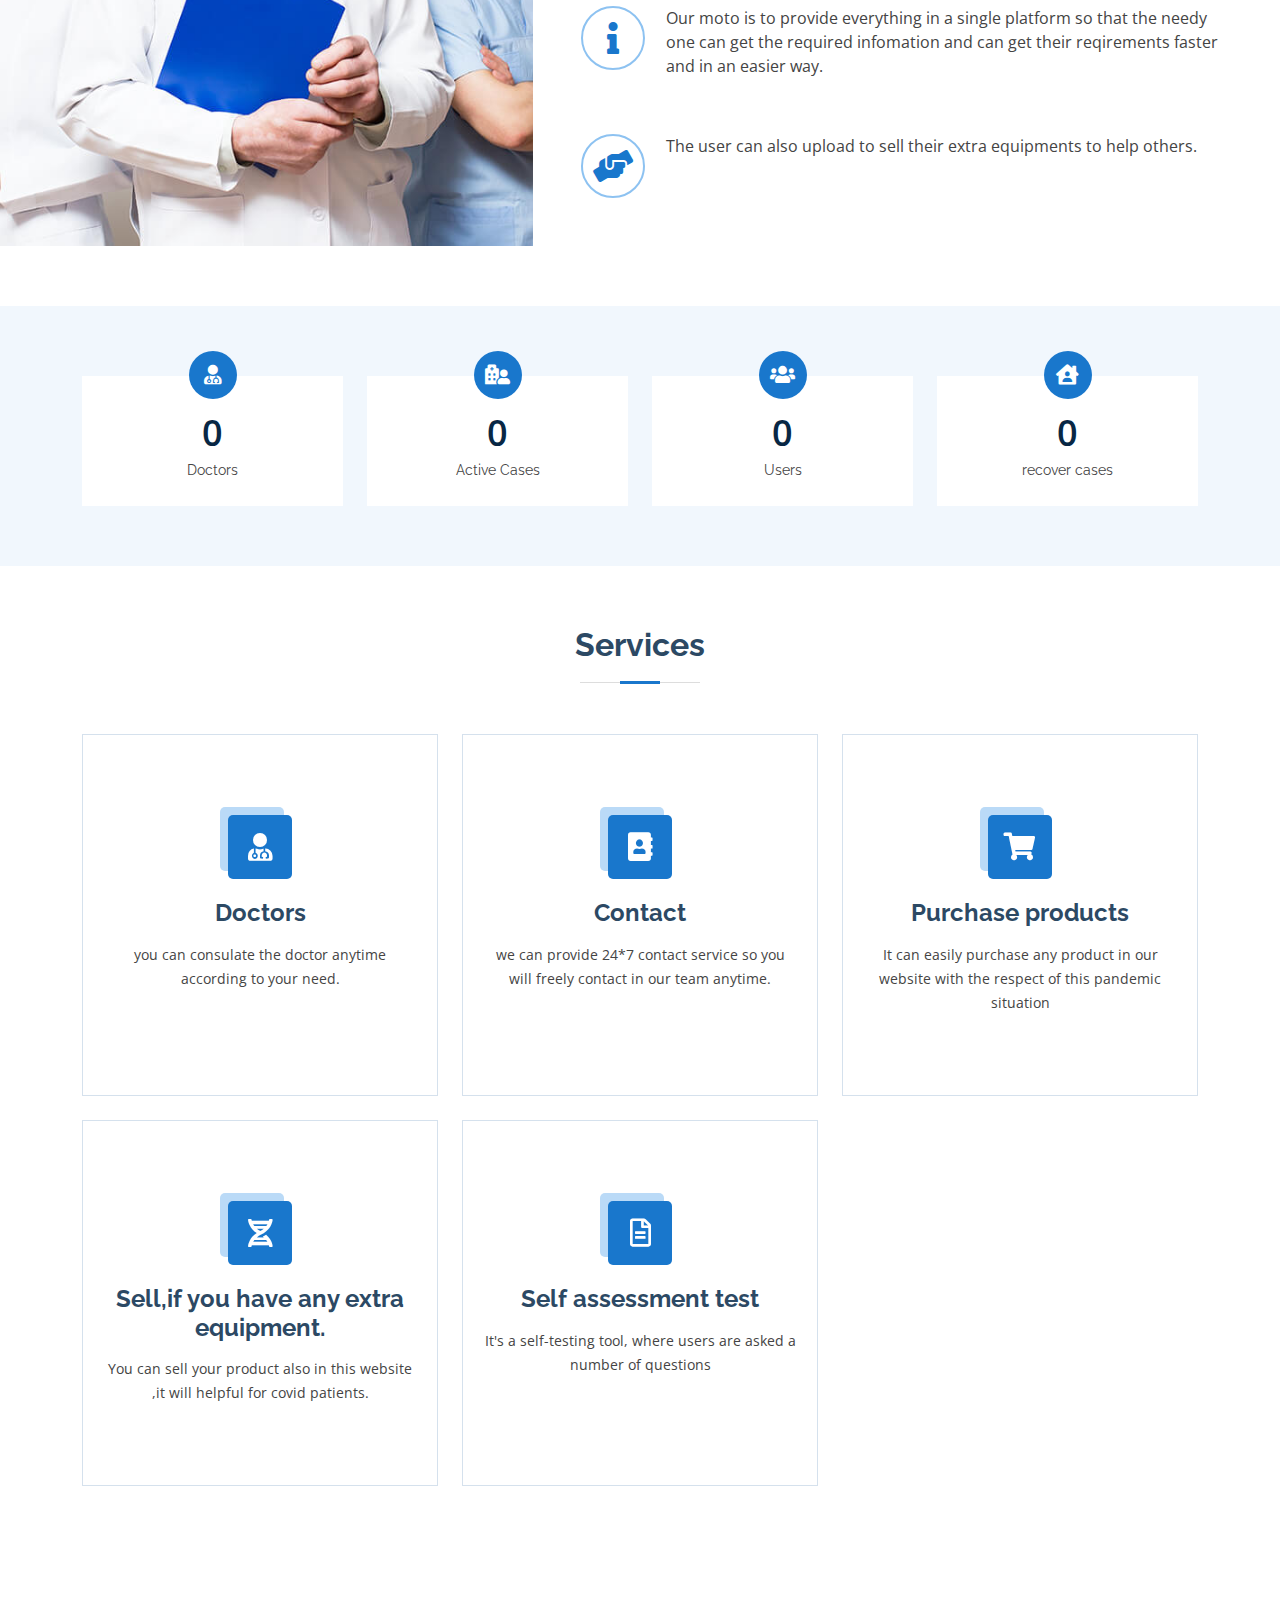
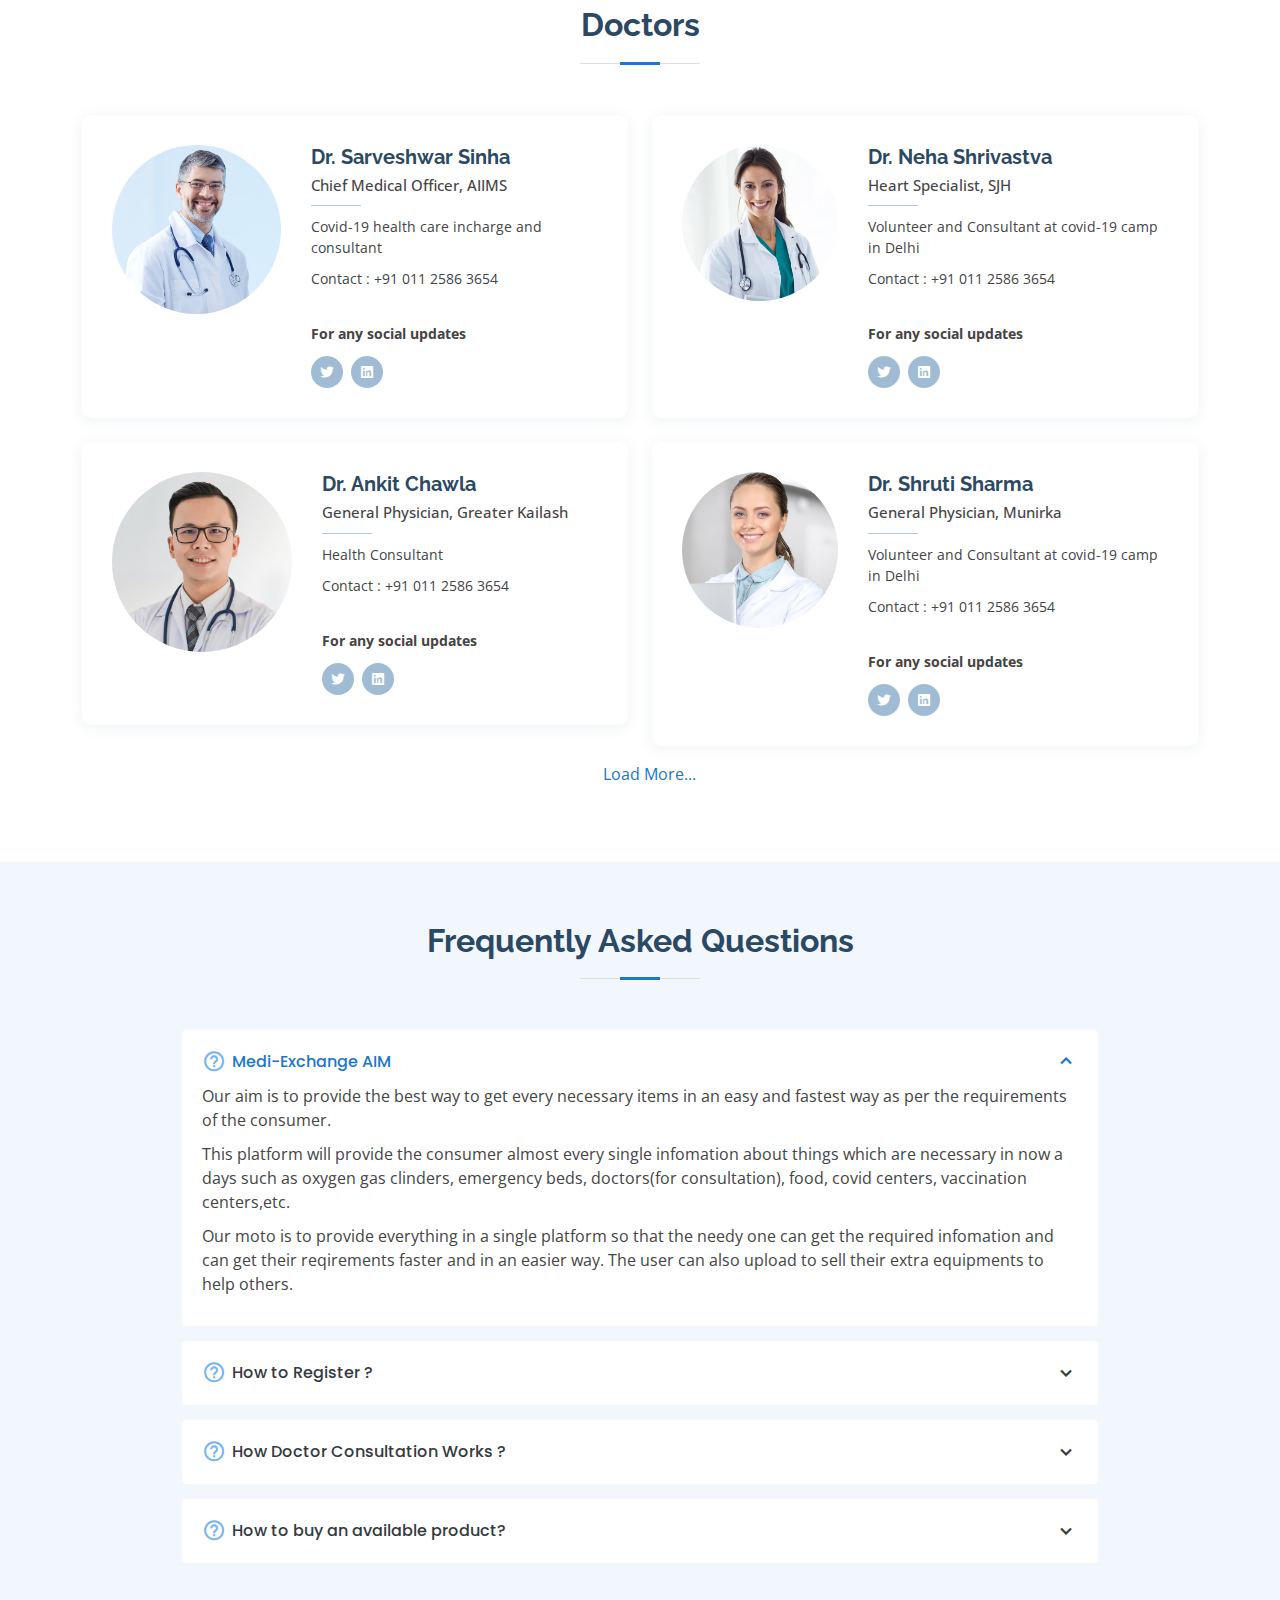
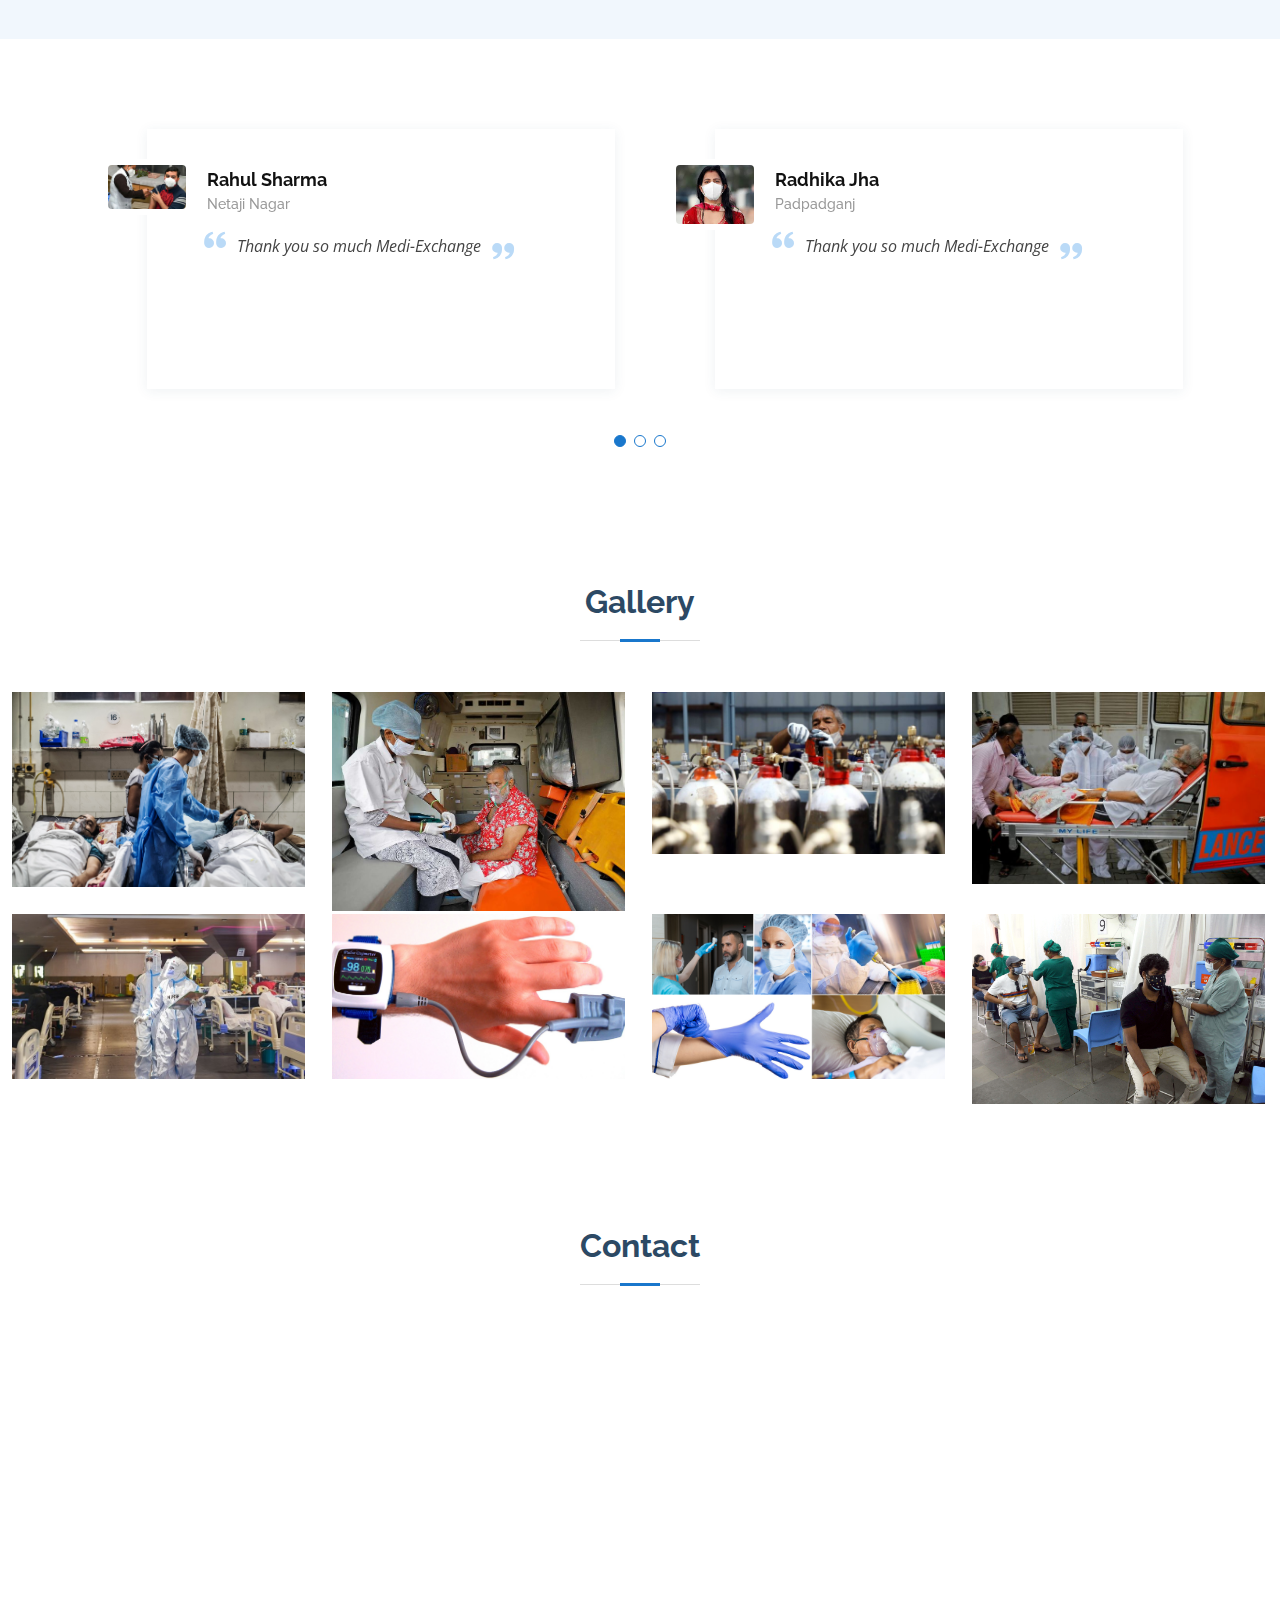
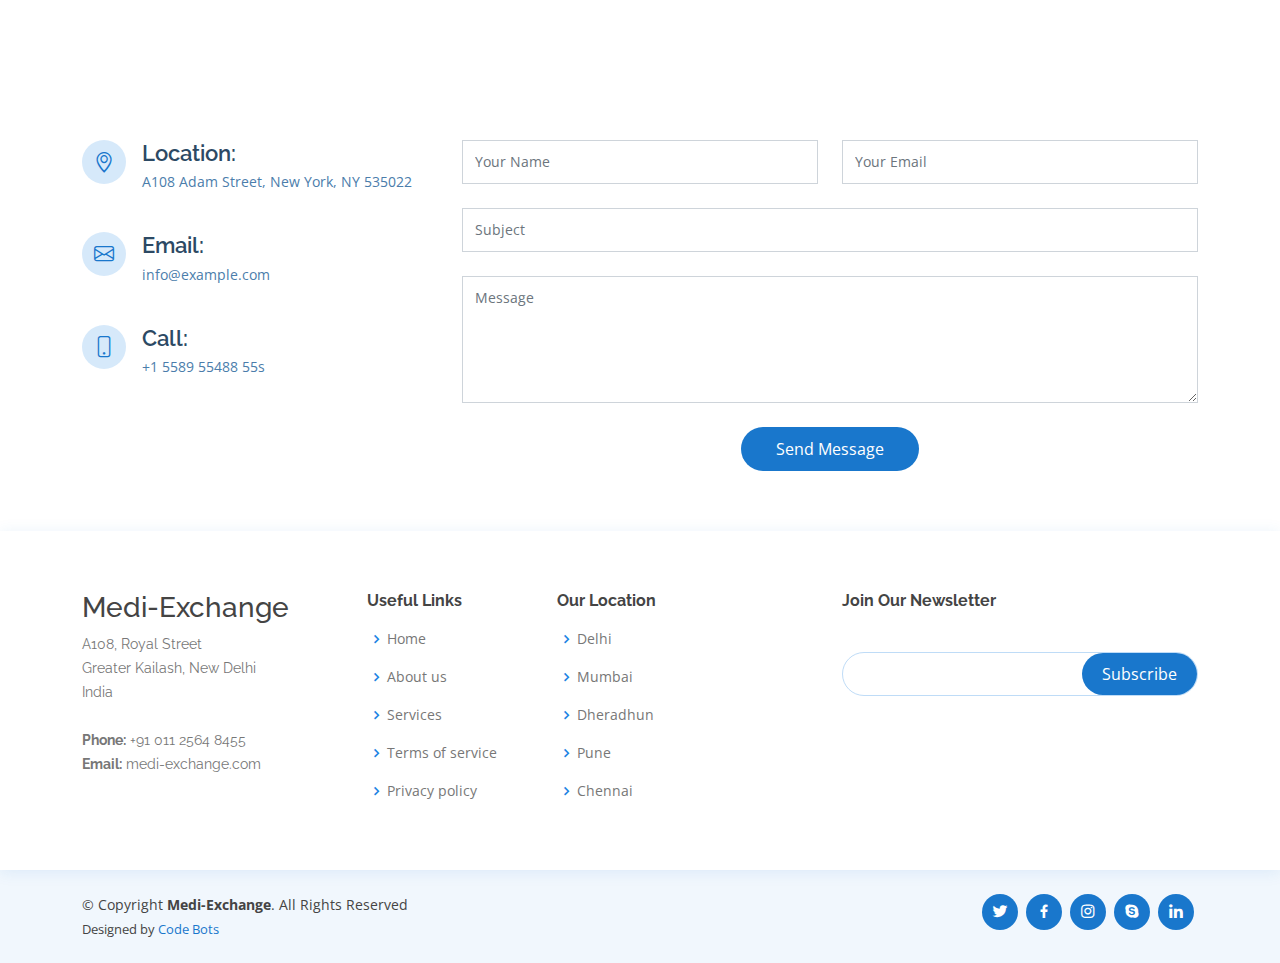
==== commit 3788e3d6: "ok" ====
--- a/index.html
+++ b/index.html
@@ -5,7 +5,7 @@
   <meta charset="utf-8">
   <meta content="width=device-width, initial-scale=1.0" name="viewport">
 
-  <title>Medilab Bootstrap Template - Index</title>
+  <title>Medi-Exchange | Home</title>
   <meta content="" name="description">
   <meta content="" name="keywords">
 
@@ -45,8 +45,8 @@
   <div id="topbar" class="d-flex align-items-center fixed-top">
     <div class="container d-flex justify-content-between">
       <div class="contact-info d-flex align-items-center">
-        <i class="bi bi-envelope"></i> <a href="mailto:contact@example.com">contact@example.com</a>
-        <i class="bi bi-phone"></i> +1 5589 55488 55
+        <i class="bi bi-envelope"></i> <a href="mailto:contact@example.com">medi-exchange.com</a>
+        <i class="bi bi-phone"></i> +91 011 2564 8455
       </div>
       <div class="d-none d-lg-flex social-links align-items-center">
         <a href="#" class="twitter"><i class="bi bi-twitter"></i></a>
@@ -61,7 +61,7 @@
   <header id="header" class="fixed-top">
     <div class="container d-flex align-items-center">
 
-      <h1 class="logo me-auto"><a href="index.html">Medilab</a></h1>
+      <h1 class="logo me-auto"><a href="index.html">Medi-Exchange</a></h1>
       <!-- Uncomment below if you prefer to use an image logo -->
       <!-- <a href="index.html" class="logo me-auto"><img src="assets/img/logo.png" alt="" class="img-fluid"></a>-->
 
@@ -74,7 +74,7 @@
           <li><a class="nav-link scrollto" href="#doctors">Doctors</a></li>
           <li class="dropdown"><a href="#"><span>Purchase Products</span> <i class="bi bi-chevron-down"></i></a>
             <ul>
-              <li><a href="#">Organization Product</a></li>
+              <li><a href="./OrganizationProduct.html">Organization Product</a></li>
               <!-- <li class="dropdown"><a href="#"><span>Deep Drop Down</span> <i class="bi bi-chevron-right"></i></a>
                 <ul>
                   <li><a href="#">Deep Drop Down 1</a></li>
@@ -87,14 +87,23 @@
               <li><a href="#">Individual Product</a></li>
             </ul>
           </li>
+
+          <li class="dropdown"><a href="#"><span>Register</span> <i class="bi bi-chevron-down"></i></a>
+            <ul>
+              <li><a href="./UserRegister.html">User Register</a></li>
+              <li><a href="./DoctorRegister.html">Doctors Register</a></li>
+            </ul>
+          </li>
+
+
           <li><a class="nav-link" href="./Login.html">Login</a></li>
           <li><a class="nav-link scrollto" href="#contact">Contact</a></li>
         </ul>
         <i class="bi bi-list mobile-nav-toggle"></i>
       </nav><!-- .navbar -->
 
-      <a href="#appointment" class="appointment-btn scrollto"><span class="d-none d-md-inline">Make an</span>
-        Appointment</a>
+      <!-- <a href="#appointment" class="appointment-btn scrollto"><span class="d-none d-md-inline">Make an</span> -->
+        <!-- Appointment</a> -->
 
     </div>
   </header><!-- End Header -->
@@ -102,8 +111,8 @@
   <!-- ======= Hero Section ======= -->
   <section id="hero" class="d-flex align-items-center">
     <div class="container">
-      <h1>Welcome to Medilab</h1>
-      <h2>We are team of talented designers making websites with Bootstrap</h2>
+      <h1>Welcome to Medi-Exchange</h1>
+      <!-- <h2>We are team of talented designers making websites with Bootstrap</h2> -->
       <a href="#about" class="btn-get-started scrollto">Get Started</a>
     </div>
   </section><!-- End Hero -->
@@ -117,7 +126,7 @@
         <div class="row">
           <div class="col-lg-4 d-flex align-items-stretch">
             <div class="content">
-              <h3>Why Choose Medilab?</h3>
+              <h3>Why Choose Medi-Exchange?</h3>
               <p>
                 Lorem ipsum dolor sit amet, consectetur adipiscing elit, sed do eiusmod tempor incididunt ut labore et
                 dolore magna aliqua. Duis aute irure dolor in reprehenderit
@@ -159,7 +168,8 @@
         </div>
 
       </div>
-    </section><!-- End Why Us Section -->
+    </section>
+    <!-- End Why Us Section -->
 
     <!-- ======= About Section ======= -->
     <section id="about" class="about">
@@ -306,7 +316,7 @@
     </section><!-- End Services Section -->
 
     <!-- ======= Appointment Section ======= -->
-    <section id="appointment" class="appointment section-bg">
+    <!-- <section id="appointment" class="appointment section-bg">
       <div class="container">
 
         <div class="section-title">
@@ -373,10 +383,11 @@
         </form>
 
       </div>
-    </section><!-- End Appointment Section -->
+    </section> -->
+    <!-- End Appointment Section -->
 
     <!-- ======= Departments Section ======= -->
-    <section id="departments" class="departments">
+    <!-- <section id="departments" class="departments">
       <div class="container">
 
         <div class="section-title">
@@ -485,7 +496,8 @@
         </div>
 
       </div>
-    </section><!-- End Departments Section -->
+    </section> -->
+    <!-- End Departments Section -->
 
     <!-- ======= Doctors Section ======= -->
     <section id="doctors" class="doctors">
@@ -594,74 +606,63 @@
 
         <div class="section-title">
           <h2>Frequently Asked Questions</h2>
-          <p>Magnam dolores commodi suscipit. Necessitatibus eius consequatur ex aliquid fuga eum quidem. Sit sint
-            consectetur velit. Quisquam quos quisquam cupiditate. Et nemo qui impedit suscipit alias ea. Quia fugiat sit
-            in iste officiis commodi quidem hic quas.</p>
         </div>
 
         <div class="faq-list">
           <ul>
             <li data-aos="fade-up">
               <i class="bx bx-help-circle icon-help"></i> <a data-bs-toggle="collapse" class="collapse"
-                data-bs-target="#faq-list-1">Non consectetur a erat nam at lectus urna duis? <i
-                  class="bx bx-chevron-down icon-show"></i><i class="bx bx-chevron-up icon-close"></i></a>
+                data-bs-target="#faq-list-1">Medi-Exchange AIM <i class="bx bx-chevron-down icon-show"></i><i
+                  class="bx bx-chevron-up icon-close"></i></a>
               <div id="faq-list-1" class="collapse show" data-bs-parent=".faq-list">
                 <p>
-                  Feugiat pretium nibh ipsum consequat. Tempus iaculis urna id volutpat lacus laoreet non curabitur
-                  gravida. Venenatis lectus magna fringilla urna porttitor rhoncus dolor purus non.
+                  Our aim is to provide the best way to get every necessary items in an easy and fastest way as per the
+                  requirements of the consumer. </p>
+                <p>This platform will provide the consumer almost every single infomation about things which are
+                  necessary in now a days such as oxygen gas clinders, emergency beds, doctors(for consultation), food,
+                  covid centers, vaccination centers,etc.</p>
+
+                <p>Our moto is to provide everything in a single platform so that the needy one can get the required
+                  infomation and can get their reqirements faster and in an easier way.
+                  The user can also upload to sell their extra equipments to help others.</p>
                 </p>
               </div>
             </li>
 
             <li data-aos="fade-up" data-aos-delay="100">
               <i class="bx bx-help-circle icon-help"></i> <a data-bs-toggle="collapse" data-bs-target="#faq-list-2"
-                class="collapsed">Feugiat scelerisque varius morbi enim nunc? <i
-                  class="bx bx-chevron-down icon-show"></i><i class="bx bx-chevron-up icon-close"></i></a>
+                class="collapsed">How to Register ? <i class="bx bx-chevron-down icon-show"></i><i
+                  class="bx bx-chevron-up icon-close"></i></a>
               <div id="faq-list-2" class="collapse" data-bs-parent=".faq-list">
                 <p>
-                  Dolor sit amet consectetur adipiscing elit pellentesque habitant morbi. Id interdum velit laoreet id
-                  donec ultrices. Fringilla phasellus faucibus scelerisque eleifend donec pretium. Est pellentesque elit
-                  ullamcorper dignissim. Mauris ultrices eros in cursus turpis massa tincidunt dui.
+                  Click On The registration link. Fill in the necessary details like name and contact information. Then
+                  after filling the information click on submit button, you will find yourself registered with us.
                 </p>
               </div>
             </li>
 
             <li data-aos="fade-up" data-aos-delay="200">
               <i class="bx bx-help-circle icon-help"></i> <a data-bs-toggle="collapse" data-bs-target="#faq-list-3"
-                class="collapsed">Dolor sit amet consectetur adipiscing elit? <i
-                  class="bx bx-chevron-down icon-show"></i><i class="bx bx-chevron-up icon-close"></i></a>
+                class="collapsed">How Doctor Consultation Works ? <i class="bx bx-chevron-down icon-show"></i><i
+                  class="bx bx-chevron-up icon-close"></i></a>
               <div id="faq-list-3" class="collapse" data-bs-parent=".faq-list">
                 <p>
-                  Eleifend mi in nulla posuere sollicitudin aliquam ultrices sagittis orci. Faucibus pulvinar elementum
-                  integer enim. Sem nulla pharetra diam sit amet nisl suscipit. Rutrum tellus pellentesque eu tincidunt.
-                  Lectus urna duis convallis convallis tellus. Urna molestie at elementum eu facilisis sed odio morbi
-                  quis
+                  We have verified doctors affiliated with us. Some are registered and some are not but each doctor is
+                  authenticated. We provide doctor's name and contact information with their work experience and
+                  designation. You can choose the doctor to consult according to your needs.
                 </p>
               </div>
             </li>
 
             <li data-aos="fade-up" data-aos-delay="300">
               <i class="bx bx-help-circle icon-help"></i> <a data-bs-toggle="collapse" data-bs-target="#faq-list-4"
-                class="collapsed">Tempus quam pellentesque nec nam aliquam sem et tortor consequat? <i
-                  class="bx bx-chevron-down icon-show"></i><i class="bx bx-chevron-up icon-close"></i></a>
+                class="collapsed">How to buy an available product? <i class="bx bx-chevron-down icon-show"></i><i
+                  class="bx bx-chevron-up icon-close"></i></a>
               <div id="faq-list-4" class="collapse" data-bs-parent=".faq-list">
                 <p>
-                  Molestie a iaculis at erat pellentesque adipiscing commodo. Dignissim suspendisse in est ante in. Nunc
-                  vel risus commodo viverra maecenas accumsan. Sit amet nisl suscipit adipiscing bibendum est. Purus
-                  gravida quis blandit turpis cursus in.
-                </p>
-              </div>
-            </li>
-
-            <li data-aos="fade-up" data-aos-delay="400">
-              <i class="bx bx-help-circle icon-help"></i> <a data-bs-toggle="collapse" data-bs-target="#faq-list-5"
-                class="collapsed">Tortor vitae purus faucibus ornare. Varius vel pharetra vel turpis nunc eget lorem
-                dolor? <i class="bx bx-chevron-down icon-show"></i><i class="bx bx-chevron-up icon-close"></i></a>
-              <div id="faq-list-5" class="collapse" data-bs-parent=".faq-list">
-                <p>
-                  Laoreet sit amet cursus sit amet dictum sit amet justo. Mauris vitae ultricies leo integer malesuada
-                  nunc vel. Tincidunt eget nullam non nisi est sit amet. Turpis nunc eget lorem dolor sed. Ut venenatis
-                  tellus in metus vulputate eu scelerisque.
+                  You can buy a product directly from the seller. We have provided all the products with their
+                  description and condition. A product is being verified at our end and then reaches the the buyer, so
+                  there is less chance of forgery.
                 </p>
               </div>
             </li>
@@ -682,13 +683,12 @@
             <div class="swiper-slide">
               <div class="testimonial-wrap">
                 <div class="testimonial-item">
-                  <img src="assets/img/testimonials/testimonials-1.jpg" class="testimonial-img" alt="">
-                  <h3>Saul Goodman</h3>
-                  <h4>Ceo &amp; Founder</h4>
+                  <img src="assets/img/person/p3.jpg" class="testimonial-img" alt="">
+                  <h3>Rahul Sharma</h3>
+                  <h4>Netaji Nagar</h4>
                   <p>
                     <i class="bx bxs-quote-alt-left quote-icon-left"></i>
-                    Proin iaculis purus consequat sem cure digni ssim donec porttitora entum suscipit rhoncus.
-                    Accusantium quam, ultricies eget id, aliquam eget nibh et. Maecen aliquam, risus at semper.
+                    Thank you so much Medi-Exchange
                     <i class="bx bxs-quote-alt-right quote-icon-right"></i>
                   </p>
                 </div>
@@ -698,13 +698,12 @@
             <div class="swiper-slide">
               <div class="testimonial-wrap">
                 <div class="testimonial-item">
-                  <img src="assets/img/testimonials/testimonials-2.jpg" class="testimonial-img" alt="">
-                  <h3>Sara Wilsson</h3>
-                  <h4>Designer</h4>
+                  <img src="assets/img/person/p4.jpg" class="testimonial-img" alt="">
+                  <h3>Radhika Jha</h3>
+                  <h4>Padpadganj</h4>
                   <p>
                     <i class="bx bxs-quote-alt-left quote-icon-left"></i>
-                    Export tempor illum tamen malis malis eram quae irure esse labore quem cillum quid cillum eram malis
-                    quorum velit fore eram velit sunt aliqua noster fugiat irure amet legam anim culpa.
+                    Thank you so much Medi-Exchange
                     <i class="bx bxs-quote-alt-right quote-icon-right"></i>
                   </p>
                 </div>
@@ -714,52 +713,18 @@
             <div class="swiper-slide">
               <div class="testimonial-wrap">
                 <div class="testimonial-item">
-                  <img src="assets/img/testimonials/testimonials-3.jpg" class="testimonial-img" alt="">
-                  <h3>Jena Karlis</h3>
-                  <h4>Store Owner</h4>
+                  <img src="assets/img/person/p5.jpg" class="testimonial-img" alt="">
+                  <h3>Uday Singh</h3>
+                  <h4>Karol Bagh</h4>
                   <p>
                     <i class="bx bxs-quote-alt-left quote-icon-left"></i>
-                    Enim nisi quem export duis labore cillum quae magna enim sint quorum nulla quem veniam duis minim
-                    tempor labore quem eram duis noster aute amet eram fore quis sint minim.
+                    Thank you so much Medi-Exchange
                     <i class="bx bxs-quote-alt-right quote-icon-right"></i>
                   </p>
                 </div>
               </div>
             </div><!-- End testimonial item -->
 
-            <div class="swiper-slide">
-              <div class="testimonial-wrap">
-                <div class="testimonial-item">
-                  <img src="assets/img/testimonials/testimonials-4.jpg" class="testimonial-img" alt="">
-                  <h3>Matt Brandon</h3>
-                  <h4>Freelancer</h4>
-                  <p>
-                    <i class="bx bxs-quote-alt-left quote-icon-left"></i>
-                    Fugiat enim eram quae cillum dolore dolor amet nulla culpa multos export minim fugiat minim velit
-                    minim dolor enim duis veniam ipsum anim magna sunt elit fore quem dolore labore illum veniam.
-                    <i class="bx bxs-quote-alt-right quote-icon-right"></i>
-                  </p>
-                </div>
-              </div>
-            </div><!-- End testimonial item -->
-
-            <div class="swiper-slide">
-              <div class="testimonial-wrap">
-                <div class="testimonial-item">
-                  <img src="assets/img/testimonials/testimonials-5.jpg" class="testimonial-img" alt="">
-                  <h3>John Larson</h3>
-                  <h4>Entrepreneur</h4>
-                  <p>
-                    <i class="bx bxs-quote-alt-left quote-icon-left"></i>
-                    Quis quorum aliqua sint quem legam fore sunt eram irure aliqua veniam tempor noster veniam enim
-                    culpa labore duis sunt culpa nulla illum cillum fugiat legam esse veniam culpa fore nisi cillum
-                    quid.
-                    <i class="bx bxs-quote-alt-right quote-icon-right"></i>
-                  </p>
-                </div>
-              </div>
-            </div><!-- End testimonial item -->
-
           </div>
           <div class="swiper-pagination"></div>
         </div>
@@ -773,9 +738,6 @@
 
         <div class="section-title">
           <h2>Gallery</h2>
-          <p>Magnam dolores commodi suscipit. Necessitatibus eius consequatur ex aliquid fuga eum quidem. Sit sint
-            consectetur velit. Quisquam quos quisquam cupiditate. Et nemo qui impedit suscipit alias ea. Quia fugiat sit
-            in iste officiis commodi quidem hic quas.</p>
         </div>
       </div>
 
@@ -784,64 +746,64 @@
 
           <div class="col-lg-3 col-md-4">
             <div class="gallery-item">
-              <a href="assets/img/gallery/gallery-1.jpg" class="galelry-lightbox">
-                <img src="assets/img/gallery/gallery-1.jpg" alt="" class="img-fluid">
+              <a href="assets/img/gallery/bed.jpg" class="galelry-lightbox">
+                <img src="assets/img/gallery/bed.jpg" alt="" class="img-fluid">
               </a>
             </div>
           </div>
 
           <div class="col-lg-3 col-md-4">
             <div class="gallery-item">
-              <a href="assets/img/gallery/gallery-2.jpg" class="galelry-lightbox">
-                <img src="assets/img/gallery/gallery-2.jpg" alt="" class="img-fluid">
+              <a href="assets/img/gallery/car.jpg" class="galelry-lightbox">
+                <img src="assets/img/gallery/car.jpg" alt="" class="img-fluid">
               </a>
             </div>
           </div>
 
           <div class="col-lg-3 col-md-4">
             <div class="gallery-item">
-              <a href="assets/img/gallery/gallery-3.jpg" class="galelry-lightbox">
-                <img src="assets/img/gallery/gallery-3.jpg" alt="" class="img-fluid">
+              <a href="assets/img/gallery/covid-45.jpg" class="galelry-lightbox">
+                <img src="assets/img/gallery/covid-45.jpg" alt="" class="img-fluid">
               </a>
             </div>
           </div>
 
           <div class="col-lg-3 col-md-4">
             <div class="gallery-item">
-              <a href="assets/img/gallery/gallery-4.jpg" class="galelry-lightbox">
-                <img src="assets/img/gallery/gallery-4.jpg" alt="" class="img-fluid">
+              <a href="assets/img/gallery/download.jpg" class="galelry-lightbox">
+                <img src="assets/img/gallery/download.jpg" alt="" class="img-fluid">
               </a>
             </div>
           </div>
 
           <div class="col-lg-3 col-md-4">
             <div class="gallery-item">
-              <a href="assets/img/gallery/gallery-5.jpg" class="galelry-lightbox">
-                <img src="assets/img/gallery/gallery-5.jpg" alt="" class="img-fluid">
+              <a href="assets/img/gallery/room.jpg" class="galelry-lightbox">
+                <img src="assets/img/gallery/room.jpg" alt="" class="img-fluid">
               </a>
             </div>
           </div>
 
           <div class="col-lg-3 col-md-4">
             <div class="gallery-item">
-              <a href="assets/img/gallery/gallery-6.jpg" class="galelry-lightbox">
-                <img src="assets/img/gallery/gallery-6.jpg" alt="" class="img-fluid">
+              <a href="assets/img/gallery/pulse-oximeter.jpg" class="galelry-lightbox">
+                <img src="assets/img/gallery/pulse-oximeter.jpg" alt="" class="img-fluid">
               </a>
             </div>
           </div>
 
           <div class="col-lg-3 col-md-4">
             <div class="gallery-item">
-              <a href="assets/img/gallery/gallery-7.jpg" class="galelry-lightbox">
-                <img src="assets/img/gallery/gallery-7.jpg" alt="" class="img-fluid">
+              <a href="assets/img/gallery/lab.jpg" class="galelry-lightbox">
+                <img src="assets/img/gallery/lab.jpg" alt="" class="img-fluid">
               </a>
             </div>
           </div>
 
           <div class="col-lg-3 col-md-4">
             <div class="gallery-item">
-              <a href="assets/img/gallery/gallery-8.jpg" class="galelry-lightbox">
-                <img src="assets/img/gallery/gallery-8.jpg" alt="" class="img-fluid">
+              <a href="assets/img/gallery/text.jpg" class="galelry-lightbox">
+                <img src="assets/img/gallery/text.jpg" alt="" class="img-fluid">
               </a>
             </div>
           </div>
@@ -857,9 +819,6 @@
 
         <div class="section-title">
           <h2>Contact</h2>
-          <p>Magnam dolores commodi suscipit. Necessitatibus eius consequatur ex aliquid fuga eum quidem. Sit sint
-            consectetur velit. Quisquam quos quisquam cupiditate. Et nemo qui impedit suscipit alias ea. Quia fugiat sit
-            in iste officiis commodi quidem hic quas.</p>
         </div>
       </div>
 
@@ -938,41 +897,41 @@
         <div class="row">
 
           <div class="col-lg-3 col-md-6 footer-contact">
-            <h3>Medilab</h3>
+            <h3>Medi-Exchange</h3>
             <p>
-              A108 Adam Street <br>
-              New York, NY 535022<br>
-              United States <br><br>
-              <strong>Phone:</strong> +1 5589 55488 55<br>
-              <strong>Email:</strong> info@example.com<br>
+              A108, Royal Street <br>
+              Greater Kailash, New Delhi<br>
+              India <br><br>
+              <strong>Phone:</strong> +91 011 2564 8455<br>
+              <strong>Email:</strong> medi-exchange.com<br>
             </p>
           </div>
 
           <div class="col-lg-2 col-md-6 footer-links">
             <h4>Useful Links</h4>
             <ul>
-              <li><i class="bx bx-chevron-right"></i> <a href="#">Home</a></li>
-              <li><i class="bx bx-chevron-right"></i> <a href="#">About us</a></li>
-              <li><i class="bx bx-chevron-right"></i> <a href="#">Services</a></li>
-              <li><i class="bx bx-chevron-right"></i> <a href="#">Terms of service</a></li>
-              <li><i class="bx bx-chevron-right"></i> <a href="#">Privacy policy</a></li>
+              <li><i class="bx bx-chevron-right scrollto"></i> <a href="#hero">Home</a></li>
+              <li><i class="bx bx-chevron-right scrollto"></i> <a href="#about">About us</a></li>
+              <li><i class="bx bx-chevron-right scrollto"></i> <a href="#services">Services</a></li>
+              <li><i class="bx bx-chevron-right scrollto"></i> <a href="#">Terms of service</a></li>
+              <li><i class="bx bx-chevron-right scrollto"></i> <a href="#">Privacy policy</a></li>
             </ul>
           </div>
 
           <div class="col-lg-3 col-md-6 footer-links">
-            <h4>Our Services</h4>
+            <h4>Our Location</h4>
             <ul>
-              <li><i class="bx bx-chevron-right"></i> <a href="#">Web Design</a></li>
-              <li><i class="bx bx-chevron-right"></i> <a href="#">Web Development</a></li>
-              <li><i class="bx bx-chevron-right"></i> <a href="#">Product Management</a></li>
-              <li><i class="bx bx-chevron-right"></i> <a href="#">Marketing</a></li>
-              <li><i class="bx bx-chevron-right"></i> <a href="#">Graphic Design</a></li>
+              <li><i class="bx bx-chevron-right"></i> <a href="#">Delhi</a></li>
+              <li><i class="bx bx-chevron-right"></i> <a href="#">Mumbai</a></li>
+              <li><i class="bx bx-chevron-right"></i> <a href="#">Dheradhun</a></li>
+              <li><i class="bx bx-chevron-right"></i> <a href="#">Pune</a></li>
+              <li><i class="bx bx-chevron-right"></i> <a href="#">Chennai</a></li>
             </ul>
           </div>
 
           <div class="col-lg-4 col-md-6 footer-newsletter">
             <h4>Join Our Newsletter</h4>
-            <p>Tamen quem nulla quae legam multos aute sint culpa legam noster magna</p>
+            <!-- <p>Tamen quem nulla quae legam multos aute sint culpa legam noster magna</p> -->
             <form action="" method="post">
               <input type="email" name="email"><input type="submit" value="Subscribe">
             </form>
@@ -986,14 +945,14 @@
 
       <div class="me-md-auto text-center text-md-start">
         <div class="copyright">
-          &copy; Copyright <strong><span>Medilab</span></strong>. All Rights Reserved
+          &copy; Copyright <strong><span>Medi-Exchange</span></strong>. All Rights Reserved
         </div>
         <div class="credits">
           <!-- All the links in the footer should remain intact. -->
           <!-- You can delete the links only if you purchased the pro version. -->
           <!-- Licensing information: https://bootstrapmade.com/license/ -->
           <!-- Purchase the pro version with working PHP/AJAX contact form: https://bootstrapmade.com/medilab-free-medical-bootstrap-theme/ -->
-          Designed by <a href="https://bootstrapmade.com/">BootstrapMade</a>
+          Designed by <a href="#">Code Bots</a>
         </div>
       </div>
       <div class="social-links text-center text-md-right pt-3 pt-md-0">
--- a/assets/css/style.css
+++ b/assets/css/style.css
@@ -1750,4 +1750,102 @@
     margin-left: 30%;
     cursor: pointer;
   }
+}
+
+/* Regiister */
+
+.register{
+  background: -webkit-linear-gradient(left, #3931af, #00c6ff);
+  margin-top: 3%;
+  padding: 3%;
+}
+.register-left{
+  text-align: center;
+  color: #fff;
+  margin-top: 4%;
+}
+.register-left input{
+  border: none;
+  border-radius: 1.5rem;
+  padding: 2%;
+  width: 60%;
+  background: #f8f9fa;
+  font-weight: bold;
+  color: #383d41;
+  margin-top: 30%;
+  margin-bottom: 3%;
+  cursor: pointer;
+}
+.register-right{
+  background: #f8f9fa;
+  border-top-left-radius: 10% 50%;
+  border-bottom-left-radius: 10% 50%;
+}
+.register-left img{
+  margin-top: 15%;
+  margin-bottom: 5%;
+  width: 25%;
+  -webkit-animation: mover 2s infinite  alternate;
+  animation: mover 1s infinite  alternate;
+}
+@-webkit-keyframes mover {
+  0% { transform: translateY(0); }
+  100% { transform: translateY(-20px); }
+}
+@keyframes mover {
+  0% { transform: translateY(0); }
+  100% { transform: translateY(-20px); }
+}
+.register-left p{
+  font-weight: lighter;
+  padding: 12%;
+  margin-top: -9%;
+}
+.register .register-form{
+  padding: 10%;
+  margin-top: 10%;
+}
+.btnRegister{
+  float: right;
+  margin-top: 10%;
+  border: none;
+  border-radius: 1.5rem;
+  padding: 2%;
+  background: #0062cc;
+  color: #fff;
+  font-weight: 600;
+  width: 50%;
+  cursor: pointer;
+}
+.register .nav-tabs{
+  margin-top: 3%;
+  border: none;
+  background: #0062cc;
+  border-radius: 1.5rem;
+  width: 28%;
+  float: right;
+}
+.register .nav-tabs .nav-link{
+  padding: 2%;
+  height: 34px;
+  font-weight: 600;
+  color: #fff;
+  border-top-right-radius: 1.5rem;
+  border-bottom-right-radius: 1.5rem;
+}
+.register .nav-tabs .nav-link:hover{
+  border: none;
+}
+.register .nav-tabs .nav-link.active{
+  width: 100px;
+  color: #0062cc;
+  border: 2px solid #0062cc;
+  border-top-left-radius: 1.5rem;
+  border-bottom-left-radius: 1.5rem;
+}
+.register-heading{
+  text-align: center;
+  margin-top: 8%;
+  margin-bottom: -15%;
+  color: #495057;
 }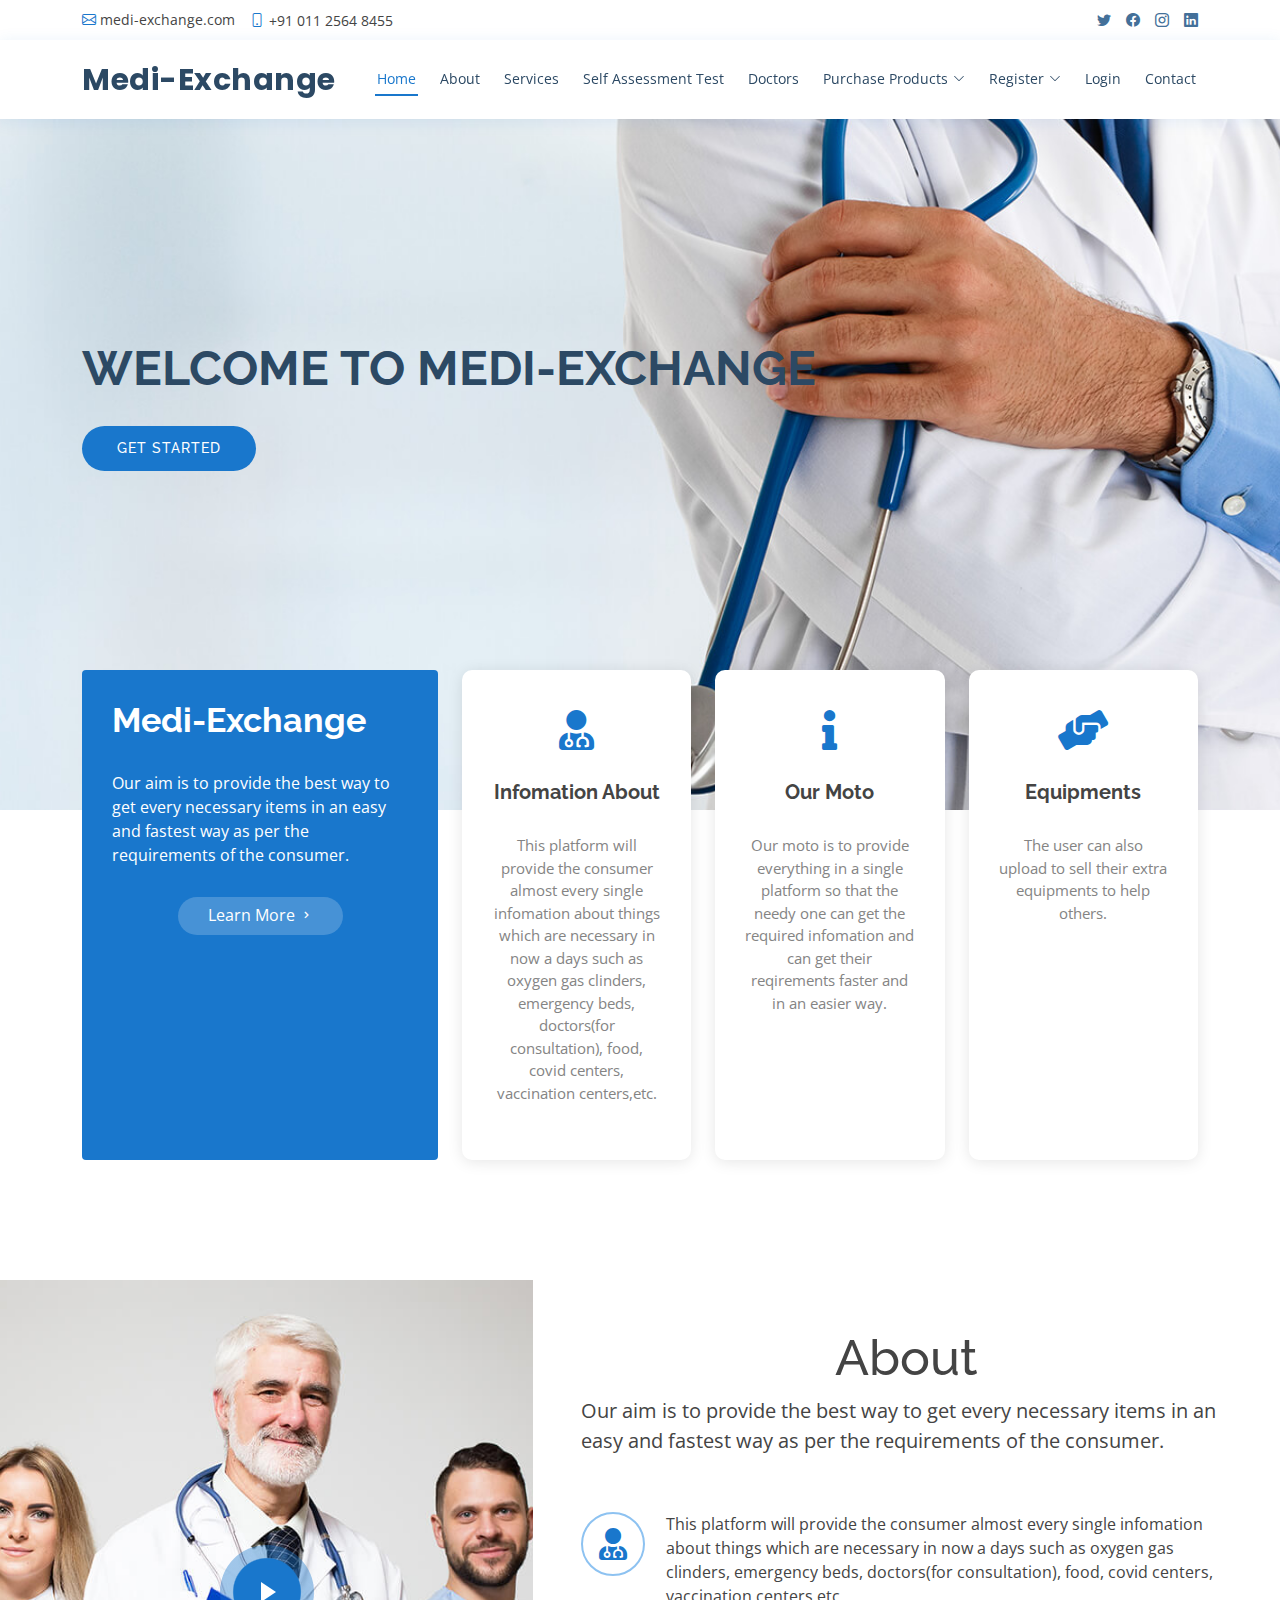
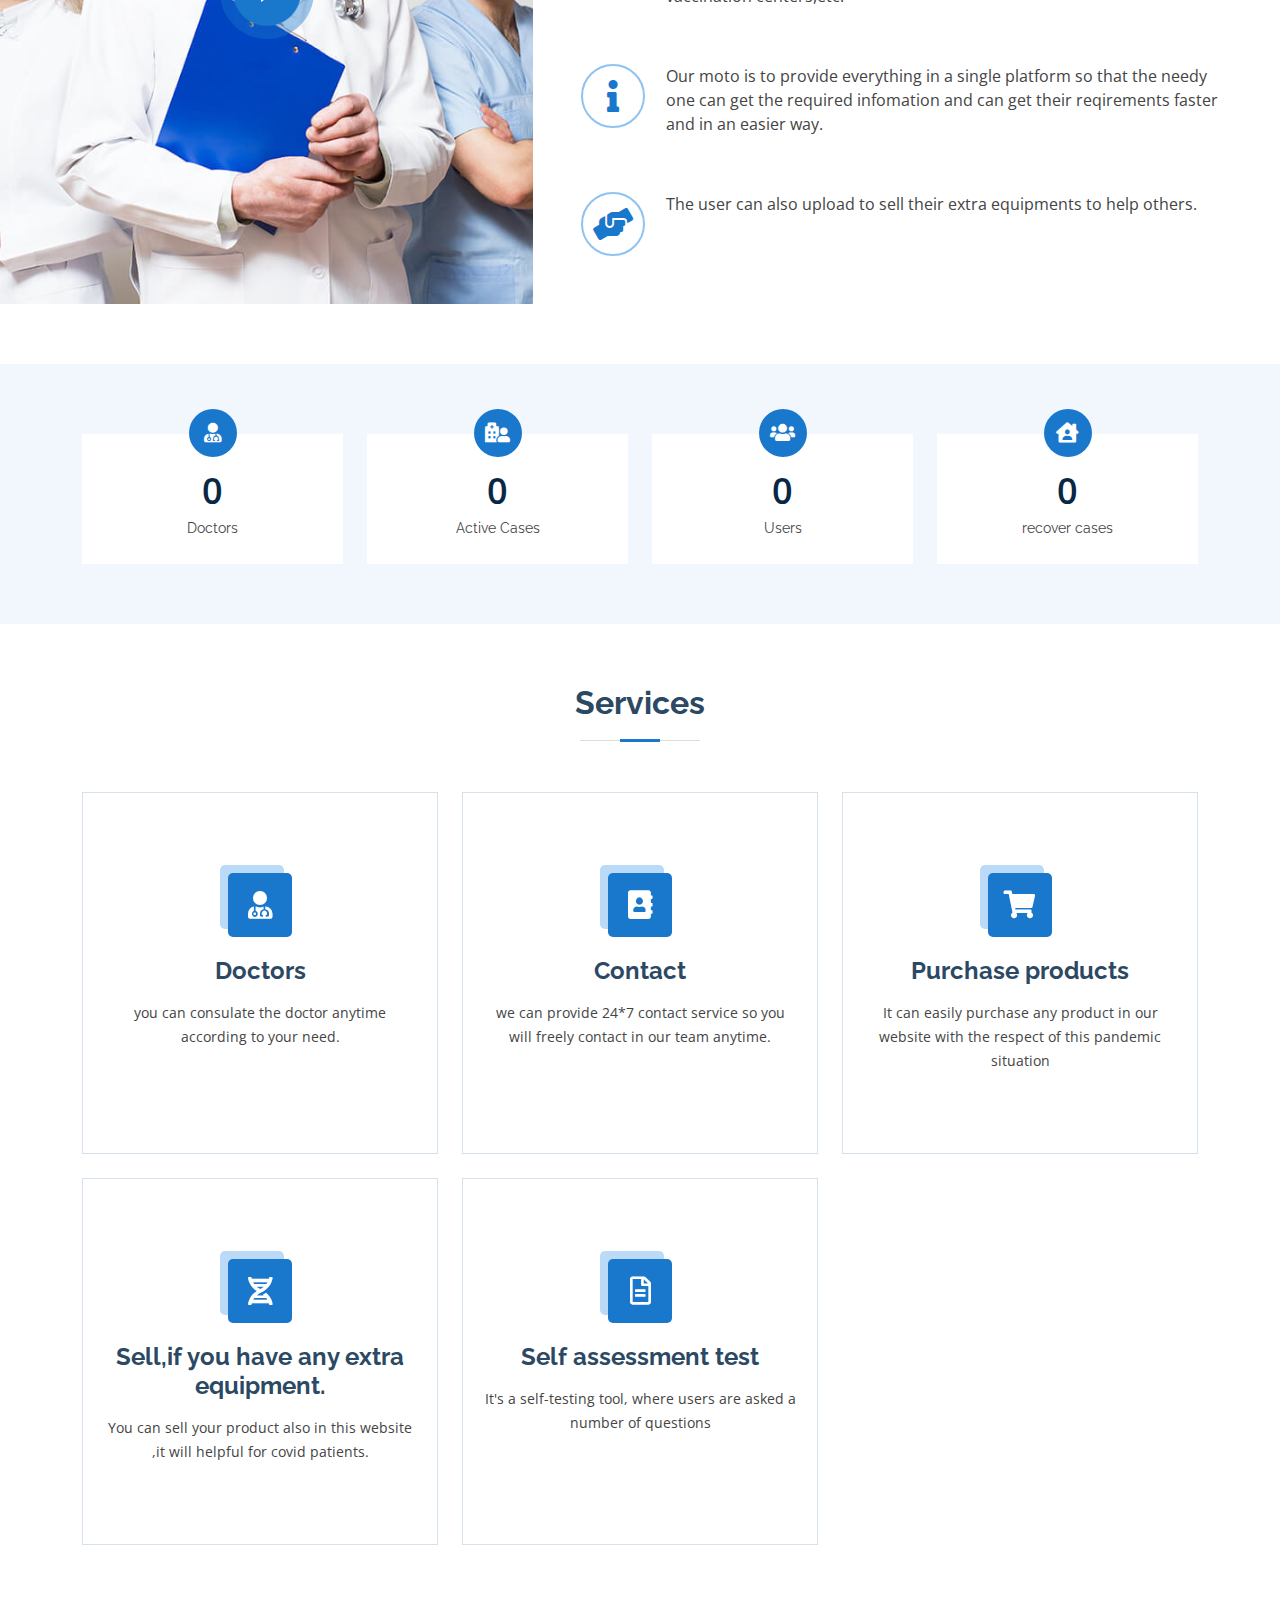
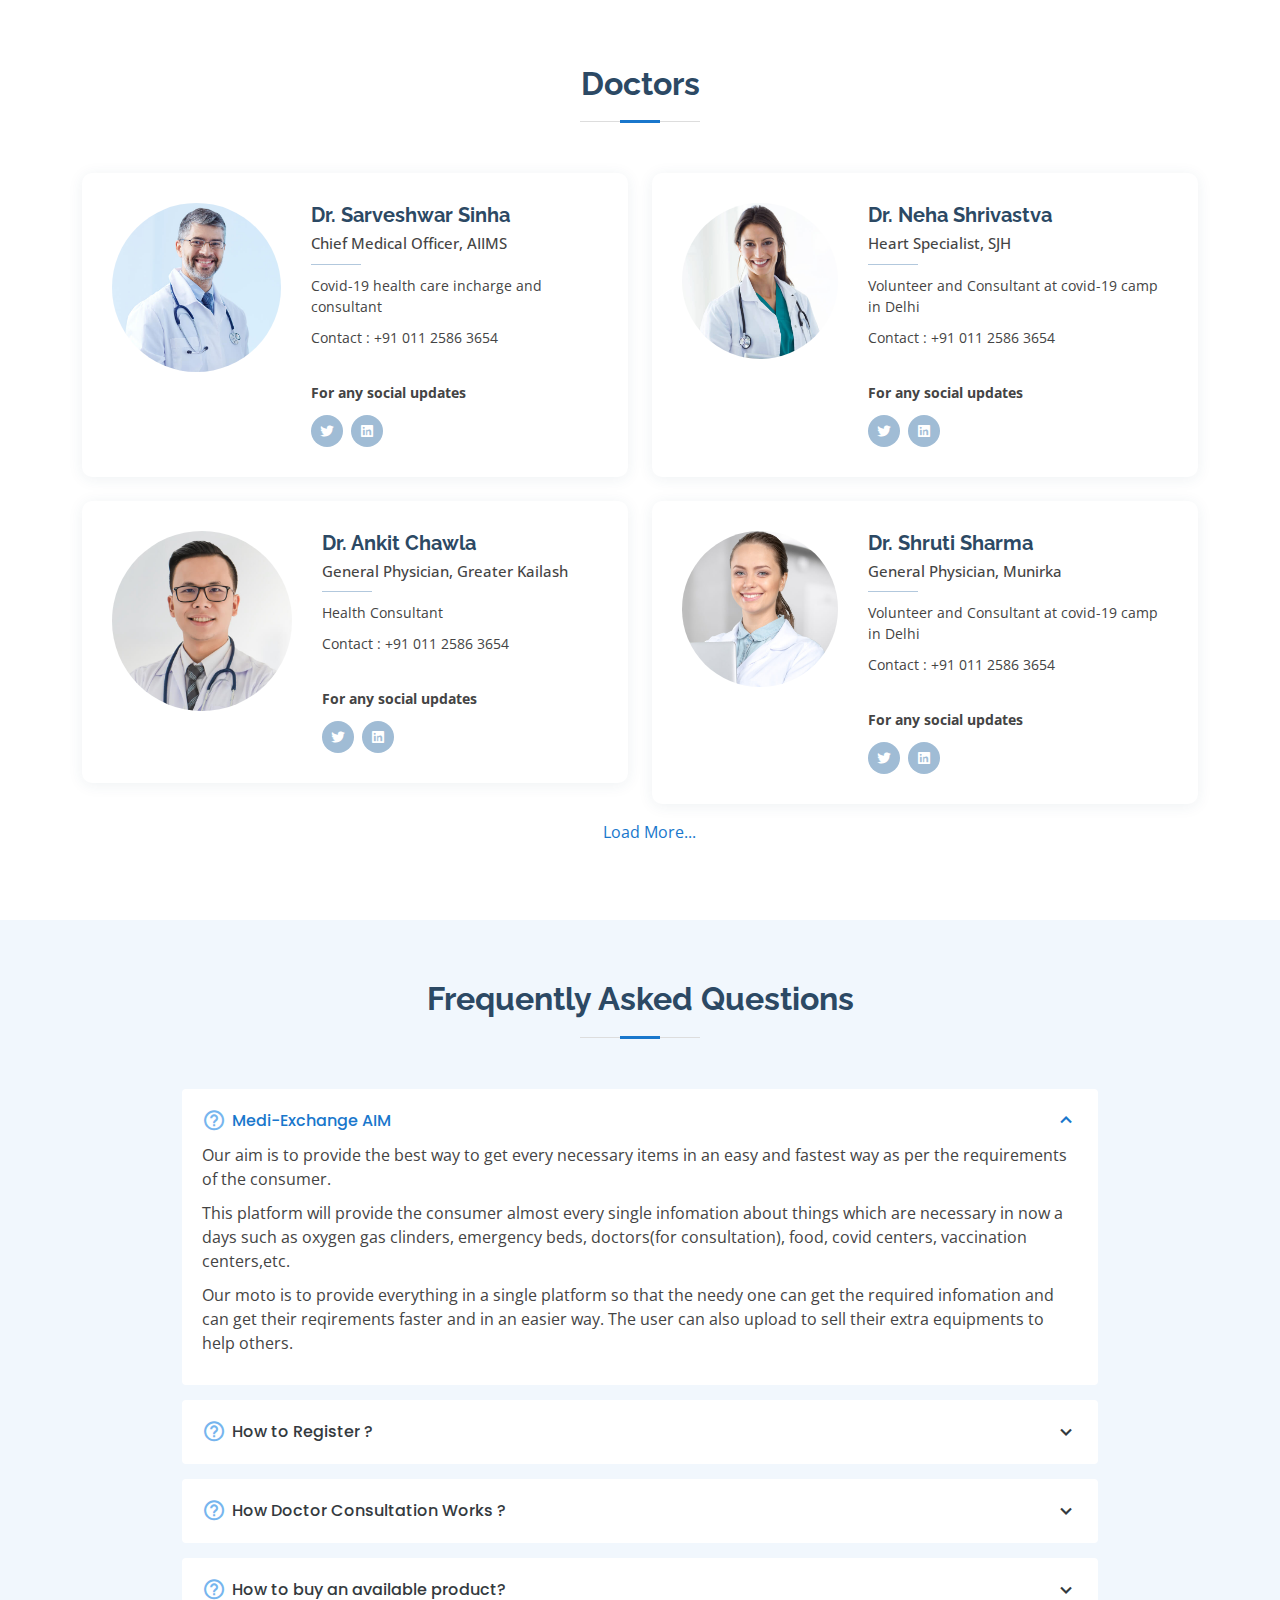
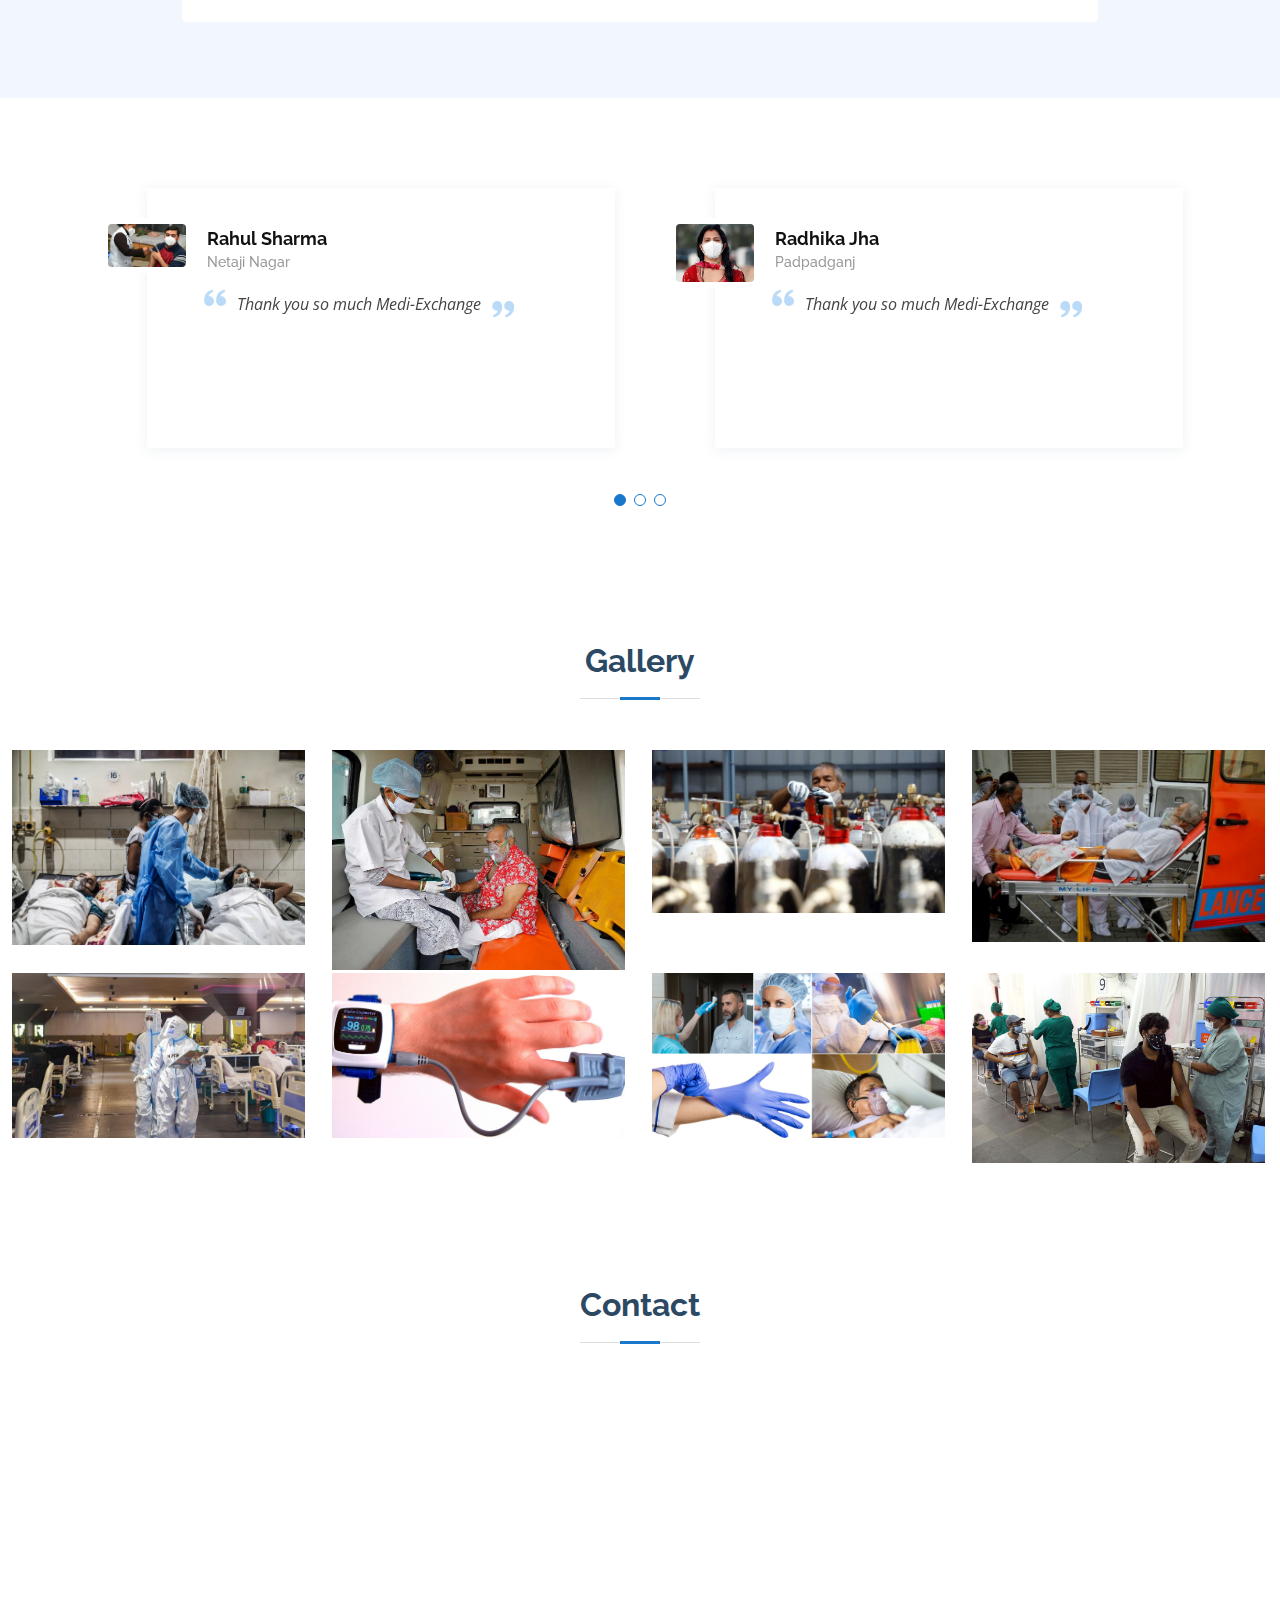
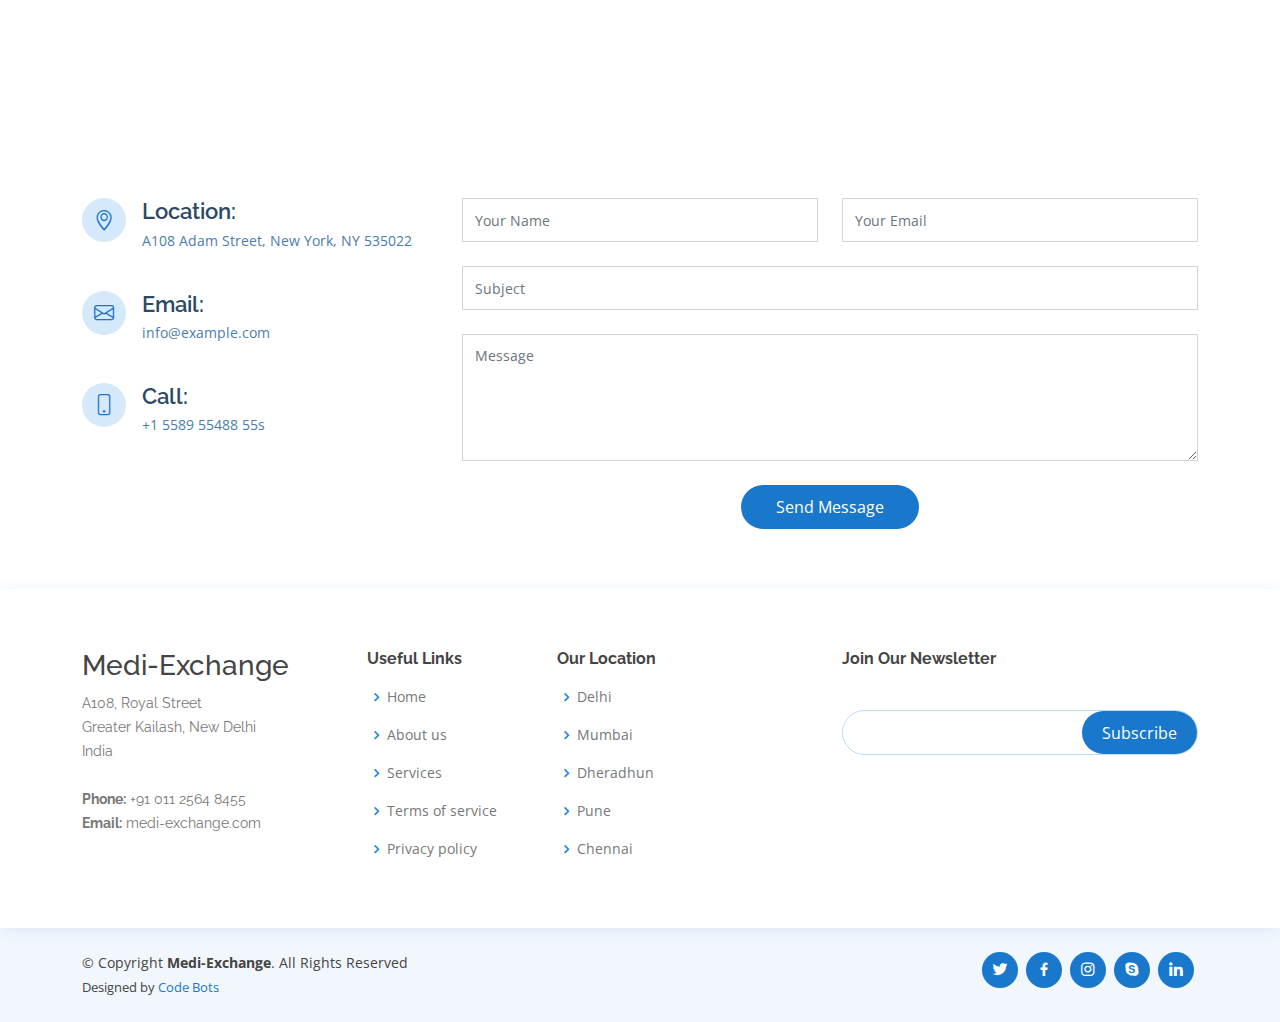
==== commit 74fbbfaf: "complete" ====
--- a/index.html
+++ b/index.html
@@ -84,7 +84,7 @@
                   <li><a href="#">Deep Drop Down 5</a></li>
                 </ul>
               </li> -->
-              <li><a href="#">Individual Product</a></li>
+              <li><a href="IndividualProduct.html">Individual Product</a></li>
             </ul>
           </li>
 
@@ -126,12 +126,9 @@
         <div class="row">
           <div class="col-lg-4 d-flex align-items-stretch">
             <div class="content">
-              <h3>Why Choose Medi-Exchange?</h3>
+              <h3>Medi-Exchange</h3>
               <p>
-                Lorem ipsum dolor sit amet, consectetur adipiscing elit, sed do eiusmod tempor incididunt ut labore et
-                dolore magna aliqua. Duis aute irure dolor in reprehenderit
-                Asperiores dolores sed et. Tenetur quia eos. Autem tempore quibusdam vel necessitatibus optio ad
-                corporis.
+                Our aim is to provide the best way to get every necessary items in an easy and fastest way as per the requirements of the consumer.
               </p>
               <div class="text-center">
                 <a href="#" class="more-btn">Learn More <i class="bx bx-chevron-right"></i></a>
@@ -143,23 +140,23 @@
               <div class="row">
                 <div class="col-xl-4 d-flex align-items-stretch">
                   <div class="icon-box mt-4 mt-xl-0">
-                    <i class="bx bx-receipt"></i>
-                    <h4>Corporis voluptates sit</h4>
-                    <p>Consequuntur sunt aut quasi enim aliquam quae harum pariatur laboris nisi ut aliquip</p>
+                    <i class="fas fa-user-md"></i>
+                    <h4>Infomation About</h4>
+                    <p>This platform will provide the consumer almost every single infomation about things which are necessary in now a days such as oxygen gas clinders, emergency beds, doctors(for consultation), food, covid centers, vaccination centers,etc.</p>
                   </div>
                 </div>
                 <div class="col-xl-4 d-flex align-items-stretch">
                   <div class="icon-box mt-4 mt-xl-0">
-                    <i class="bx bx-cube-alt"></i>
-                    <h4>Ullamco laboris ladore pan</h4>
-                    <p>Excepteur sint occaecat cupidatat non proident, sunt in culpa qui officia deserunt</p>
+                    <i class="fas fa-info"></i>
+                    <h4>Our Moto</h4>
+                    <p>Our moto is to provide everything in a single platform so that the needy one can get the required infomation and can get their reqirements faster and in an easier way.</p>
                   </div>
                 </div>
                 <div class="col-xl-4 d-flex align-items-stretch">
                   <div class="icon-box mt-4 mt-xl-0">
-                    <i class="bx bx-images"></i>
-                    <h4>Labore consequatur</h4>
-                    <p>Aut suscipit aut cum nemo deleniti aut omnis. Doloribus ut maiores omnis facere</p>
+                    <i class="fas fa-hands-helping"></i>
+                    <h4>Equipments</h4>
+                    <p>The user can also upload to sell their extra equipments to help others.</p>
                   </div>
                 </div>
               </div>
